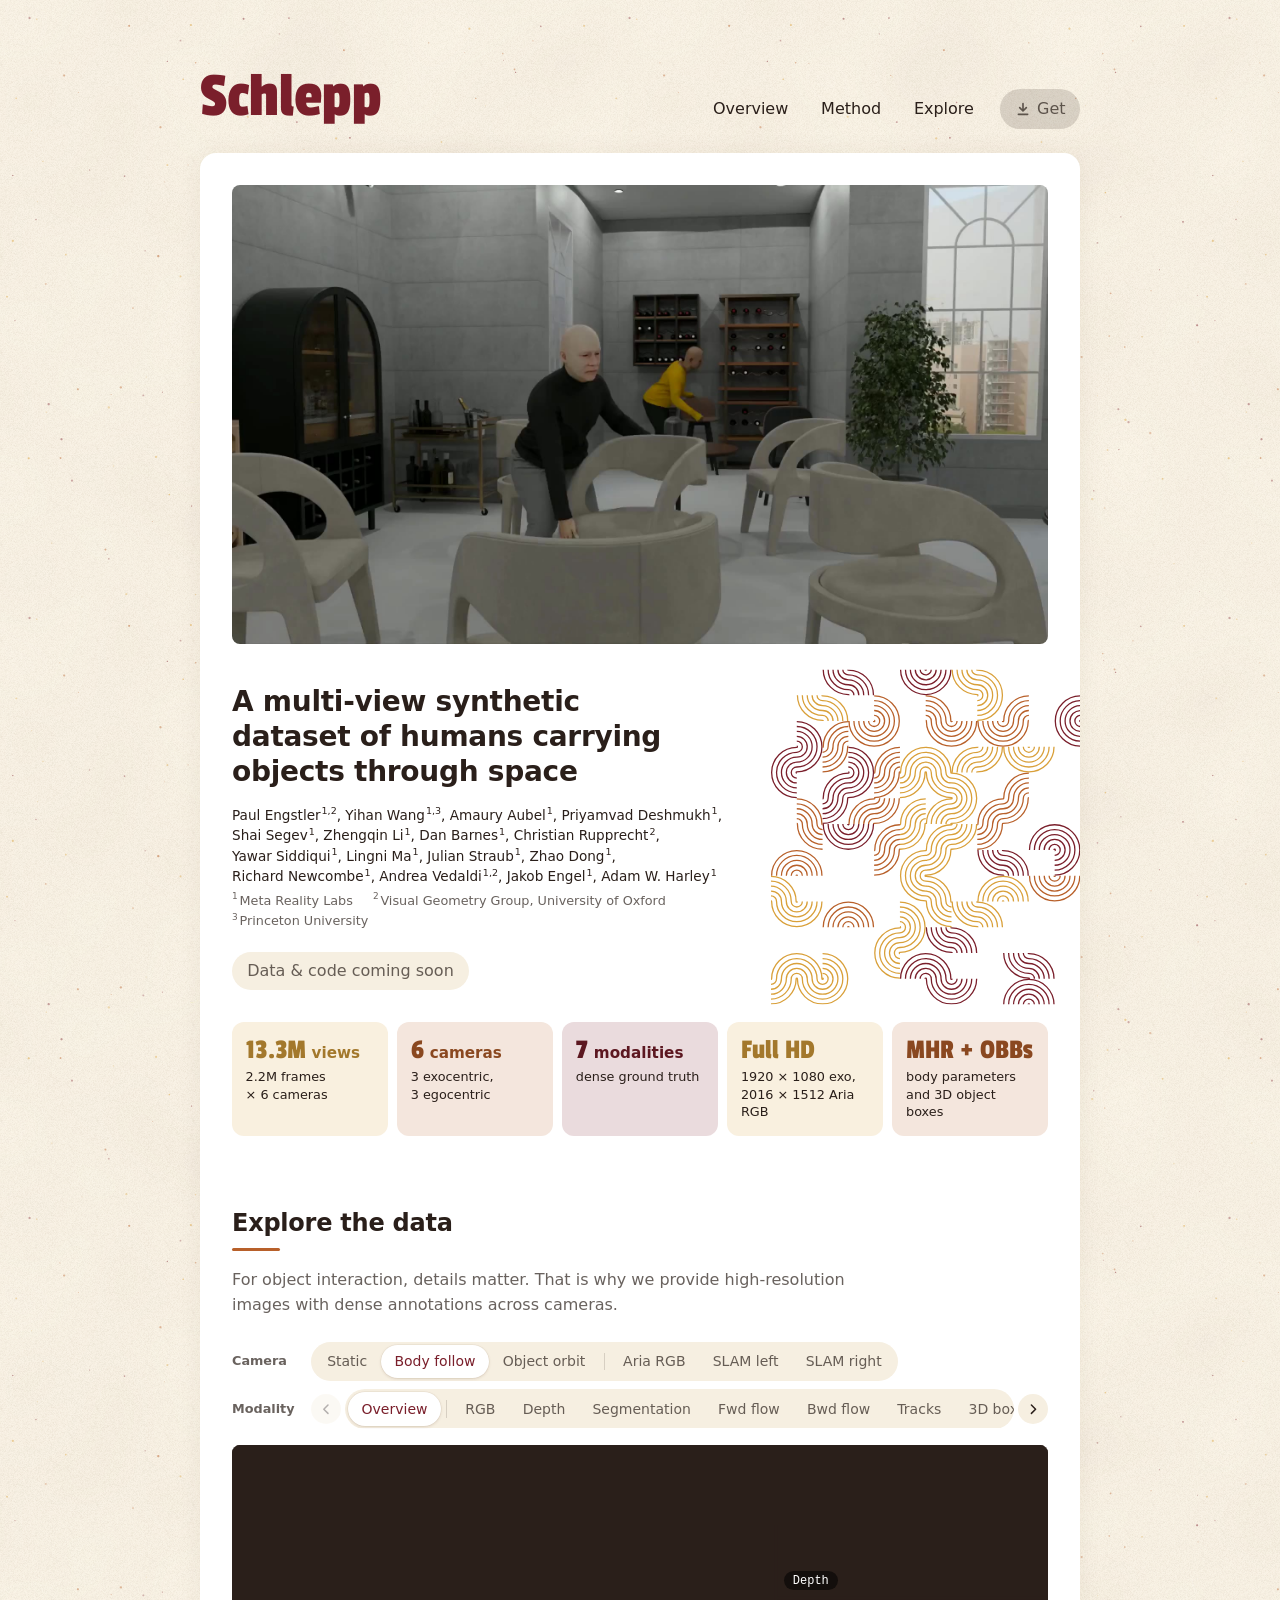
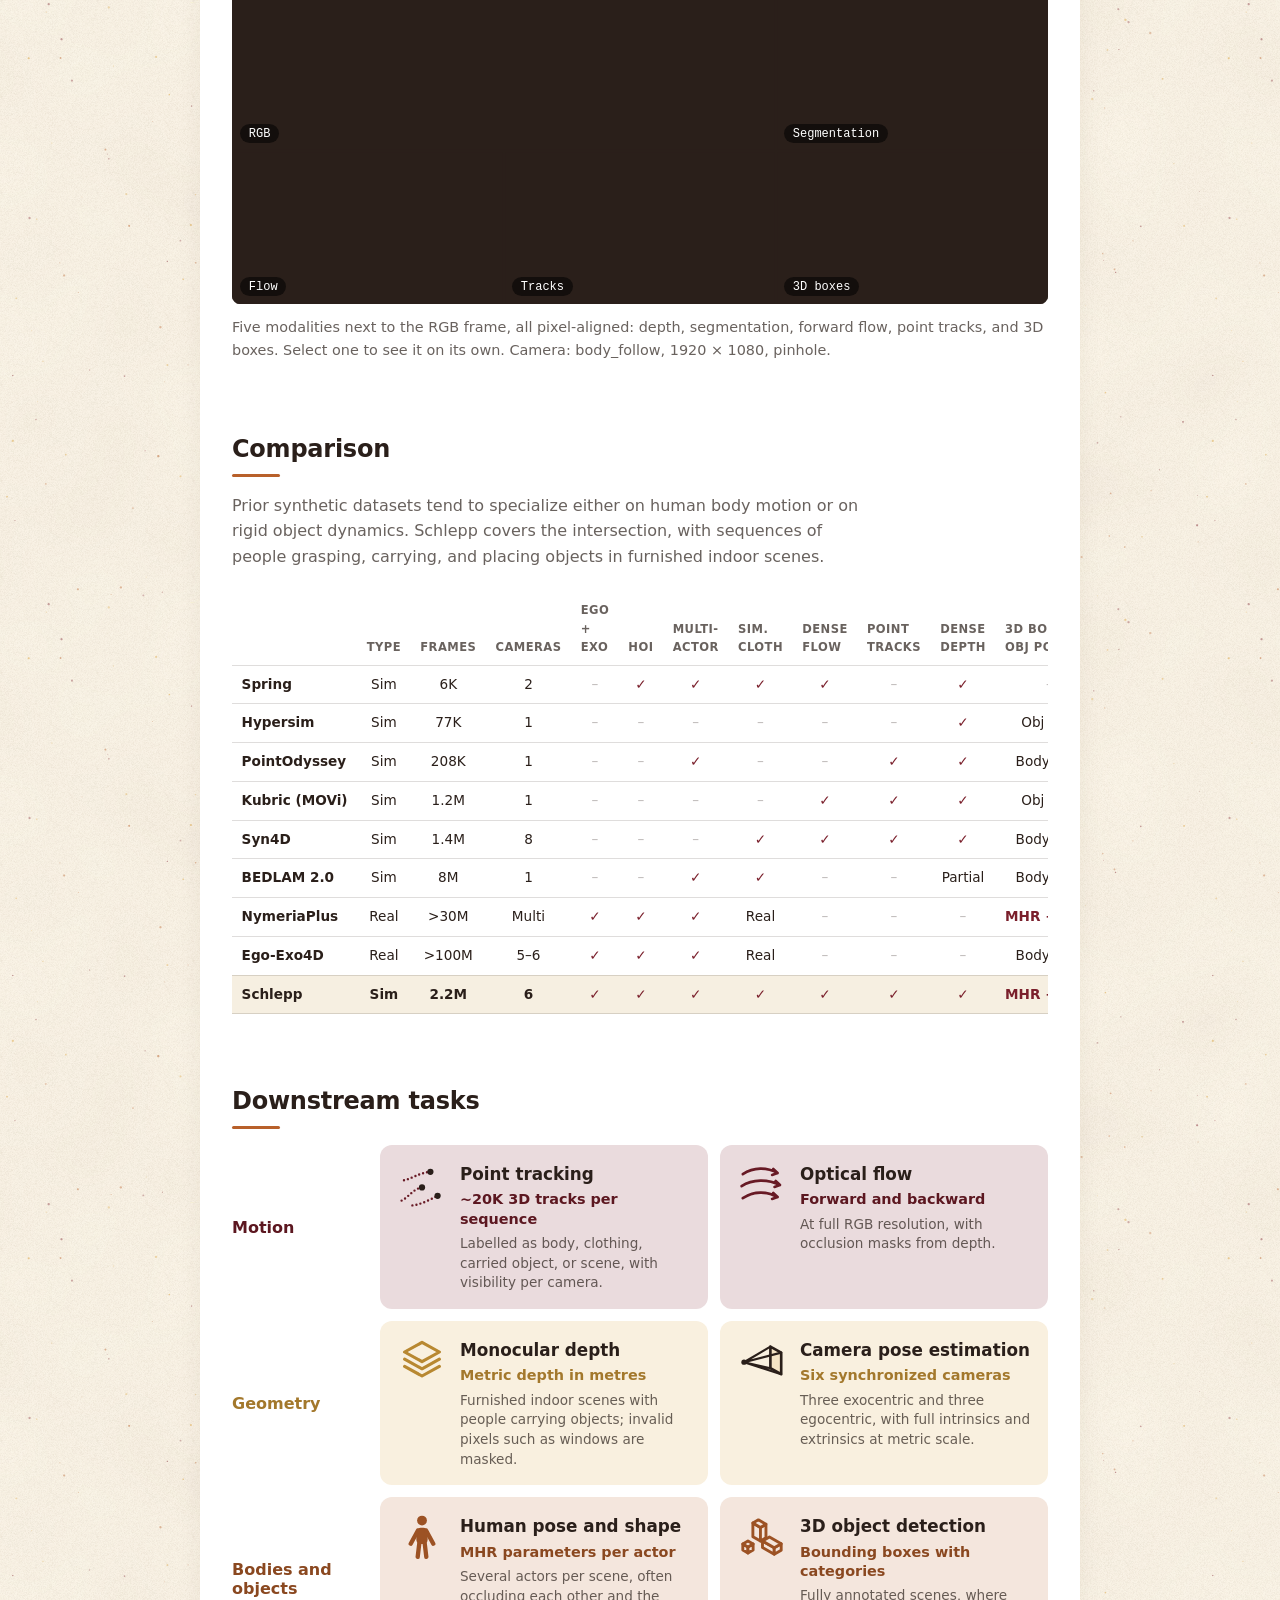
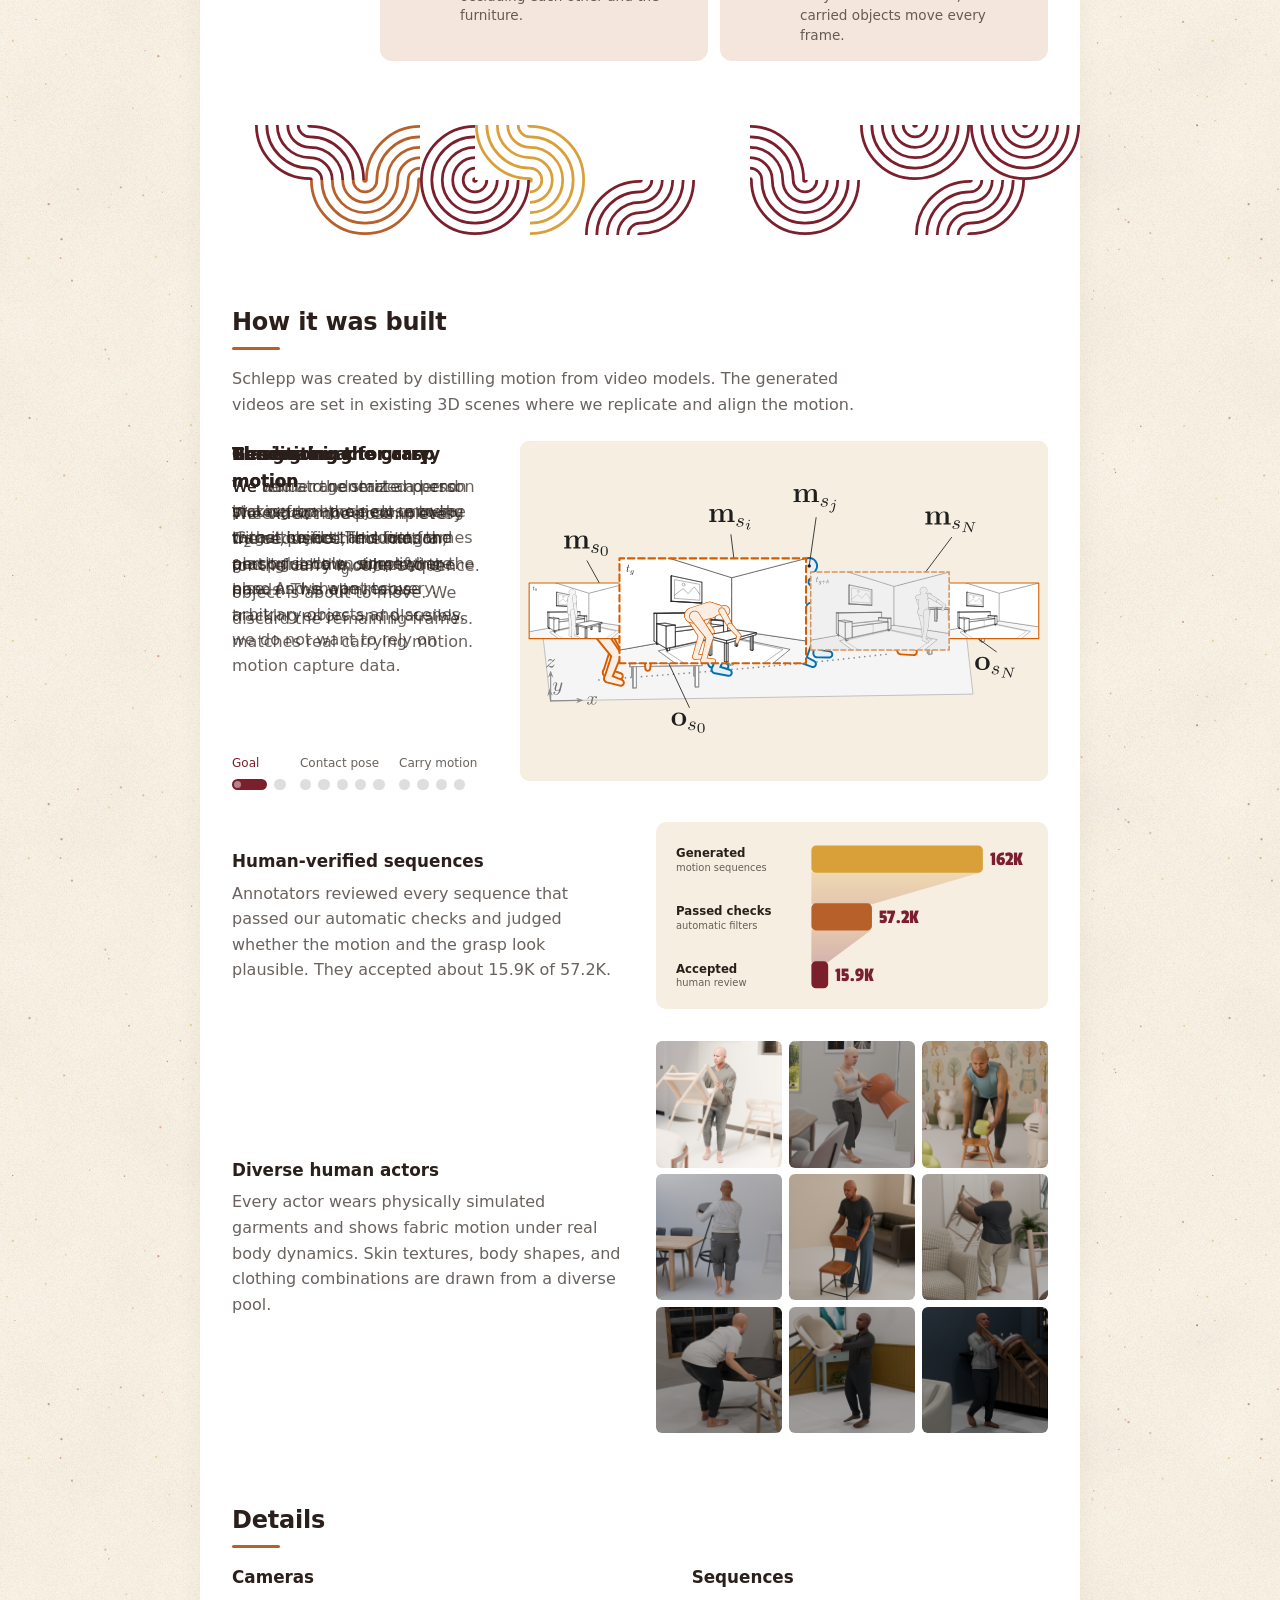
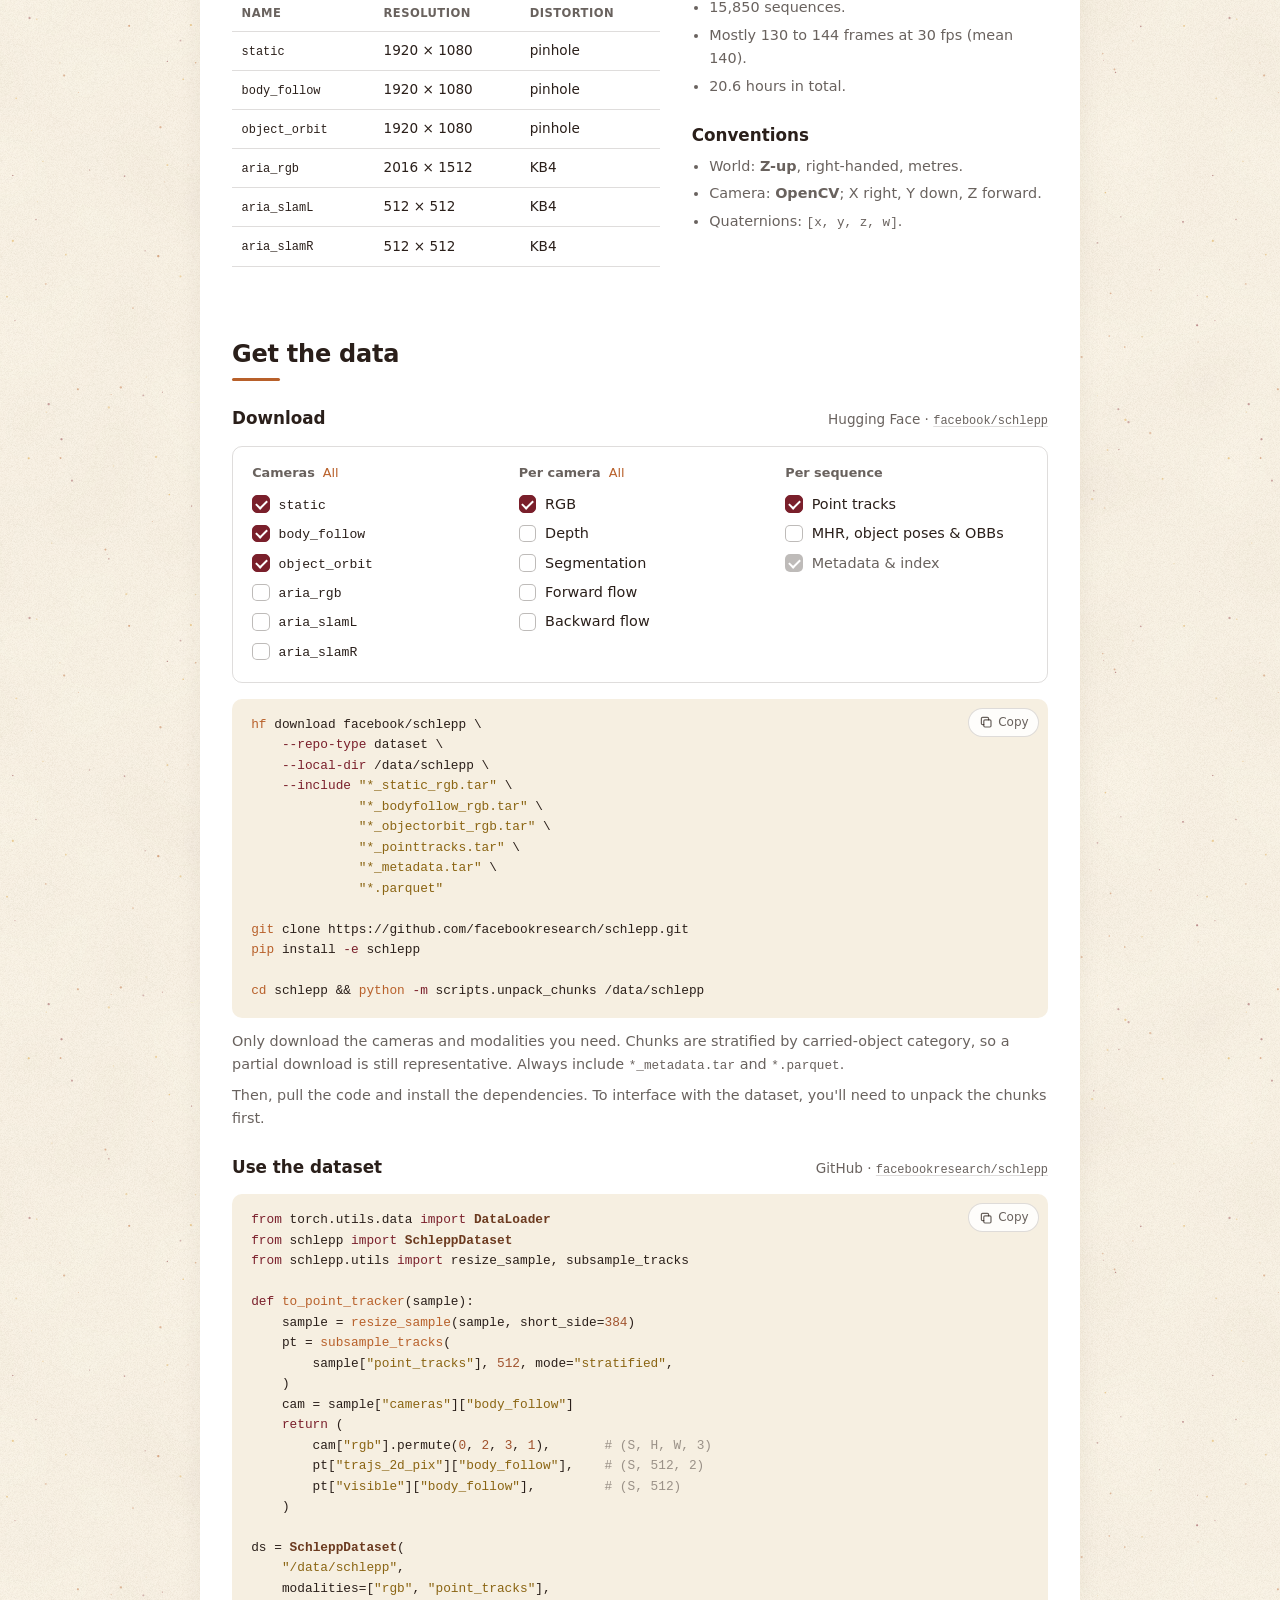
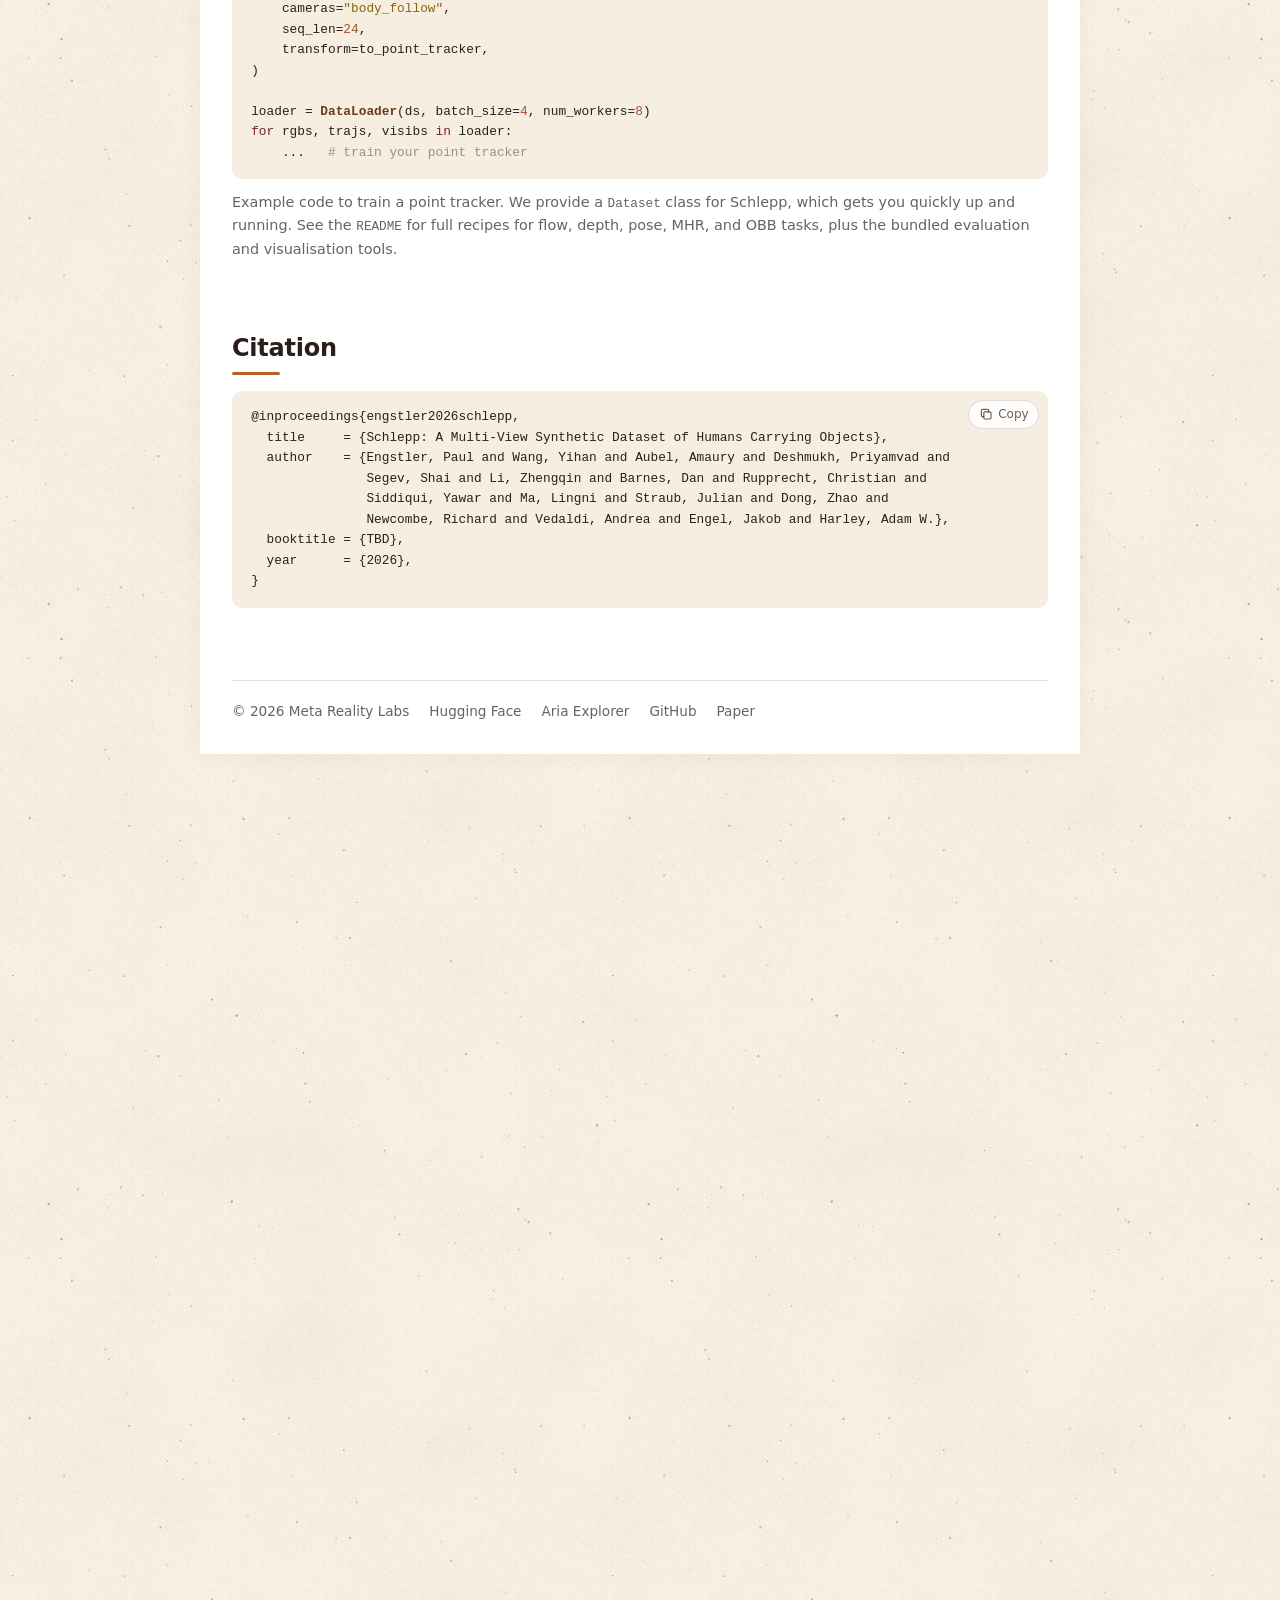
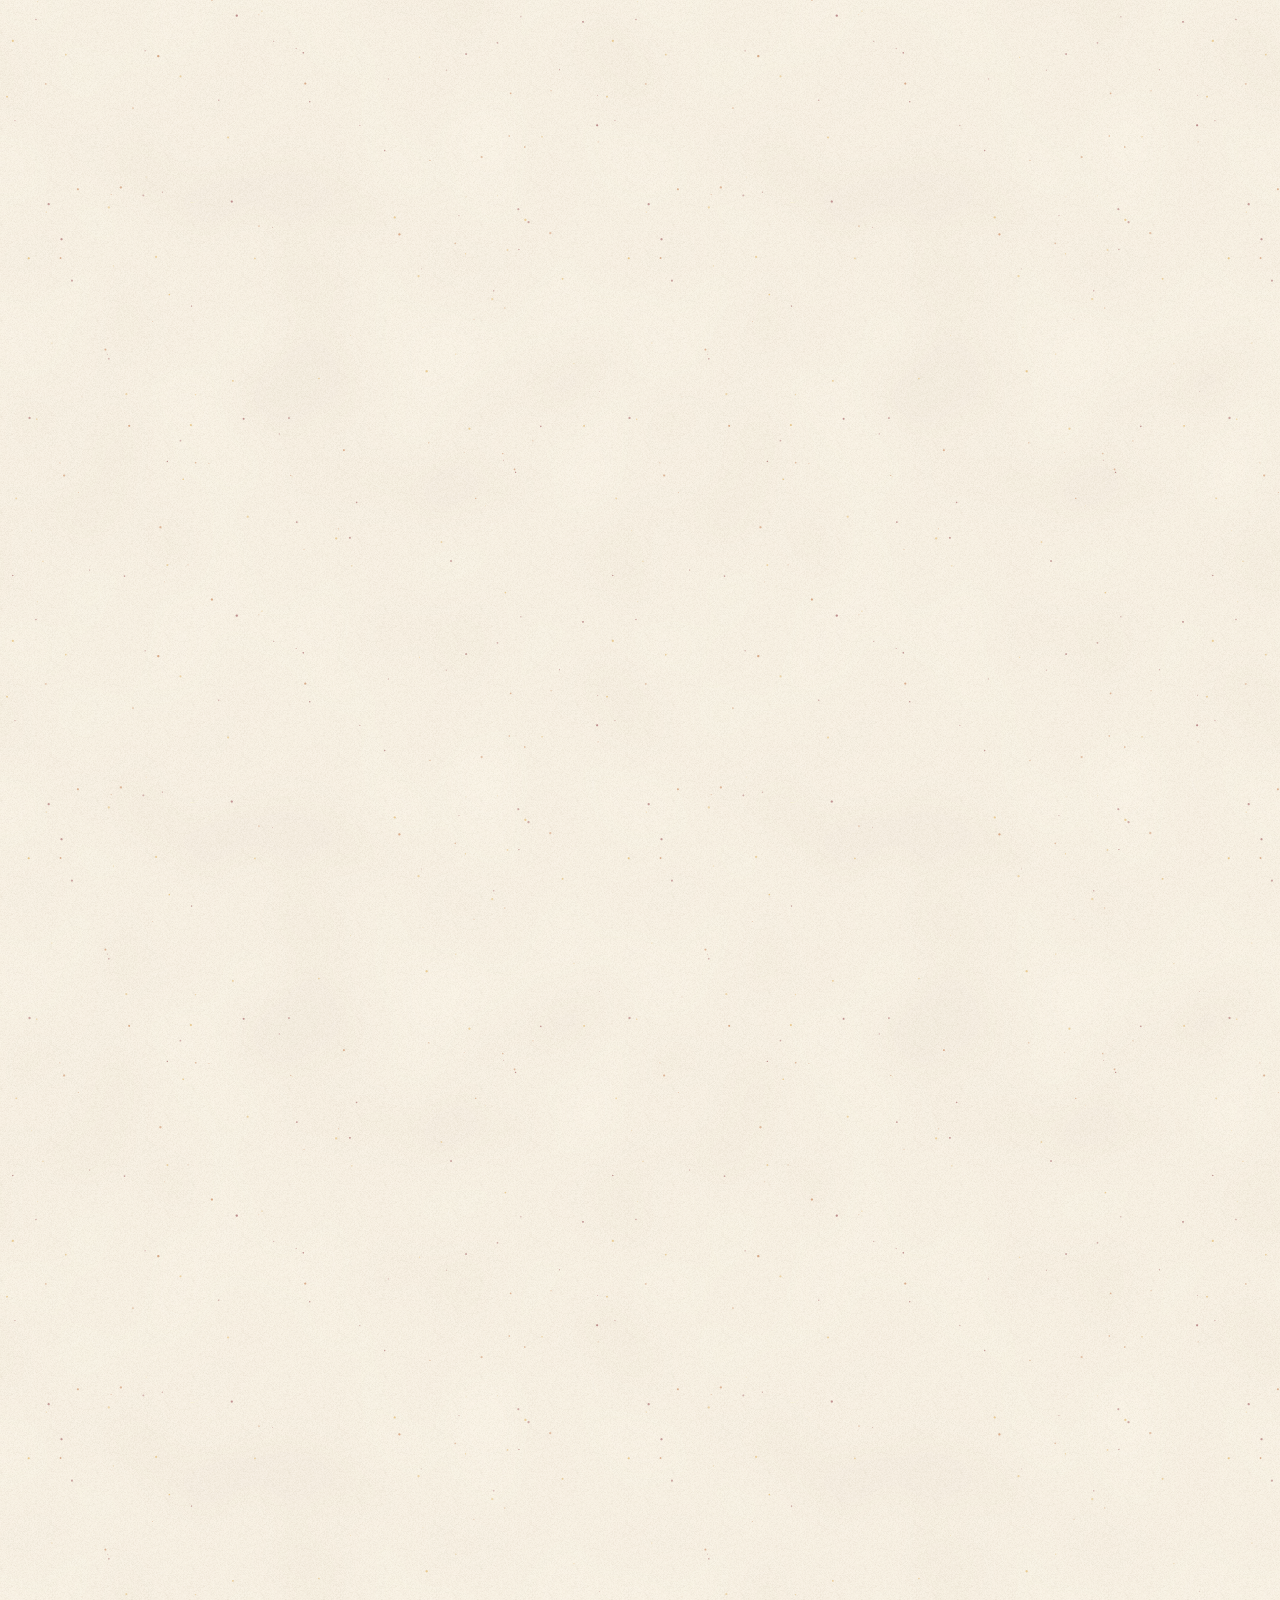
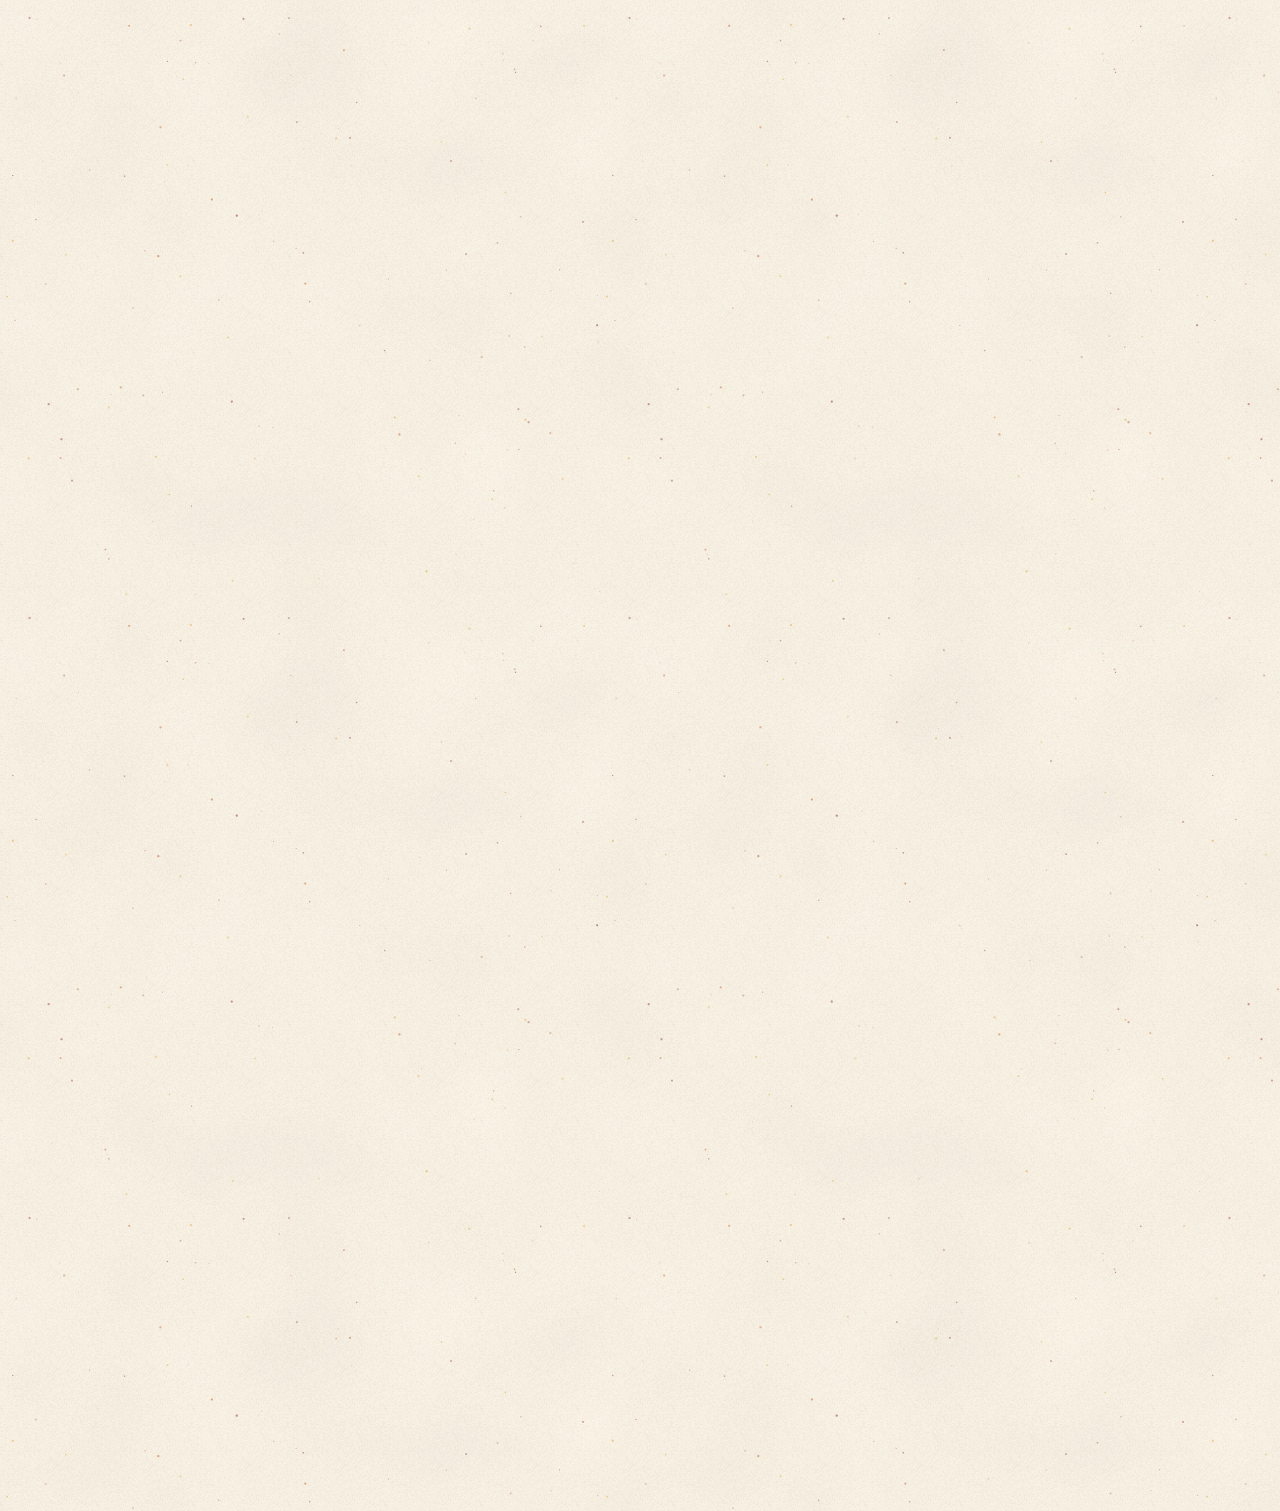
==== index.html @ a81feec7 "Use a 1200x630 link-preview image Renders the static-camera slices still natively at 1.91:1 (full-wi" ====
<!-- Copyright (c) Meta Platforms, Inc. and affiliates. -->
<!DOCTYPE html>
<html lang="en">
<head>
<meta charset="utf-8">
<meta name="viewport" content="width=device-width, initial-scale=1">
<title>Schlepp — A Multi-View Synthetic Dataset of Humans Carrying Objects</title>
<meta name="description" content="Schlepp is a 20-hour, 13.3M-view multi-camera synthetic dataset of humans picking up, carrying, and placing objects, with dense ground truth across seven modalities.">
<!-- Link previews. Crawlers need absolute URLs; the image is a 1200x630 (1.91:1, uncropped by
     large cards) modality-slices still from the static camera (frame 70). -->
<meta property="og:type" content="website">
<meta property="og:url" content="https://facebookresearch.github.io/schlepp/">
<meta property="og:title" content="Schlepp: A Multi-View Synthetic Dataset of Humans Carrying Objects">
<meta property="og:description" content="Schlepp is a 20-hour, 13.3M-view multi-camera synthetic dataset of humans picking up, carrying, and placing objects, with dense ground truth across seven modalities.">
<meta property="og:image" content="https://facebookresearch.github.io/schlepp/assets/social-wide.jpg">
<meta property="og:image:width" content="1200">
<meta property="og:image:height" content="630">
<meta property="og:image:alt" content="A person carrying a chair, shown in diagonal stripes of RGB, depth, point tracks, segmentation, 3D boxes and optical flow">
<meta name="twitter:card" content="summary_large_image">
<link rel="preconnect" href="https://fonts.googleapis.com">
<link rel="preconnect" href="https://fonts.gstatic.com" crossorigin>
<link href="https://fonts.googleapis.com/css2?family=Passion+One&display=swap" rel="stylesheet">
  <link rel="preload" href="assets/paper/grain.png" as="image">
  <link rel="preload" href="assets/paper/mottle.png" as="image">
  <link rel="preload" href="assets/paper/speckles.png" as="image">
<link rel="stylesheet" href="styles.css?v=24">
<script src="truchet.js?v=21" defer></script>
<script src="main.js?v=23" defer></script>
</head>
<body>
<main>
  <header class="masthead">
    <h1>Schlepp</h1>
    <nav>
      <a href="#overview">Overview</a>
      <a href="#method">Method</a>
      <a href="#tour">Explore</a>
      <!-- Disabled until release: restore href="#get" and drop aria-disabled. -->
      <a class="get" aria-disabled="true" title="Coming soon">
        <svg viewBox="0 0 24 24" fill="none" stroke="currentColor" stroke-width="2.5" stroke-linecap="round" stroke-linejoin="round" aria-hidden="true"><path d="M12 4v11M7 10l5 5 5-5M5 20h14"/></svg>
        Get
      </a>
    </nav>
  </header>

  <div class="panel">
    <!-- ─────────────────────────  OVERVIEW  ───────────────────────── -->
    <section id="overview">
      <video class="teaser" poster="assets/zoom_grid_poster.jpg"
             autoplay muted loop playsinline webkit-playsinline disablepictureinpicture preload="auto"
             aria-label="Teaser: Schlepp sequences from several cameras">
        <source src="assets/zoom_grid_960.mp4" type="video/mp4" media="(max-width: 720px)">
        <source src="assets/zoom_grid_1280.mp4" type="video/mp4">
      </video>

      <div class="hero">
        <div class="hero-text">
          <h2>A multi-view synthetic dataset of humans carrying objects through space</h2>

          <p class="authors">
            <span><a href="https://www.paulengstler.com" target="_blank">Paul Engstler</a><sup>1,2</sup></span>
            <span><a href="https://memoryslices.github.io/" target="_blank">Yihan Wang</a><sup>1,3</sup></span>
            <span>Amaury Aubel<sup>1</sup></span>
            <span>Priyamvad Deshmukh<sup>1</sup></span>
            <span>Shai Segev<sup>1</sup></span>
            <span><a href="https://sites.google.com/view/zhengqinli" target="_blank">Zhengqin Li</a><sup>1</sup></span>
            <span>Dan Barnes<sup>1</sup></span>
            <span><a href="https://chrirupp.github.io/" target="_blank">Christian Rupprecht</a><sup>2</sup></span>
            <span><a href="https://nihalsid.github.io/" target="_blank">Yawar Siddiqui</a><sup>1</sup></span>
            <span>Lingni Ma<sup>1</sup></span>
            <span><a href="https://jstraub.github.io/" target="_blank">Julian Straub</a><sup>1</sup></span>
            <span><a href="http://flycooler.com/" target="_blank">Zhao Dong</a><sup>1</sup></span>
            <span><a href="https://rapiderobot.bitbucket.io" target="_blank">Richard Newcombe</a><sup>1</sup></span>
            <span><a href="https://www.robots.ox.ac.uk/~vedaldi/" target="_blank">Andrea Vedaldi</a><sup>1,2</sup></span>
            <span><a href="https://jakobengel.github.io/" target="_blank">Jakob Engel</a><sup>1</sup></span>
            <span><a href="https://adamharley.com" target="_blank">Adam W. Harley</a><sup>1</sup></span>
          </p>
          <p class="affiliations">
            <span><sup>1</sup>Meta Reality Labs</span>
            <span><sup>2</sup>Visual Geometry Group, University of Oxford</span>
            <span><sup>3</sup>Princeton University</span>
          </p>

          <div class="links">
            <!--
            <a href="#">PDF</a>
            <a href="#">arXiv</a>
            <a href="https://huggingface.co/datasets/facebook/schlepp">HF Dataset</a>
            <a href="https://explorer.projectaria.com/schlepp">Aria Explorer</a>
            <a href="https://github.com/facebookresearch/schlepp">GitHub</a>
            -->
            <span class="soon">Data &amp; code coming soon</span>
          </div>
        </div>
        <div class="deco deco-side"><truchet-pattern crawl="250" start-now="0.8" cols="12" rows="fit" arcs="6" ratio="0.3"
          colors="var(--wine) var(--gold) var(--copper)"></truchet-pattern></div>
      </div>
      <ul class="stats">
        <li class="gold"><strong>13.3M <em>views</em></strong><span>2.2M frames<br />× 6 cameras</span></li>
        <li class="copper"><strong>6 <em>cameras</em></strong><span>3 exocentric,<br />3 egocentric</span></li>
        <li class="wine"><strong>7 <em>modalities</em></strong><span>dense ground truth</span></li>
        <li class="gold"><strong>Full HD</strong><span>1920 × 1080 exo,<br />2016 × 1512 Aria RGB</span></li>
        <li class="copper"><strong>MHR + OBBs</strong><span>body parameters and 3D object boxes</span></li>
      </ul>
    </section>

    <!-- ─────────────────────────  TOUR  ───────────────────────── -->
    <section id="tour" class="block">
      <h3>Explore the data</h3>
      <p class="lead">For object interaction, details matter. That is why we provide high-resolution images with dense annotations across cameras.</p>

      <div class="viewer">
        <div class="viewer-controls">
          <span class="control-label">Camera</span>
          <div class="seg-wrap">
            <button type="button" class="seg-arrow prev" aria-label="Scroll left"><svg viewBox="0 0 24 24" aria-hidden="true"><path d="M15 5l-7 7 7 7"/></svg></button>
            <div class="segmented" role="tablist" aria-label="Camera">
            <span class="seg-indicator" aria-hidden="true"></span>
            <button role="tab" data-cam="static">Static</button>
            <button role="tab" data-cam="body_follow" class="active">Body follow</button>
            <button role="tab" data-cam="object_orbit">Object orbit</button>
            <span class="seg-divider" aria-hidden="true"></span>
            <button role="tab" data-cam="aria_rgb">Aria RGB</button>
            <button role="tab" data-cam="aria_slamL">SLAM left</button>
            <button role="tab" data-cam="aria_slamR">SLAM right</button>
          </div>
            <button type="button" class="seg-arrow next" aria-label="Scroll right"><svg viewBox="0 0 24 24" aria-hidden="true"><path d="M9 5l7 7-7 7"/></svg></button>
          </div>
          <span class="control-label">Modality</span>
          <div class="seg-wrap">
            <button type="button" class="seg-arrow prev" aria-label="Scroll left"><svg viewBox="0 0 24 24" aria-hidden="true"><path d="M15 5l-7 7 7 7"/></svg></button>
            <div class="segmented" role="tablist" aria-label="Modality">
            <span class="seg-indicator" aria-hidden="true"></span>
            <button role="tab" data-modality="overview" class="active">Overview</button>
            <span class="seg-divider" aria-hidden="true"></span>
            <button role="tab" data-modality="rgb">RGB</button>
            <button role="tab" data-modality="depth">Depth</button>
            <button role="tab" data-modality="segmentation">Segmentation</button>
            <button role="tab" data-modality="flow_fwd">Fwd flow</button>
            <button role="tab" data-modality="flow_bwd">Bwd flow</button>
            <button role="tab" data-modality="point_tracks">Tracks</button>
            <button role="tab" data-modality="obbs">3D boxes</button>
          </div>
            <button type="button" class="seg-arrow next" aria-label="Scroll right"><svg viewBox="0 0 24 24" aria-hidden="true"><path d="M9 5l7 7-7 7"/></svg></button>
          </div>
        </div>
        <div class="viewer-stage">
          <video id="viewer-video" muted loop playsinline webkit-playsinline disablepictureinpicture preload="auto"></video>
          <!-- Hit areas over the overview mosaic (RGB 2×2, five modalities around it); each opens its modality. -->
          <div class="viewer-tiles">
            <button type="button" data-tile="rgb" class="tile-big"><span>RGB</span></button>
            <button type="button" data-tile="depth"><span>Depth</span></button>
            <button type="button" data-tile="segmentation"><span>Segmentation</span></button>
            <button type="button" data-tile="flow_fwd"><span>Flow</span></button>
            <button type="button" data-tile="point_tracks"><span>Tracks</span></button>
            <button type="button" data-tile="obbs"><span>3D boxes</span></button>
          </div>
          <span class="viewer-label" id="viewer-label">body_follow · Overview</span>
        </div>
        <p class="viewer-caption" id="viewer-caption">Five modalities next to the RGB frame, all pixel-aligned: depth, segmentation, forward flow, point tracks, and 3D boxes. Select one to see it on its own. Camera: body_follow, 1920 × 1080, pinhole.</p>
      </div>
    </section>

    <!-- ─────────────────────────  COMPARISON  ───────────────────────── -->
    <section id="dataset" class="block">
      <h3>Comparison</h3>
      <p class="lead">
        Prior synthetic datasets tend to specialize either on human body motion or on
        rigid object dynamics. Schlepp covers the intersection, with sequences of people grasping,
        carrying, and placing objects in furnished indoor scenes.
      </p>

      <div class="table-wrap">
        <table class="compare">
          <thead>
            <tr>
              <th></th><th>Type</th><th>Frames</th><th>Cameras</th><th>Ego + Exo</th><th>HOI</th>
              <th>Multi-actor</th><th>Sim. cloth</th><th>Dense flow</th><th>Point tracks</th>
              <th>Dense depth</th><th>3D body + obj poses</th>
            </tr>
          </thead>
          <tbody>
            <tr><th>Spring</th>        <td>Sim</td>  <td>6K</td>     <td>2</td>     <td class="no">–</td><td class="yes">✓</td><td class="yes">✓</td><td class="yes">✓</td><td class="yes">✓</td><td class="no">–</td><td class="yes">✓</td><td class="no">–</td></tr>
            <tr><th>Hypersim</th>      <td>Sim</td>  <td>77K</td>    <td>1</td>     <td class="no">–</td><td class="no">–</td><td class="no">–</td><td class="no">–</td><td class="no">–</td><td class="no">–</td><td class="yes">✓</td><td>Obj only</td></tr>
            <tr><th>PointOdyssey</th>  <td>Sim</td>  <td>208K</td>   <td>1</td>     <td class="no">–</td><td class="no">–</td><td class="yes">✓</td><td class="no">–</td><td class="no">–</td><td class="yes">✓</td><td class="yes">✓</td><td>Body only</td></tr>
            <tr><th>Kubric (MOVi)</th> <td>Sim</td>  <td>1.2M</td>   <td>1</td>     <td class="no">–</td><td class="no">–</td><td class="no">–</td><td class="no">–</td><td class="yes">✓</td><td class="yes">✓</td><td class="yes">✓</td><td>Obj only</td></tr>
            <tr><th>Syn4D</th>         <td>Sim</td>  <td>1.4M</td>   <td>8</td>     <td class="no">–</td><td class="no">–</td><td class="no">–</td><td class="yes">✓</td><td class="yes">✓</td><td class="yes">✓</td><td class="yes">✓</td><td>Body only</td></tr>
            <tr><th>BEDLAM 2.0</th>    <td>Sim</td>  <td>8M</td>     <td>1</td>     <td class="no">–</td><td class="no">–</td><td class="yes">✓</td><td class="yes">✓</td><td class="no">–</td><td class="no">–</td><td>Partial</td><td>Body only</td></tr>
            <tr><th>NymeriaPlus</th>   <td>Real</td> <td>&gt;30M</td> <td>Multi</td> <td class="yes">✓</td><td class="yes">✓</td><td class="yes">✓</td><td>Real</td><td class="no">–</td><td class="no">–</td><td class="no">–</td><td class="yes">MHR + OBB</td></tr>
            <tr><th>Ego-Exo4D</th>     <td>Real</td> <td>&gt;100M</td><td>5–6</td>   <td class="yes">✓</td><td class="yes">✓</td><td class="yes">✓</td><td>Real</td><td class="no">–</td><td class="no">–</td><td class="no">–</td><td>Body only</td></tr>
            <tr class="self"><th>Schlepp</th><td>Sim</td><td>2.2M</td><td>6</td><td class="yes">✓</td><td class="yes">✓</td><td class="yes">✓</td><td class="yes">✓</td><td class="yes">✓</td><td class="yes">✓</td><td class="yes">✓</td><td class="yes">MHR + OBB</td></tr>
          </tbody>
        </table>
      </div>
    </section>

    <!-- ─────────────────────────  TASKS  ───────────────────────── -->
    <section id="tasks" class="block">
      <h3>Downstream tasks</h3>
        <div class="task-themes">
          <span class="task-theme t-wine">Motion</span>
          <article class="task t-wine"><svg class="task-icon" viewBox="0 0 40 40" aria-hidden="true"><path class="ac trail" d="M3 33C9 30 13 23 20 22"/><path class="ac trail" d="M5 16C11 15 17 10 27 9"/><path class="ac trail" d="M12 37C20 36 27 32 33 29"/><circle class="dot" cx="20" cy="22" r="2.6"/><circle class="dot" cx="27" cy="9" r="2.6"/><circle class="dot" cx="33" cy="29" r="2.6"/></svg><h4>Point tracking</h4><strong>~20K 3D tracks per sequence</strong><p>Labelled as body, clothing, carried object, or scene, with visibility per camera.</p></article>
          <article class="task t-wine"><svg class="task-icon" viewBox="0 0 40 40" aria-hidden="true"><path class="ac" d="M4 11C13 5 24 5 33 10M29.4 6.6L33 10L28.4 11.6"/><path class="ac" d="M3 21C12 15 25 15 35 20M31.4 16.6L35 20L30.4 21.6"/><path class="ac" d="M4 31C13 25 24 25 33 30M29.4 26.6L33 30L28.4 31.6"/></svg><h4>Optical flow</h4><strong>Forward and backward</strong><p>At full RGB resolution, with occlusion masks from depth.</p></article>
          <span class="task-theme t-gold">Geometry</span>
          <article class="task t-gold"><svg class="task-icon" viewBox="0 0 40 40" aria-hidden="true"><g class="layers"><path d="M20 4.5L34.5 12.5L20 20.5L5.5 12.5Z"/><path d="M5.5 18.5L20 26.5L34.5 18.5"/><path d="M5.5 24.5L20 32.5L34.5 24.5"/></g></svg><h4>Monocular depth</h4><strong>Metric depth in metres</strong><p>Furnished indoor scenes with people carrying objects; invalid pixels such as windows are masked.</p></article>
          <article class="task t-gold"><svg class="task-icon" viewBox="0 0 40 40" aria-hidden="true"><path class="ac fill" d="M27 8L36 13V31L27 26Z"/><path d="M5 21L27 8M5 21L36 13M5 21L36 31M5 21L27 26"/><circle class="dot" cx="5" cy="21" r="2.2"/></svg><h4>Camera pose estimation</h4><strong>Six synchronized cameras</strong><p>Three exocentric and three egocentric, with full intrinsics and extrinsics at metric scale.</p></article>
          <span class="task-theme t-copper">Bodies and objects</span>
          <article class="task t-copper"><svg class="task-icon" viewBox="0 0 40 40" aria-hidden="true"><g class="figure"><circle cx="20" cy="6.3" r="4.1"/><rect x="15.3" y="12.2" width="9.4" height="13.6" rx="3.6"/><path class="limbs" d="M16.6 14.6L10.6 25.6M23.4 14.6L29.4 25.6M17.9 24L16.4 36.6M22.1 24L23.6 36.6"/></g></svg><h4>Human pose and shape</h4><strong>MHR parameters per actor</strong><p>Several actors per scene, often occluding each other and the furniture.</p></article>
          <article class="task t-copper"><svg class="task-icon" viewBox="0 0 40 40" aria-hidden="true"><g class="boxes"><polygon points="12.4,19.7 18.7,23.3 18.7,12.0 12.4,8.3"/><polygon points="23.3,20.7 18.7,23.3 18.7,12.0 23.3,9.3"/><polygon points="17.0,5.7 23.3,9.3 18.7,12.0 12.4,8.3"/><polygon points="20.4,28.7 30.2,34.3 30.2,29.0 20.4,23.3"/><polygon points="36.0,31.0 30.2,34.3 30.2,29.0 36.0,25.7"/><polygon points="26.2,20.0 36.0,25.7 30.2,29.0 20.4,23.3"/><polygon points="4.0,30.8 8.3,33.3 8.3,28.3 4.0,25.8"/><polygon points="12.6,30.8 8.3,33.3 8.3,28.3 12.6,25.8"/><polygon points="8.3,23.3 12.6,25.8 8.3,28.3 4.0,25.8"/></g></svg><h4>3D object detection</h4><strong>Bounding boxes with categories</strong><p>Fully annotated scenes, where carried objects move every frame.</p></article>
        </div>
      </section>

    <div class="deco deco-band"><truchet-pattern crawl="250" cols="16" rows="2" arcs="6" ratio="0.3"
      colors="var(--wine) var(--gold) var(--copper)"></truchet-pattern></div>

    <!-- ─────────────────────────  METHOD  ───────────────────────── -->
    <section id="method" class="block">
      <h3>How it was built</h3>
      <p class="lead">Schlepp was created by distilling motion from video models. The generated videos are set in existing 3D scenes where we replicate and align the motion.</p>

      <div class="sc-fold">
        <div class="sc">
          <div class="sc-pin">
            <div class="sc-text">
              <div class="sc-steps">
                <article class="sc-step" data-stage="0"><p class="sc-stage-label">Goal</p><div class="mc-panels mc-single"><img src="assets/method/p14.svg" alt="A person grips a coffee table; a dashed outline marks where the table should end up" loading="lazy" decoding="async"></div><h4>The goal</h4><p>We want to generate a person picking up an object, moving with it inside the room, and placing it down somewhere else. As we want to use arbitrary objects and scenes, we do not want to rely on motion capture data.</p></article>
                <article class="sc-step" data-stage="0"><div class="mc-panels mc-single"><img src="assets/method/p16.svg" alt="The motion split into a grasp, a carry, and the same grasp again" loading="lazy" decoding="async"></div><h4>Moving an object: grasp, carry, grasp</h4><p>We query a video model for the two components that make up a carry sequence separately. This makes 2D-3D alignment more feasible, reduces prompt complexity, and limits motion reconstruction errors.</p></article>
                <article class="sc-step" data-stage="1"><p class="sc-stage-label">Contact pose</p><div class="mc-panels mc-single"><img src="assets/method/p01.svg" alt="Empty room with a level camera C1 facing the coffee table" loading="lazy" decoding="async"></div><h4>Defining the frame</h4><p>We place a camera <i>C</i><sub>1</sub> that frames the desired object in an artist-made 3D room, which will stage our motion sequence.</p></article>
                <article class="sc-step" data-stage="1"><div class="mc-panels mc-single"><img src="assets/method/p17.svg" alt="The room with camera C1 and a person standing in a neutral pose at the table" loading="lazy" decoding="async"></div><h4>Placing an actor</h4><p>We add a randomized person in a neutral pose close to the target object. This fixes the person's scale, simplifying the pose and shape recovery.</p></article>
                <article class="sc-step" data-stage="1"><div class="mc-panels mc-pair"><img src="assets/method/p15.svg" alt="Camera view t0: the actor stands at the table, which is highlighted" loading="lazy" decoding="async"><svg class="mc-arrow" viewBox="0 0 24 24" aria-hidden="true"><path d="M4 12h15M13 6l6 6-6 6"/></svg><img src="assets/method/p06.svg" alt="Camera view tN: the room without the table" loading="lazy" decoding="async"></div><h4>Conditioning the video model to touch the object</h4><p>By removing the object, we nudge the model to have the human touch the object and carry it outside the frame, a sequence that naturally includes a grasp.</p></article>
                <article class="sc-step" data-stage="1"><div class="mc-panels mc-strip"><span class="mc-f mc-cond"><img src="assets/method/p18.svg" alt="t0: the actor stands at the table" loading="lazy" decoding="async"></span><span class="mc-f mc-key"><img src="assets/method/p04.svg" alt="tg: the generated person grips the table" loading="lazy" decoding="async"></span><span class="mc-f mc-dim"><img src="assets/method/p05.svg" alt="t_g+k: the generated person carries the table out" loading="lazy" decoding="async"></span><span class="mc-f mc-cond"><img src="assets/method/p06.svg" alt="tN: room without the table" loading="lazy" decoding="async"></span></div><h4>Generating the grasp motion</h4><p>The video model completes the sequence, including a grasp frame <i>t</i><sub>g</sub>, where the object is about to move. We discard the remaining frames.</p></article>
                <article class="sc-step" data-stage="1"><div class="mc-panels mc-pair"><img src="assets/method/p04.svg" alt="Grasp frame tg" loading="lazy" decoding="async"><svg class="mc-arrow" viewBox="0 0 24 24" aria-hidden="true"><path d="M4 12h15M13 6l6 6-6 6"/></svg><img src="assets/method/p07.svg" alt="The extracted body, shown on its own" loading="lazy" decoding="async"></div><h4>Extracting the contact pose</h4><p>We estimate the body <b class="sym-hat">m</b> in the grasp frame and refine it into the contact pose <b>m</b><sup class="sym-star">&#8902;</sup>. We ensure that the person and grasp are in alignment with the 3D world.</p></article>
                <article class="sc-step" data-stage="2"><p class="sc-stage-label">Carry motion</p><div class="mc-panels mc-single"><img src="assets/method/p08.svg" alt="Overview with camera C2, the start pose and the same pose moved and turned to the end position" loading="lazy" decoding="async"></div><h4>Setting up the carry sequence conditioning</h4><p>To tightly condition the sequence the video model needs to hallucinate, we define an end pose that reuses <b>m</b><sup class="sym-star">&#8902;</sup>, translated by &Delta; and rotated by &psi; (the transformation T). For better framing, we choose a new camera <i>C</i><sub>2</sub>.</p></article>
                <article class="sc-step" data-stage="2"><div class="mc-panels mc-pair"><img src="assets/method/p09.svg" alt="Camera view s0: start state" loading="lazy" decoding="async"><svg class="mc-arrow" viewBox="0 0 24 24" aria-hidden="true"><path d="M4 12h15M13 6l6 6-6 6"/></svg><img src="assets/method/p12.svg" alt="Camera view sN: end state" loading="lazy" decoding="async"></div><h4>Conditioning for carry</h4><p>We render the start and end states from the new camera <i>C</i><sub>2</sub> as the first and last frames for the carry motion sequence.</p></article>
                <article class="sc-step" data-stage="2"><div class="mc-panels mc-strip"><span class="mc-f mc-cond"><img src="assets/method/p09.svg" alt="s0: start state" loading="lazy" decoding="async"></span><span class="mc-f"><img src="assets/method/p10.svg" alt="s_i: the generated person lifts the table" loading="lazy" decoding="async"></span><span class="mc-f"><img src="assets/method/p11.svg" alt="s_j: the generated person carries the table" loading="lazy" decoding="async"></span><span class="mc-f mc-cond"><img src="assets/method/p12.svg" alt="sN: end state" loading="lazy" decoding="async"></span></div><h4>Generating the carry motion</h4><p>The video model produces a sequence of frames showing the lift, the walk, and the set-down.</p></article>
                <article class="sc-step" data-stage="2"><div class="mc-panels mc-single"><img src="assets/method/p13.svg" alt="The extracted bodies of all four frames along the carry path, with the table" loading="lazy" decoding="async"></div><h4>Recovering the carry motion</h4><p>We extract the pose in every frame, smooth the motion, and "glue" the object to the hands. This eliminates tracking errors and plausibly matches real carrying motion.</p></article>
              </div>
              <div class="sc-dots" aria-label="Steps"></div>
            </div>
            <div class="sc-figure"><div class="sc-stage"></div></div>
          </div>
        </div>
        <button class="sc-toggle" type="button" aria-expanded="false" hidden><span class="sc-toggle-open">Show all steps</span><span class="sc-toggle-close">Hide the steps</span><svg viewBox="0 0 24 24" aria-hidden="true"><path d="M6 9l6 6 6-6"/></svg></button>
      </div>

      <div class="method-row">
        <div>
          <h4>Human-verified sequences</h4>
          <p>Annotators reviewed every sequence that passed our automatic checks and judged whether the motion and the grasp look plausible. They accepted about 15.9K of 57.2K.</p>
        </div>
        <div class="funnel-card">
          <svg class="funnel" viewBox="0 0 390 166" role="img" aria-label="About 162K sequences generated, 57.2K passed automatic checks, 15.9K accepted by human reviewers">
            <defs>
              <linearGradient id="flow0" x1="0" y1="0" x2="0" y2="1"><stop offset="0" stop-color="var(--gold)"/><stop offset="1" stop-color="var(--copper)"/></linearGradient>
              <linearGradient id="flow1" x1="0" y1="0" x2="0" y2="1"><stop offset="0" stop-color="var(--copper)"/><stop offset="1" stop-color="var(--wine)"/></linearGradient>
            </defs>
            <polygon points="150,33 340,33 217.1,69 150,69" fill="url(#flow0)" opacity="0.28"/>
            <polygon points="150,97 217.1,97 168.6,133 150,133" fill="url(#flow1)" opacity="0.28"/>
            <text x="0" y="17" class="funnel-label">Generated</text>
            <text x="0" y="32" class="funnel-detail">motion sequences</text>
            <rect x="150" y="4" width="190" height="30" rx="5" fill="var(--gold)"/>
            <text x="348" y="19" class="funnel-count">162K</text>
            <text x="0" y="81" class="funnel-label">Passed checks</text>
            <text x="0" y="96" class="funnel-detail">automatic filters</text>
            <rect x="150" y="68" width="67.1" height="30" rx="5" fill="var(--copper)"/>
            <text x="225.1" y="83" class="funnel-count">57.2K</text>
            <text x="0" y="145" class="funnel-label">Accepted</text>
            <text x="0" y="160" class="funnel-detail">human review</text>
            <rect x="150" y="132" width="18.6" height="30" rx="5" fill="var(--wine)"/>
            <text x="176.6" y="147" class="funnel-count">15.9K</text>
          </svg>
        </div>
      </div>

      <div class="method-row">
        <div>
          <h4>Diverse human actors</h4>
          <p>Every actor wears physically simulated garments and shows fabric motion under real body dynamics. Skin textures, body shapes, and clothing combinations are drawn from a diverse pool.</p>
        </div>
        <div class="actor-grid">
          <img src="assets/people/125-RESTAURANT__obj42__cam01__v01.png" alt="Synthetic actor in a restaurant scene" loading="lazy">
          <img src="assets/people/248-BAR__obj105__cam03__v00.png" alt="Synthetic actor in a bar scene" loading="lazy">
          <img src="assets/people/952-PLAYROOM__obj48__cam03__v00.png" alt="Synthetic actor in a playroom scene" loading="lazy">
          <img src="assets/people/1363-COFFEE_SHOP__obj3__cam03__v03.png" alt="Synthetic actor in a coffee shop scene" loading="lazy">
          <img src="assets/people/156-RESTAURANT__obj71__cam00__v00.png" alt="Synthetic actor in a restaurant scene" loading="lazy">
          <img src="assets/people/282-BAR__obj6__cam00__v00.png" alt="Synthetic actor in a bar scene" loading="lazy">
          <img src="assets/people/953-PLAYROOM__obj27__cam00__v02.png" alt="Synthetic actor in a playroom scene" loading="lazy">
          <img src="assets/people/63-RESTAURANT__obj67__cam00__v00.png" alt="Synthetic actor in a restaurant scene" loading="lazy">
          <img src="assets/people/86-RESTAURANT__obj9__cam00__v01.png" alt="Synthetic actor in a restaurant scene" loading="lazy">
        </div>
      </div>
    </section>

    <!-- ─────────────────────────  CAMERAS  ───────────────────────── -->
    <section id="details" class="block">
      <h3>Details</h3>
      <div class="details-grid">
        <div>
          <h4>Cameras</h4>
          <div class="table-wrap">
          <table class="cams-table">
            <thead><tr><th>Name</th><th>Resolution</th><th>Distortion</th></tr></thead>
            <tbody>
              <tr><td><code>static</code></td>      <td>1920 × 1080</td><td>pinhole</td></tr>
              <tr><td><code>body_follow</code></td> <td>1920 × 1080</td><td>pinhole</td></tr>
              <tr><td><code>object_orbit</code></td><td>1920 × 1080</td><td>pinhole</td></tr>
              <tr><td><code>aria_rgb</code></td>    <td>2016 × 1512</td><td>KB4</td></tr>
              <tr><td><code>aria_slamL</code></td>  <td>512 × 512</td>  <td>KB4</td></tr>
              <tr><td><code>aria_slamR</code></td>  <td>512 × 512</td>  <td>KB4</td></tr>
            </tbody>
          </table>
        </div>
        </div>
        <div>
          <h4>Sequences</h4>
          <ul class="facts">
            <li>15,850 sequences.</li>
            <li>Mostly 130 to 144 frames at 30 fps (mean 140).</li>
            <li>20.6 hours in total.</li>
          </ul>
          <h4>Conventions</h4>
          <ul class="facts">
            <li>World: <strong>Z-up</strong>, right-handed, metres.</li>
            <li>Camera: <strong>OpenCV</strong>; X right, Y down, Z forward.</li>
            <li>Quaternions: <code>[x, y, z, w]</code>.</li>
          </ul>
        </div>
      </div>
    </section>

    <!-- ─────────────────────────  GET  ───────────────────────── -->
    <section id="get" class="block">
      <h3>Get the data</h3>

      <div class="code-card">
        <div class="code-head"><h4>Download</h4><span>Hugging Face · <a href="https://huggingface.co/datasets/facebook/schlepp"><code>facebook/schlepp</code></a></span></div>
        <!-- Picks rewrite the --include list below; file names follow the README ("*_<camera>_<modality>.tar"). -->
        <div class="picker">
          <fieldset data-list="cams">
            <legend>Cameras <button type="button" class="toggle-all">All</button></legend>
            <label class="check"><input type="checkbox" value="static" checked><span><code>static</code></span></label>
            <label class="check"><input type="checkbox" value="bodyfollow" checked><span><code>body_follow</code></span></label>
            <label class="check"><input type="checkbox" value="objectorbit" checked><span><code>object_orbit</code></span></label>
            <label class="check"><input type="checkbox" value="ariargb"><span><code>aria_rgb</code></span></label>
            <label class="check"><input type="checkbox" value="ariaslamL"><span><code>aria_slamL</code></span></label>
            <label class="check"><input type="checkbox" value="ariaslamR"><span><code>aria_slamR</code></span></label>
          </fieldset>
          <fieldset data-list="mods">
            <legend>Per camera <button type="button" class="toggle-all">All</button></legend>
            <label class="check"><input type="checkbox" value="rgb" checked><span>RGB</span></label>
            <label class="check"><input type="checkbox" value="depth"><span>Depth</span></label>
            <label class="check"><input type="checkbox" value="segmentation"><span>Segmentation</span></label>
            <label class="check"><input type="checkbox" value="forwardflow"><span>Forward flow</span></label>
            <label class="check"><input type="checkbox" value="backwardflow"><span>Backward flow</span></label>
          </fieldset>
          <fieldset data-list="seq">
            <legend>Per sequence</legend>
            <label class="check"><input type="checkbox" value="pointtracks" checked><span>Point tracks</span></label>
            <label class="check"><input type="checkbox" value="mhrand3dbb"><span>MHR, object poses &amp; OBBs</span></label>
            <label class="check locked"><input type="checkbox" checked disabled><span>Metadata &amp; index</span></label>
          </fieldset>
        </div>
<pre><code id="download-code"><span class="tok-fn">hf</span> download facebook/schlepp \
    <span class="tok-kw">--repo-type</span> dataset \
    <span class="tok-kw">--local-dir</span> /data/schlepp \
    <span class="tok-kw">--include</span> <span class="tok-str">"*_static_rgb.tar"</span> \
              <span class="tok-str">"*_bodyfollow_rgb.tar"</span> \
              <span class="tok-str">"*_objectorbit_rgb.tar"</span> \
              <span class="tok-str">"*_pointtracks.tar"</span> \
              <span class="tok-str">"*_metadata.tar"</span> \
              <span class="tok-str">"*.parquet"</span>

<span class="tok-fn">git</span> clone https://github.com/facebookresearch/schlepp.git
<span class="tok-fn">pip</span> install <span class="tok-kw">-e</span> schlepp

<span class="tok-fn">cd</span> schlepp && <span class="tok-fn">python</span> <span class="tok-kw">-m</span> scripts.unpack_chunks /data/schlepp</code></pre>
        <p>Only download the cameras and modalities you need. Chunks are stratified by carried-object category, so a partial download is still representative. Always include <code>*_metadata.tar</code> and <code>*.parquet</code>.</p>
        <p>Then, pull the code and install the dependencies. To interface with the dataset, you'll need to unpack the chunks first.</p>
      </div>

      <div class="code-card">
        <div class="code-head"><h4>Use the dataset</h4><span>GitHub · <a href="https://github.com/facebookresearch/schlepp"><code>facebookresearch/schlepp</code></a></span></div>
<pre><code><span class="tok-kw">from</span> torch.utils.data <span class="tok-kw">import</span> <span class="tok-cls">DataLoader</span>
<span class="tok-kw">from</span> schlepp <span class="tok-kw">import</span> <span class="tok-cls">SchleppDataset</span>
<span class="tok-kw">from</span> schlepp.utils <span class="tok-kw">import</span> resize_sample, subsample_tracks

<span class="tok-kw">def</span> <span class="tok-fn">to_point_tracker</span>(sample):
    sample = <span class="tok-fn">resize_sample</span>(sample, short_side=<span class="tok-num">384</span>)
    pt = <span class="tok-fn">subsample_tracks</span>(
        sample[<span class="tok-str">"point_tracks"</span>], <span class="tok-num">512</span>, mode=<span class="tok-str">"stratified"</span>,
    )
    cam = sample[<span class="tok-str">"cameras"</span>][<span class="tok-str">"body_follow"</span>]
    <span class="tok-kw">return</span> (
        cam[<span class="tok-str">"rgb"</span>].permute(<span class="tok-num">0</span>, <span class="tok-num">2</span>, <span class="tok-num">3</span>, <span class="tok-num">1</span>),       <span class="tok-com"># (S, H, W, 3)</span>
        pt[<span class="tok-str">"trajs_2d_pix"</span>][<span class="tok-str">"body_follow"</span>],    <span class="tok-com"># (S, 512, 2)</span>
        pt[<span class="tok-str">"visible"</span>][<span class="tok-str">"body_follow"</span>],         <span class="tok-com"># (S, 512)</span>
    )

ds = <span class="tok-cls">SchleppDataset</span>(
    <span class="tok-str">"/data/schlepp"</span>,
    modalities=[<span class="tok-str">"rgb"</span>, <span class="tok-str">"point_tracks"</span>],
    cameras=<span class="tok-str">"body_follow"</span>,
    seq_len=<span class="tok-num">24</span>,
    transform=to_point_tracker,
)

loader = <span class="tok-cls">DataLoader</span>(ds, batch_size=<span class="tok-num">4</span>, num_workers=<span class="tok-num">8</span>)
<span class="tok-kw">for</span> rgbs, trajs, visibs <span class="tok-kw">in</span> loader:
    ...   <span class="tok-com"># train your point tracker</span></code></pre>
        <p>Example code to train a point tracker. We provide a <code>Dataset</code> class for Schlepp, which gets you quickly up and running. See the <code>README</code> for full recipes for flow, depth, pose, MHR, and OBB tasks, plus the bundled evaluation and visualisation tools.</p>
      </div>
    </section>

    <!-- ─────────────────────────  CITATION  ───────────────────────── -->
    <section id="citation" class="block">
      <h3>Citation</h3>
<pre><code>@inproceedings{engstler2026schlepp,
  title     = {Schlepp: A Multi-View Synthetic Dataset of Humans Carrying Objects},
  author    = {Engstler, Paul and Wang, Yihan and Aubel, Amaury and Deshmukh, Priyamvad and
               Segev, Shai and Li, Zhengqin and Barnes, Dan and Rupprecht, Christian and
               Siddiqui, Yawar and Ma, Lingni and Straub, Julian and Dong, Zhao and
               Newcombe, Richard and Vedaldi, Andrea and Engel, Jakob and Harley, Adam W.},
  booktitle = {TBD},
  year      = {2026},
}</code></pre>
    </section>

    <footer>
      <span>&copy; 2026 Meta Reality Labs</span>
      <a href="https://huggingface.co/datasets/facebook/schlepp" target="_blank">Hugging Face</a>
      <a href="https://explorer.projectaria.com/schlepp" target="_blank">Aria Explorer</a>
      <a href="https://github.com/facebookresearch/schlepp" target="_blank">GitHub</a>
      <a href="#">Paper</a>
    </footer>
  </div>
</main>
</body>
</html>
---- styles.css ----
/* Copyright (c) Meta Platforms, Inc. and affiliates. */
:root {
  --cream: #f6efe1;
  --ink: #2a1f1a;
  --muted: rgb(42 31 26 / 0.7);
  --faint: rgb(42 31 26 / 0.15);
  --wine: #7a1f2b;
  --gold: #d9a03a;
  --copper: #b8602a;
  --content-width: 880px;
  --mono: ui-monospace, "SF Mono", Menlo, Consolas, monospace;
  --ease-apple: cubic-bezier(0.32, 0.72, 0, 1);   /* iOS sheet/spring-like ease-out */
  --colour-fade: background-color 0.4s var(--ease-apple), color 0.4s var(--ease-apple),
                 border-color 0.4s var(--ease-apple);
}

* { box-sizing: border-box; }

html { font-size: 16px; scroll-behavior: smooth; }

body {
  margin: 0;
  min-height: 100vh;
  display: flex;
  flex-direction: column;
  /* Paper: grain, soft mottling, and speckles laid over the cream. The tiles are balanced so
     the page keeps the same overall colour before and after they load. */
  background-color: var(--cream);
  background-image: url("assets/paper/speckles.png"), url("assets/paper/grain.png"), url("assets/paper/mottle.png");
  background-size: 600px, 96px, 640px;
  color: var(--ink);
  font: 1rem/1.6 system-ui, -apple-system, sans-serif;
  overflow-x: hidden;
}

truchet-pattern { display: block; }
truchet-pattern svg { display: block; width: 100%; height: auto; }

main {
  width: min(var(--content-width), 100% - 32px);
  margin: 0 auto;
  /* 6rem on tall screens, shrinking with viewport height down to 1.25rem on short laptops. */
  padding-top: clamp(1.25rem, (100vh - 640px) / 4, 6rem);
  flex: 1;
  display: flex;
  flex-direction: column;
}

.masthead {
  display: flex;
  flex-wrap: wrap;
  justify-content: space-between;
  align-items: flex-end;
  gap: 1rem 2rem;
  margin-bottom: 1.5rem;
}

h1 {
  font-family: "Passion One", sans-serif;
  font-weight: 400;
  font-size: 4rem;
  line-height: 1;
  margin: 0;
  color: var(--wine);
}

nav { display: flex; flex-wrap: wrap; gap: 0.25rem; align-items: center; }

nav a {
  display: inline-flex;
  align-items: center;
  gap: 0.4rem;
  padding: 0.45rem 0.9rem;
  border-radius: 999px;
  color: var(--ink);
  font-weight: 500;
  text-decoration: none;
  transition: var(--colour-fade);
}
nav a:hover { background: rgb(0 0 0 / 0.05); }

nav a.get { background: var(--wine); color: #fff; margin-left: 0.5rem; }
nav a.get:hover { background: #651823; }
nav a.get svg { width: 1em; height: 1em; }
nav a.get[aria-disabled="true"],
nav a.get[aria-disabled="true"]:hover { background: var(--faint); color: var(--muted); cursor: not-allowed; }

.panel {
  flex: 1;
  background: #fff;
  border-radius: 16px 16px 0 0;
  box-shadow: 0 0 24px rgb(90 50 20 / 0.06);
  padding: 2rem;
}

section { scroll-margin-top: 1.5rem; }

/* ─── overview ─────────────────────────────────────────────────────── */

.teaser {
  display: block;
  width: 100%;
  aspect-ratio: 16 / 9;
  object-fit: cover;
  border-radius: 8px;
  background: var(--cream);
}

.hero {
  display: grid;
  grid-template-columns: 1fr 34%;
  gap: 2rem;
  margin-top: 2.5rem;
}

h2 {
  font-size: 1.75rem;
  line-height: 1.25;
  font-weight: 650;
  letter-spacing: -0.01em;
  margin: 0 0 1rem;
  text-wrap: balance;
}

.authors { margin: 0 0 0.25rem; font-size: 0.85rem; font-weight: 500; line-height: 1.5; }
.authors a { text-decoration: none; color: inherit; transition: var(--colour-fade); }
.authors a:hover { text-decoration: underline; color: var(--wine); }
.authors span { white-space: nowrap; }
.authors span:not(:last-child)::after { content: ","; }
.affiliations { margin: 0 0 1.25rem; font-size: 0.8rem; color: var(--muted); display: flex; flex-wrap: wrap; gap: 0 1.25rem; }
sup { font-size: 0.7em; line-height: 0; margin-left: 0.1em; }
.affiliations sup { margin: 0 0.2em 0 0; }

/* Key figures: tinted tiles, figure in a darker shade of the tile's tone. */
.stats {
  display: grid;
  grid-template-columns: repeat(5, minmax(0, 1fr));
  gap: 0.6rem;
  margin: 2rem 0 0;
  padding: 0;
  list-style: none;
}
.stats li {
  --tone: var(--gold);
  display: flex;
  flex-direction: column;
  gap: 0.25rem;
  padding: 0.9rem 0.85rem 1rem;
  border-radius: 12px;
  background: color-mix(in srgb, var(--tone) 16%, #fff);
}
.stats li.copper { --tone: var(--copper); }
.stats li.wine { --tone: var(--wine); }
.stats strong {
  font-family: "Passion One", sans-serif;
  font-size: 1.75rem;
  font-weight: 400;
  line-height: 1;
  white-space: nowrap;
  color: color-mix(in srgb, var(--tone), #000 25%);
}
.stats em {
  font: 600 0.95rem/1 system-ui, -apple-system, sans-serif;
  font-style: normal;
}
.stats span { font-size: 0.8rem; line-height: 1.35; color: var(--ink); }

.links { display: flex; flex-wrap: wrap; gap: 0.5rem; }
.links a {
  padding: 0.4rem 0.95rem;
  border: 1.5px solid var(--faint);
  border-radius: 999px;
  background: none;
  color: var(--ink);
  font: inherit;
  font-weight: 500;
  text-decoration: none;
  cursor: pointer;
  transition: var(--colour-fade);
}
.links a:hover { border-color: var(--wine); color: var(--wine); }
/* Release status in place of the links: a plain label, deliberately not shaped like a button. */
.links .soon {
  padding: 0.4rem 0.95rem;
  border-radius: 999px;
  background: var(--cream);
  color: var(--muted);
  font-weight: 500;
}

/* Arc decorations: a snake pattern inside a clipped window. */
.deco { position: relative; overflow: hidden; pointer-events: none; }
.deco truchet-pattern { position: absolute; }

.deco-side {
  margin: -1rem -2rem -1rem 0;   /* bleed off the panel's right edge */
}
.deco-side truchet-pattern { left: 0; right: 0; top: 50%; translate: 0 -50%; }

.deco-band {
  margin: 4rem -2rem 0;
}
.deco-band truchet-pattern { position: relative; }

/* ─── content sections ─────────────────────────────────────────────── */

.block { margin-top: 4.5rem; }

h3 {
  font-size: 1.5rem;
  line-height: 1.25;
  font-weight: 650;
  letter-spacing: -0.01em;
  margin: 0 0 1rem;
  text-wrap: balance;
}

/* Section headings get a short copper bar underneath. */
.block > h3::after {
  content: "";
  display: block;
  width: 3rem;
  height: 3px;
  margin-top: 0.6rem;
  border-radius: 3px;
  background: var(--copper);
}

h4 { font-size: 1.05rem; margin: 0 0 0.35rem; }

.lead { color: var(--muted); margin: 0 0 1.5rem; max-width: 62ch; }

code { font-family: var(--mono); font-size: 0.88em; }

/* tables */
.table-wrap { overflow-x: auto; -webkit-overflow-scrolling: touch; }
table { border-collapse: collapse; width: 100%; font-size: 0.85rem; }
th, td { padding: 0.5rem 0.6rem; text-align: left; border-bottom: 1px solid var(--faint); }
thead th { font-size: 0.72rem; font-weight: 600; letter-spacing: 0.04em; text-transform: uppercase; color: var(--muted); vertical-align: bottom; }
tbody th { font-weight: 600; white-space: nowrap; }
.compare td { white-space: nowrap; text-align: center; }
.compare td.yes { color: var(--wine); font-weight: 600; }
.compare td.no { color: rgb(42 31 26 / 0.3); }
.compare tr.self { background: var(--cream); }
.compare tr.self th, .compare tr.self td { font-weight: 700; }

/* viewer */
.viewer-controls {
  display: grid;
  grid-template-columns: auto minmax(0, 1fr);
  gap: 0.5rem 1rem;
  align-items: center;
  margin-bottom: 1rem;
}
.control-label { font-size: 0.8rem; font-weight: 600; color: var(--muted); }

/* iOS-style segmented control: a cream track with a white thumb that slides to the active option. */
.segmented {
  position: relative;
  display: flex;
  align-items: center;
  width: max-content;
  max-width: 100%;
  padding: 3px;
  border-radius: 999px;
  background: var(--cream);
  overflow-x: auto;
  scrollbar-width: none;
}
.segmented::-webkit-scrollbar { display: none; }
.segmented button {
  position: relative;
  z-index: 1;
  flex: none;
  padding: 0.35rem 0.85rem;
  border: 0;
  border-radius: 999px;
  background: none;
  color: var(--muted);
  font: inherit;
  font-size: 0.875rem;
  font-weight: 500;
  white-space: nowrap;
  cursor: pointer;
  transition: var(--colour-fade);
}
.segmented button:hover { color: var(--ink); }
.segmented button.active { color: var(--wine); }
.seg-indicator {
  position: absolute;
  top: 3px;
  bottom: 3px;
  left: 0;
  border-radius: 999px;
  background: #fff;
  box-shadow: 0 1px 3px rgb(90 50 20 / 0.15), 0 0 0 0.5px rgb(90 50 20 / 0.08);
  transition: transform 0.45s var(--ease-apple), width 0.45s var(--ease-apple);
}
/* Arrow buttons appear only when a track overflows (small screens), so the scroll is discoverable. */
.seg-wrap { display: flex; align-items: center; gap: 0.25rem; min-width: 0; }
.seg-wrap .segmented { min-width: 0; }
.seg-arrow {
  display: none;
  flex: none;
  place-items: center;
  width: 1.9rem;
  height: 1.9rem;
  padding: 0;
  border: 0;
  border-radius: 999px;
  background: var(--cream);
  color: var(--ink);
  cursor: pointer;
  transition: var(--colour-fade), opacity 0.3s var(--ease-apple);
}
.seg-arrow svg { width: 0.9rem; height: 0.9rem; fill: none; stroke: currentColor; stroke-width: 2.5; stroke-linecap: round; stroke-linejoin: round; }
.seg-arrow:hover { color: var(--wine); }
.seg-arrow:disabled { opacity: 0.35; cursor: default; }
.seg-wrap.overflowing .seg-arrow { display: grid; }
.seg-divider { flex: none; width: 1px; height: 1.1rem; margin: 0 0.3rem; background: var(--faint); }

.viewer-stage {
  position: relative;
  border-radius: 8px;
  overflow: hidden;
  background: var(--ink);
}
/* The video carries its own 16:9 box. (Sizing it with height: 100% inside an aspect-ratio
   parent breaks in Safari: the height falls back to the default 2:1 video size.) 4:3 and
   square clips letterbox inside. */
.viewer-stage video {
  display: block;
  width: 100%;
  aspect-ratio: 16 / 9;
  object-fit: contain;
}
.viewer-label {
  position: absolute;
  left: 0.75rem;
  bottom: 0.75rem;
  padding: 0.15rem 0.55rem;
  border-radius: 999px;
  background: rgb(0 0 0 / 0.55);
  color: #fff;
  font: 0.75rem var(--mono);
}
.viewer-caption { color: var(--muted); font-size: 0.9rem; margin: 0.75rem 0 0; }

/* Overview: clickable tiles over the 3×3 mosaic clip (RGB spans the top-left 2×2). The grid is
   as wide as the letterboxed video: the stage is 16:9, so width = aspect × 9/16 of the stage. */
.viewer-tiles {
  position: absolute;
  top: 0;
  bottom: 0;
  left: 50%;
  width: calc(var(--aspect, 1.7778) * 900% / 16);
  transform: translateX(-50%);
  display: none;
  grid-template: repeat(3, minmax(0, 1fr)) / repeat(3, minmax(0, 1fr));
}
.viewer.overview .viewer-tiles { display: grid; }
.viewer.overview .viewer-label { display: none; }
.viewer-tiles .tile-big { grid-area: 1 / 1 / 3 / 3; }
.viewer-tiles button {
  position: relative;
  padding: 0;
  border: 0;
  background: none;
  box-shadow: inset 0 0 0 1.5px var(--ink);
  cursor: pointer;
}
.viewer-tiles span {
  position: absolute;
  left: 0.5rem;
  bottom: 0.5rem;
  padding: 0.15rem 0.55rem;
  border-radius: 999px;
  background: rgb(0 0 0 / 0.55);
  color: #fff;
  font: 0.75rem var(--mono);
  transition: var(--colour-fade);
}
.viewer-tiles button:hover span,
.viewer-tiles button:focus-visible span { background: var(--wine); }

/* tasks: three themed rows (motion, geometry, bodies and objects), tinted like the stats */
.task-themes { display: grid; grid-template-columns: 8.5rem 1fr 1fr; gap: 0.75rem; }
.t-wine { --tone: var(--wine); }
.t-gold { --tone: var(--gold); }
.t-copper { --tone: var(--copper); }
.task-theme {
  grid-column: 1;
  align-self: center;
  font-size: 1rem;
  font-weight: 600;
  line-height: 1.2;
  color: color-mix(in srgb, var(--tone), #000 25%);
}
.task {
  display: grid;
  grid-template-columns: 3rem 1fr;
  column-gap: 0.9rem;
  align-content: start;
  padding: 1rem 1.1rem;
  border-radius: 12px;
  background: color-mix(in srgb, var(--tone) 16%, #fff);
}
.task-icon { grid-row: span 3; width: 3rem; height: 3rem; fill: none; stroke: var(--ink); stroke-width: 1.8; stroke-linecap: round; stroke-linejoin: round; }
.task-icon .ac { stroke: color-mix(in srgb, var(--tone), #000 15%); stroke-width: 2.2; }
.task-icon .dot { fill: var(--ink); stroke: none; }
.task-icon .trail { stroke-width: 2; stroke-dasharray: 0 3.4; }
.task-icon .solid { fill: color-mix(in srgb, var(--tone), #000 15%); stroke: none; }
.task-icon .fill { fill: color-mix(in srgb, var(--tone) 30%, #fff); stroke: var(--ink); }
.task-icon .hidden { stroke-dasharray: 2 2.2; stroke-width: 1.2; opacity: 0.6; }
.task-icon .layers { stroke: color-mix(in srgb, var(--tone), #000 15%); stroke-width: 2.6; }   /* depth: outlined stack */
.task-icon .boxes { fill: color-mix(in srgb, var(--tone) 16%, #fff); stroke: color-mix(in srgb, var(--tone), #000 15%); stroke-width: 2.4; }   /* outlined; filled with the card colour so front boxes hide back edges */
.task-icon .figure { fill: color-mix(in srgb, var(--tone), #000 15%); stroke: none; }        /* person, arms open */
.task-icon .figure .limbs { fill: none; stroke: color-mix(in srgb, var(--tone), #000 15%); stroke-width: 3.6; }
.task h4 { margin: 0 0 0.15rem; }
.task strong { font-size: 0.9rem; font-weight: 600; line-height: 1.35; color: color-mix(in srgb, var(--tone), #000 25%); }
.task p { grid-column: 2; margin: 0.3rem 0 0; font-size: 0.85rem; line-height: 1.45; color: var(--muted); }

/* method */
.method-row {
  display: grid;
  grid-template-columns: 1fr 1fr;
  gap: 2rem;
  align-items: center;
  margin-top: 2rem;
}
.method-row p { margin: 0; color: var(--muted); }
.method-row img { display: block; width: 100%; border-radius: 8px; }
.funnel-card { padding: 1.25rem 1.25rem 1.1rem; border-radius: 10px; background: var(--cream); }
.funnel { display: block; width: 100%; height: auto; overflow: visible; }
.funnel-label { font-size: 13px; font-weight: 600; fill: var(--ink); }
.funnel-detail { font-size: 11px; fill: var(--muted); }
.funnel-count { font-family: "Passion One", sans-serif; font-size: 22px; fill: var(--wine); dominant-baseline: central; }
.actor-grid { display: grid; grid-template-columns: repeat(3, 1fr); gap: 0.4rem; }
.actor-grid img { aspect-ratio: 1; object-fit: cover; border-radius: 6px; }

/* method: a pinned step-through on wide screens, stacked steps behind a fold on phones.
   Wide: once the step-through is centred the whole page freezes in place while scrolling
   advances the steps; caption and figure crossfade, and the stage dots fill as you go.
   Phones: steps stack, figure above caption; the first shows, the rest wait behind a button. */
.sc-toggle {
  display: flex;
  width: 100%;
  border: 0;
  font: inherit;
  align-items: center;
  justify-content: center;
  gap: 0.5rem;
  padding: 0.9rem 1rem;
  border-radius: 12px;
  background: var(--wine);
  color: #fff;
  font-weight: 600;
  cursor: pointer;
  list-style: none;
  transition: var(--colour-fade);
}
.sc-toggle:hover { background: #651823; }
.sc-toggle[hidden] { display: none; }
.sc-toggle svg { width: 1.1rem; height: 1.1rem; fill: none; stroke: currentColor; stroke-width: 2.5; stroke-linecap: round; stroke-linejoin: round; transition: transform 0.3s var(--ease-apple); }
.sc-fold.open .sc-toggle svg { transform: rotate(180deg); }
.sc-toggle-close, .sc-fold.open .sc-toggle-open { display: none; }
.sc-fold.open .sc-toggle-close { display: inline; }
@media (max-width: 720px) {
  .sc-fold.folded:not(.open) .sc-step:nth-child(n + 2) { display: none; }
}
.sc-step { margin-bottom: 2.5rem; }
.sc-step h4 { margin: 1rem 0 0.35rem; }
.sc-step p { margin: 0; color: var(--muted); max-width: 60ch; }
.sc-stage-label { margin: 0 0 0.6rem; font-size: 0.75rem; font-weight: 600; color: var(--wine); }
.sc-dots, .sc-figure { display: none; }
@media (min-width: 721px) {
  .sc-toggle { display: none; }
  main { position: sticky; }   /* the whole page freezes while stepping; top and spacer set by main.js */
  .sc-pin {
    display: grid;
    grid-template-columns: minmax(0, 0.8fr) minmax(0, 1.7fr);
    column-gap: 2.5rem;
  }
  .sc-text { display: flex; flex-direction: column; }
  .sc-steps { display: grid; }
  .sc-step {
    grid-area: 1 / 1;
    margin: 0;
    opacity: 0;
    visibility: hidden;
    transition: opacity 0.3s var(--ease-apple), visibility 0s linear 0.3s;
  }
  .sc-step.active { opacity: 1; visibility: visible; transition-delay: 0s; }
  .sc-step > .mc-panels, .sc-stage-label { display: none; }
  .sc-step h4 { margin-top: 0; }
  .sc-figure { display: block; }
  .sc-stage { display: grid; }
  .sc-fig {
    grid-area: 1 / 1;
    opacity: 0;
    visibility: hidden;
    transition: opacity 0.3s var(--ease-apple), visibility 0s linear 0.3s;
  }
  .sc-fig.active { opacity: 1; visibility: visible; transition-delay: 0s; }
  /* stage dots: one group per stage, at the bottom of the caption column */
  .sc-dots { display: flex; flex-wrap: wrap; gap: 0.6rem 0.9rem; margin-top: auto; padding-top: 1.25rem; }
  .sc-dot-group { display: flex; flex-direction: column; gap: 0.35rem; }
  .sc-dot-label { font-size: 0.75rem; font-weight: 500; color: var(--muted); white-space: nowrap; transition: var(--colour-fade); }
  .sc-dot-group.active .sc-dot-label { color: var(--wine); }
  .sc-dot-row { display: flex; align-items: center; gap: 0.45rem; height: 0.7rem; }
  .sc-dot {
    position: relative;
    width: 0.7rem;
    height: 0.7rem;
    padding: 0;
    border: 0;
    border-radius: 999px;
    background: var(--faint);
    cursor: pointer;
    transition: background-color 0.3s var(--ease-apple), width 0.3s var(--ease-apple);
  }
  .sc-dot.done { background: color-mix(in srgb, var(--wine) 35%, #fff); }
  .sc-dot.active { width: 2.2rem; background: var(--wine); }
  /* progress through the current step: a translucent pill filling the active dot (--p from main.js) */
  .sc-dot::after {
    content: "";
    position: absolute;
    inset: 2px auto 2px 2px;
    min-width: calc(0.7rem - 4px);
    width: calc((100% - 4px) * var(--p, 0));
    border-radius: inherit;
    background: rgb(255 255 255 / 0.45);
    opacity: 0;
    transition: opacity 0.3s var(--ease-apple);
  }
  .sc-dot.active::after { opacity: 1; }
}
.mc-panels {
  display: flex;
  align-items: center;
  justify-content: center;
  gap: 0.6rem;
  height: 340px;
  padding: 1.25rem;
  border-radius: 10px;
  background: var(--cream);
}
.mc-panels img { display: block; min-width: 0; max-height: 100%; }
.mc-single img { height: 100%; width: auto; max-width: 100%; }
.mc-pair img { flex: 1 1 0; width: 0; max-width: 44%; }
/* Filmstrips: no gaps, little side padding. The conditioning frames (first and last) were
   already shown on the step before, so they shrink and the generated frames overlap them. */
.mc-panels.mc-strip { gap: 0; padding-inline: 0.5rem; }
/* Each frame is rendered at its zoomed size and scaled down at rest, so it is already sharp
   when it grows on hover (scaling up a small render looks soft until the browser re-renders). */
.mc-f { position: relative; z-index: 1; flex: 1 1 0; min-width: 0; aspect-ratio: 202.987 / 116.19; }
.mc-f img {
  position: absolute;
  top: 50%;
  left: 50%;
  width: 160%;
  max-height: none;
  transform: translate(-50%, -50%) scale(0.625);
  transition: transform 0.55s var(--ease-apple), filter 0.55s var(--ease-apple);
}
.mc-f:first-child img { left: 0; transform-origin: left center; transform: translateY(-50%) scale(0.625); }
.mc-f:last-child img { left: auto; right: 0; transform-origin: right center; transform: translateY(-50%) scale(0.625); }
.mc-f.mc-key { flex-grow: 1.35; }
.mc-f.mc-cond { flex-grow: 0.72; z-index: 0; }
.mc-f.mc-cond:first-child { margin-right: -2.5%; }
.mc-f.mc-cond:last-child { margin-left: -2.5%; }
.mc-f.mc-dim img { filter: contrast(0.45) brightness(1.3); }   /* faded but opaque, so overlaps stay clean */
@media (hover: hover) {
  .mc-f:hover { z-index: 3; }
  .mc-f:hover img { transform: translate(-50%, -50%) scale(1); filter: none; }
  .mc-f:first-child:hover img, .mc-f:last-child:hover img { transform: translateY(-50%) scale(1); }
}
.mc-arrow { flex: none; width: 1.4rem; height: 1.4rem; fill: none; stroke: var(--muted); stroke-width: 2; stroke-linecap: round; stroke-linejoin: round; }
.sym-hat { position: relative; display: inline-block; }
.sym-hat::before { content: "^"; position: absolute; left: 50%; top: -0.4em; transform: translateX(-50%); font-weight: 400; }
.sym-star { font-size: 1em; line-height: 0; }
@media (max-width: 720px) {
  .mc-panels { height: 230px; padding: 0.9rem; flex-wrap: wrap; align-content: center; }
  .mc-panels.mc-strip { gap: 0.4rem; }
  .mc-f { flex: 0 0 calc(50% - 0.2rem); }
  .mc-f.mc-key { flex-grow: 0; }
  .mc-f.mc-cond { flex-grow: 0; margin: 0 !important; }
}
@media (prefers-reduced-motion: reduce) {
  .sc-step, .sc-fig, .sc-dot, .sc-dot::after { transition: none; }
}

/* cameras */
.details-grid { display: grid; grid-template-columns: 1.2fr 1fr; gap: 2rem; align-items: start; }
.facts { margin: 0 0 1.5rem; padding-left: 1.1rem; color: var(--muted); font-size: 0.9rem; }
.facts li { margin-bottom: 0.3rem; }

/* get */
.code-card { margin-top: 1.5rem; }

/* Multi-select checklist: three groups side by side, a tick box per option. */
.picker {
  display: grid;
  grid-template-columns: repeat(3, minmax(0, 1fr));
  gap: 1rem 1.5rem;
  margin-bottom: 1rem;
  padding: 1rem 1.2rem;
  border: 1px solid var(--faint);
  border-radius: 10px;
}
.picker fieldset { margin: 0; padding: 0; border: 0; min-width: 0; }
.picker legend {
  display: flex;
  align-items: baseline;
  gap: 0.5rem;
  padding: 0;
  margin-bottom: 0.4rem;
  font-size: 0.8rem;
  font-weight: 600;
  color: var(--muted);
}
.toggle-all {
  padding: 0;
  border: 0;
  background: none;
  color: var(--copper);
  font: inherit;
  font-weight: 500;
  cursor: pointer;
}
.toggle-all:hover { color: var(--wine); }
.check {
  display: flex;
  align-items: center;
  gap: 0.55rem;
  padding: 0.2rem 0;
  font-size: 0.9rem;
  cursor: pointer;
}
.check code { font-size: 0.82rem; }
.check small { color: var(--muted); font-size: 0.75rem; }
.check.locked { color: var(--muted); cursor: default; }
.check input {
  appearance: none;
  flex: none;
  display: grid;
  place-items: center;
  width: 1.1rem;
  height: 1.1rem;
  margin: 0;
  border: 1.5px solid rgb(42 31 26 / 0.3);
  border-radius: 5px;
  background: #fff;
  cursor: inherit;
  transition: var(--colour-fade);
}
.check input::after {
  content: "";
  width: 0.55rem;
  height: 0.3rem;
  margin-top: -0.12rem;
  border: solid #fff;
  border-width: 0 0 2px 2px;
  transform: rotate(-45deg) scale(0);
  transition: transform 0.3s var(--ease-apple);
}
.check input:checked { background: var(--wine); border-color: var(--wine); }
.check input:checked::after { transform: rotate(-45deg) scale(1); }
.check:hover input:not(:disabled) { border-color: var(--wine); }
.check input:disabled { background: rgb(42 31 26 / 0.3); border-color: transparent; }
.check input:focus-visible { outline: 2px solid var(--wine); outline-offset: 2px; }

.code-block { position: relative; }
.copy {
  position: absolute;
  top: 0.55rem;
  right: 0.55rem;
  display: inline-flex;
  align-items: center;
  gap: 0.3rem;
  padding: 0.25rem 0.6rem;
  border: 1px solid var(--faint);
  border-radius: 999px;
  background: rgb(255 255 255 / 0.85);
  color: var(--muted);
  font: inherit;
  font-size: 0.75rem;
  font-weight: 500;
  cursor: pointer;
  transition: var(--colour-fade);
}
.copy:hover { color: var(--wine); border-color: var(--wine); }
.copy.done { background: var(--wine); border-color: var(--wine); color: #fff; }
.copy svg { width: 0.9rem; height: 0.9rem; fill: none; stroke: currentColor; stroke-width: 2; stroke-linecap: round; stroke-linejoin: round; }
.code-head { display: flex; flex-wrap: wrap; justify-content: space-between; align-items: baseline; gap: 0 1rem; margin-bottom: 0.5rem; }
.code-head span { font-size: 0.85rem; color: var(--muted); }
.code-head a { color: inherit; text-decoration: underline; text-decoration-color: var(--faint); text-underline-offset: 2px; transition: var(--colour-fade); }
.code-head a:hover { color: var(--wine); text-decoration-color: currentColor; }
pre {
  margin: 0 0 0.75rem;
  padding: 1rem 1.2rem;
  border-radius: 10px;
  background: var(--cream);
  overflow-x: auto;
  font: 0.8rem/1.6 var(--mono);
}
pre code { font-size: inherit; }
.code-card p { color: var(--muted); font-size: 0.9rem; margin: 0 0 0.5rem; }
.tok-kw { color: var(--wine); }
.tok-fn { color: var(--copper); }
.tok-str { color: #8a6412; }
.tok-num { color: #a0522d; }
.tok-cls { color: #6b3a1f; font-weight: 600; }
.tok-com { color: rgb(42 31 26 / 0.45); }

footer {
  display: flex;
  flex-wrap: wrap;
  gap: 0.25rem 1.25rem;
  margin-top: 4.5rem;
  padding-top: 1.25rem;
  border-top: 1px solid var(--faint);
  font-size: 0.85rem;
  color: var(--muted);
}
footer a { color: inherit; text-decoration: none; transition: var(--colour-fade); }
footer a:hover { color: var(--wine); }

@media (max-width: 720px) {
  .hero, .method-row, .details-grid { grid-template-columns: 1fr; }
  .stats { grid-template-columns: repeat(3, minmax(0, 1fr)); }
  .picker { grid-template-columns: 1fr 1fr; }
  .task-themes { grid-template-columns: 1fr 1fr; }
  .task-theme { grid-column: 1 / -1; margin-top: 0.5rem; }
  .deco-side { display: none; }
}

@media (max-width: 480px) {
  /* The white panel spans the full screen width; the header keeps the 16px inset on its own. */
  main { width: 100%; padding-top: 1rem; }
  .masthead { padding-inline: 16px; }
  .viewer-controls { grid-template-columns: minmax(0, 1fr); gap: 0.35rem; }
  .control-label:not(:first-child) { margin-top: 0.4rem; }
  .viewer-tiles span { left: 0.25rem; bottom: 0.25rem; padding: 0.05rem 0.35rem; font-size: 0.6rem; }
  nav { flex-wrap: nowrap; gap: 0; margin-left: -0.6rem; }
  nav a { padding: 0.45rem 0.6rem; font-size: 0.95rem; }
  nav a.get { margin-left: 0.25rem; }
  .panel { padding: 1rem; }
  .deco-band { margin-inline: -1rem; }
  h2 { font-size: 1.4rem; }
  .task-themes { grid-template-columns: 1fr; }
  .picker { grid-template-columns: 1fr; }
  .stats { grid-template-columns: 1fr 1fr; }
  .stats li:last-child { grid-column: span 2; }
}
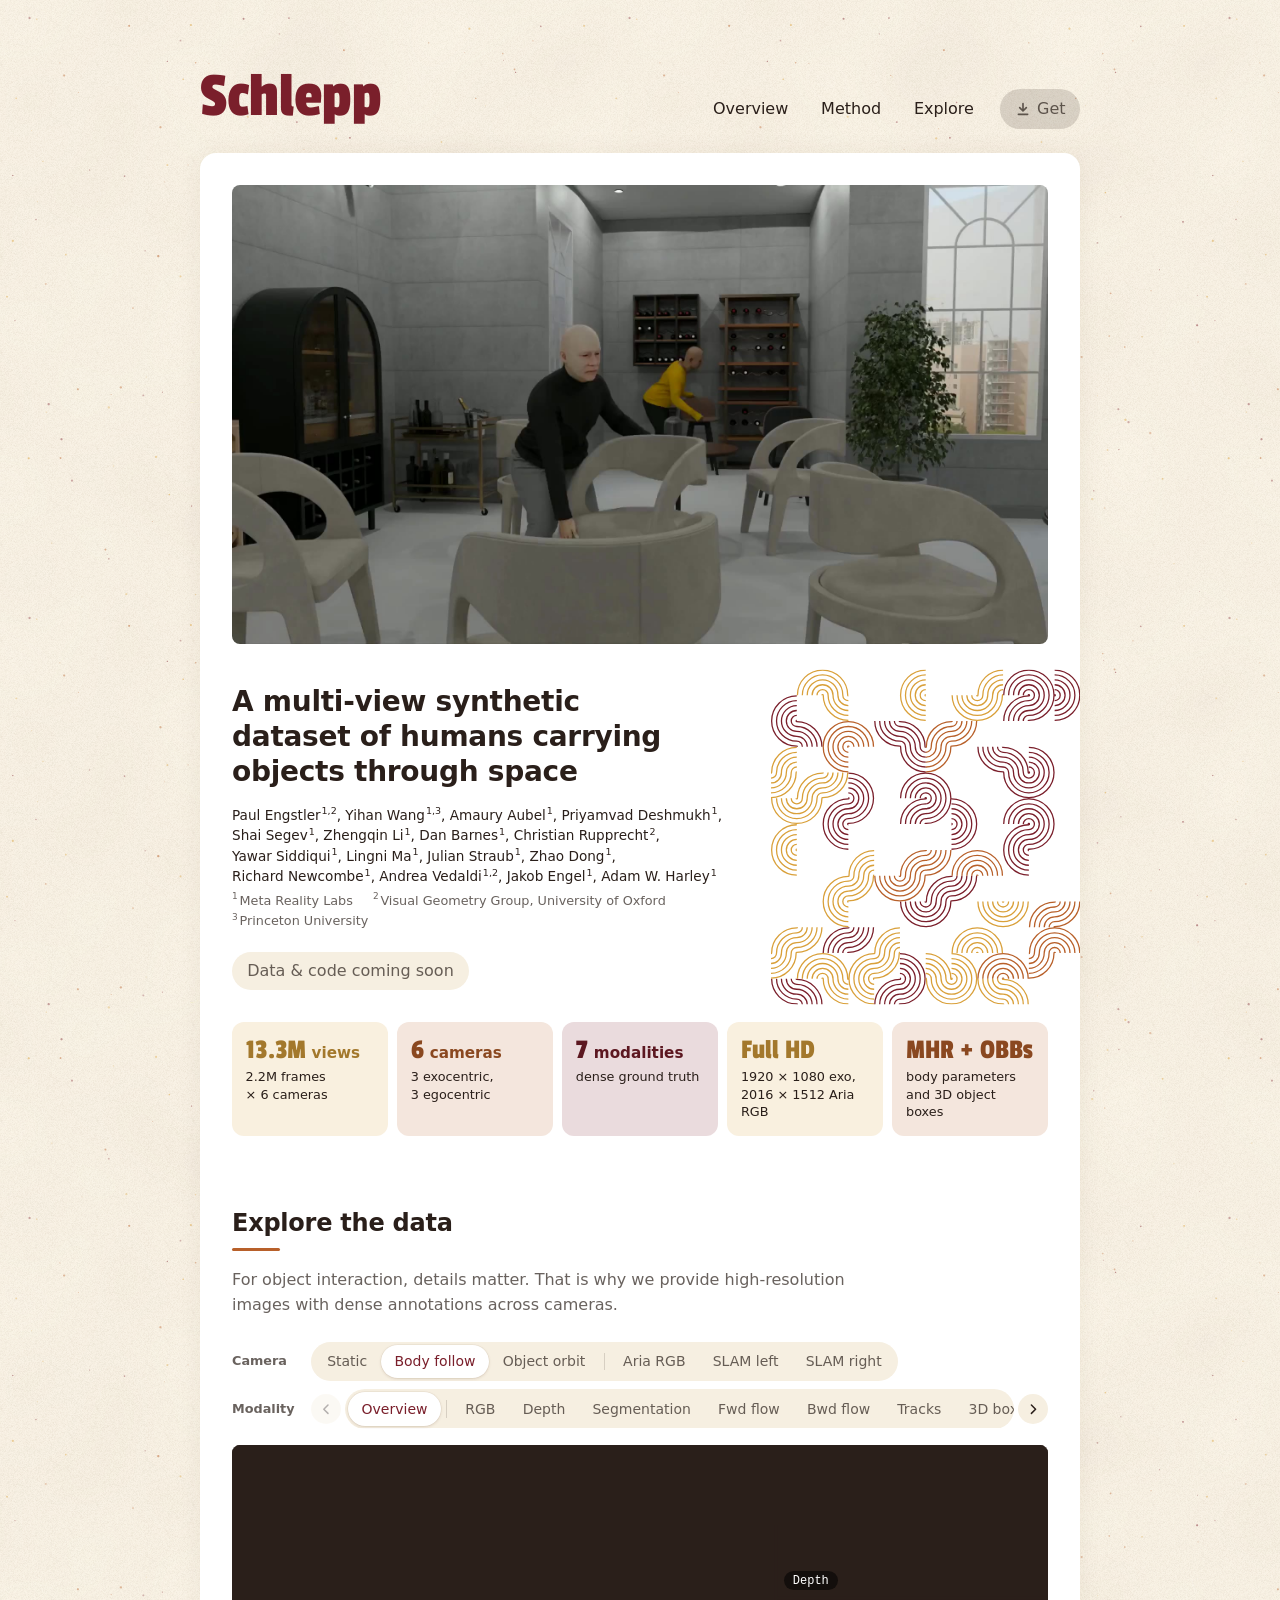
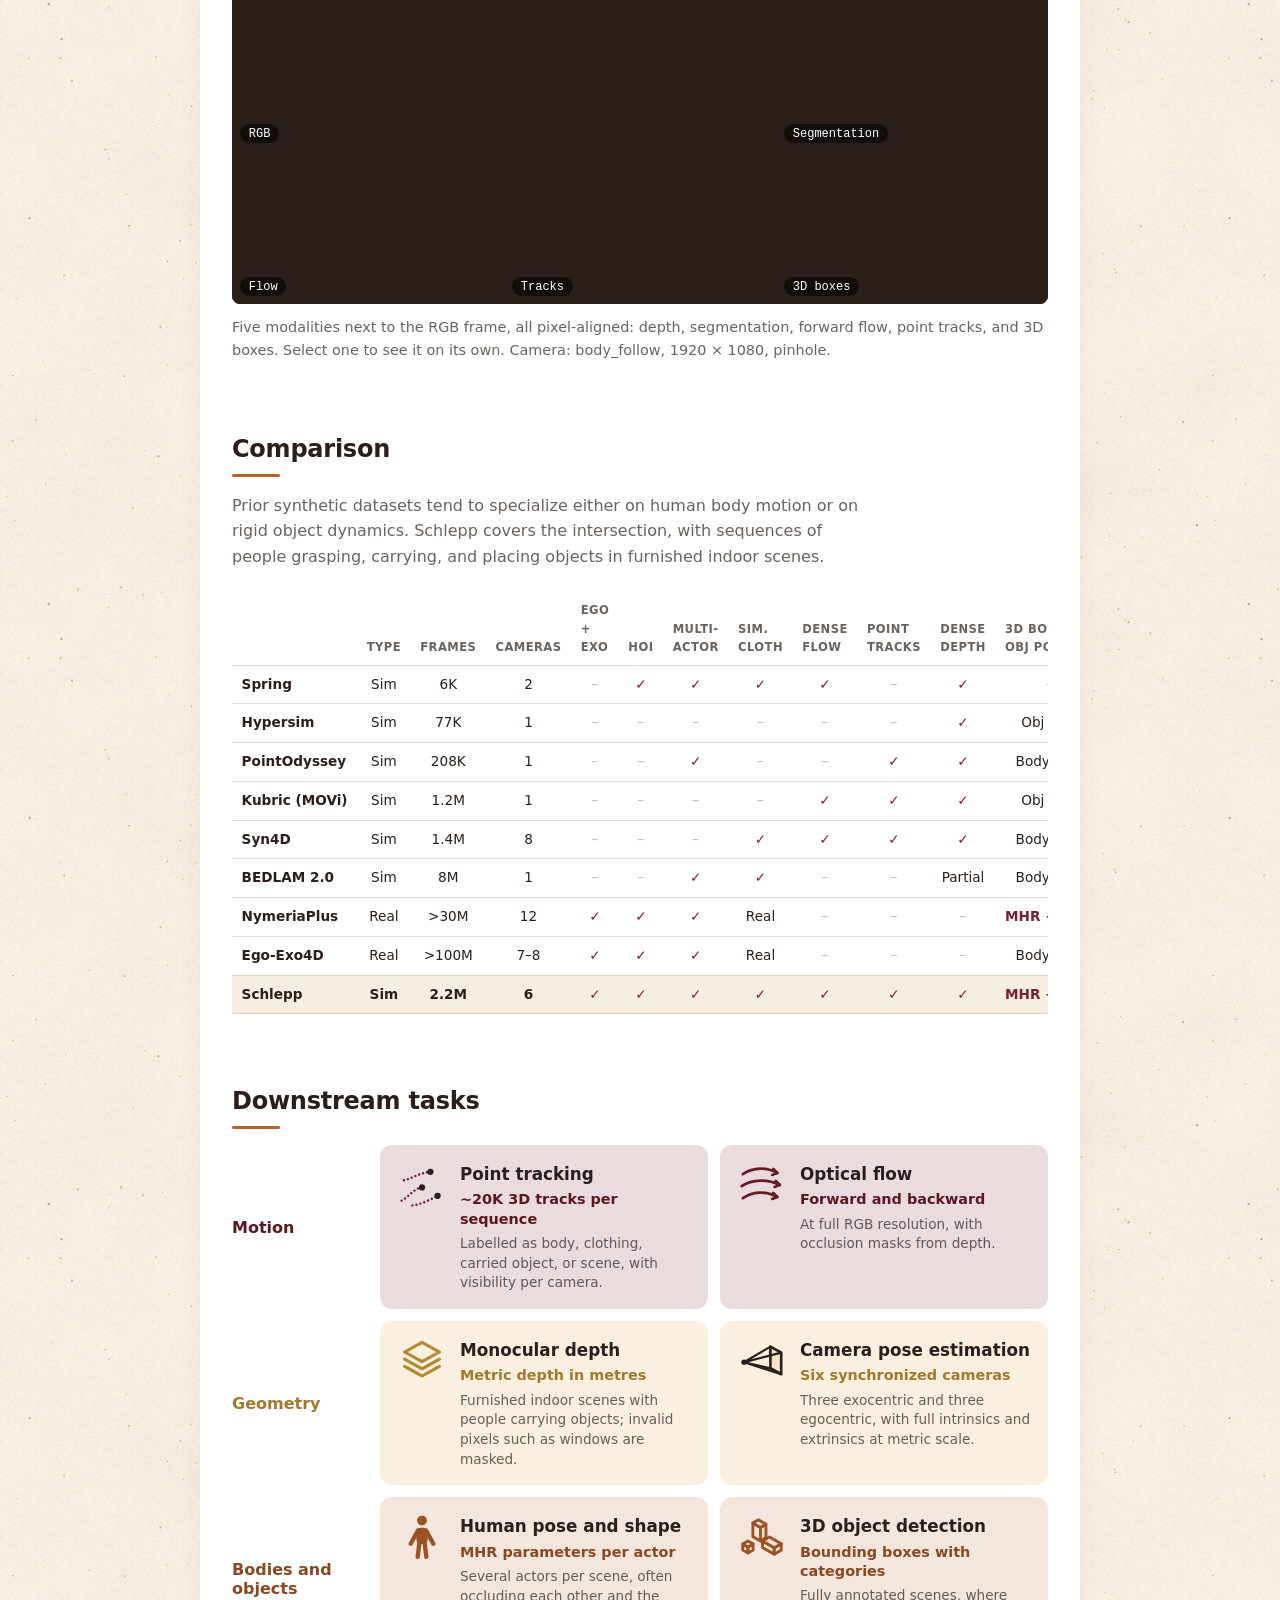
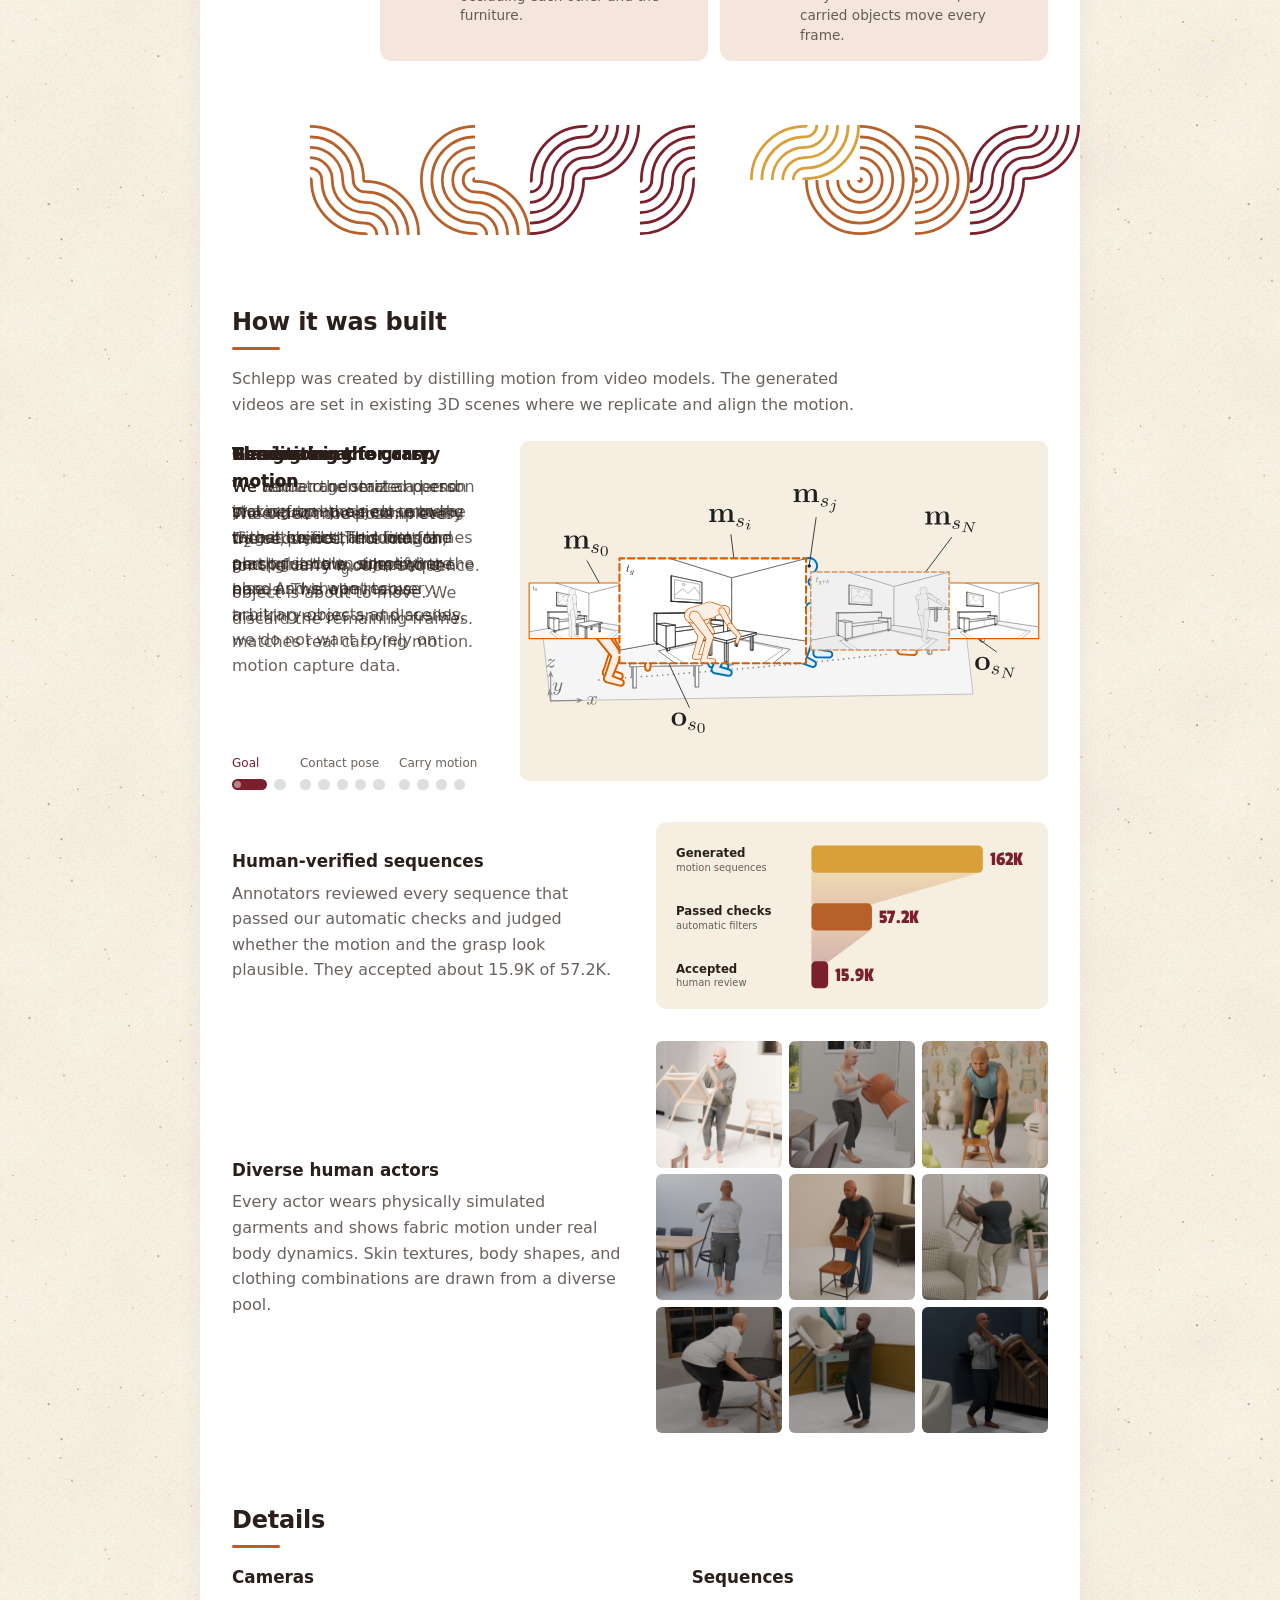
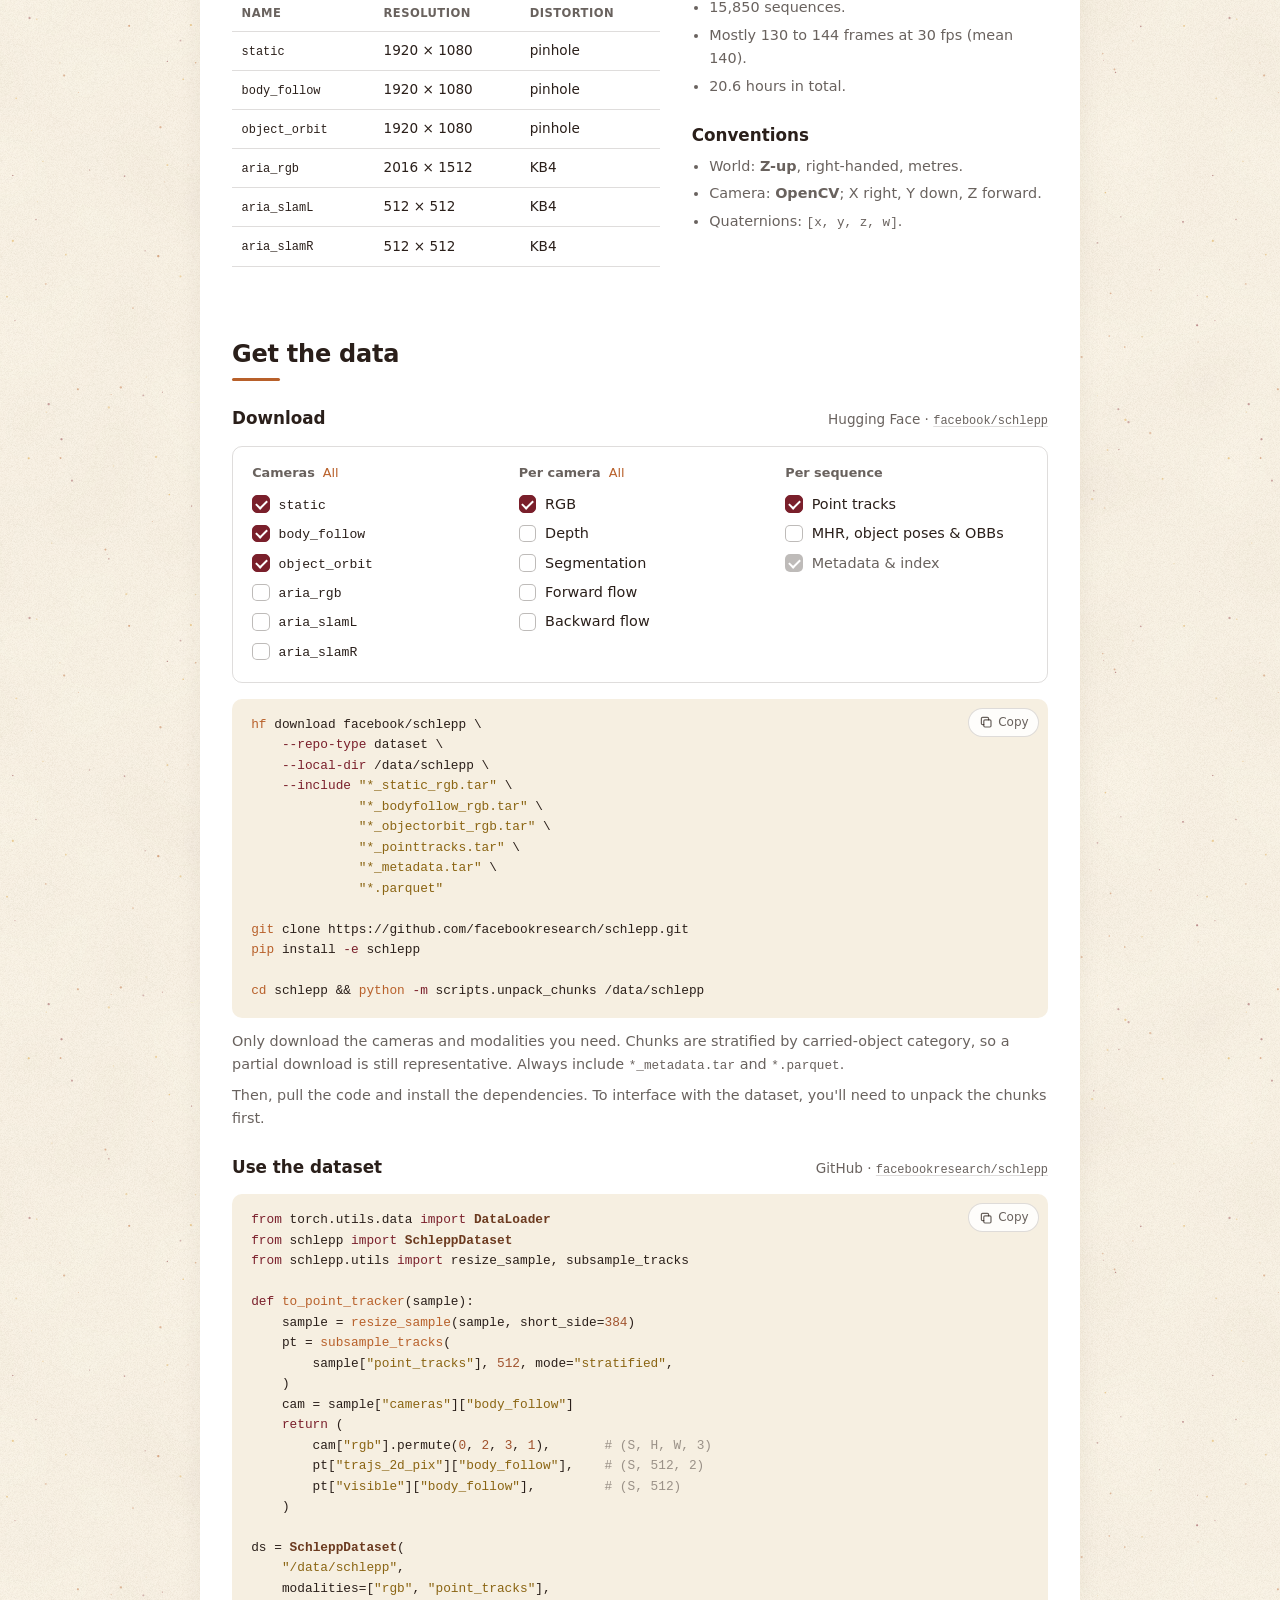
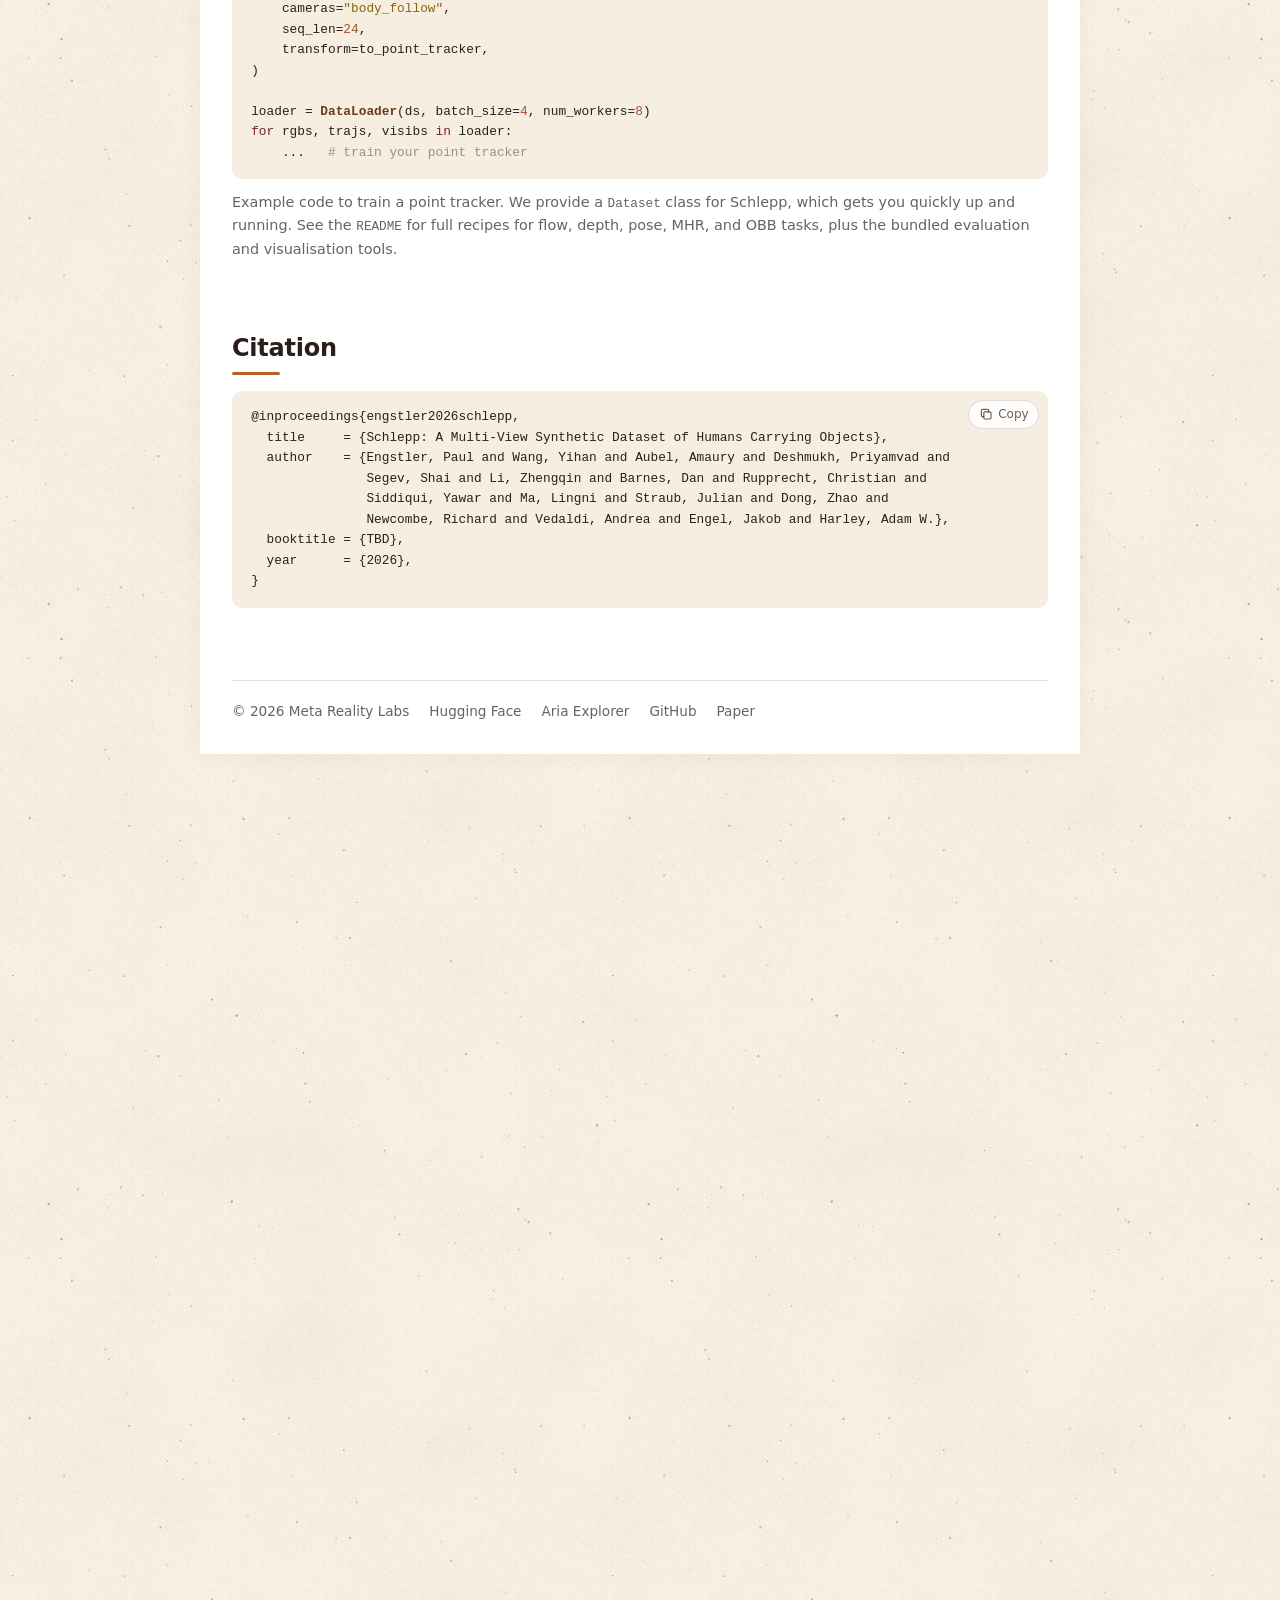
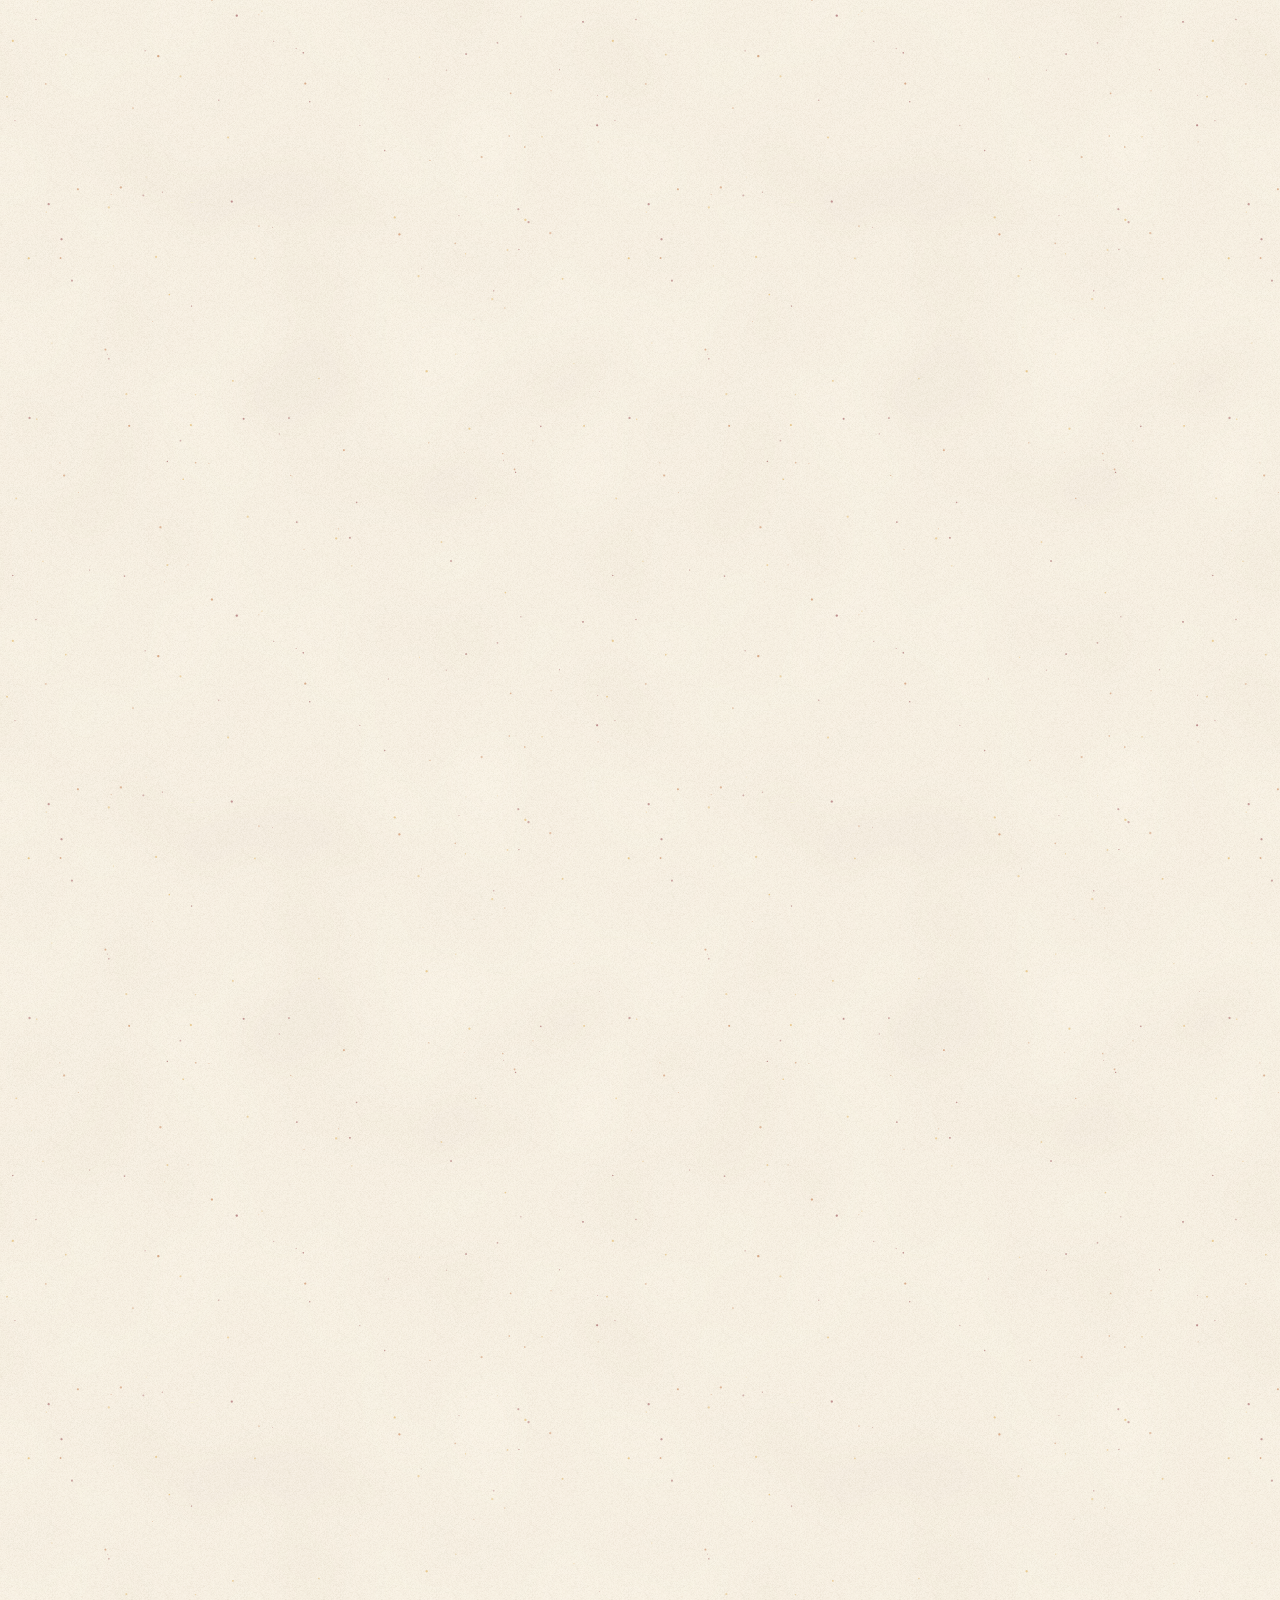
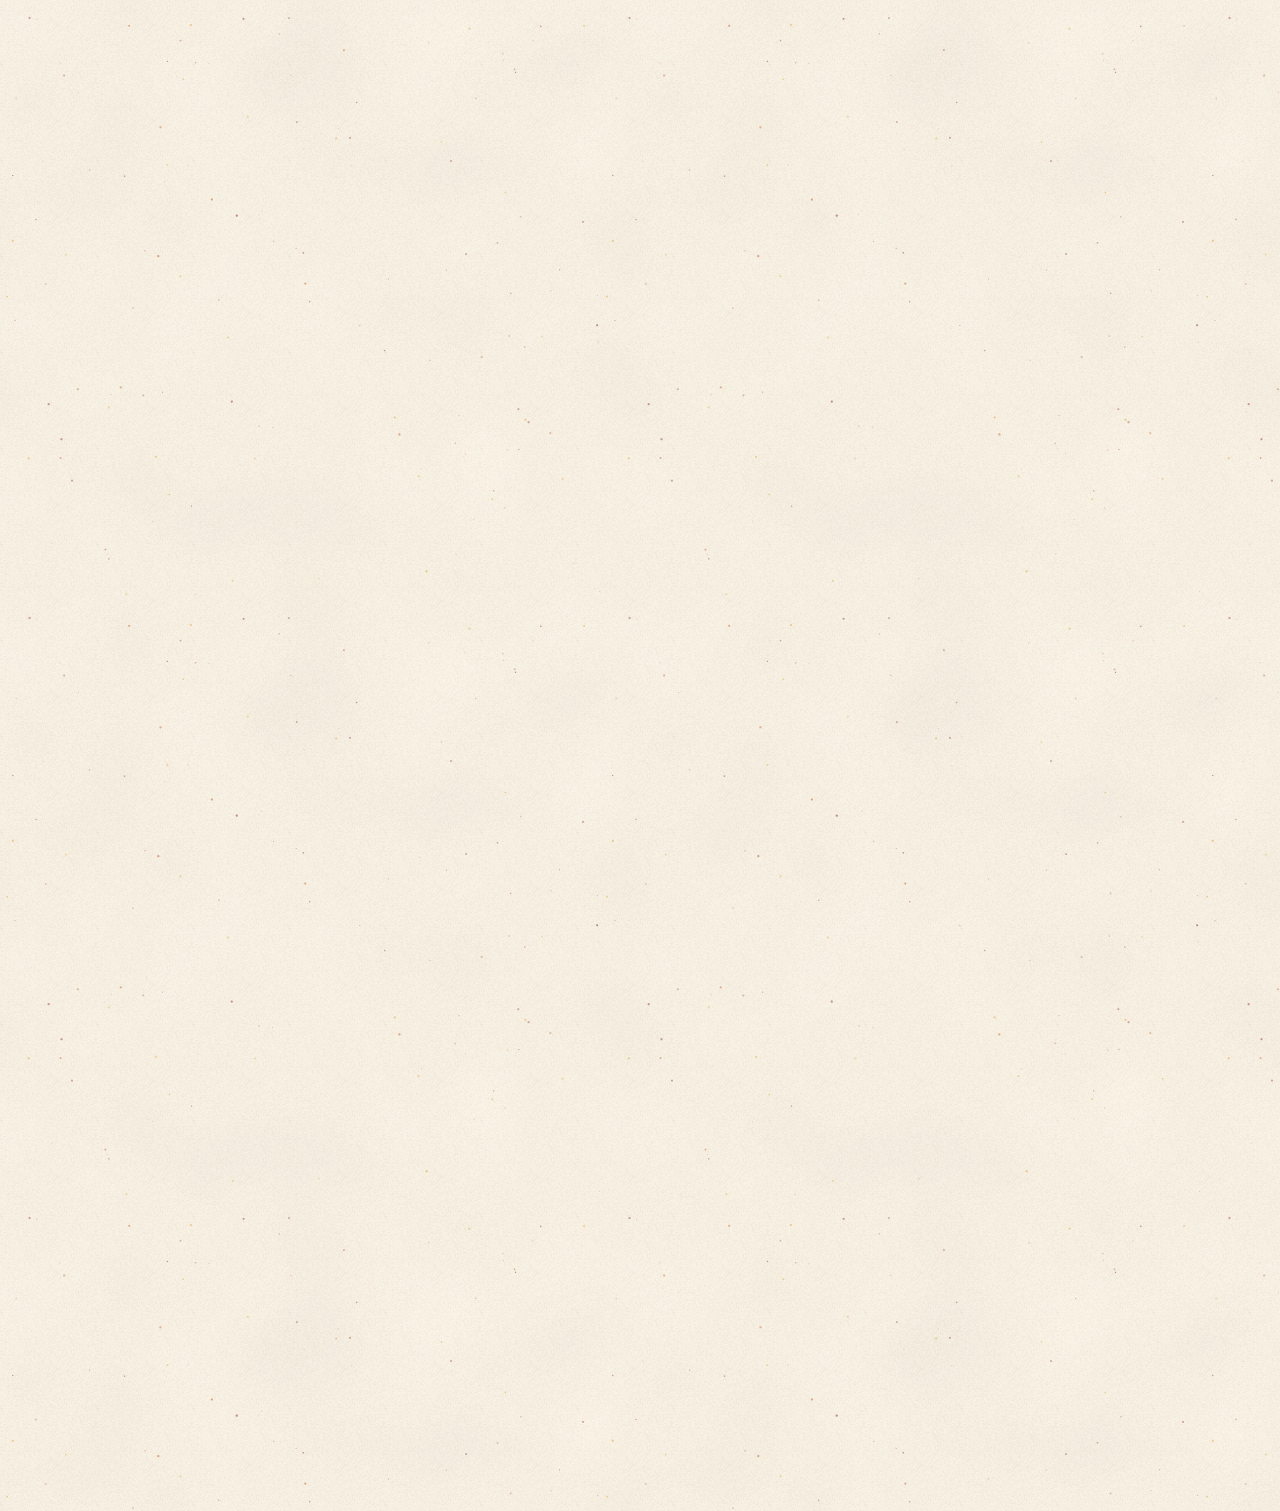
==== commit 4c8e7c76: "Count outward-facing cameras for NymeriaPlus (12) and Ego-Exo4D (7-8) Matches the paper's comparison" ====
--- a/index.html
+++ b/index.html
@@ -186,8 +186,8 @@
             <tr><th>Kubric (MOVi)</th> <td>Sim</td>  <td>1.2M</td>   <td>1</td>     <td class="no">–</td><td class="no">–</td><td class="no">–</td><td class="no">–</td><td class="yes">✓</td><td class="yes">✓</td><td class="yes">✓</td><td>Obj only</td></tr>
             <tr><th>Syn4D</th>         <td>Sim</td>  <td>1.4M</td>   <td>8</td>     <td class="no">–</td><td class="no">–</td><td class="no">–</td><td class="yes">✓</td><td class="yes">✓</td><td class="yes">✓</td><td class="yes">✓</td><td>Body only</td></tr>
             <tr><th>BEDLAM 2.0</th>    <td>Sim</td>  <td>8M</td>     <td>1</td>     <td class="no">–</td><td class="no">–</td><td class="yes">✓</td><td class="yes">✓</td><td class="no">–</td><td class="no">–</td><td>Partial</td><td>Body only</td></tr>
-            <tr><th>NymeriaPlus</th>   <td>Real</td> <td>&gt;30M</td> <td>Multi</td> <td class="yes">✓</td><td class="yes">✓</td><td class="yes">✓</td><td>Real</td><td class="no">–</td><td class="no">–</td><td class="no">–</td><td class="yes">MHR + OBB</td></tr>
-            <tr><th>Ego-Exo4D</th>     <td>Real</td> <td>&gt;100M</td><td>5–6</td>   <td class="yes">✓</td><td class="yes">✓</td><td class="yes">✓</td><td>Real</td><td class="no">–</td><td class="no">–</td><td class="no">–</td><td>Body only</td></tr>
+            <tr><th>NymeriaPlus</th>   <td>Real</td> <td>&gt;30M</td> <td>12</td>    <td class="yes">✓</td><td class="yes">✓</td><td class="yes">✓</td><td>Real</td><td class="no">–</td><td class="no">–</td><td class="no">–</td><td class="yes">MHR + OBB</td></tr>
+            <tr><th>Ego-Exo4D</th>     <td>Real</td> <td>&gt;100M</td><td>7–8</td>   <td class="yes">✓</td><td class="yes">✓</td><td class="yes">✓</td><td>Real</td><td class="no">–</td><td class="no">–</td><td class="no">–</td><td>Body only</td></tr>
             <tr class="self"><th>Schlepp</th><td>Sim</td><td>2.2M</td><td>6</td><td class="yes">✓</td><td class="yes">✓</td><td class="yes">✓</td><td class="yes">✓</td><td class="yes">✓</td><td class="yes">✓</td><td class="yes">✓</td><td class="yes">MHR + OBB</td></tr>
           </tbody>
         </table>
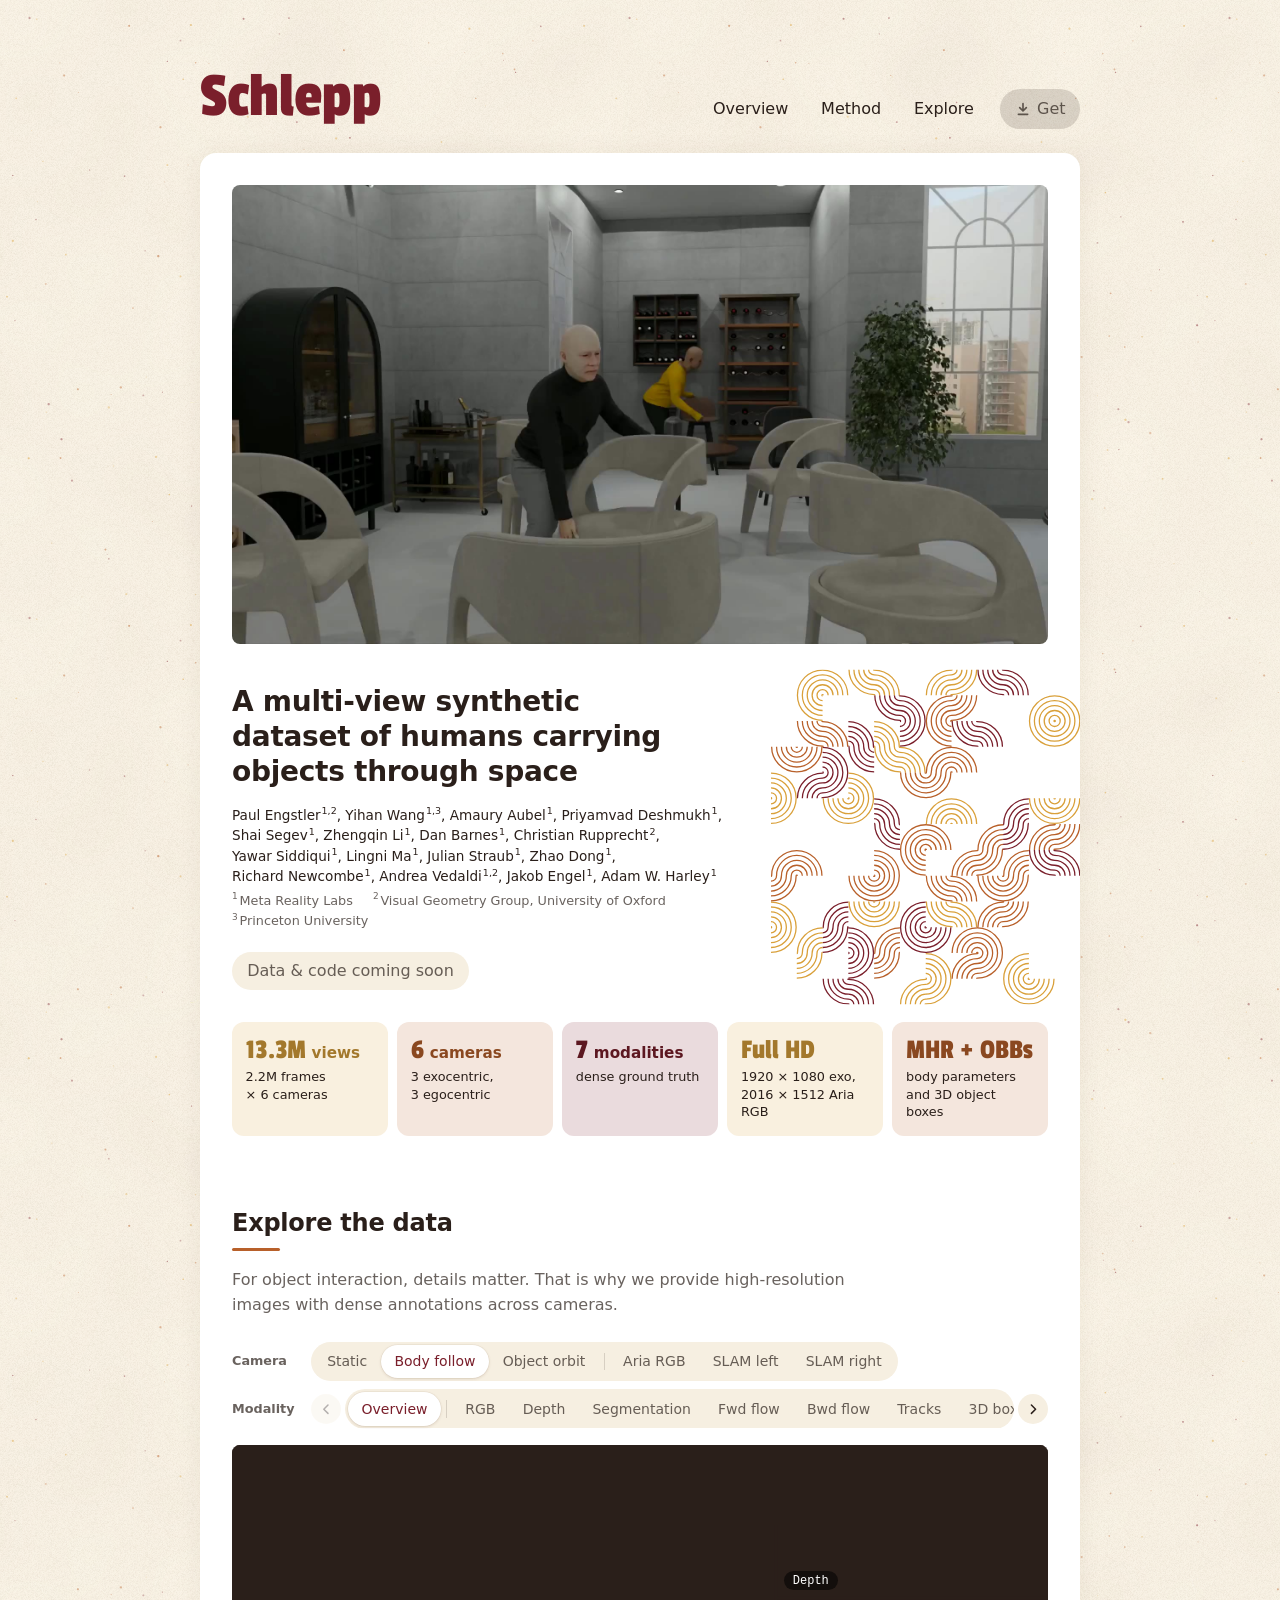
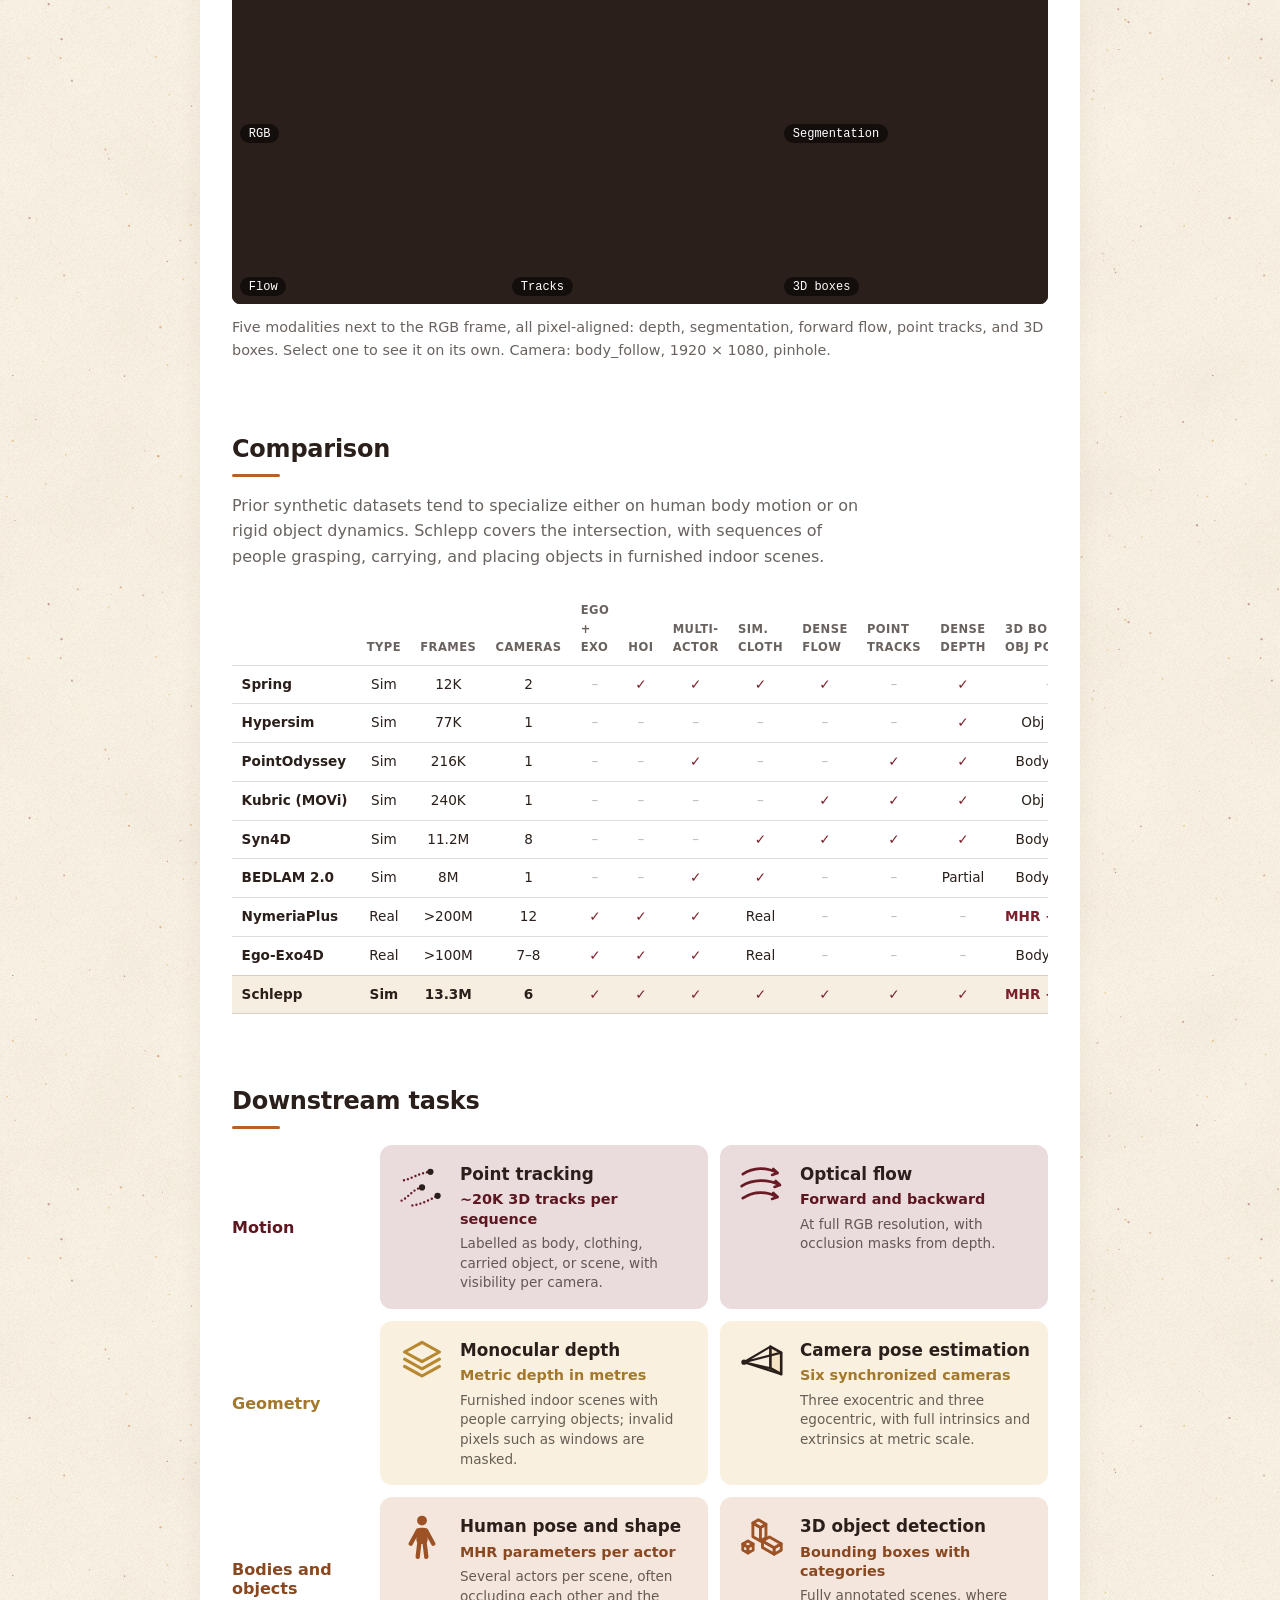
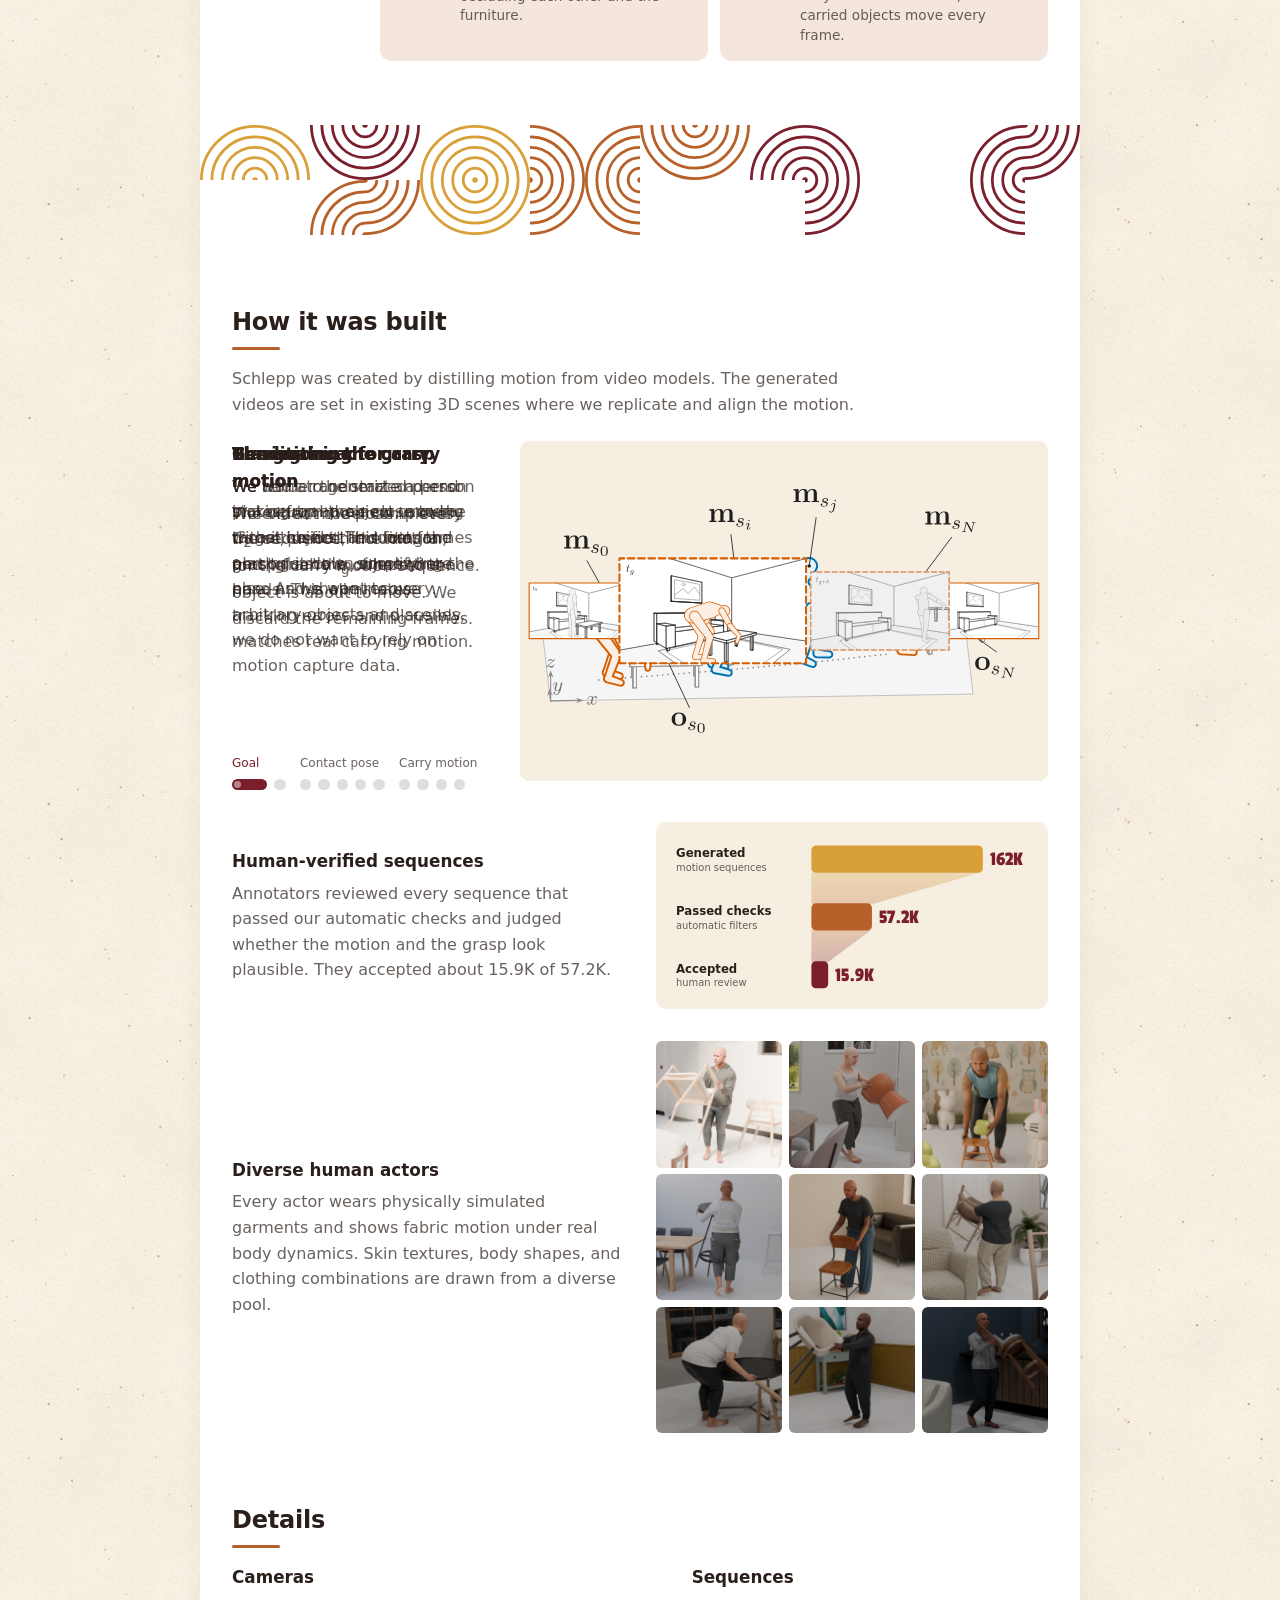
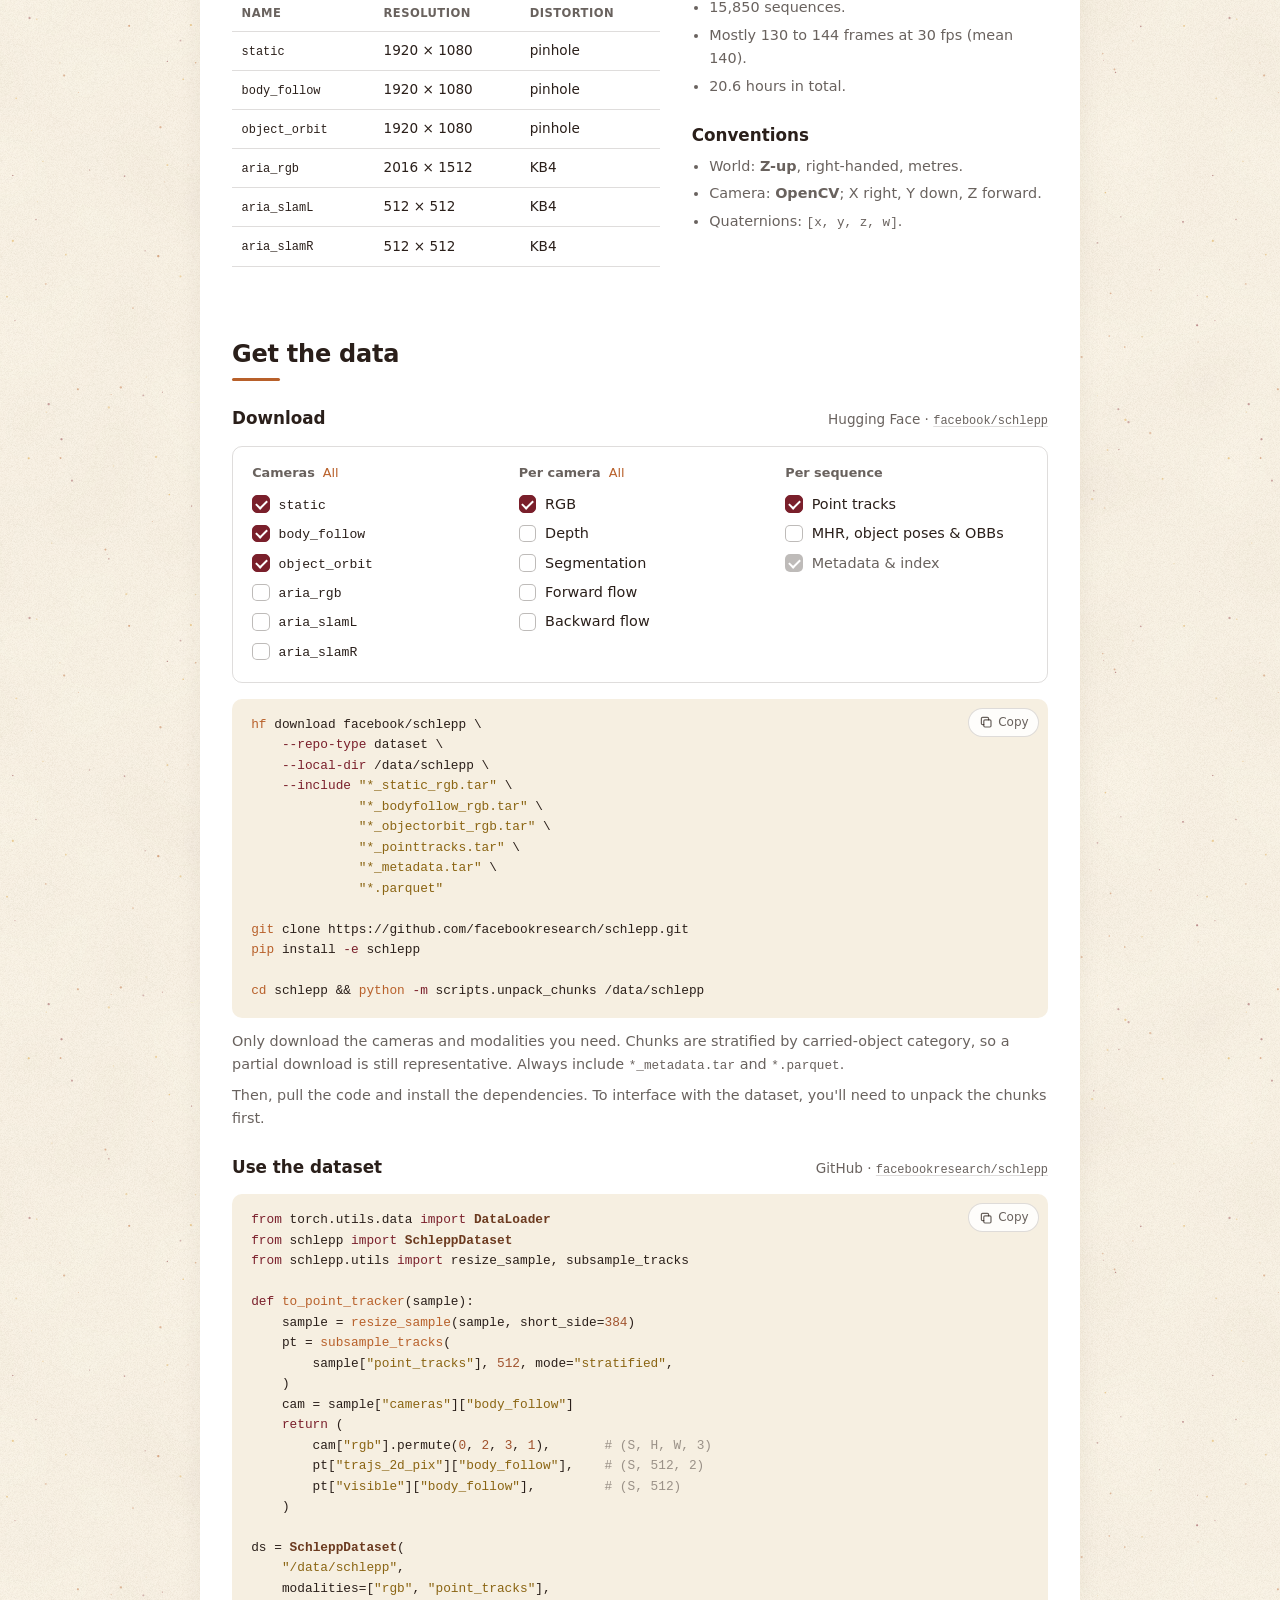
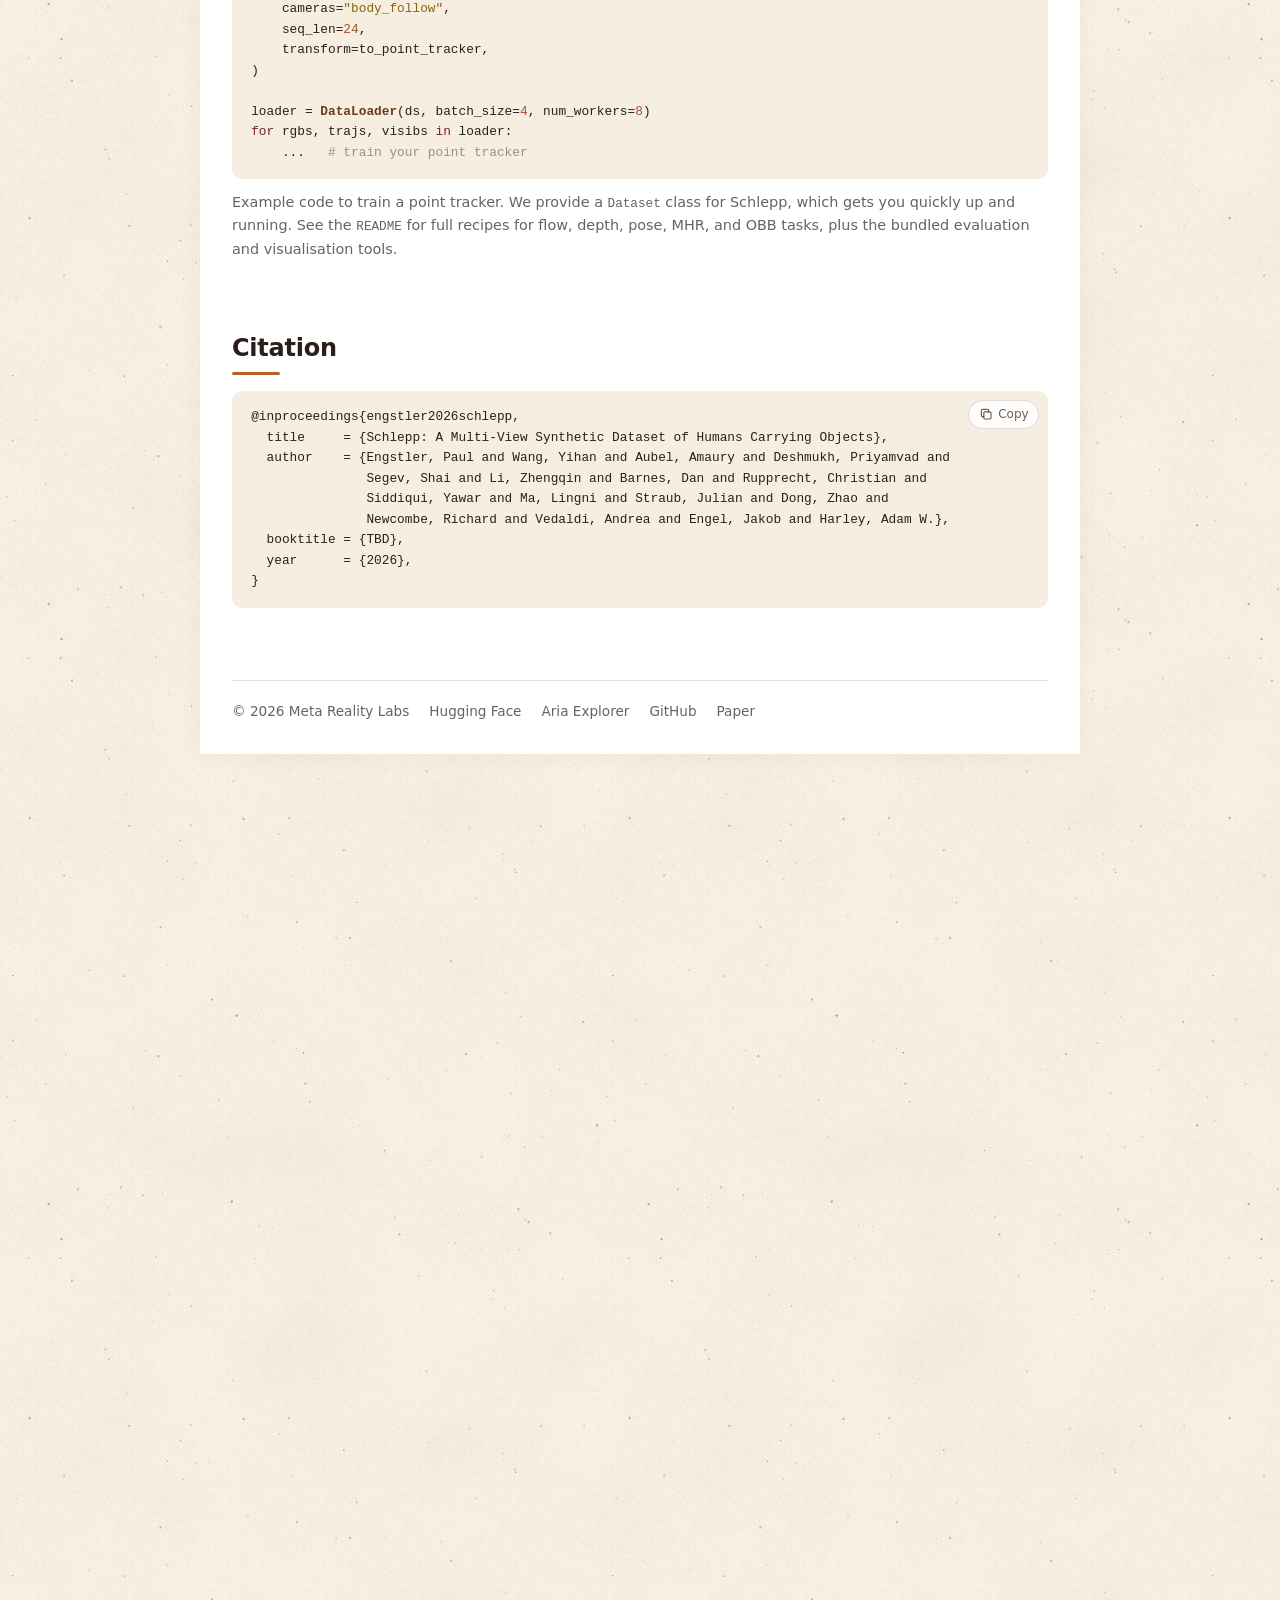
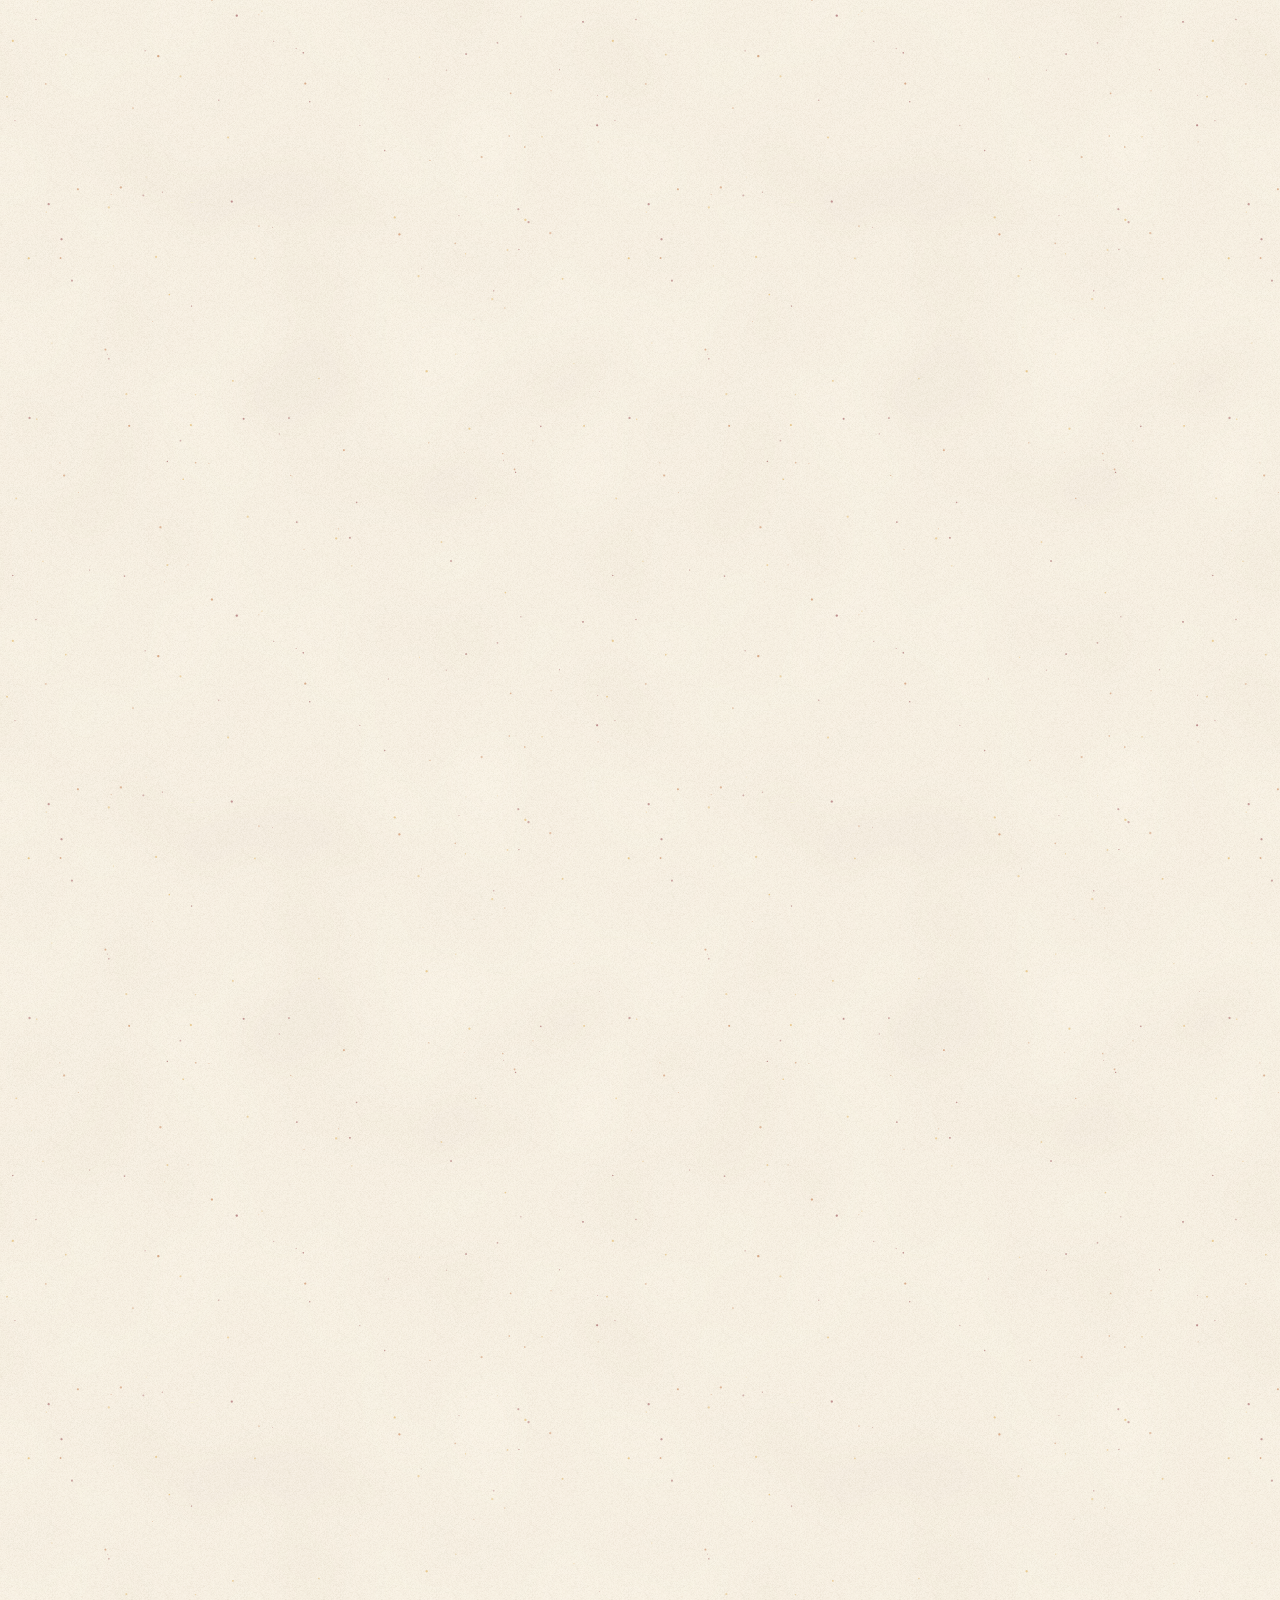
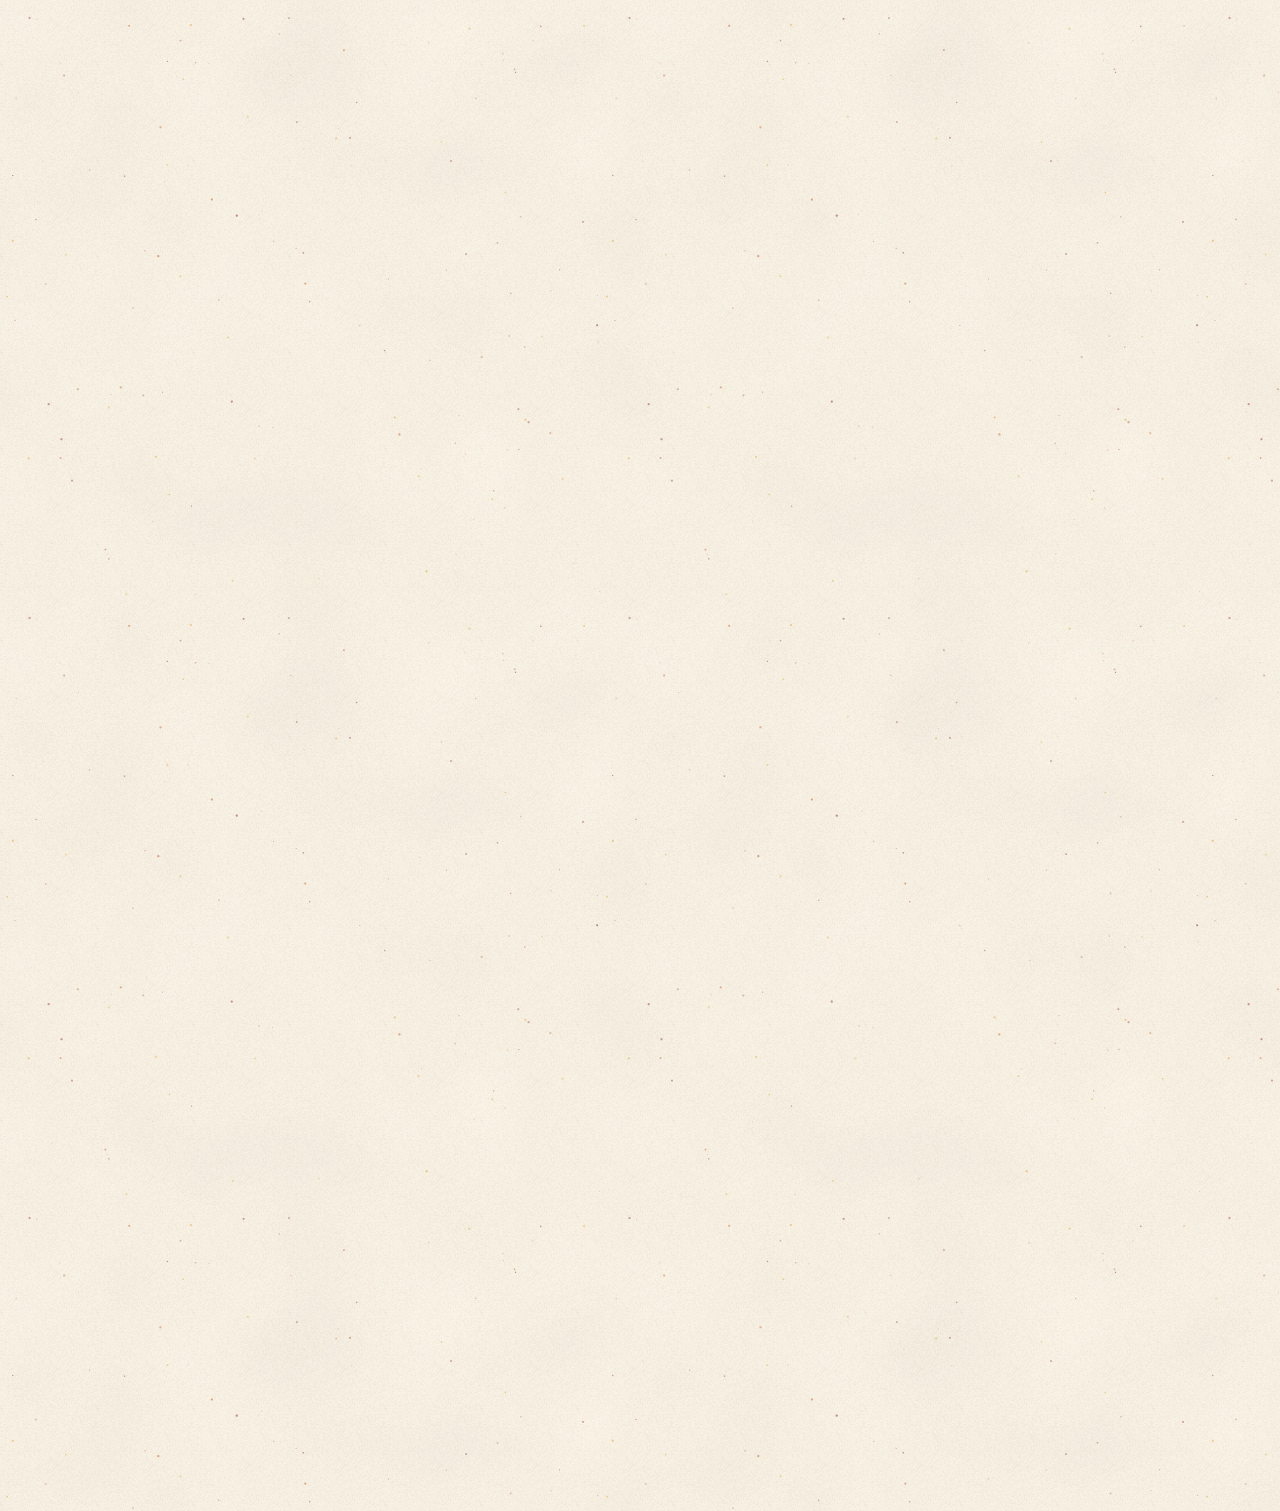
==== commit 6e746c16: "Comparison table: report total frames across cameras Co-Authored-By: Claude Opus 5.5 <noreply@anthro" ====
--- a/index.html
+++ b/index.html
@@ -180,15 +180,15 @@
             </tr>
           </thead>
           <tbody>
-            <tr><th>Spring</th>        <td>Sim</td>  <td>6K</td>     <td>2</td>     <td class="no">–</td><td class="yes">✓</td><td class="yes">✓</td><td class="yes">✓</td><td class="yes">✓</td><td class="no">–</td><td class="yes">✓</td><td class="no">–</td></tr>
+            <tr><th>Spring</th>        <td>Sim</td>  <td>12K</td>     <td>2</td>     <td class="no">–</td><td class="yes">✓</td><td class="yes">✓</td><td class="yes">✓</td><td class="yes">✓</td><td class="no">–</td><td class="yes">✓</td><td class="no">–</td></tr>
             <tr><th>Hypersim</th>      <td>Sim</td>  <td>77K</td>    <td>1</td>     <td class="no">–</td><td class="no">–</td><td class="no">–</td><td class="no">–</td><td class="no">–</td><td class="no">–</td><td class="yes">✓</td><td>Obj only</td></tr>
-            <tr><th>PointOdyssey</th>  <td>Sim</td>  <td>208K</td>   <td>1</td>     <td class="no">–</td><td class="no">–</td><td class="yes">✓</td><td class="no">–</td><td class="no">–</td><td class="yes">✓</td><td class="yes">✓</td><td>Body only</td></tr>
-            <tr><th>Kubric (MOVi)</th> <td>Sim</td>  <td>1.2M</td>   <td>1</td>     <td class="no">–</td><td class="no">–</td><td class="no">–</td><td class="no">–</td><td class="yes">✓</td><td class="yes">✓</td><td class="yes">✓</td><td>Obj only</td></tr>
-            <tr><th>Syn4D</th>         <td>Sim</td>  <td>1.4M</td>   <td>8</td>     <td class="no">–</td><td class="no">–</td><td class="no">–</td><td class="yes">✓</td><td class="yes">✓</td><td class="yes">✓</td><td class="yes">✓</td><td>Body only</td></tr>
+            <tr><th>PointOdyssey</th>  <td>Sim</td>  <td>216K</td>   <td>1</td>     <td class="no">–</td><td class="no">–</td><td class="yes">✓</td><td class="no">–</td><td class="no">–</td><td class="yes">✓</td><td class="yes">✓</td><td>Body only</td></tr>
+            <tr><th>Kubric (MOVi)</th> <td>Sim</td>  <td>240K</td>   <td>1</td>     <td class="no">–</td><td class="no">–</td><td class="no">–</td><td class="no">–</td><td class="yes">✓</td><td class="yes">✓</td><td class="yes">✓</td><td>Obj only</td></tr>
+            <tr><th>Syn4D</th>         <td>Sim</td>  <td>11.2M</td>   <td>8</td>     <td class="no">–</td><td class="no">–</td><td class="no">–</td><td class="yes">✓</td><td class="yes">✓</td><td class="yes">✓</td><td class="yes">✓</td><td>Body only</td></tr>
             <tr><th>BEDLAM 2.0</th>    <td>Sim</td>  <td>8M</td>     <td>1</td>     <td class="no">–</td><td class="no">–</td><td class="yes">✓</td><td class="yes">✓</td><td class="no">–</td><td class="no">–</td><td>Partial</td><td>Body only</td></tr>
-            <tr><th>NymeriaPlus</th>   <td>Real</td> <td>&gt;30M</td> <td>12</td>    <td class="yes">✓</td><td class="yes">✓</td><td class="yes">✓</td><td>Real</td><td class="no">–</td><td class="no">–</td><td class="no">–</td><td class="yes">MHR + OBB</td></tr>
+            <tr><th>NymeriaPlus</th>   <td>Real</td> <td>&gt;200M</td> <td>12</td>    <td class="yes">✓</td><td class="yes">✓</td><td class="yes">✓</td><td>Real</td><td class="no">–</td><td class="no">–</td><td class="no">–</td><td class="yes">MHR + OBB</td></tr>
             <tr><th>Ego-Exo4D</th>     <td>Real</td> <td>&gt;100M</td><td>7–8</td>   <td class="yes">✓</td><td class="yes">✓</td><td class="yes">✓</td><td>Real</td><td class="no">–</td><td class="no">–</td><td class="no">–</td><td>Body only</td></tr>
-            <tr class="self"><th>Schlepp</th><td>Sim</td><td>2.2M</td><td>6</td><td class="yes">✓</td><td class="yes">✓</td><td class="yes">✓</td><td class="yes">✓</td><td class="yes">✓</td><td class="yes">✓</td><td class="yes">✓</td><td class="yes">MHR + OBB</td></tr>
+            <tr class="self"><th>Schlepp</th><td>Sim</td><td>13.3M</td><td>6</td><td class="yes">✓</td><td class="yes">✓</td><td class="yes">✓</td><td class="yes">✓</td><td class="yes">✓</td><td class="yes">✓</td><td class="yes">✓</td><td class="yes">MHR + OBB</td></tr>
           </tbody>
         </table>
       </div>
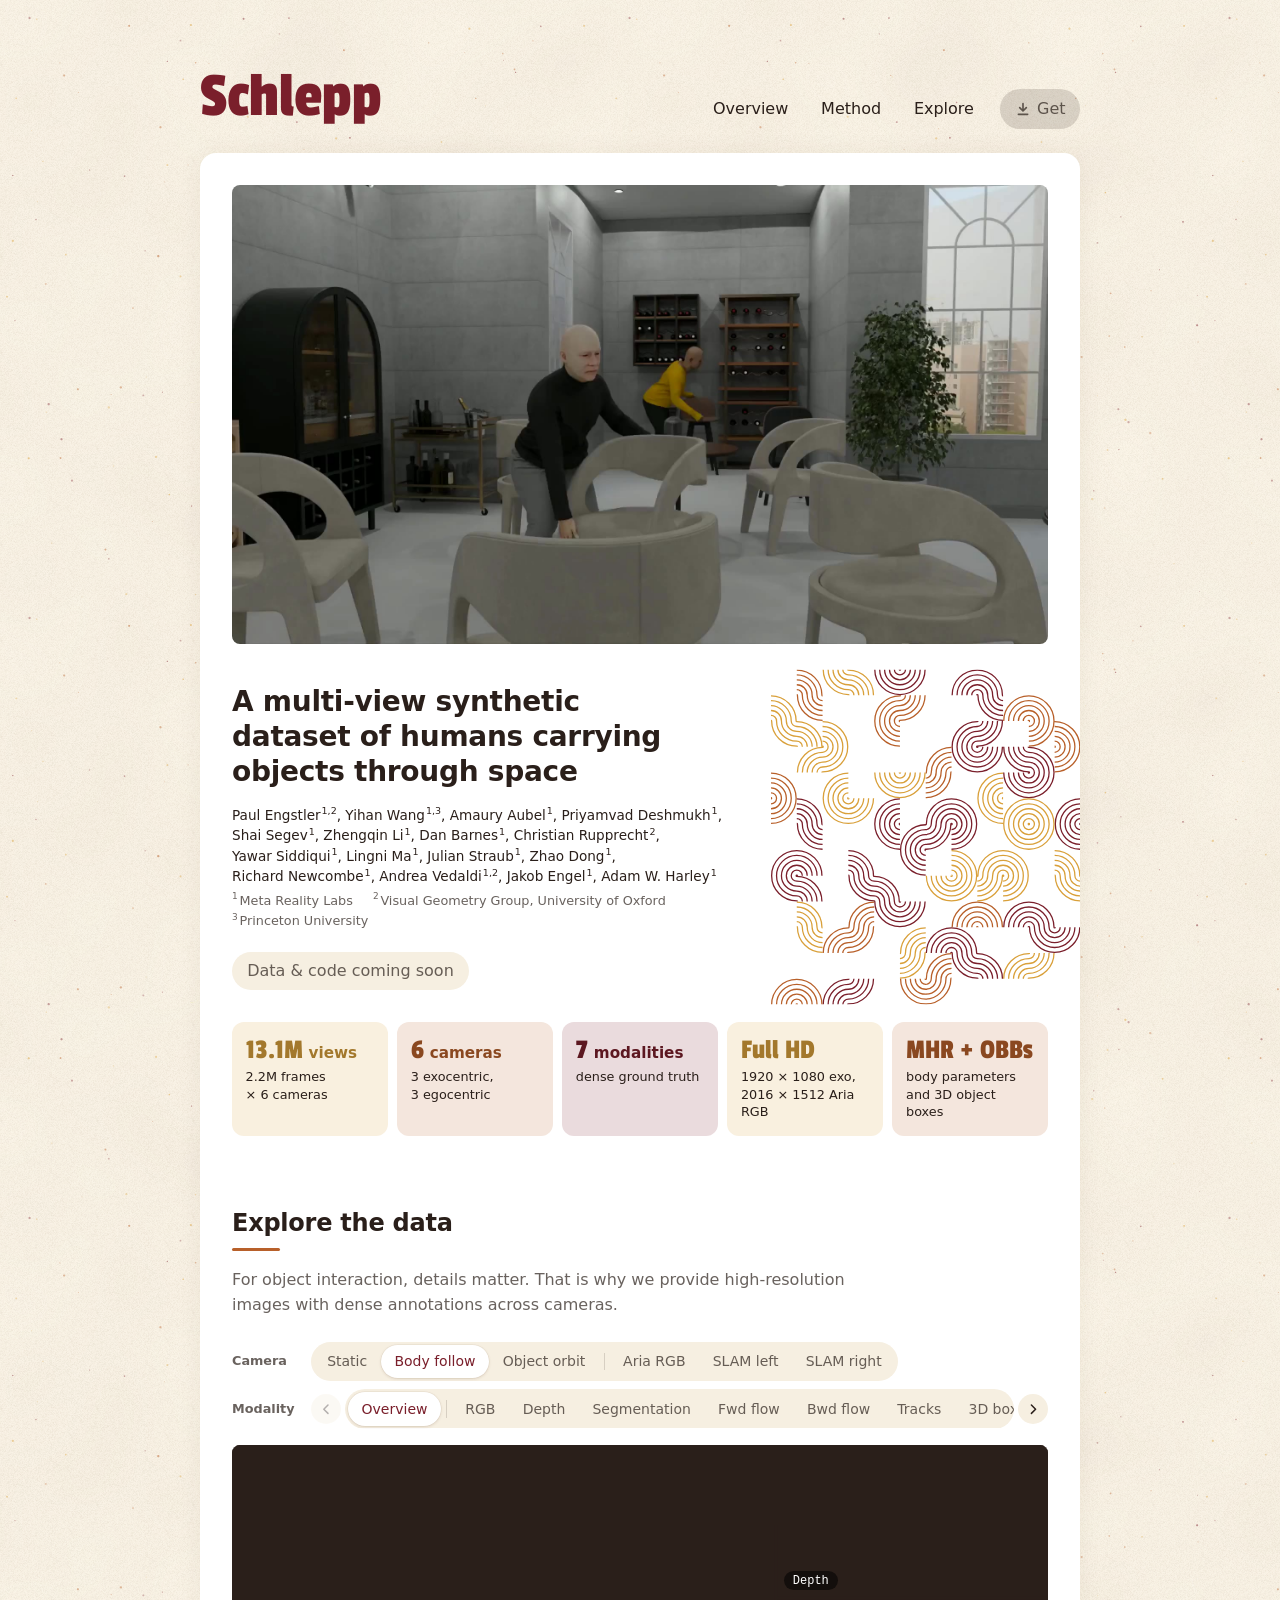
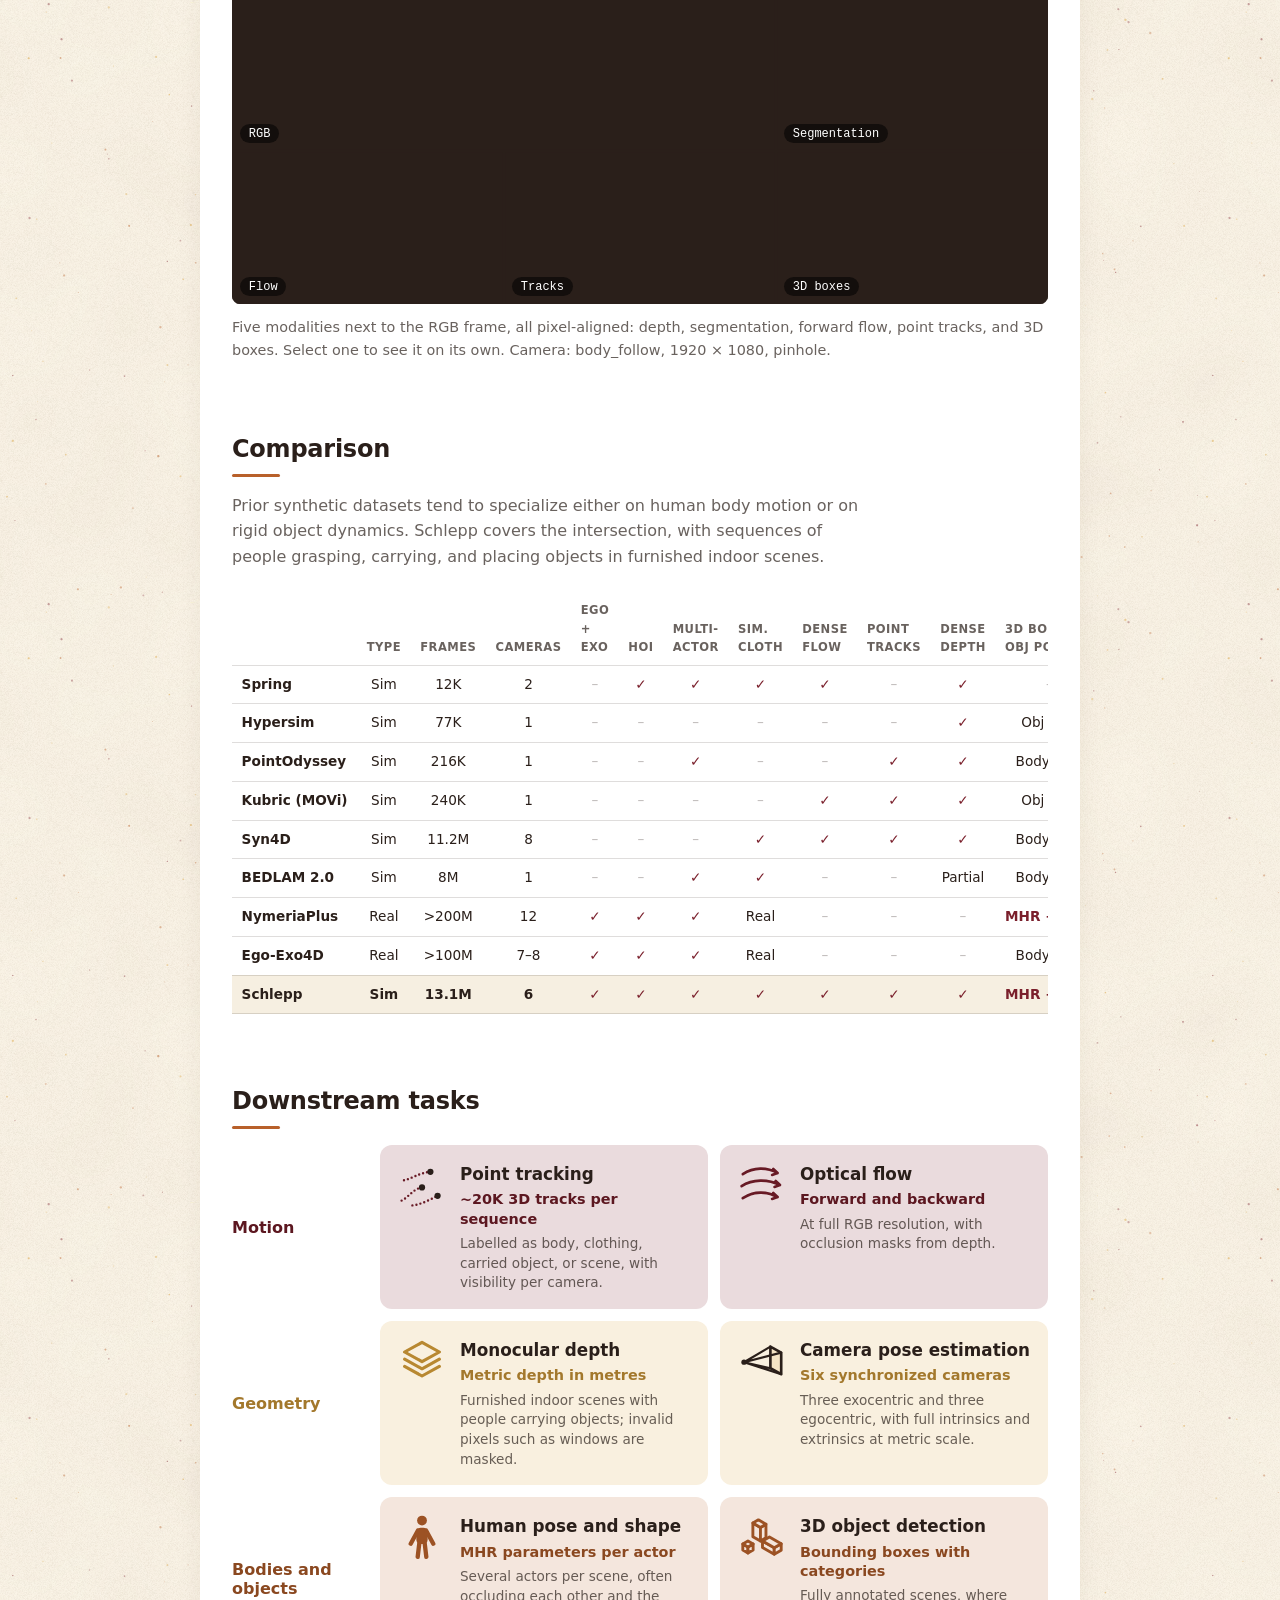
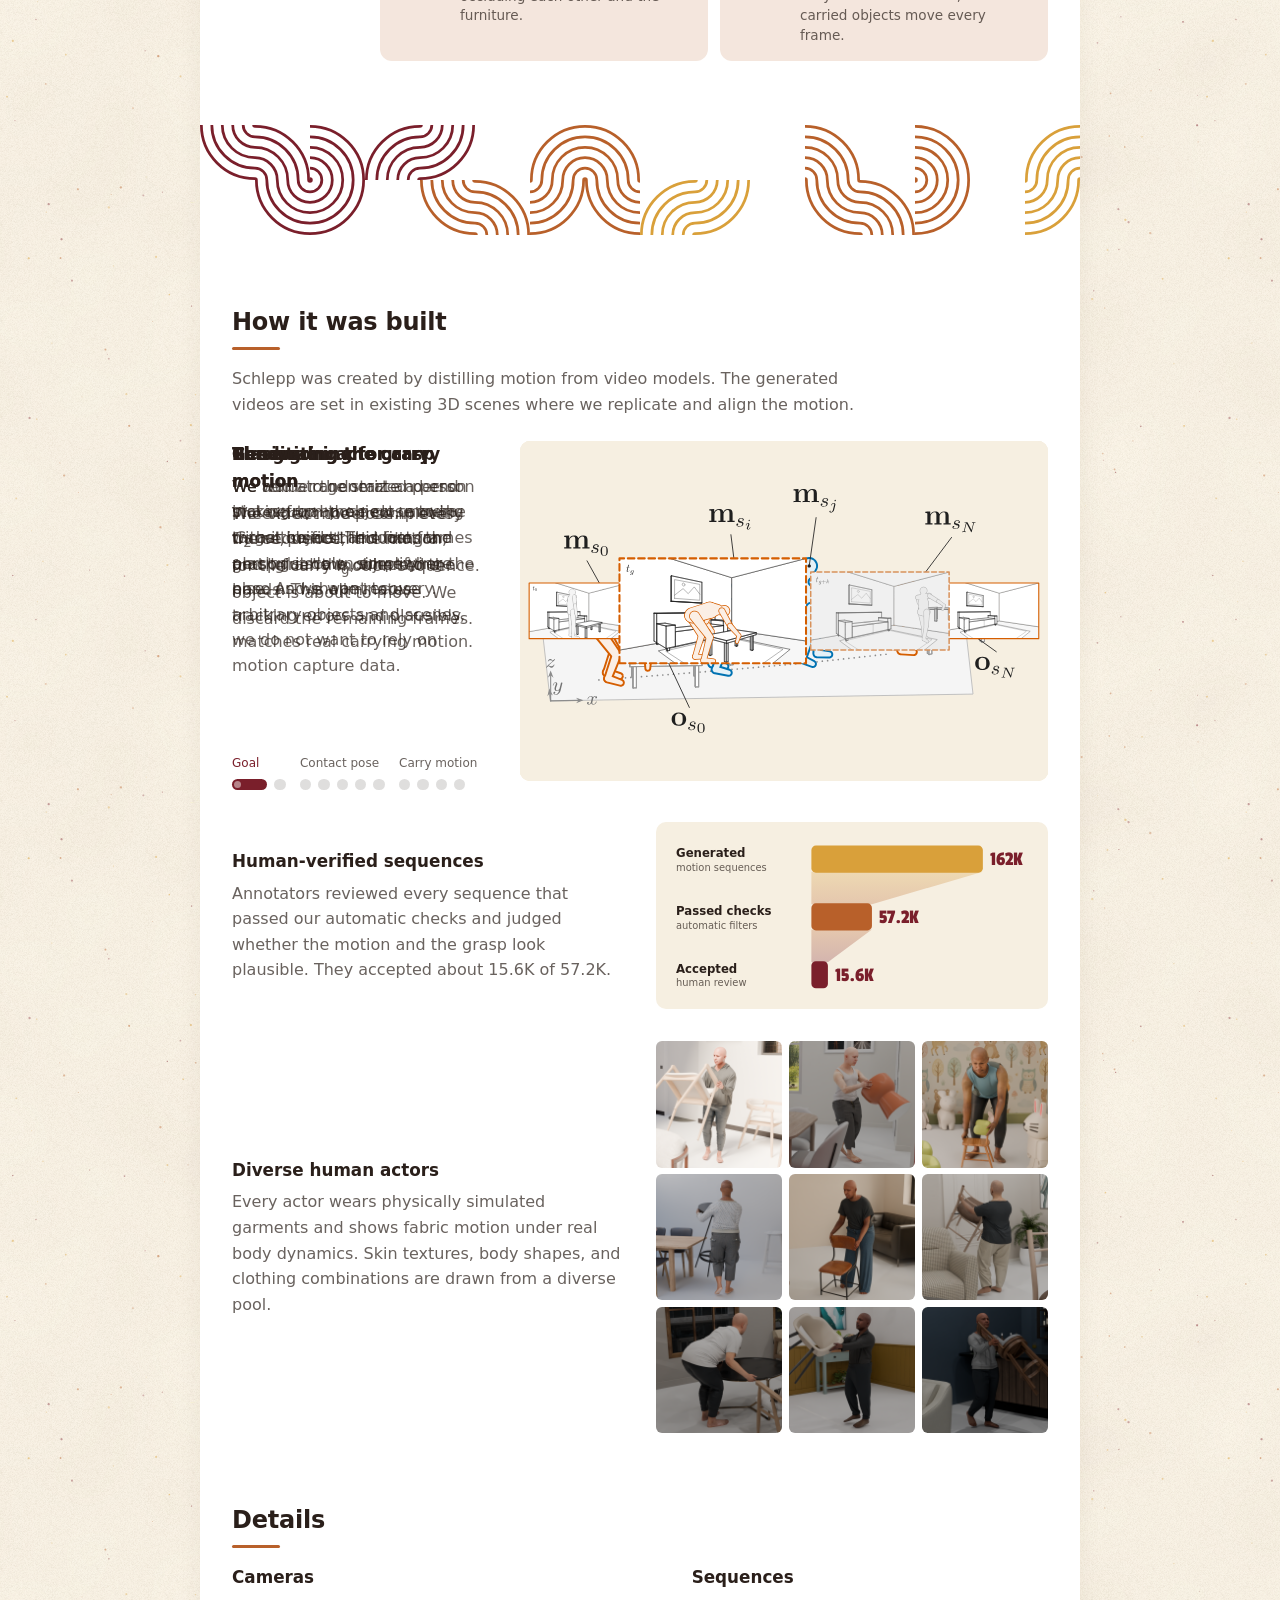
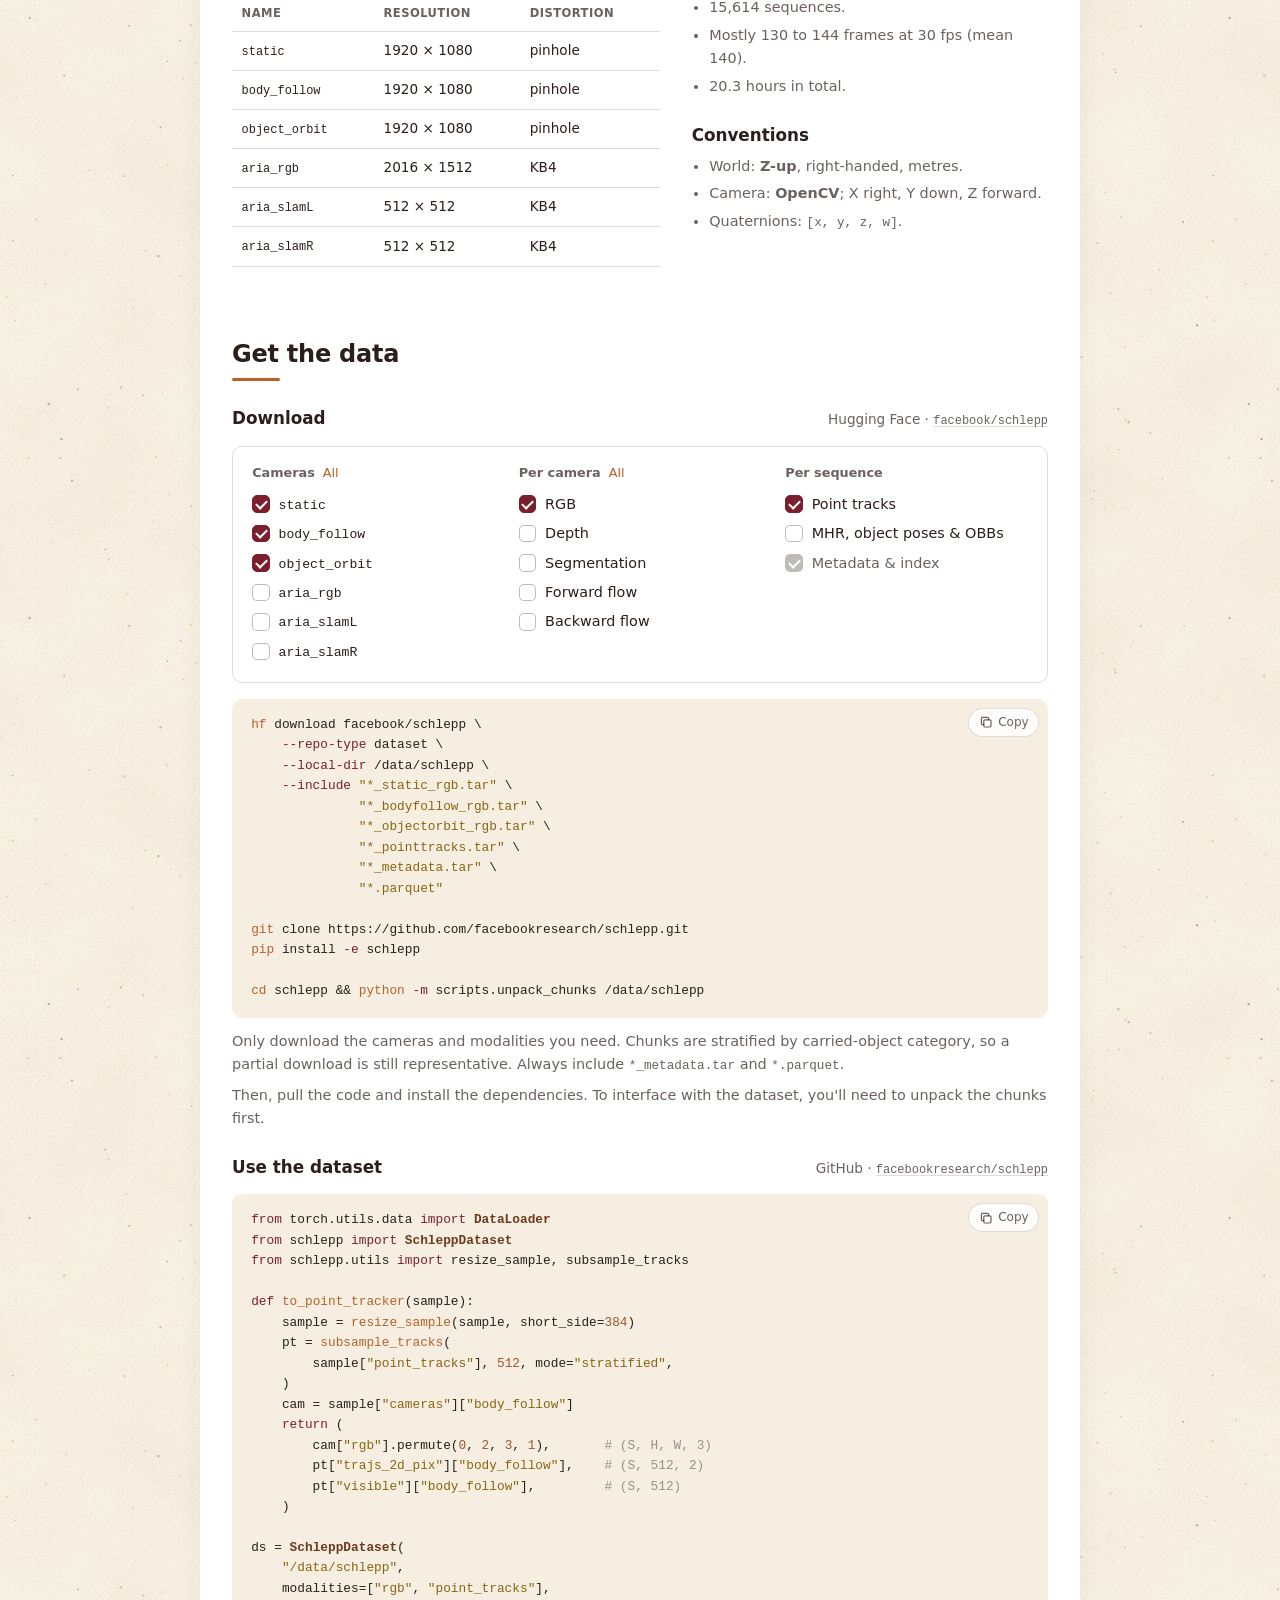
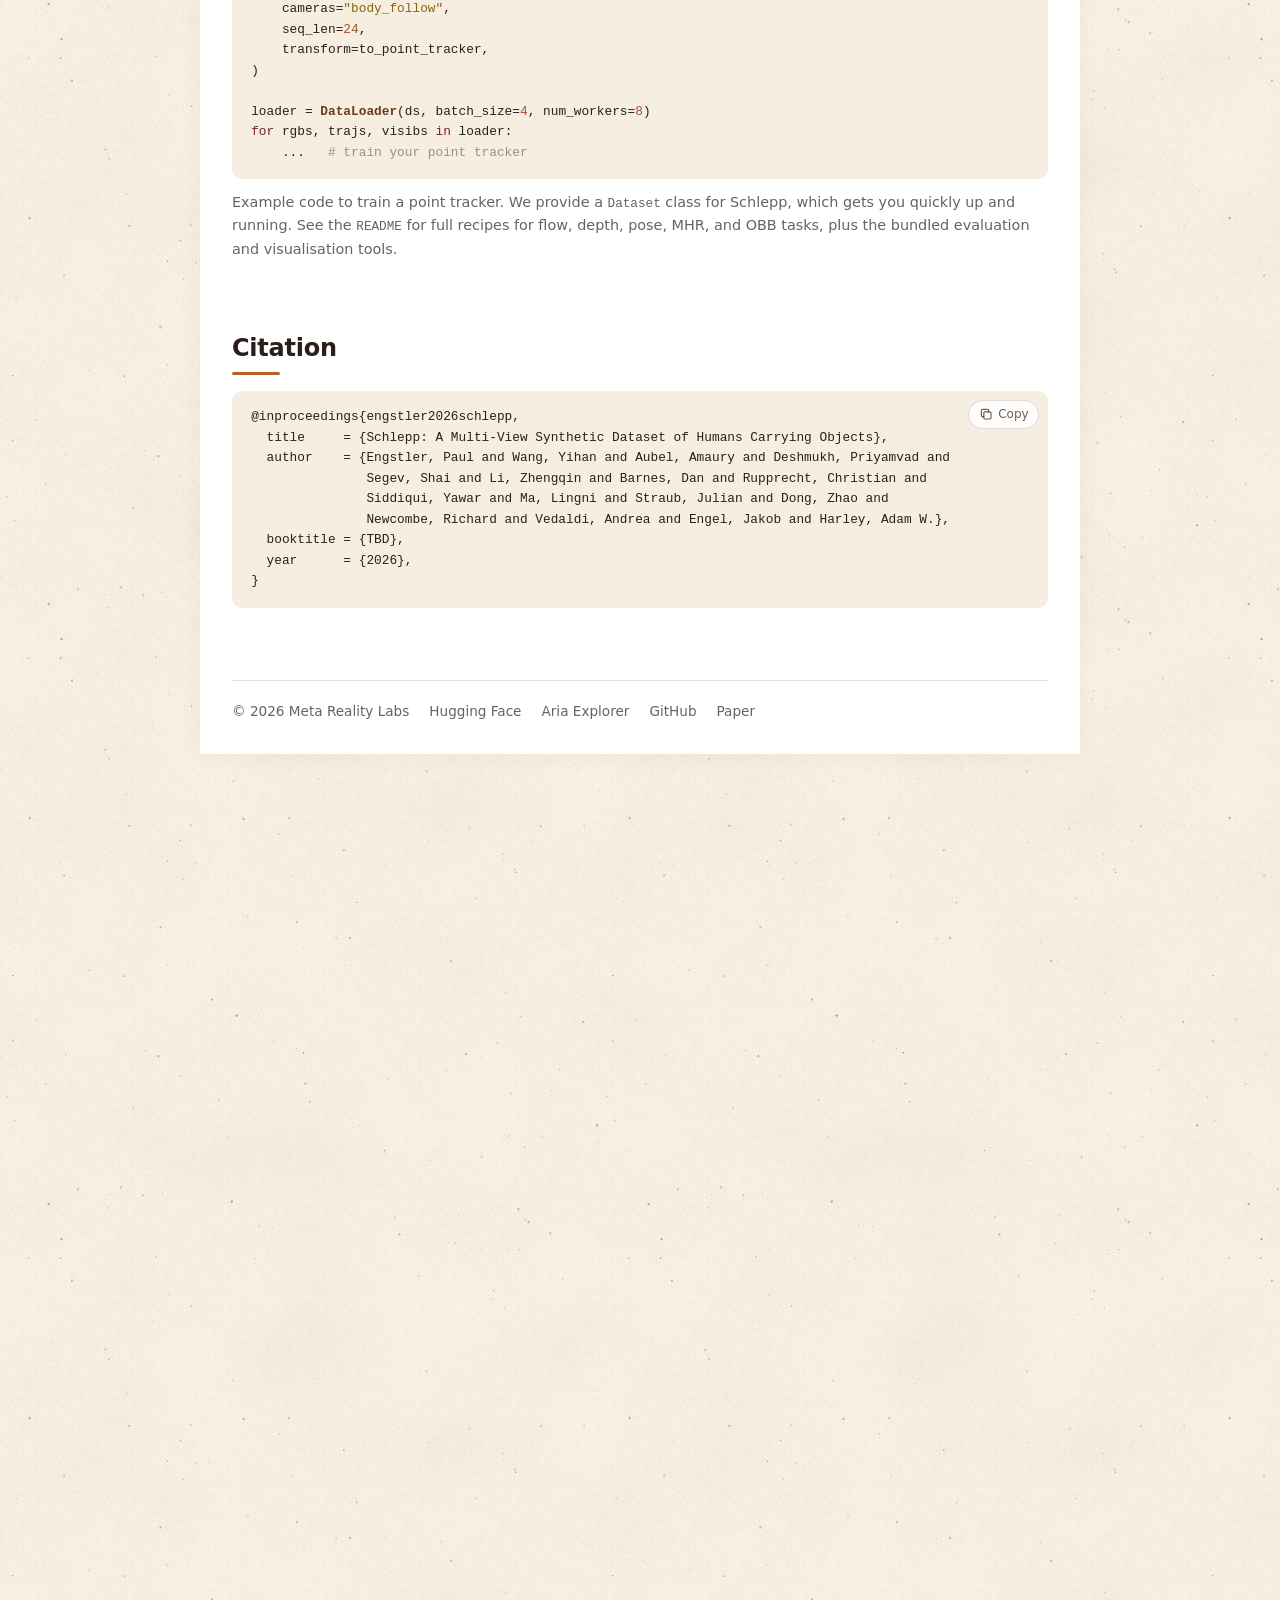
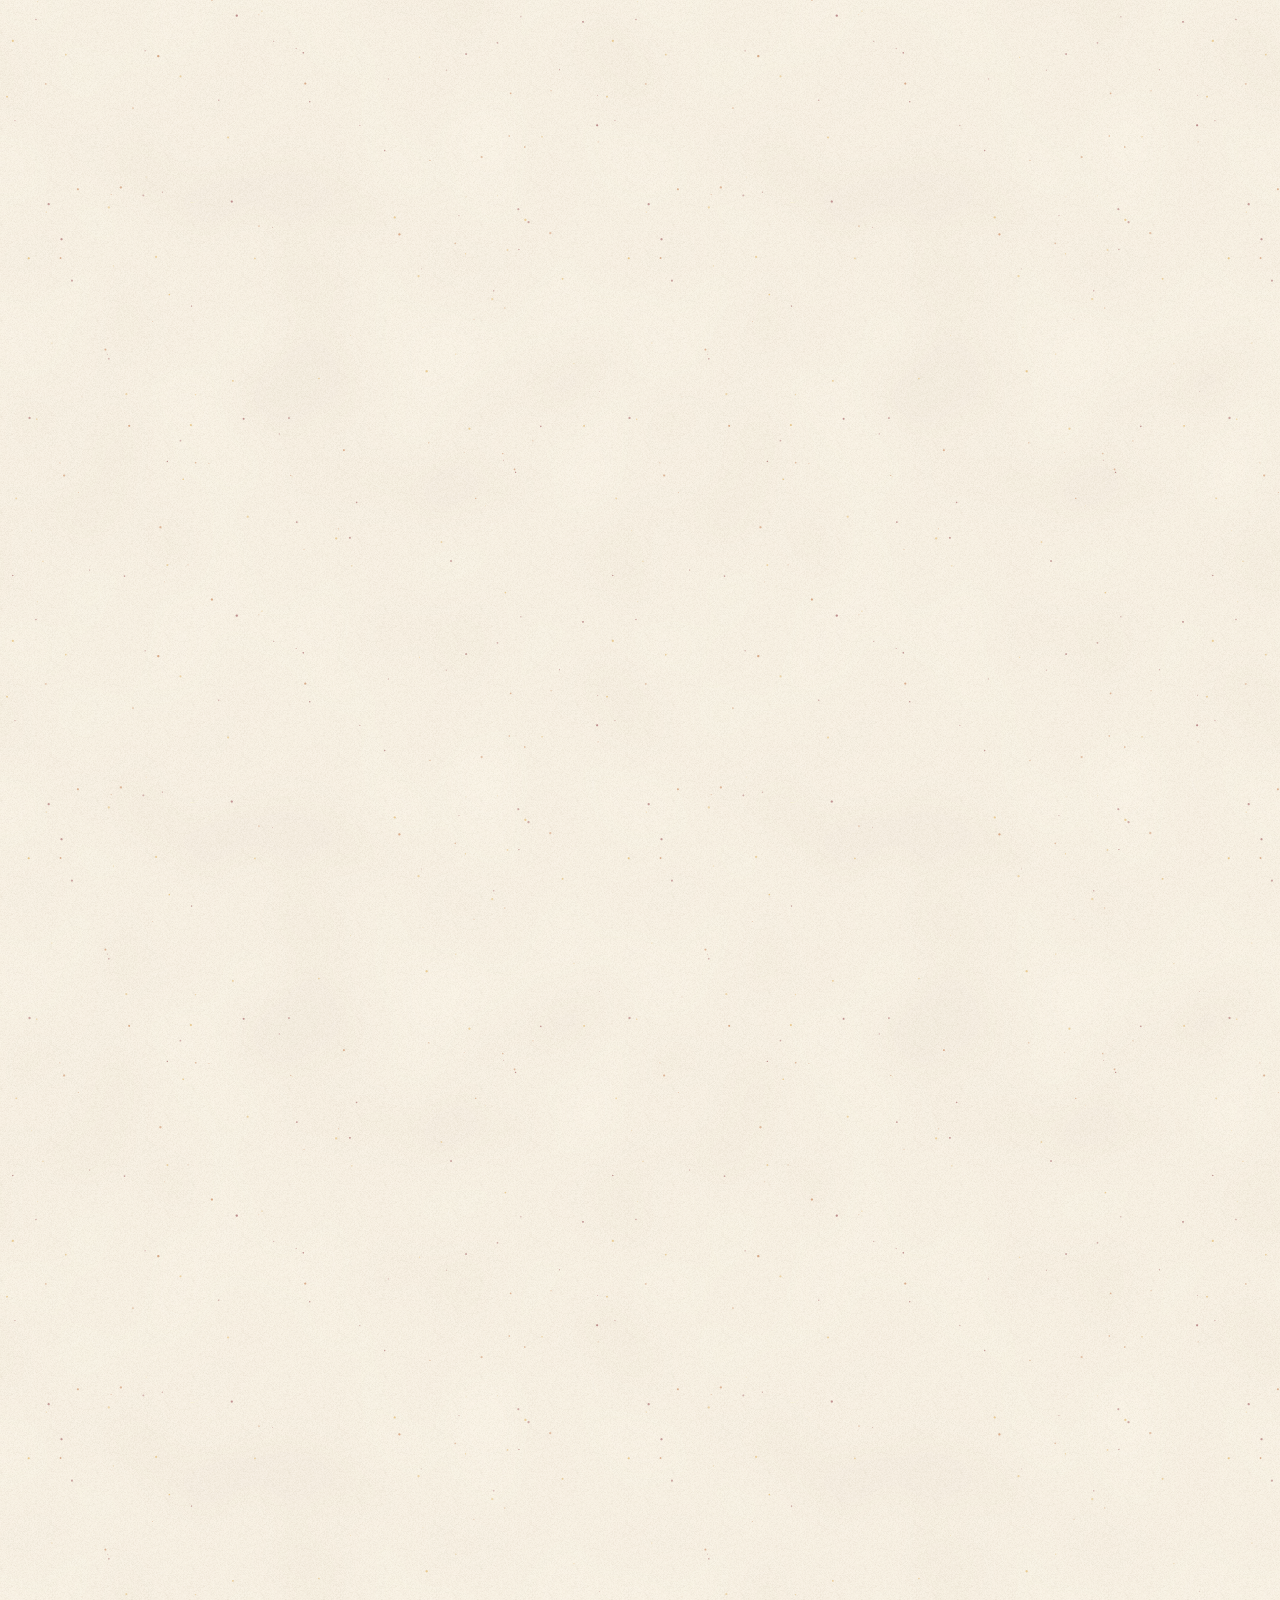
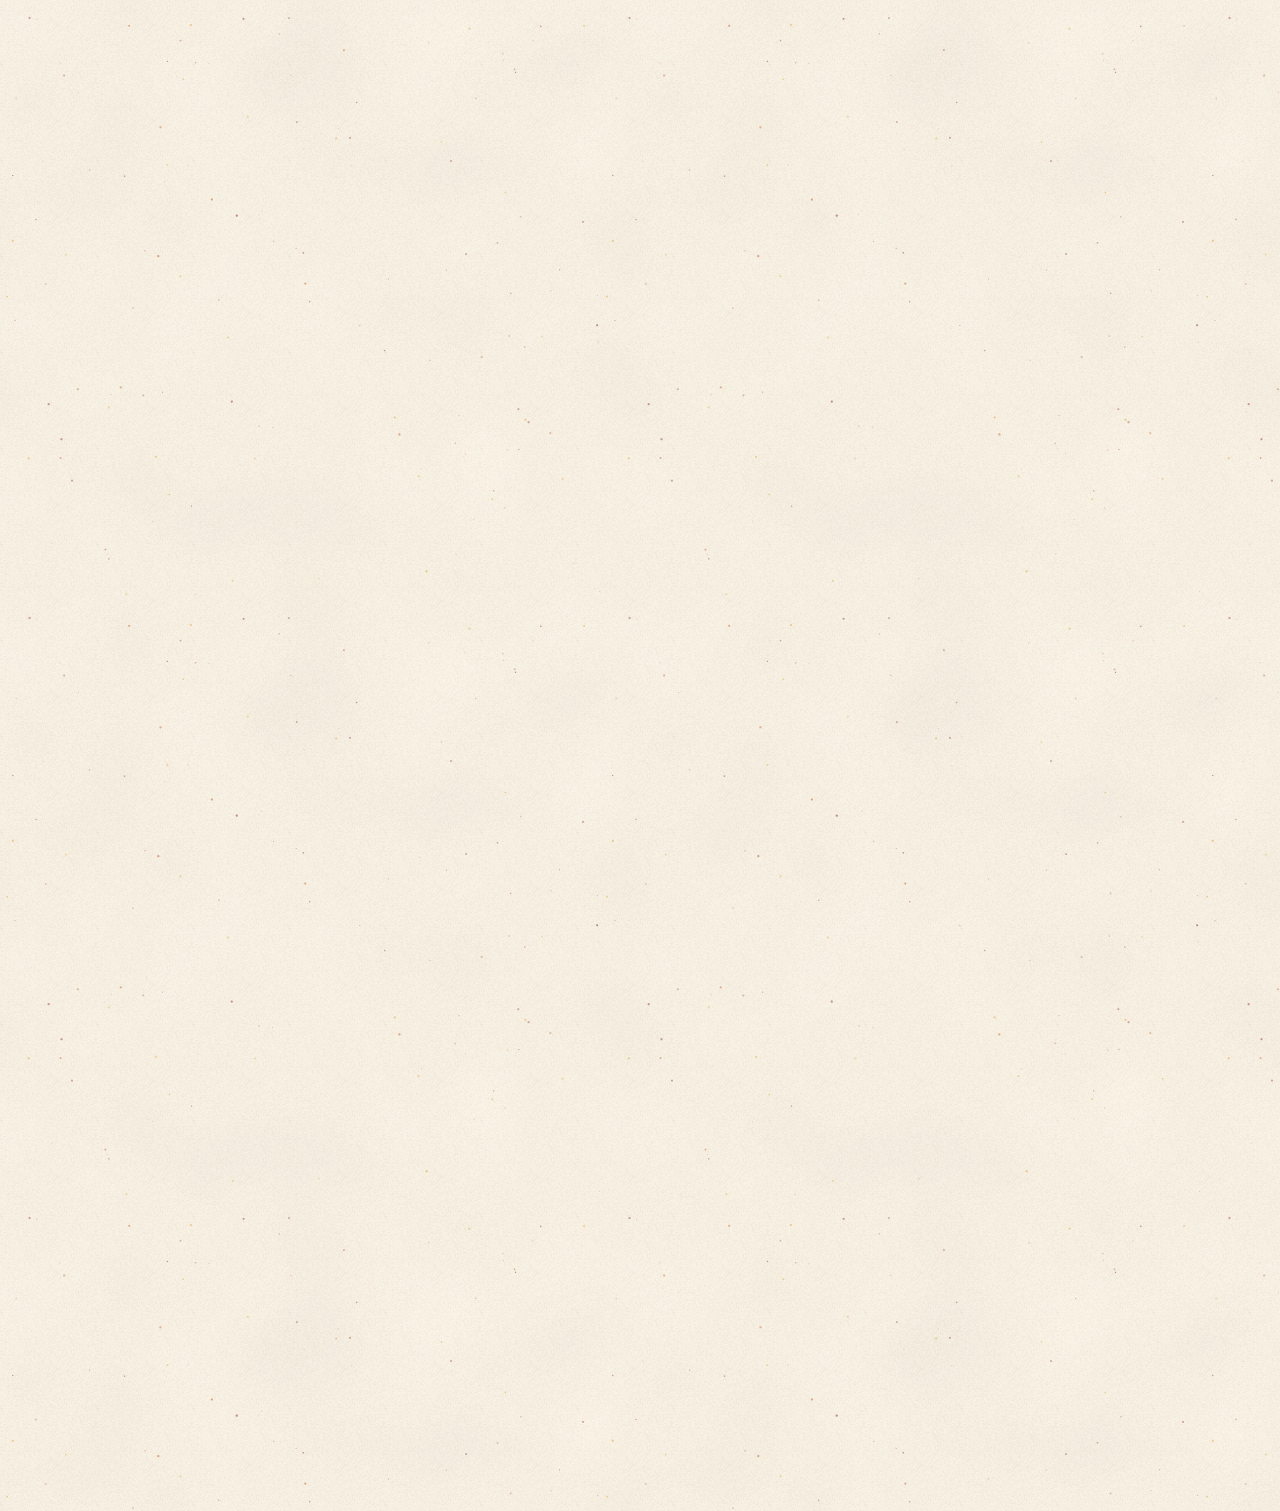
==== commit 69eb64b9: "Update dataset counts to the final release 15,614 sequences (15.6K accepted), 13.1M views, 20.3 hour" ====
--- a/index.html
+++ b/index.html
@@ -5,13 +5,13 @@
 <meta charset="utf-8">
 <meta name="viewport" content="width=device-width, initial-scale=1">
 <title>Schlepp — A Multi-View Synthetic Dataset of Humans Carrying Objects</title>
-<meta name="description" content="Schlepp is a 20-hour, 13.3M-view multi-camera synthetic dataset of humans picking up, carrying, and placing objects, with dense ground truth across seven modalities.">
+<meta name="description" content="Schlepp is a 20-hour, 13.1M-view multi-camera synthetic dataset of humans picking up, carrying, and placing objects, with dense ground truth across seven modalities.">
 <!-- Link previews. Crawlers need absolute URLs; the image is a 1200x630 (1.91:1, uncropped by
      large cards) modality-slices still from the static camera (frame 70). -->
 <meta property="og:type" content="website">
 <meta property="og:url" content="https://facebookresearch.github.io/schlepp/">
 <meta property="og:title" content="Schlepp: A Multi-View Synthetic Dataset of Humans Carrying Objects">
-<meta property="og:description" content="Schlepp is a 20-hour, 13.3M-view multi-camera synthetic dataset of humans picking up, carrying, and placing objects, with dense ground truth across seven modalities.">
+<meta property="og:description" content="Schlepp is a 20-hour, 13.1M-view multi-camera synthetic dataset of humans picking up, carrying, and placing objects, with dense ground truth across seven modalities.">
 <meta property="og:image" content="https://facebookresearch.github.io/schlepp/assets/social-wide.jpg">
 <meta property="og:image:width" content="1200">
 <meta property="og:image:height" content="630">
@@ -96,7 +96,7 @@
           colors="var(--wine) var(--gold) var(--copper)"></truchet-pattern></div>
       </div>
       <ul class="stats">
-        <li class="gold"><strong>13.3M <em>views</em></strong><span>2.2M frames<br />× 6 cameras</span></li>
+        <li class="gold"><strong>13.1M <em>views</em></strong><span>2.2M frames<br />× 6 cameras</span></li>
         <li class="copper"><strong>6 <em>cameras</em></strong><span>3 exocentric,<br />3 egocentric</span></li>
         <li class="wine"><strong>7 <em>modalities</em></strong><span>dense ground truth</span></li>
         <li class="gold"><strong>Full HD</strong><span>1920 × 1080 exo,<br />2016 × 1512 Aria RGB</span></li>
@@ -188,7 +188,7 @@
             <tr><th>BEDLAM 2.0</th>    <td>Sim</td>  <td>8M</td>     <td>1</td>     <td class="no">–</td><td class="no">–</td><td class="yes">✓</td><td class="yes">✓</td><td class="no">–</td><td class="no">–</td><td>Partial</td><td>Body only</td></tr>
             <tr><th>NymeriaPlus</th>   <td>Real</td> <td>&gt;200M</td> <td>12</td>    <td class="yes">✓</td><td class="yes">✓</td><td class="yes">✓</td><td>Real</td><td class="no">–</td><td class="no">–</td><td class="no">–</td><td class="yes">MHR + OBB</td></tr>
             <tr><th>Ego-Exo4D</th>     <td>Real</td> <td>&gt;100M</td><td>7–8</td>   <td class="yes">✓</td><td class="yes">✓</td><td class="yes">✓</td><td>Real</td><td class="no">–</td><td class="no">–</td><td class="no">–</td><td>Body only</td></tr>
-            <tr class="self"><th>Schlepp</th><td>Sim</td><td>13.3M</td><td>6</td><td class="yes">✓</td><td class="yes">✓</td><td class="yes">✓</td><td class="yes">✓</td><td class="yes">✓</td><td class="yes">✓</td><td class="yes">✓</td><td class="yes">MHR + OBB</td></tr>
+            <tr class="self"><th>Schlepp</th><td>Sim</td><td>13.1M</td><td>6</td><td class="yes">✓</td><td class="yes">✓</td><td class="yes">✓</td><td class="yes">✓</td><td class="yes">✓</td><td class="yes">✓</td><td class="yes">✓</td><td class="yes">MHR + OBB</td></tr>
           </tbody>
         </table>
       </div>
@@ -246,10 +246,10 @@
       <div class="method-row">
         <div>
           <h4>Human-verified sequences</h4>
-          <p>Annotators reviewed every sequence that passed our automatic checks and judged whether the motion and the grasp look plausible. They accepted about 15.9K of 57.2K.</p>
+          <p>Annotators reviewed every sequence that passed our automatic checks and judged whether the motion and the grasp look plausible. They accepted about 15.6K of 57.2K.</p>
         </div>
         <div class="funnel-card">
-          <svg class="funnel" viewBox="0 0 390 166" role="img" aria-label="About 162K sequences generated, 57.2K passed automatic checks, 15.9K accepted by human reviewers">
+          <svg class="funnel" viewBox="0 0 390 166" role="img" aria-label="About 162K sequences generated, 57.2K passed automatic checks, 15.6K accepted by human reviewers">
             <defs>
               <linearGradient id="flow0" x1="0" y1="0" x2="0" y2="1"><stop offset="0" stop-color="var(--gold)"/><stop offset="1" stop-color="var(--copper)"/></linearGradient>
               <linearGradient id="flow1" x1="0" y1="0" x2="0" y2="1"><stop offset="0" stop-color="var(--copper)"/><stop offset="1" stop-color="var(--wine)"/></linearGradient>
@@ -266,8 +266,8 @@
             <text x="225.1" y="83" class="funnel-count">57.2K</text>
             <text x="0" y="145" class="funnel-label">Accepted</text>
             <text x="0" y="160" class="funnel-detail">human review</text>
-            <rect x="150" y="132" width="18.6" height="30" rx="5" fill="var(--wine)"/>
-            <text x="176.6" y="147" class="funnel-count">15.9K</text>
+            <rect x="150" y="132" width="18.3" height="30" rx="5" fill="var(--wine)"/>
+            <text x="176.3" y="147" class="funnel-count">15.6K</text>
           </svg>
         </div>
       </div>
@@ -314,9 +314,9 @@
         <div>
           <h4>Sequences</h4>
           <ul class="facts">
-            <li>15,850 sequences.</li>
+            <li>15,614 sequences.</li>
             <li>Mostly 130 to 144 frames at 30 fps (mean 140).</li>
-            <li>20.6 hours in total.</li>
+            <li>20.3 hours in total.</li>
           </ul>
           <h4>Conventions</h4>
           <ul class="facts">
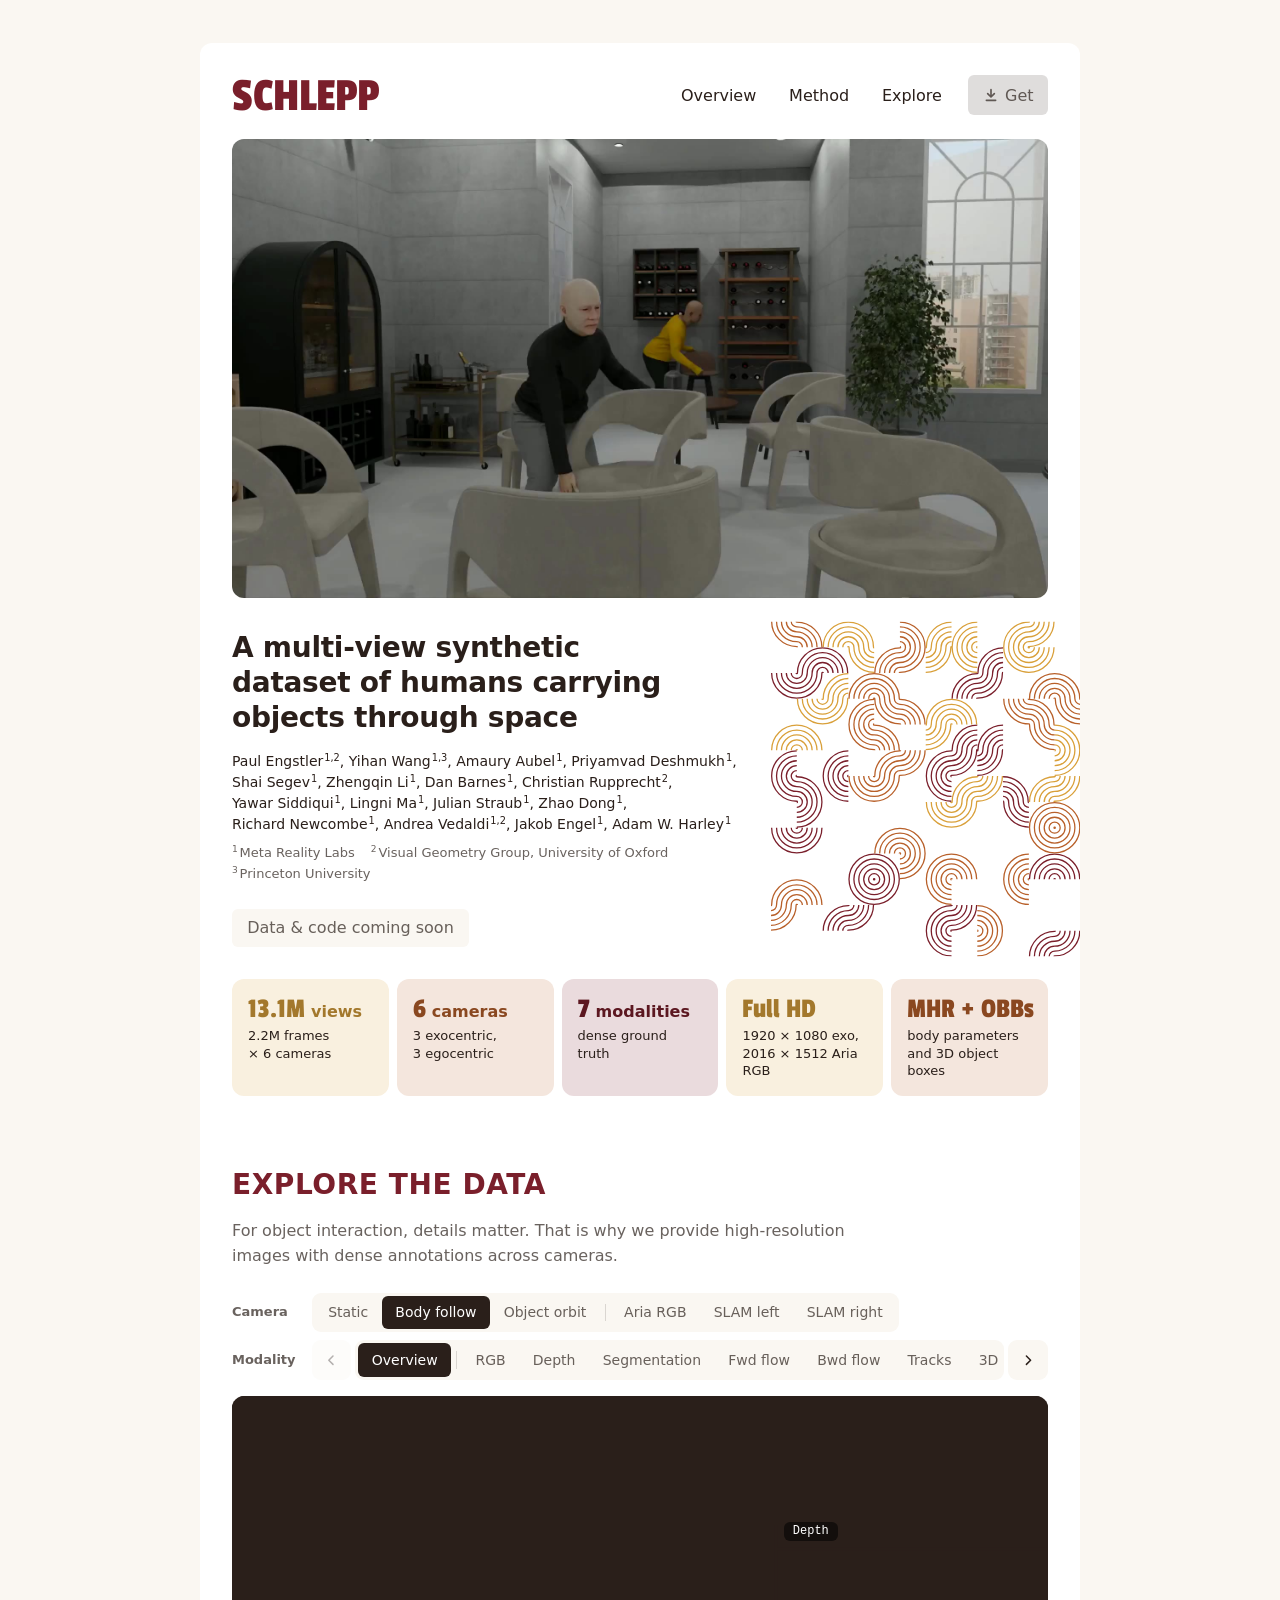
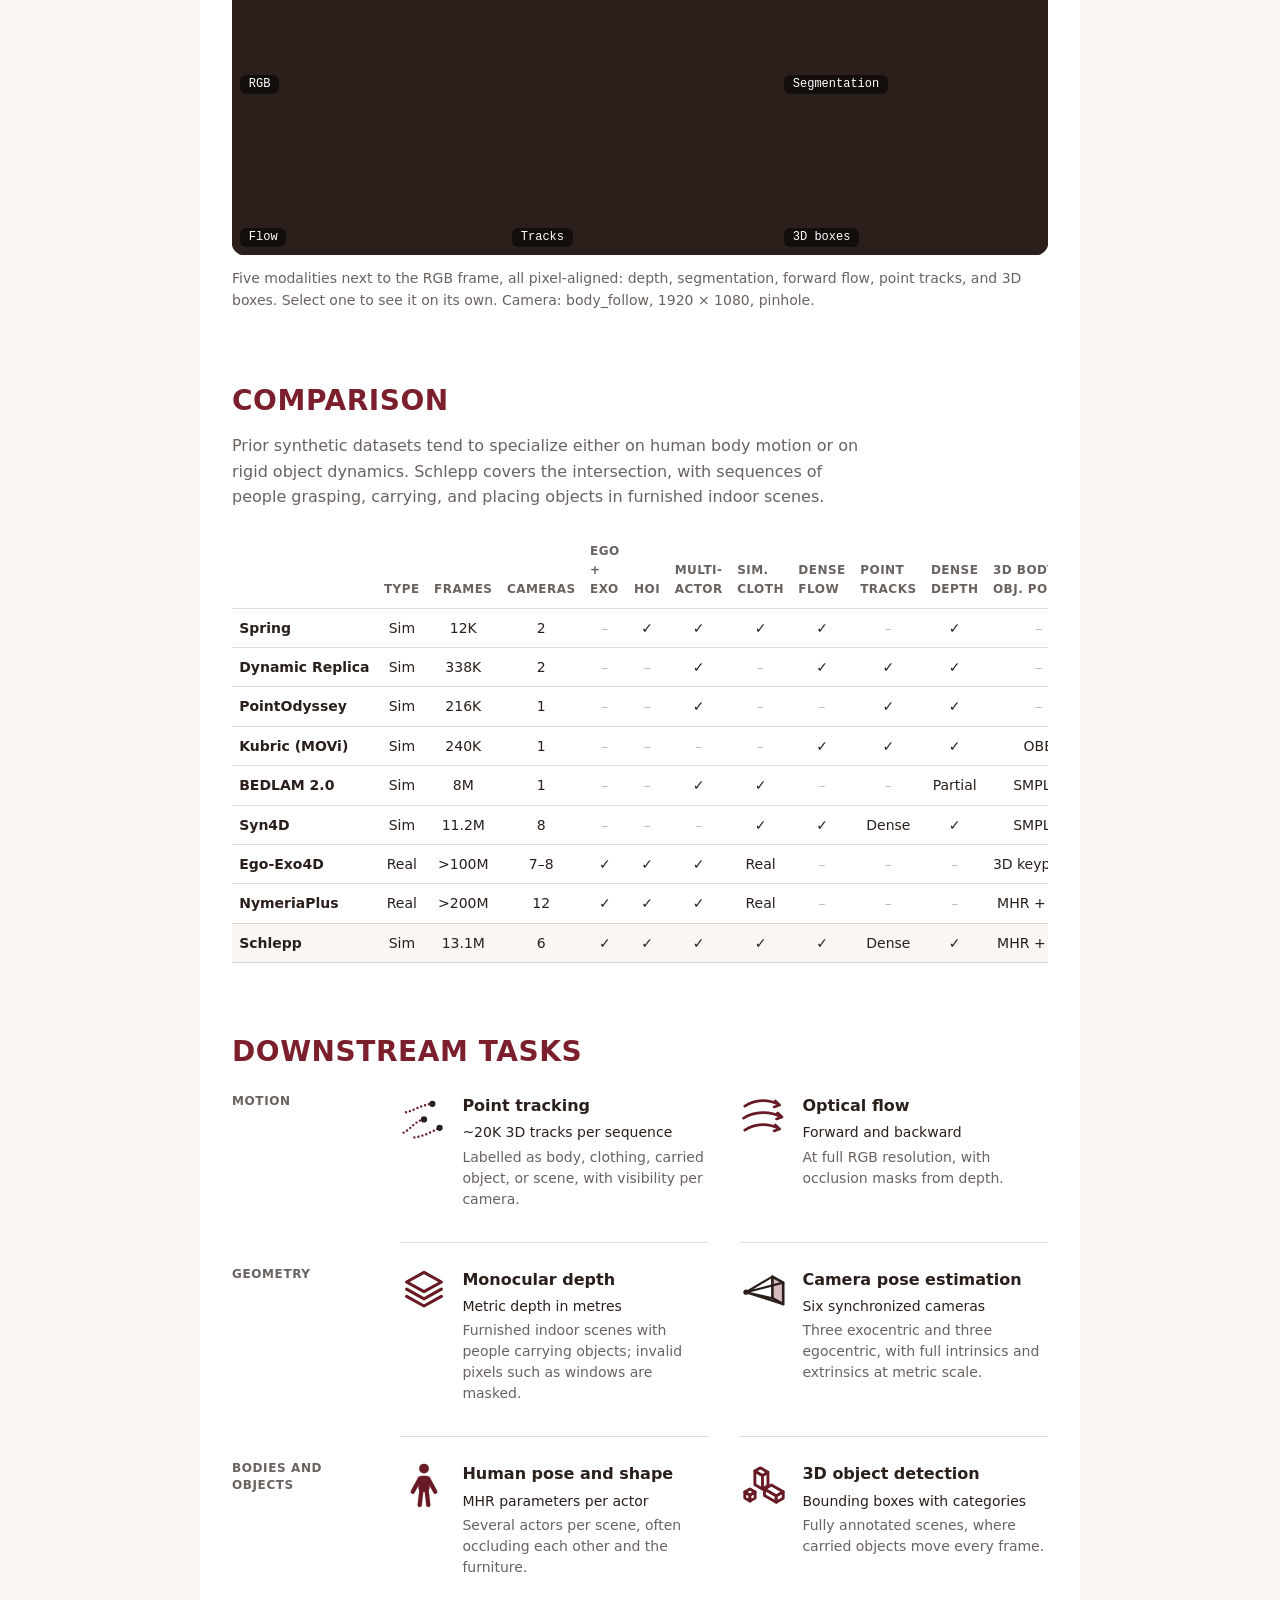
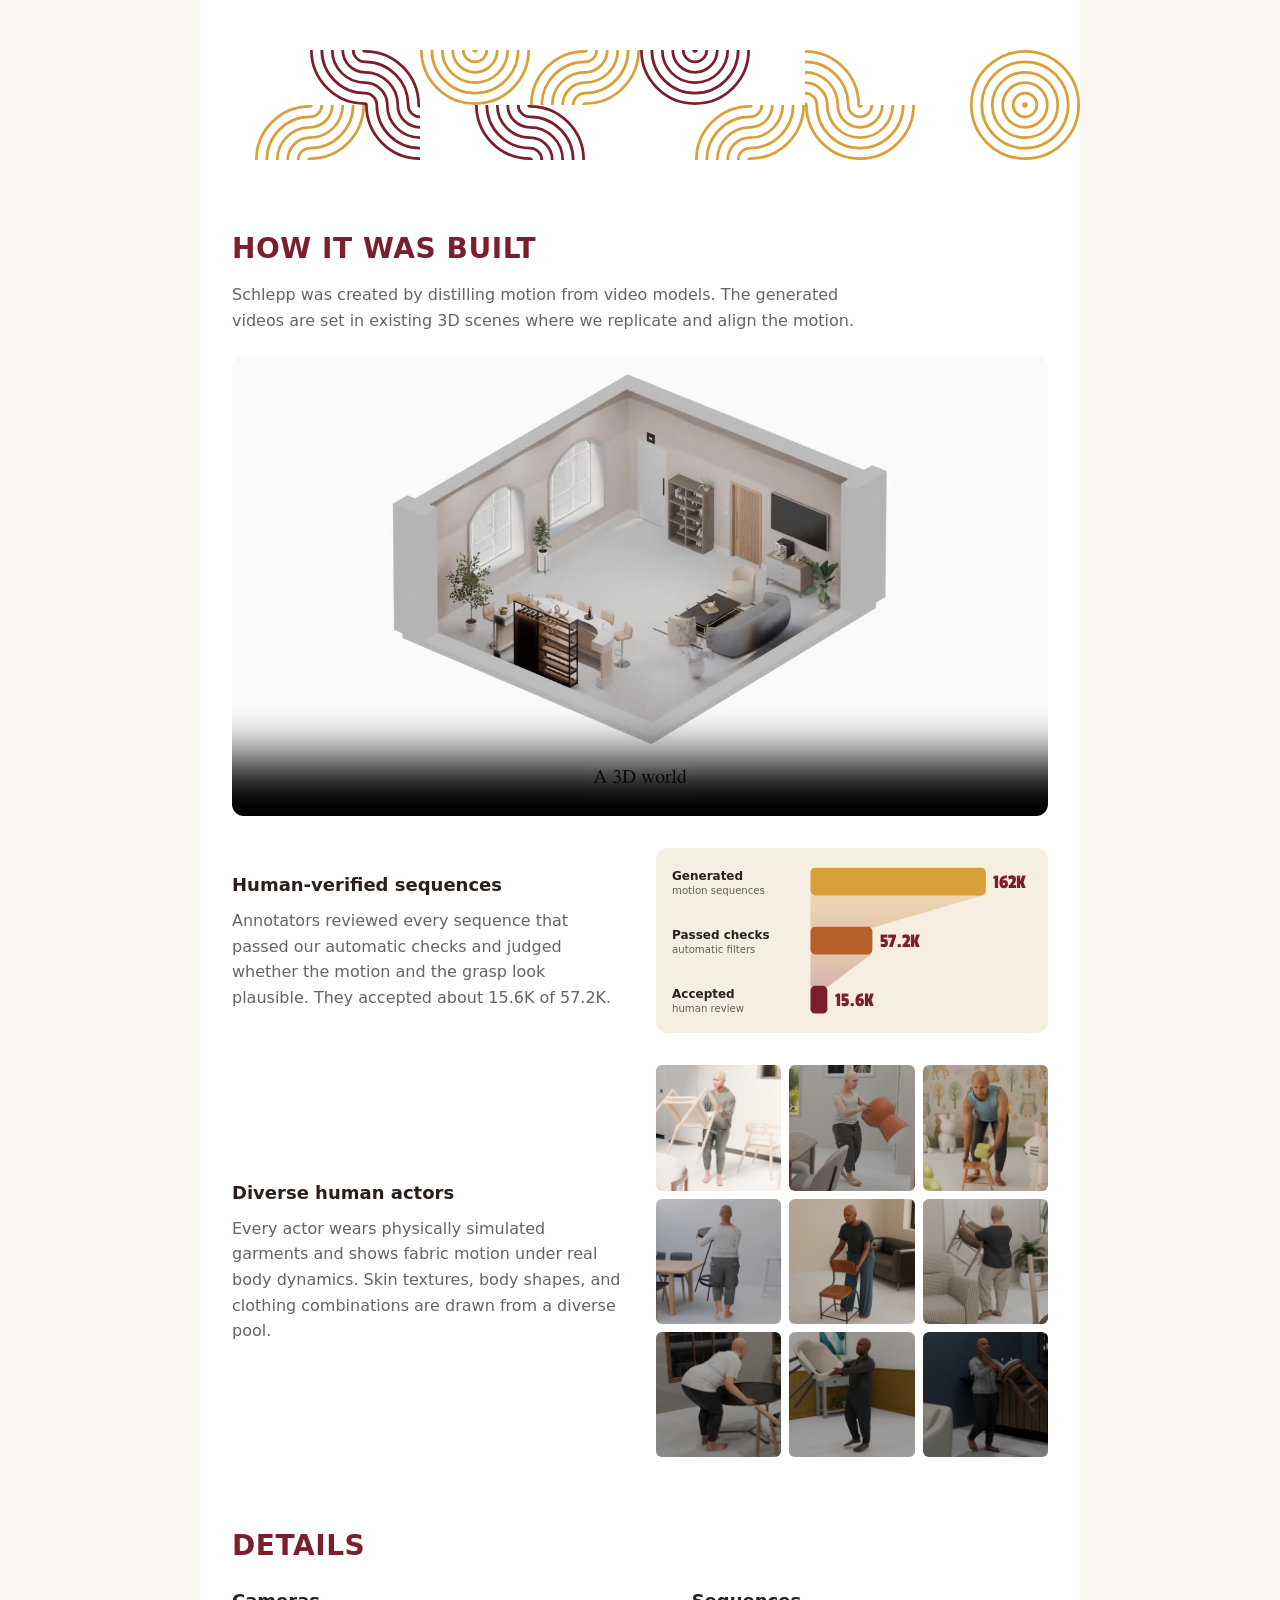
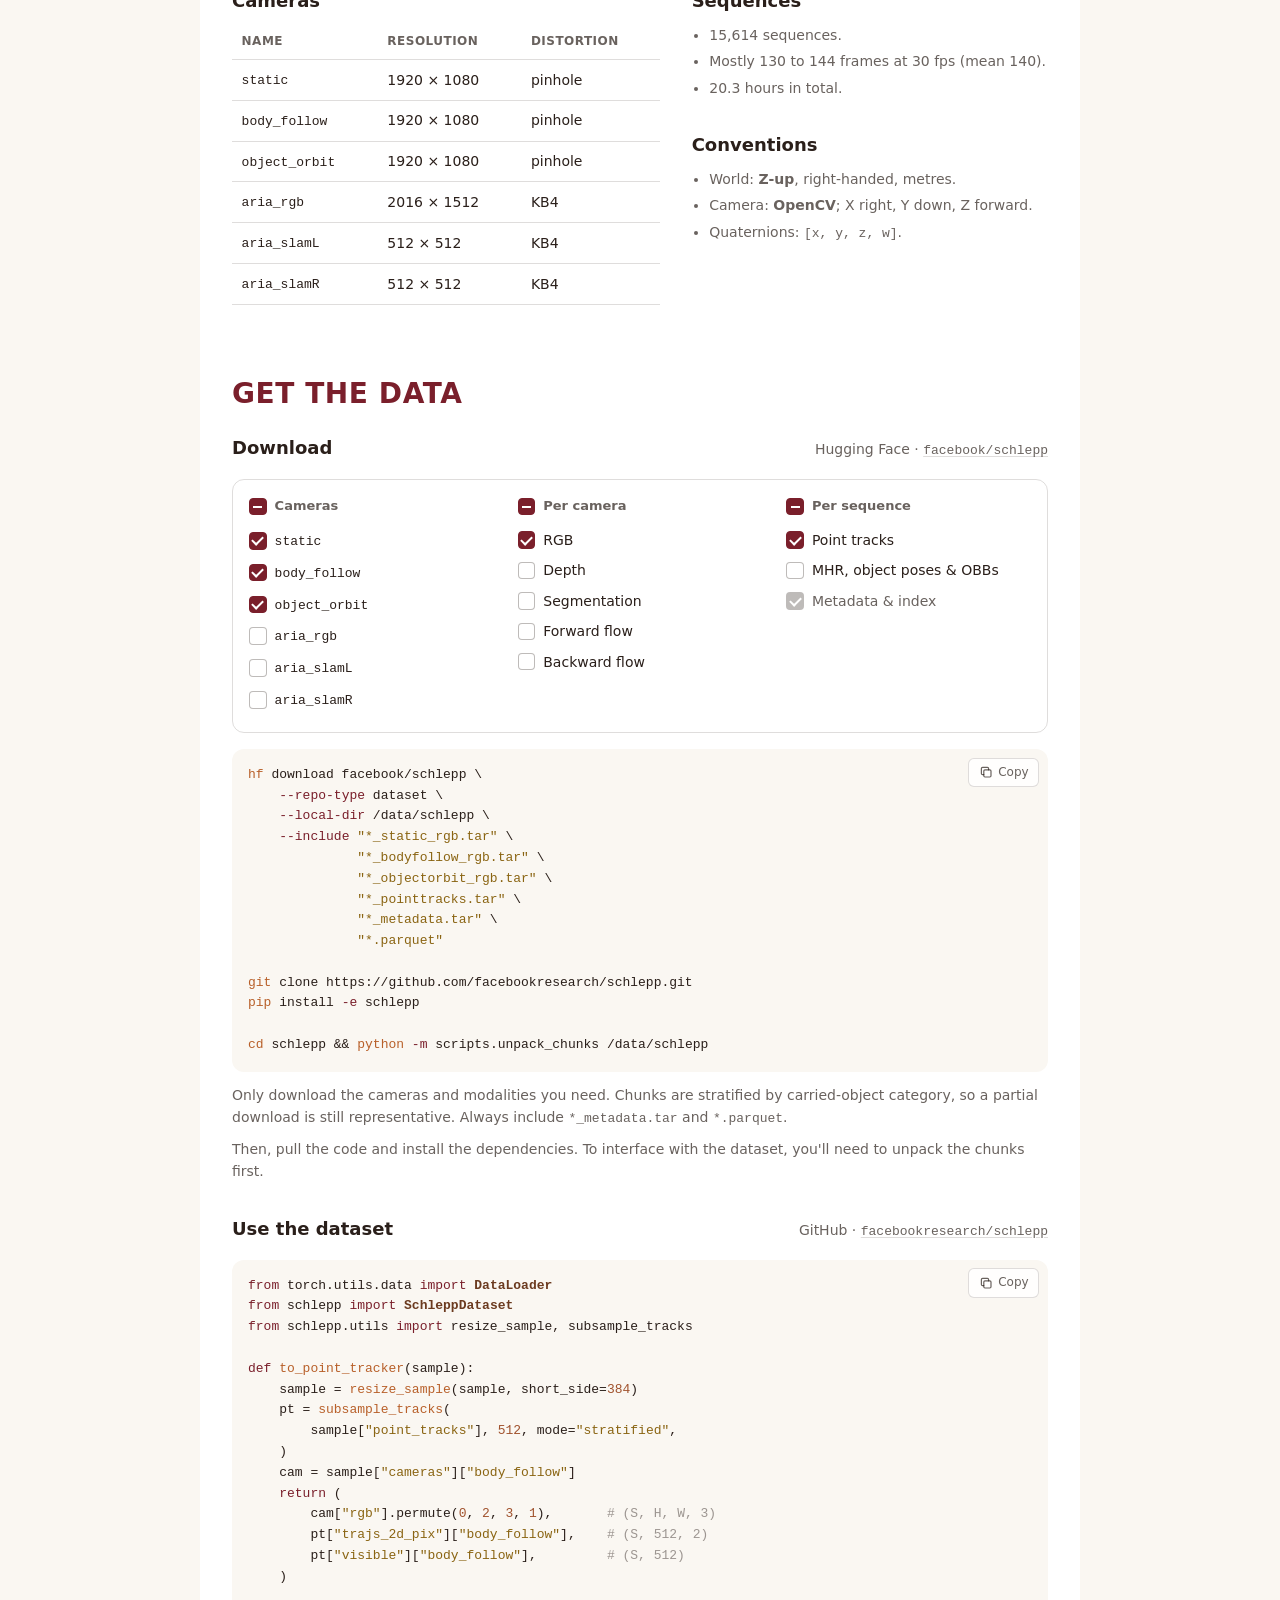
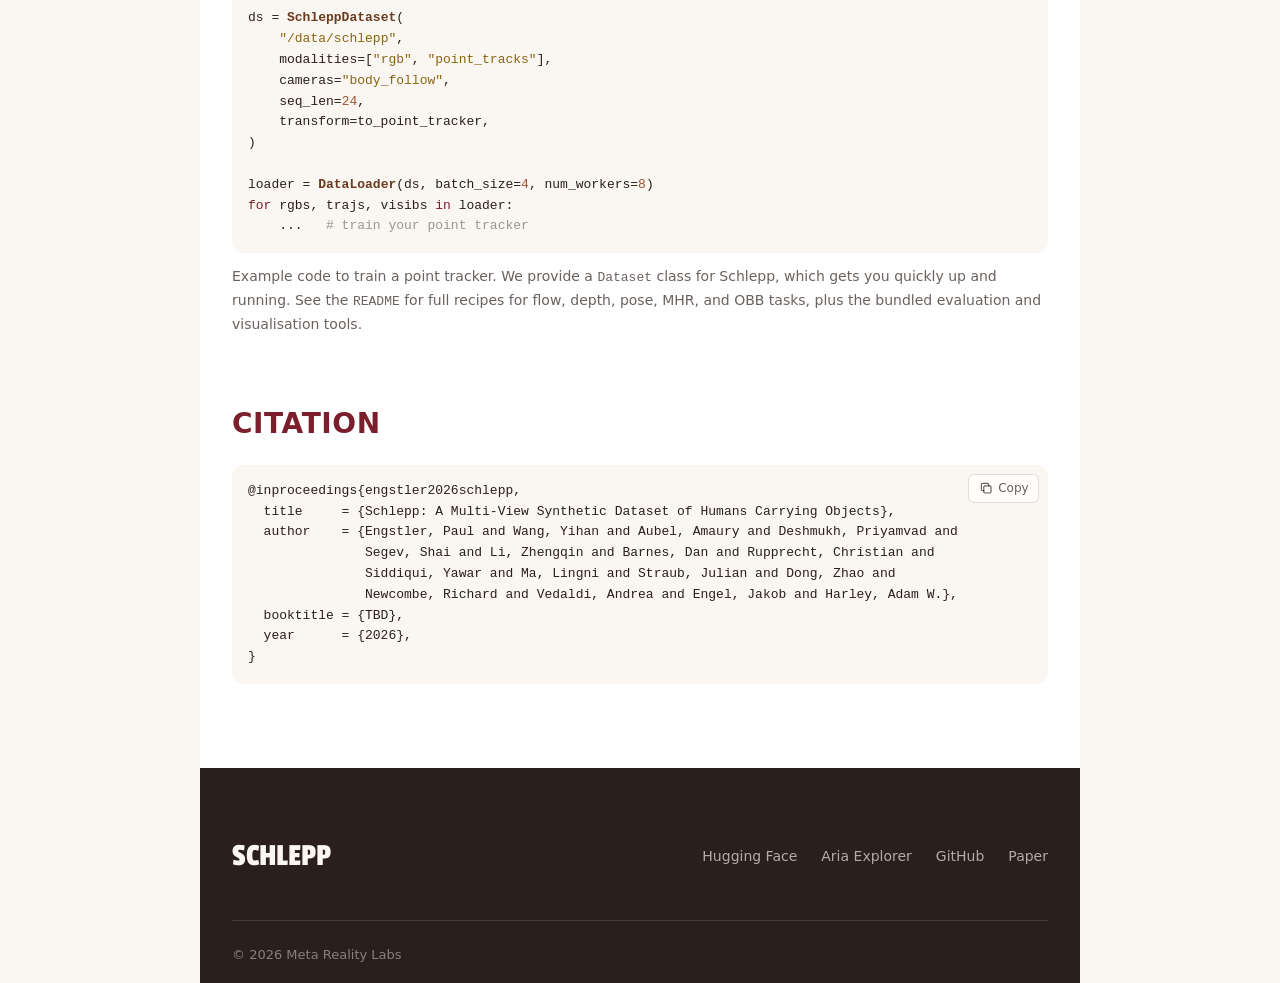
==== commit 4f564254: "Replace the method gallery with a video and refine the site's design - Method section: the supplemen" ====
--- a/index.html
+++ b/index.html
@@ -20,12 +20,9 @@
 <link rel="preconnect" href="https://fonts.googleapis.com">
 <link rel="preconnect" href="https://fonts.gstatic.com" crossorigin>
 <link href="https://fonts.googleapis.com/css2?family=Passion+One&display=swap" rel="stylesheet">
-  <link rel="preload" href="assets/paper/grain.png" as="image">
-  <link rel="preload" href="assets/paper/mottle.png" as="image">
-  <link rel="preload" href="assets/paper/speckles.png" as="image">
-<link rel="stylesheet" href="styles.css?v=24">
+<link rel="stylesheet" href="styles.css?v=27">
 <script src="truchet.js?v=21" defer></script>
-<script src="main.js?v=23" defer></script>
+<script src="main.js?v=25" defer></script>
 </head>
 <body>
 <main>
@@ -176,19 +173,19 @@
             <tr>
               <th></th><th>Type</th><th>Frames</th><th>Cameras</th><th>Ego + Exo</th><th>HOI</th>
               <th>Multi-actor</th><th>Sim. cloth</th><th>Dense flow</th><th>Point tracks</th>
-              <th>Dense depth</th><th>3D body + obj poses</th>
+              <th>Dense depth</th><th>3D body + obj. poses</th>
             </tr>
           </thead>
           <tbody>
             <tr><th>Spring</th>        <td>Sim</td>  <td>12K</td>     <td>2</td>     <td class="no">–</td><td class="yes">✓</td><td class="yes">✓</td><td class="yes">✓</td><td class="yes">✓</td><td class="no">–</td><td class="yes">✓</td><td class="no">–</td></tr>
-            <tr><th>Hypersim</th>      <td>Sim</td>  <td>77K</td>    <td>1</td>     <td class="no">–</td><td class="no">–</td><td class="no">–</td><td class="no">–</td><td class="no">–</td><td class="no">–</td><td class="yes">✓</td><td>Obj only</td></tr>
-            <tr><th>PointOdyssey</th>  <td>Sim</td>  <td>216K</td>   <td>1</td>     <td class="no">–</td><td class="no">–</td><td class="yes">✓</td><td class="no">–</td><td class="no">–</td><td class="yes">✓</td><td class="yes">✓</td><td>Body only</td></tr>
-            <tr><th>Kubric (MOVi)</th> <td>Sim</td>  <td>240K</td>   <td>1</td>     <td class="no">–</td><td class="no">–</td><td class="no">–</td><td class="no">–</td><td class="yes">✓</td><td class="yes">✓</td><td class="yes">✓</td><td>Obj only</td></tr>
-            <tr><th>Syn4D</th>         <td>Sim</td>  <td>11.2M</td>   <td>8</td>     <td class="no">–</td><td class="no">–</td><td class="no">–</td><td class="yes">✓</td><td class="yes">✓</td><td class="yes">✓</td><td class="yes">✓</td><td>Body only</td></tr>
-            <tr><th>BEDLAM 2.0</th>    <td>Sim</td>  <td>8M</td>     <td>1</td>     <td class="no">–</td><td class="no">–</td><td class="yes">✓</td><td class="yes">✓</td><td class="no">–</td><td class="no">–</td><td>Partial</td><td>Body only</td></tr>
+            <tr><th>Dynamic Replica</th><td>Sim</td> <td>338K</td>   <td>2</td>     <td class="no">–</td><td class="no">–</td><td class="yes">✓</td><td class="no">–</td><td class="yes">✓</td><td class="yes">✓</td><td class="yes">✓</td><td class="no">–</td></tr>
+            <tr><th>PointOdyssey</th>  <td>Sim</td>  <td>216K</td>   <td>1</td>     <td class="no">–</td><td class="no">–</td><td class="yes">✓</td><td class="no">–</td><td class="no">–</td><td class="yes">✓</td><td class="yes">✓</td><td class="no">–</td></tr>
+            <tr><th>Kubric (MOVi)</th> <td>Sim</td>  <td>240K</td>   <td>1</td>     <td class="no">–</td><td class="no">–</td><td class="no">–</td><td class="no">–</td><td class="yes">✓</td><td class="yes">✓</td><td class="yes">✓</td><td>OBB</td></tr>
+            <tr><th>BEDLAM 2.0</th>    <td>Sim</td>  <td>8M</td>     <td>1</td>     <td class="no">–</td><td class="no">–</td><td class="yes">✓</td><td class="yes">✓</td><td class="no">–</td><td class="no">–</td><td>Partial</td><td>SMPL-X</td></tr>
+            <tr><th>Syn4D</th>         <td>Sim</td>  <td>11.2M</td>   <td>8</td>     <td class="no">–</td><td class="no">–</td><td class="no">–</td><td class="yes">✓</td><td class="yes">✓</td><td class="yes">Dense</td><td class="yes">✓</td><td>SMPL-X</td></tr>
+            <tr><th>Ego-Exo4D</th>     <td>Real</td> <td>&gt;100M</td><td>7–8</td>   <td class="yes">✓</td><td class="yes">✓</td><td class="yes">✓</td><td>Real</td><td class="no">–</td><td class="no">–</td><td class="no">–</td><td>3D keypoints</td></tr>
             <tr><th>NymeriaPlus</th>   <td>Real</td> <td>&gt;200M</td> <td>12</td>    <td class="yes">✓</td><td class="yes">✓</td><td class="yes">✓</td><td>Real</td><td class="no">–</td><td class="no">–</td><td class="no">–</td><td class="yes">MHR + OBB</td></tr>
-            <tr><th>Ego-Exo4D</th>     <td>Real</td> <td>&gt;100M</td><td>7–8</td>   <td class="yes">✓</td><td class="yes">✓</td><td class="yes">✓</td><td>Real</td><td class="no">–</td><td class="no">–</td><td class="no">–</td><td>Body only</td></tr>
-            <tr class="self"><th>Schlepp</th><td>Sim</td><td>13.1M</td><td>6</td><td class="yes">✓</td><td class="yes">✓</td><td class="yes">✓</td><td class="yes">✓</td><td class="yes">✓</td><td class="yes">✓</td><td class="yes">✓</td><td class="yes">MHR + OBB</td></tr>
+            <tr class="self"><th>Schlepp</th><td>Sim</td><td>13.1M</td><td>6</td><td class="yes">✓</td><td class="yes">✓</td><td class="yes">✓</td><td class="yes">✓</td><td class="yes">✓</td><td class="yes">Dense</td><td class="yes">✓</td><td class="yes">MHR + OBB</td></tr>
           </tbody>
         </table>
       </div>
@@ -198,15 +195,15 @@
     <section id="tasks" class="block">
       <h3>Downstream tasks</h3>
         <div class="task-themes">
-          <span class="task-theme t-wine">Motion</span>
-          <article class="task t-wine"><svg class="task-icon" viewBox="0 0 40 40" aria-hidden="true"><path class="ac trail" d="M3 33C9 30 13 23 20 22"/><path class="ac trail" d="M5 16C11 15 17 10 27 9"/><path class="ac trail" d="M12 37C20 36 27 32 33 29"/><circle class="dot" cx="20" cy="22" r="2.6"/><circle class="dot" cx="27" cy="9" r="2.6"/><circle class="dot" cx="33" cy="29" r="2.6"/></svg><h4>Point tracking</h4><strong>~20K 3D tracks per sequence</strong><p>Labelled as body, clothing, carried object, or scene, with visibility per camera.</p></article>
-          <article class="task t-wine"><svg class="task-icon" viewBox="0 0 40 40" aria-hidden="true"><path class="ac" d="M4 11C13 5 24 5 33 10M29.4 6.6L33 10L28.4 11.6"/><path class="ac" d="M3 21C12 15 25 15 35 20M31.4 16.6L35 20L30.4 21.6"/><path class="ac" d="M4 31C13 25 24 25 33 30M29.4 26.6L33 30L28.4 31.6"/></svg><h4>Optical flow</h4><strong>Forward and backward</strong><p>At full RGB resolution, with occlusion masks from depth.</p></article>
-          <span class="task-theme t-gold">Geometry</span>
-          <article class="task t-gold"><svg class="task-icon" viewBox="0 0 40 40" aria-hidden="true"><g class="layers"><path d="M20 4.5L34.5 12.5L20 20.5L5.5 12.5Z"/><path d="M5.5 18.5L20 26.5L34.5 18.5"/><path d="M5.5 24.5L20 32.5L34.5 24.5"/></g></svg><h4>Monocular depth</h4><strong>Metric depth in metres</strong><p>Furnished indoor scenes with people carrying objects; invalid pixels such as windows are masked.</p></article>
-          <article class="task t-gold"><svg class="task-icon" viewBox="0 0 40 40" aria-hidden="true"><path class="ac fill" d="M27 8L36 13V31L27 26Z"/><path d="M5 21L27 8M5 21L36 13M5 21L36 31M5 21L27 26"/><circle class="dot" cx="5" cy="21" r="2.2"/></svg><h4>Camera pose estimation</h4><strong>Six synchronized cameras</strong><p>Three exocentric and three egocentric, with full intrinsics and extrinsics at metric scale.</p></article>
-          <span class="task-theme t-copper">Bodies and objects</span>
-          <article class="task t-copper"><svg class="task-icon" viewBox="0 0 40 40" aria-hidden="true"><g class="figure"><circle cx="20" cy="6.3" r="4.1"/><rect x="15.3" y="12.2" width="9.4" height="13.6" rx="3.6"/><path class="limbs" d="M16.6 14.6L10.6 25.6M23.4 14.6L29.4 25.6M17.9 24L16.4 36.6M22.1 24L23.6 36.6"/></g></svg><h4>Human pose and shape</h4><strong>MHR parameters per actor</strong><p>Several actors per scene, often occluding each other and the furniture.</p></article>
-          <article class="task t-copper"><svg class="task-icon" viewBox="0 0 40 40" aria-hidden="true"><g class="boxes"><polygon points="12.4,19.7 18.7,23.3 18.7,12.0 12.4,8.3"/><polygon points="23.3,20.7 18.7,23.3 18.7,12.0 23.3,9.3"/><polygon points="17.0,5.7 23.3,9.3 18.7,12.0 12.4,8.3"/><polygon points="20.4,28.7 30.2,34.3 30.2,29.0 20.4,23.3"/><polygon points="36.0,31.0 30.2,34.3 30.2,29.0 36.0,25.7"/><polygon points="26.2,20.0 36.0,25.7 30.2,29.0 20.4,23.3"/><polygon points="4.0,30.8 8.3,33.3 8.3,28.3 4.0,25.8"/><polygon points="12.6,30.8 8.3,33.3 8.3,28.3 12.6,25.8"/><polygon points="8.3,23.3 12.6,25.8 8.3,28.3 4.0,25.8"/></g></svg><h4>3D object detection</h4><strong>Bounding boxes with categories</strong><p>Fully annotated scenes, where carried objects move every frame.</p></article>
+          <span class="task-theme">Motion</span>
+          <article class="task"><svg class="task-icon" viewBox="0 0 40 40" aria-hidden="true"><path class="ac trail" d="M3 33C9 30 13 23 20 22"/><path class="ac trail" d="M5 16C11 15 17 10 27 9"/><path class="ac trail" d="M12 37C20 36 27 32 33 29"/><circle class="dot" cx="20" cy="22" r="2.6"/><circle class="dot" cx="27" cy="9" r="2.6"/><circle class="dot" cx="33" cy="29" r="2.6"/></svg><h4>Point tracking</h4><strong>~20K 3D tracks per sequence</strong><p>Labelled as body, clothing, carried object, or scene, with visibility per camera.</p></article>
+          <article class="task"><svg class="task-icon" viewBox="0 0 40 40" aria-hidden="true"><path class="ac" d="M4 11C13 5 24 5 33 10M29.4 6.6L33 10L28.4 11.6"/><path class="ac" d="M3 21C12 15 25 15 35 20M31.4 16.6L35 20L30.4 21.6"/><path class="ac" d="M4 31C13 25 24 25 33 30M29.4 26.6L33 30L28.4 31.6"/></svg><h4>Optical flow</h4><strong>Forward and backward</strong><p>At full RGB resolution, with occlusion masks from depth.</p></article>
+          <span class="task-theme">Geometry</span>
+          <article class="task"><svg class="task-icon" viewBox="0 0 40 40" aria-hidden="true"><g class="layers"><path d="M20 4.5L34.5 12.5L20 20.5L5.5 12.5Z"/><path d="M5.5 18.5L20 26.5L34.5 18.5"/><path d="M5.5 24.5L20 32.5L34.5 24.5"/></g></svg><h4>Monocular depth</h4><strong>Metric depth in metres</strong><p>Furnished indoor scenes with people carrying objects; invalid pixels such as windows are masked.</p></article>
+          <article class="task"><svg class="task-icon" viewBox="0 0 40 40" aria-hidden="true"><path class="ac fill" d="M27 8L36 13V31L27 26Z"/><path d="M5 21L27 8M5 21L36 13M5 21L36 31M5 21L27 26"/><circle class="dot" cx="5" cy="21" r="2.2"/></svg><h4>Camera pose estimation</h4><strong>Six synchronized cameras</strong><p>Three exocentric and three egocentric, with full intrinsics and extrinsics at metric scale.</p></article>
+          <span class="task-theme">Bodies and objects</span>
+          <article class="task"><svg class="task-icon" viewBox="0 0 40 40" aria-hidden="true"><g class="figure"><circle cx="20" cy="6.3" r="4.1"/><rect x="15.3" y="12.2" width="9.4" height="13.6" rx="3.6"/><path class="limbs" d="M16.6 14.6L10.6 25.6M23.4 14.6L29.4 25.6M17.9 24L16.4 36.6M22.1 24L23.6 36.6"/></g></svg><h4>Human pose and shape</h4><strong>MHR parameters per actor</strong><p>Several actors per scene, often occluding each other and the furniture.</p></article>
+          <article class="task"><svg class="task-icon" viewBox="0 0 40 40" aria-hidden="true"><g class="boxes"><polygon points="12.4,19.7 18.7,23.3 18.7,12.0 12.4,8.3"/><polygon points="23.3,20.7 18.7,23.3 18.7,12.0 23.3,9.3"/><polygon points="17.0,5.7 23.3,9.3 18.7,12.0 12.4,8.3"/><polygon points="20.4,28.7 30.2,34.3 30.2,29.0 20.4,23.3"/><polygon points="36.0,31.0 30.2,34.3 30.2,29.0 36.0,25.7"/><polygon points="26.2,20.0 36.0,25.7 30.2,29.0 20.4,23.3"/><polygon points="4.0,30.8 8.3,33.3 8.3,28.3 4.0,25.8"/><polygon points="12.6,30.8 8.3,33.3 8.3,28.3 12.6,25.8"/><polygon points="8.3,23.3 12.6,25.8 8.3,28.3 4.0,25.8"/></g></svg><h4>3D object detection</h4><strong>Bounding boxes with categories</strong><p>Fully annotated scenes, where carried objects move every frame.</p></article>
         </div>
       </section>
 
@@ -218,30 +215,10 @@
       <h3>How it was built</h3>
       <p class="lead">Schlepp was created by distilling motion from video models. The generated videos are set in existing 3D scenes where we replicate and align the motion.</p>
 
-      <div class="sc-fold">
-        <div class="sc">
-          <div class="sc-pin">
-            <div class="sc-text">
-              <div class="sc-steps">
-                <article class="sc-step" data-stage="0"><p class="sc-stage-label">Goal</p><div class="mc-panels mc-single"><img src="assets/method/p14.svg" alt="A person grips a coffee table; a dashed outline marks where the table should end up" loading="lazy" decoding="async"></div><h4>The goal</h4><p>We want to generate a person picking up an object, moving with it inside the room, and placing it down somewhere else. As we want to use arbitrary objects and scenes, we do not want to rely on motion capture data.</p></article>
-                <article class="sc-step" data-stage="0"><div class="mc-panels mc-single"><img src="assets/method/p16.svg" alt="The motion split into a grasp, a carry, and the same grasp again" loading="lazy" decoding="async"></div><h4>Moving an object: grasp, carry, grasp</h4><p>We query a video model for the two components that make up a carry sequence separately. This makes 2D-3D alignment more feasible, reduces prompt complexity, and limits motion reconstruction errors.</p></article>
-                <article class="sc-step" data-stage="1"><p class="sc-stage-label">Contact pose</p><div class="mc-panels mc-single"><img src="assets/method/p01.svg" alt="Empty room with a level camera C1 facing the coffee table" loading="lazy" decoding="async"></div><h4>Defining the frame</h4><p>We place a camera <i>C</i><sub>1</sub> that frames the desired object in an artist-made 3D room, which will stage our motion sequence.</p></article>
-                <article class="sc-step" data-stage="1"><div class="mc-panels mc-single"><img src="assets/method/p17.svg" alt="The room with camera C1 and a person standing in a neutral pose at the table" loading="lazy" decoding="async"></div><h4>Placing an actor</h4><p>We add a randomized person in a neutral pose close to the target object. This fixes the person's scale, simplifying the pose and shape recovery.</p></article>
-                <article class="sc-step" data-stage="1"><div class="mc-panels mc-pair"><img src="assets/method/p15.svg" alt="Camera view t0: the actor stands at the table, which is highlighted" loading="lazy" decoding="async"><svg class="mc-arrow" viewBox="0 0 24 24" aria-hidden="true"><path d="M4 12h15M13 6l6 6-6 6"/></svg><img src="assets/method/p06.svg" alt="Camera view tN: the room without the table" loading="lazy" decoding="async"></div><h4>Conditioning the video model to touch the object</h4><p>By removing the object, we nudge the model to have the human touch the object and carry it outside the frame, a sequence that naturally includes a grasp.</p></article>
-                <article class="sc-step" data-stage="1"><div class="mc-panels mc-strip"><span class="mc-f mc-cond"><img src="assets/method/p18.svg" alt="t0: the actor stands at the table" loading="lazy" decoding="async"></span><span class="mc-f mc-key"><img src="assets/method/p04.svg" alt="tg: the generated person grips the table" loading="lazy" decoding="async"></span><span class="mc-f mc-dim"><img src="assets/method/p05.svg" alt="t_g+k: the generated person carries the table out" loading="lazy" decoding="async"></span><span class="mc-f mc-cond"><img src="assets/method/p06.svg" alt="tN: room without the table" loading="lazy" decoding="async"></span></div><h4>Generating the grasp motion</h4><p>The video model completes the sequence, including a grasp frame <i>t</i><sub>g</sub>, where the object is about to move. We discard the remaining frames.</p></article>
-                <article class="sc-step" data-stage="1"><div class="mc-panels mc-pair"><img src="assets/method/p04.svg" alt="Grasp frame tg" loading="lazy" decoding="async"><svg class="mc-arrow" viewBox="0 0 24 24" aria-hidden="true"><path d="M4 12h15M13 6l6 6-6 6"/></svg><img src="assets/method/p07.svg" alt="The extracted body, shown on its own" loading="lazy" decoding="async"></div><h4>Extracting the contact pose</h4><p>We estimate the body <b class="sym-hat">m</b> in the grasp frame and refine it into the contact pose <b>m</b><sup class="sym-star">&#8902;</sup>. We ensure that the person and grasp are in alignment with the 3D world.</p></article>
-                <article class="sc-step" data-stage="2"><p class="sc-stage-label">Carry motion</p><div class="mc-panels mc-single"><img src="assets/method/p08.svg" alt="Overview with camera C2, the start pose and the same pose moved and turned to the end position" loading="lazy" decoding="async"></div><h4>Setting up the carry sequence conditioning</h4><p>To tightly condition the sequence the video model needs to hallucinate, we define an end pose that reuses <b>m</b><sup class="sym-star">&#8902;</sup>, translated by &Delta; and rotated by &psi; (the transformation T). For better framing, we choose a new camera <i>C</i><sub>2</sub>.</p></article>
-                <article class="sc-step" data-stage="2"><div class="mc-panels mc-pair"><img src="assets/method/p09.svg" alt="Camera view s0: start state" loading="lazy" decoding="async"><svg class="mc-arrow" viewBox="0 0 24 24" aria-hidden="true"><path d="M4 12h15M13 6l6 6-6 6"/></svg><img src="assets/method/p12.svg" alt="Camera view sN: end state" loading="lazy" decoding="async"></div><h4>Conditioning for carry</h4><p>We render the start and end states from the new camera <i>C</i><sub>2</sub> as the first and last frames for the carry motion sequence.</p></article>
-                <article class="sc-step" data-stage="2"><div class="mc-panels mc-strip"><span class="mc-f mc-cond"><img src="assets/method/p09.svg" alt="s0: start state" loading="lazy" decoding="async"></span><span class="mc-f"><img src="assets/method/p10.svg" alt="s_i: the generated person lifts the table" loading="lazy" decoding="async"></span><span class="mc-f"><img src="assets/method/p11.svg" alt="s_j: the generated person carries the table" loading="lazy" decoding="async"></span><span class="mc-f mc-cond"><img src="assets/method/p12.svg" alt="sN: end state" loading="lazy" decoding="async"></span></div><h4>Generating the carry motion</h4><p>The video model produces a sequence of frames showing the lift, the walk, and the set-down.</p></article>
-                <article class="sc-step" data-stage="2"><div class="mc-panels mc-single"><img src="assets/method/p13.svg" alt="The extracted bodies of all four frames along the carry path, with the table" loading="lazy" decoding="async"></div><h4>Recovering the carry motion</h4><p>We extract the pose in every frame, smooth the motion, and "glue" the object to the hands. This eliminates tracking errors and plausibly matches real carrying motion.</p></article>
-              </div>
-              <div class="sc-dots" aria-label="Steps"></div>
-            </div>
-            <div class="sc-figure"><div class="sc-stage"></div></div>
-          </div>
-        </div>
-        <button class="sc-toggle" type="button" aria-expanded="false" hidden><span class="sc-toggle-open">Show all steps</span><span class="sc-toggle-close">Hide the steps</span><svg viewBox="0 0 24 24" aria-hidden="true"><path d="M6 9l6 6 6-6"/></svg></button>
-      </div>
+      <video class="method-video" controls muted loop playsinline webkit-playsinline preload="none" poster="assets/method_poster.jpg"
+             aria-label="Walkthrough of the data generation method">
+        <source src="assets/method.mp4" type="video/mp4">
+      </video>
 
       <div class="method-row">
         <div>
@@ -278,15 +255,15 @@
           <p>Every actor wears physically simulated garments and shows fabric motion under real body dynamics. Skin textures, body shapes, and clothing combinations are drawn from a diverse pool.</p>
         </div>
         <div class="actor-grid">
-          <img src="assets/people/125-RESTAURANT__obj42__cam01__v01.png" alt="Synthetic actor in a restaurant scene" loading="lazy">
-          <img src="assets/people/248-BAR__obj105__cam03__v00.png" alt="Synthetic actor in a bar scene" loading="lazy">
-          <img src="assets/people/952-PLAYROOM__obj48__cam03__v00.png" alt="Synthetic actor in a playroom scene" loading="lazy">
-          <img src="assets/people/1363-COFFEE_SHOP__obj3__cam03__v03.png" alt="Synthetic actor in a coffee shop scene" loading="lazy">
-          <img src="assets/people/156-RESTAURANT__obj71__cam00__v00.png" alt="Synthetic actor in a restaurant scene" loading="lazy">
-          <img src="assets/people/282-BAR__obj6__cam00__v00.png" alt="Synthetic actor in a bar scene" loading="lazy">
-          <img src="assets/people/953-PLAYROOM__obj27__cam00__v02.png" alt="Synthetic actor in a playroom scene" loading="lazy">
-          <img src="assets/people/63-RESTAURANT__obj67__cam00__v00.png" alt="Synthetic actor in a restaurant scene" loading="lazy">
-          <img src="assets/people/86-RESTAURANT__obj9__cam00__v01.png" alt="Synthetic actor in a restaurant scene" loading="lazy">
+          <img src="assets/people/125-RESTAURANT__obj42__cam01__v01.webp" alt="Synthetic actor in a restaurant scene" loading="lazy">
+          <img src="assets/people/248-BAR__obj105__cam03__v00.webp" alt="Synthetic actor in a bar scene" loading="lazy">
+          <img src="assets/people/952-PLAYROOM__obj48__cam03__v00.webp" alt="Synthetic actor in a playroom scene" loading="lazy">
+          <img src="assets/people/1363-COFFEE_SHOP__obj3__cam03__v03.webp" alt="Synthetic actor in a coffee shop scene" loading="lazy">
+          <img src="assets/people/156-RESTAURANT__obj71__cam00__v00.webp" alt="Synthetic actor in a restaurant scene" loading="lazy">
+          <img src="assets/people/282-BAR__obj6__cam00__v00.webp" alt="Synthetic actor in a bar scene" loading="lazy">
+          <img src="assets/people/953-PLAYROOM__obj27__cam00__v02.webp" alt="Synthetic actor in a playroom scene" loading="lazy">
+          <img src="assets/people/63-RESTAURANT__obj67__cam00__v00.webp" alt="Synthetic actor in a restaurant scene" loading="lazy">
+          <img src="assets/people/86-RESTAURANT__obj9__cam00__v01.webp" alt="Synthetic actor in a restaurant scene" loading="lazy">
         </div>
       </div>
     </section>
@@ -337,7 +314,7 @@
         <!-- Picks rewrite the --include list below; file names follow the README ("*_<camera>_<modality>.tar"). -->
         <div class="picker">
           <fieldset data-list="cams">
-            <legend>Cameras <button type="button" class="toggle-all">All</button></legend>
+            <legend><label class="check"><input type="checkbox" class="group-toggle" aria-label="All cameras"><span>Cameras</span></label></legend>
             <label class="check"><input type="checkbox" value="static" checked><span><code>static</code></span></label>
             <label class="check"><input type="checkbox" value="bodyfollow" checked><span><code>body_follow</code></span></label>
             <label class="check"><input type="checkbox" value="objectorbit" checked><span><code>object_orbit</code></span></label>
@@ -346,7 +323,7 @@
             <label class="check"><input type="checkbox" value="ariaslamR"><span><code>aria_slamR</code></span></label>
           </fieldset>
           <fieldset data-list="mods">
-            <legend>Per camera <button type="button" class="toggle-all">All</button></legend>
+            <legend><label class="check"><input type="checkbox" class="group-toggle" aria-label="All per-camera modalities"><span>Per camera</span></label></legend>
             <label class="check"><input type="checkbox" value="rgb" checked><span>RGB</span></label>
             <label class="check"><input type="checkbox" value="depth"><span>Depth</span></label>
             <label class="check"><input type="checkbox" value="segmentation"><span>Segmentation</span></label>
@@ -354,7 +331,7 @@
             <label class="check"><input type="checkbox" value="backwardflow"><span>Backward flow</span></label>
           </fieldset>
           <fieldset data-list="seq">
-            <legend>Per sequence</legend>
+            <legend><label class="check"><input type="checkbox" class="group-toggle" aria-label="All per-sequence files"><span>Per sequence</span></label></legend>
             <label class="check"><input type="checkbox" value="pointtracks" checked><span>Point tracks</span></label>
             <label class="check"><input type="checkbox" value="mhrand3dbb"><span>MHR, object poses &amp; OBBs</span></label>
             <label class="check locked"><input type="checkbox" checked disabled><span>Metadata &amp; index</span></label>
@@ -425,14 +402,19 @@
 }</code></pre>
     </section>
 
-    <footer>
-      <span>&copy; 2026 Meta Reality Labs</span>
+  </div>
+</main>
+<footer>
+  <div class="footer-inner">
+    <span class="footer-mark">Schlepp</span>
+    <div class="footer-links">
       <a href="https://huggingface.co/datasets/facebook/schlepp" target="_blank">Hugging Face</a>
       <a href="https://explorer.projectaria.com/schlepp" target="_blank">Aria Explorer</a>
       <a href="https://github.com/facebookresearch/schlepp" target="_blank">GitHub</a>
       <a href="#">Paper</a>
-    </footer>
+    </div>
+    <small>&copy; 2026 Meta Reality Labs</small>
   </div>
-</main>
+</footer>
 </body>
 </html>
--- a/styles.css
+++ b/styles.css
@@ -1,6 +1,7 @@
 /* Copyright (c) Meta Platforms, Inc. and affiliates. */
 :root {
   --cream: #f6efe1;
+  --page: rgb(250 247 242);   /* the page behind the white sheet, and the fill of clickable things */
   --ink: #2a1f1a;
   --muted: rgb(42 31 26 / 0.7);
   --faint: rgb(42 31 26 / 0.15);
@@ -9,6 +10,26 @@
   --copper: #b8602a;
   --content-width: 880px;
   --mono: ui-monospace, "SF Mono", Menlo, Consolas, monospace;
+  /* Type scale for everything except the wordmark. */
+  --fs-xs: 0.75rem;     /* 12px: table heads, overlay labels, small print */
+  --fs-sm: 0.8125rem;   /* 13px: affiliations, figure notes, labels, code */
+  --fs-md: 0.875rem;    /* 14px: secondary text, tables, controls */
+  --fs-body: 1rem;      /* 16px */
+  --fs-h4: 1.125rem;    /* 18px */
+  --fs-h3: 1.5rem;      /* 24px */
+  --fs-h2: 1.75rem;     /* 28px */
+  /* Two radii: surfaces and media, and small things (controls, labels, thumbnails). */
+  --radius: 12px;
+  --radius-sm: 6px;
+  /* Spacing: each step is one kind of relation, used the same way everywhere. */
+  --space-1: 0.25rem;      /*  4px  lines in a tight group (authors, list items) */
+  --space-2: 0.5rem;       /*  8px  label or sub-heading to its content, tile gaps */
+  --space-3: 0.75rem;      /* 12px  media to its caption or note */
+  --space-4: 1rem;         /* 16px  heading to lead, controls to what they control, card insets */
+  --space-5: 1.5rem;       /* 24px  heading block (heading + lead) to its content */
+  --space-6: 2rem;         /* 32px  between blocks inside a section */
+  --space-section: 4.5rem; /* 72px  between sections */
+  --panel-pad: 2rem;       /* the panel's and the masthead bar's inset */
   --ease-apple: cubic-bezier(0.32, 0.72, 0, 1);   /* iOS sheet/spring-like ease-out */
   --colour-fade: background-color 0.4s var(--ease-apple), color 0.4s var(--ease-apple),
                  border-color 0.4s var(--ease-apple);
@@ -23,11 +44,7 @@
   min-height: 100vh;
   display: flex;
   flex-direction: column;
-  /* Paper: grain, soft mottling, and speckles laid over the cream. The tiles are balanced so
-     the page keeps the same overall colour before and after they load. */
-  background-color: var(--cream);
-  background-image: url("assets/paper/speckles.png"), url("assets/paper/grain.png"), url("assets/paper/mottle.png");
-  background-size: 600px, 96px, 640px;
+  background: var(--page);
   color: var(--ink);
   font: 1rem/1.6 system-ui, -apple-system, sans-serif;
   overflow-x: hidden;
@@ -39,8 +56,8 @@
 main {
   width: min(var(--content-width), 100% - 32px);
   margin: 0 auto;
-  /* 6rem on tall screens, shrinking with viewport height down to 1.25rem on short laptops. */
-  padding-top: clamp(1.25rem, (100vh - 640px) / 4, 6rem);
+  /* 3rem on tall screens, shrinking with viewport height down to 1.25rem on short laptops. */
+  padding-top: clamp(1.25rem, (100vh - 640px) / 6, 3rem);
   flex: 1;
   display: flex;
   flex-direction: column;
@@ -50,17 +67,24 @@
   display: flex;
   flex-wrap: wrap;
   justify-content: space-between;
-  align-items: flex-end;
+  align-items: center;
   gap: 1rem 2rem;
-  margin-bottom: 1.5rem;
+  /* White like the panel it sits on: one sheet. No bottom padding, so the wordmark sits a
+     heading's distance (--space-5) above the teaser instead of two paddings. */
+  padding: var(--panel-pad) var(--panel-pad) 0;
+  border-radius: var(--radius) var(--radius) 0 0;
+  background: #fff;
 }
 
 h1 {
   font-family: "Passion One", sans-serif;
   font-weight: 400;
-  font-size: 4rem;
+  font-size: 3rem;
   line-height: 1;
-  margin: 0;
+  text-transform: uppercase;
+  /* Trim the line box to Passion One's capitals (measured: 0.15em above them, 0.21em of empty
+     descender space below), so the nav centres on the letters and the teaser gap starts at them. */
+  margin: -0.15em 0 -0.21em;
   color: var(--wine);
 }
 
@@ -71,7 +95,7 @@
   align-items: center;
   gap: 0.4rem;
   padding: 0.45rem 0.9rem;
-  border-radius: 999px;
+  border-radius: var(--radius-sm);
   color: var(--ink);
   font-weight: 500;
   text-decoration: none;
@@ -88,9 +112,7 @@
 .panel {
   flex: 1;
   background: #fff;
-  border-radius: 16px 16px 0 0;
-  box-shadow: 0 0 24px rgb(90 50 20 / 0.06);
-  padding: 2rem;
+  padding: var(--space-5) var(--panel-pad) var(--space-section);   /* a section's gap before the footer */
 }
 
 section { scroll-margin-top: 1.5rem; }
@@ -102,7 +124,7 @@
   width: 100%;
   aspect-ratio: 16 / 9;
   object-fit: cover;
-  border-radius: 8px;
+  border-radius: var(--radius);
   background: var(--cream);
 }
 
@@ -110,24 +132,24 @@
   display: grid;
   grid-template-columns: 1fr 34%;
   gap: 2rem;
-  margin-top: 2.5rem;
+  margin-top: var(--space-6);
 }
 
 h2 {
-  font-size: 1.75rem;
+  font-size: var(--fs-h2);
   line-height: 1.25;
   font-weight: 650;
   letter-spacing: -0.01em;
-  margin: 0 0 1rem;
+  margin: 0 0 var(--space-4);
   text-wrap: balance;
 }
 
-.authors { margin: 0 0 0.25rem; font-size: 0.85rem; font-weight: 500; line-height: 1.5; }
+.authors { margin: 0 0 var(--space-2); font-size: var(--fs-md); font-weight: 500; line-height: 1.5; }
 .authors a { text-decoration: none; color: inherit; transition: var(--colour-fade); }
-.authors a:hover { text-decoration: underline; color: var(--wine); }
+.authors a:hover { text-decoration: underline; }
 .authors span { white-space: nowrap; }
 .authors span:not(:last-child)::after { content: ","; }
-.affiliations { margin: 0 0 1.25rem; font-size: 0.8rem; color: var(--muted); display: flex; flex-wrap: wrap; gap: 0 1.25rem; }
+.affiliations { margin: 0 0 var(--space-5); font-size: var(--fs-sm); color: var(--muted); display: flex; flex-wrap: wrap; gap: 0 var(--space-4); }
 sup { font-size: 0.7em; line-height: 0; margin-left: 0.1em; }
 .affiliations sup { margin: 0 0.2em 0 0; }
 
@@ -135,8 +157,8 @@
 .stats {
   display: grid;
   grid-template-columns: repeat(5, minmax(0, 1fr));
-  gap: 0.6rem;
-  margin: 2rem 0 0;
+  gap: var(--space-2);
+  margin: var(--space-6) 0 0;
   padding: 0;
   list-style: none;
 }
@@ -145,8 +167,8 @@
   display: flex;
   flex-direction: column;
   gap: 0.25rem;
-  padding: 0.9rem 0.85rem 1rem;
-  border-radius: 12px;
+  padding: var(--space-4);
+  border-radius: var(--radius);
   background: color-mix(in srgb, var(--tone) 16%, #fff);
 }
 .stats li.copper { --tone: var(--copper); }
@@ -160,16 +182,16 @@
   color: color-mix(in srgb, var(--tone), #000 25%);
 }
 .stats em {
-  font: 600 0.95rem/1 system-ui, -apple-system, sans-serif;
+  font: 600 var(--fs-body)/1 system-ui, -apple-system, sans-serif;
   font-style: normal;
 }
-.stats span { font-size: 0.8rem; line-height: 1.35; color: var(--ink); }
+.stats span { font-size: var(--fs-sm); line-height: 1.35; color: var(--ink); }
 
 .links { display: flex; flex-wrap: wrap; gap: 0.5rem; }
 .links a {
   padding: 0.4rem 0.95rem;
   border: 1.5px solid var(--faint);
-  border-radius: 999px;
+  border-radius: var(--radius-sm);
   background: none;
   color: var(--ink);
   font: inherit;
@@ -178,12 +200,12 @@
   cursor: pointer;
   transition: var(--colour-fade);
 }
-.links a:hover { border-color: var(--wine); color: var(--wine); }
+.links a:hover { border-color: var(--ink); }
 /* Release status in place of the links: a plain label, deliberately not shaped like a button. */
 .links .soon {
   padding: 0.4rem 0.95rem;
-  border-radius: 999px;
-  background: var(--cream);
+  border-radius: var(--radius-sm);
+  background: var(--page);
   color: var(--muted);
   font-weight: 500;
 }
@@ -193,68 +215,62 @@
 .deco truchet-pattern { position: absolute; }
 
 .deco-side {
-  margin: -1rem -2rem -1rem 0;   /* bleed off the panel's right edge */
+  margin: -1rem calc(-1 * var(--panel-pad)) -1rem 0;   /* bleed off the panel's right edge */
 }
 .deco-side truchet-pattern { left: 0; right: 0; top: 50%; translate: 0 -50%; }
 
 .deco-band {
-  margin: 4rem -2rem 0;
+  margin: var(--space-section) calc(-1 * var(--panel-pad)) 0;
 }
 .deco-band truchet-pattern { position: relative; }
 
 /* ─── content sections ─────────────────────────────────────────────── */
 
-.block { margin-top: 4.5rem; }
-
+.block { margin-top: var(--space-section); }
+
+/* Section headings: heavy wine capitals. */
 h3 {
-  font-size: 1.5rem;
-  line-height: 1.25;
-  font-weight: 650;
-  letter-spacing: -0.01em;
-  margin: 0 0 1rem;
+  font-size: var(--fs-h2);
+  line-height: 1.2;
+  font-weight: 800;
+  letter-spacing: 0.02em;   /* capitals need a little air */
+  text-transform: uppercase;
+  color: var(--wine);
+  margin: 0 0 var(--space-5);
   text-wrap: balance;
 }
-
-/* Section headings get a short copper bar underneath. */
-.block > h3::after {
-  content: "";
-  display: block;
-  width: 3rem;
-  height: 3px;
-  margin-top: 0.6rem;
-  border-radius: 3px;
-  background: var(--copper);
-}
-
-h4 { font-size: 1.05rem; margin: 0 0 0.35rem; }
-
-.lead { color: var(--muted); margin: 0 0 1.5rem; max-width: 62ch; }
-
-code { font-family: var(--mono); font-size: 0.88em; }
+/* A lead sits closer to its heading (16px); the margins collapse to 24 - 8. */
+.block > h3 + .lead { margin-top: calc(var(--space-4) - var(--space-5)); }
+
+h4 { font-size: var(--fs-h4); margin: 0 0 var(--space-2); }
+
+.lead { color: var(--muted); margin: 0 0 var(--space-5); max-width: 62ch; }
+
+code { font-family: var(--mono); font-size: var(--fs-sm); }
 
 /* tables */
 .table-wrap { overflow-x: auto; -webkit-overflow-scrolling: touch; }
-table { border-collapse: collapse; width: 100%; font-size: 0.85rem; }
+table { border-collapse: collapse; width: 100%; font-size: var(--fs-md); }
 th, td { padding: 0.5rem 0.6rem; text-align: left; border-bottom: 1px solid var(--faint); }
-thead th { font-size: 0.72rem; font-weight: 600; letter-spacing: 0.04em; text-transform: uppercase; color: var(--muted); vertical-align: bottom; }
+thead th { font-size: var(--fs-xs); font-weight: 600; letter-spacing: 0.04em; text-transform: uppercase; color: var(--muted); vertical-align: bottom; }
 tbody th { font-weight: 600; white-space: nowrap; }
+.compare th, .compare td { padding-inline: 0.45rem; }   /* fits all 12 columns at the max content width */
 .compare td { white-space: nowrap; text-align: center; }
-.compare td.yes { color: var(--wine); font-weight: 600; }
 .compare td.no { color: rgb(42 31 26 / 0.3); }
-.compare tr.self { background: var(--cream); }
-.compare tr.self th, .compare tr.self td { font-weight: 700; }
+.compare tr.self { background: var(--page); }
 
 /* viewer */
 .viewer-controls {
   display: grid;
   grid-template-columns: auto minmax(0, 1fr);
-  gap: 0.5rem 1rem;
-  align-items: center;
-  margin-bottom: 1rem;
-}
-.control-label { font-size: 0.8rem; font-weight: 600; color: var(--muted); }
-
-/* iOS-style segmented control: a cream track with a white thumb that slides to the active option. */
+  gap: var(--space-2) var(--space-4);
+  align-items: center;
+  margin-bottom: var(--space-4);
+}
+.control-label { font-size: var(--fs-sm); font-weight: 600; color: var(--muted); }
+
+/* iOS-style segmented control: a cream track with a white thumb that slides to the active option.
+   The track's radius is the thumb's plus the 3px inset, so the two curves stay concentric. */
 .segmented {
   position: relative;
   display: flex;
@@ -262,8 +278,8 @@
   width: max-content;
   max-width: 100%;
   padding: 3px;
-  border-radius: 999px;
-  background: var(--cream);
+  border-radius: calc(var(--radius-sm) + 3px);
+  background: var(--page);
   overflow-x: auto;
   scrollbar-width: none;
 }
@@ -274,26 +290,25 @@
   flex: none;
   padding: 0.35rem 0.85rem;
   border: 0;
-  border-radius: 999px;
+  border-radius: var(--radius-sm);
   background: none;
   color: var(--muted);
   font: inherit;
-  font-size: 0.875rem;
+  font-size: var(--fs-md);
   font-weight: 500;
   white-space: nowrap;
   cursor: pointer;
   transition: var(--colour-fade);
 }
 .segmented button:hover { color: var(--ink); }
-.segmented button.active { color: var(--wine); }
+.segmented button.active { color: #fff; }
 .seg-indicator {
   position: absolute;
   top: 3px;
   bottom: 3px;
   left: 0;
-  border-radius: 999px;
-  background: #fff;
-  box-shadow: 0 1px 3px rgb(90 50 20 / 0.15), 0 0 0 0.5px rgb(90 50 20 / 0.08);
+  border-radius: var(--radius-sm);
+  background: var(--ink);
   transition: transform 0.45s var(--ease-apple), width 0.45s var(--ease-apple);
 }
 /* Arrow buttons appear only when a track overflows (small screens), so the scroll is discoverable. */
@@ -303,25 +318,26 @@
   display: none;
   flex: none;
   place-items: center;
-  width: 1.9rem;
-  height: 1.9rem;
+  /* track = 3px inset + button (0.35rem padding twice + one 14px line at 1.6) + 3px inset */
+  width: calc(0.7rem + var(--fs-md) * 1.6 + 6px);
+  height: calc(0.7rem + var(--fs-md) * 1.6 + 6px);
   padding: 0;
   border: 0;
-  border-radius: 999px;
-  background: var(--cream);
+  border-radius: calc(var(--radius-sm) + 3px);
+  background: var(--page);
   color: var(--ink);
   cursor: pointer;
   transition: var(--colour-fade), opacity 0.3s var(--ease-apple);
 }
 .seg-arrow svg { width: 0.9rem; height: 0.9rem; fill: none; stroke: currentColor; stroke-width: 2.5; stroke-linecap: round; stroke-linejoin: round; }
-.seg-arrow:hover { color: var(--wine); }
+.seg-arrow:hover { background: color-mix(in srgb, var(--page), var(--ink) 6%); }
 .seg-arrow:disabled { opacity: 0.35; cursor: default; }
 .seg-wrap.overflowing .seg-arrow { display: grid; }
 .seg-divider { flex: none; width: 1px; height: 1.1rem; margin: 0 0.3rem; background: var(--faint); }
 
 .viewer-stage {
   position: relative;
-  border-radius: 8px;
+  border-radius: var(--radius);
   overflow: hidden;
   background: var(--ink);
 }
@@ -339,12 +355,12 @@
   left: 0.75rem;
   bottom: 0.75rem;
   padding: 0.15rem 0.55rem;
-  border-radius: 999px;
+  border-radius: var(--radius-sm);
   background: rgb(0 0 0 / 0.55);
   color: #fff;
-  font: 0.75rem var(--mono);
-}
-.viewer-caption { color: var(--muted); font-size: 0.9rem; margin: 0.75rem 0 0; }
+  font: var(--fs-xs) var(--mono);
+}
+.viewer-caption { color: var(--muted); font-size: var(--fs-md); margin: var(--space-3) 0 0; }
 
 /* Overview: clickable tiles over the 3×3 mosaic clip (RGB spans the top-left 2×2). The grid is
    as wide as the letterboxed video: the stage is 16:9, so width = aspect × 9/16 of the stage. */
@@ -374,37 +390,38 @@
   left: 0.5rem;
   bottom: 0.5rem;
   padding: 0.15rem 0.55rem;
-  border-radius: 999px;
+  border-radius: var(--radius-sm);
   background: rgb(0 0 0 / 0.55);
   color: #fff;
-  font: 0.75rem var(--mono);
+  font: var(--fs-xs) var(--mono);
   transition: var(--colour-fade);
 }
 .viewer-tiles button:hover span,
 .viewer-tiles button:focus-visible span { background: var(--wine); }
 
-/* tasks: three themed rows (motion, geometry, bodies and objects), tinted like the stats */
-.task-themes { display: grid; grid-template-columns: 8.5rem 1fr 1fr; gap: 0.75rem; }
-.t-wine { --tone: var(--wine); }
-.t-gold { --tone: var(--gold); }
-.t-copper { --tone: var(--copper); }
+/* tasks: three themed rows (motion, geometry, bodies and objects), each task under a hairline */
+.task-themes { display: grid; grid-template-columns: 8.5rem 1fr 1fr; gap: var(--space-6); }
+.task, .task-theme { --tone: var(--wine); }
 .task-theme {
   grid-column: 1;
-  align-self: center;
-  font-size: 1rem;
+  padding-top: var(--space-5);
+  font-size: var(--fs-xs);
   font-weight: 600;
-  line-height: 1.2;
-  color: color-mix(in srgb, var(--tone), #000 25%);
+  letter-spacing: 0.05em;
+  line-height: 1.4;
+  text-transform: uppercase;
+  color: var(--muted);
 }
 .task {
   display: grid;
   grid-template-columns: 3rem 1fr;
   column-gap: 0.9rem;
   align-content: start;
-  padding: 1rem 1.1rem;
-  border-radius: 12px;
-  background: color-mix(in srgb, var(--tone) 16%, #fff);
-}
+  padding-top: var(--space-5);
+  border-top: 1px solid var(--faint);
+}
+/* The first row sits right under the heading, so it needs no rule above it. */
+.task-theme:first-child, .task:nth-of-type(-n + 2) { padding-top: 0; border-top: 0; }
 .task-icon { grid-row: span 3; width: 3rem; height: 3rem; fill: none; stroke: var(--ink); stroke-width: 1.8; stroke-linecap: round; stroke-linejoin: round; }
 .task-icon .ac { stroke: color-mix(in srgb, var(--tone), #000 15%); stroke-width: 2.2; }
 .task-icon .dot { fill: var(--ink); stroke: none; }
@@ -413,200 +430,50 @@
 .task-icon .fill { fill: color-mix(in srgb, var(--tone) 30%, #fff); stroke: var(--ink); }
 .task-icon .hidden { stroke-dasharray: 2 2.2; stroke-width: 1.2; opacity: 0.6; }
 .task-icon .layers { stroke: color-mix(in srgb, var(--tone), #000 15%); stroke-width: 2.6; }   /* depth: outlined stack */
-.task-icon .boxes { fill: color-mix(in srgb, var(--tone) 16%, #fff); stroke: color-mix(in srgb, var(--tone), #000 15%); stroke-width: 2.4; }   /* outlined; filled with the card colour so front boxes hide back edges */
+.task-icon .boxes { fill: #fff; stroke: color-mix(in srgb, var(--tone), #000 15%); stroke-width: 2.4; }   /* outlined; filled with the panel colour so front boxes hide back edges */
 .task-icon .figure { fill: color-mix(in srgb, var(--tone), #000 15%); stroke: none; }        /* person, arms open */
 .task-icon .figure .limbs { fill: none; stroke: color-mix(in srgb, var(--tone), #000 15%); stroke-width: 3.6; }
-.task h4 { margin: 0 0 0.15rem; }
-.task strong { font-size: 0.9rem; font-weight: 600; line-height: 1.35; color: color-mix(in srgb, var(--tone), #000 25%); }
-.task p { grid-column: 2; margin: 0.3rem 0 0; font-size: 0.85rem; line-height: 1.45; color: var(--muted); }
+.task h4 { font-size: var(--fs-body); margin: 0 0 var(--space-1); }
+.task strong { font-size: var(--fs-md); font-weight: 500; line-height: 1.45; }
+.task p { grid-column: 2; margin: var(--space-1) 0 0; font-size: var(--fs-md); line-height: 1.5; color: var(--muted); }
 
 /* method */
 .method-row {
   display: grid;
   grid-template-columns: 1fr 1fr;
-  gap: 2rem;
-  align-items: center;
-  margin-top: 2rem;
+  gap: var(--space-6);
+  align-items: center;
+  margin-top: var(--space-6);
 }
 .method-row p { margin: 0; color: var(--muted); }
-.method-row img { display: block; width: 100%; border-radius: 8px; }
-.funnel-card { padding: 1.25rem 1.25rem 1.1rem; border-radius: 10px; background: var(--cream); }
+.method-row img { display: block; width: 100%; border-radius: var(--radius); }
+.funnel-card { padding: var(--space-4); border-radius: var(--radius); background: var(--cream); }
 .funnel { display: block; width: 100%; height: auto; overflow: visible; }
 .funnel-label { font-size: 13px; font-weight: 600; fill: var(--ink); }
 .funnel-detail { font-size: 11px; fill: var(--muted); }
 .funnel-count { font-family: "Passion One", sans-serif; font-size: 22px; fill: var(--wine); dominant-baseline: central; }
-.actor-grid { display: grid; grid-template-columns: repeat(3, 1fr); gap: 0.4rem; }
-.actor-grid img { aspect-ratio: 1; object-fit: cover; border-radius: 6px; }
-
-/* method: a pinned step-through on wide screens, stacked steps behind a fold on phones.
-   Wide: once the step-through is centred the whole page freezes in place while scrolling
-   advances the steps; caption and figure crossfade, and the stage dots fill as you go.
-   Phones: steps stack, figure above caption; the first shows, the rest wait behind a button. */
-.sc-toggle {
-  display: flex;
-  width: 100%;
-  border: 0;
-  font: inherit;
-  align-items: center;
-  justify-content: center;
-  gap: 0.5rem;
-  padding: 0.9rem 1rem;
-  border-radius: 12px;
-  background: var(--wine);
-  color: #fff;
-  font-weight: 600;
-  cursor: pointer;
-  list-style: none;
-  transition: var(--colour-fade);
-}
-.sc-toggle:hover { background: #651823; }
-.sc-toggle[hidden] { display: none; }
-.sc-toggle svg { width: 1.1rem; height: 1.1rem; fill: none; stroke: currentColor; stroke-width: 2.5; stroke-linecap: round; stroke-linejoin: round; transition: transform 0.3s var(--ease-apple); }
-.sc-fold.open .sc-toggle svg { transform: rotate(180deg); }
-.sc-toggle-close, .sc-fold.open .sc-toggle-open { display: none; }
-.sc-fold.open .sc-toggle-close { display: inline; }
-@media (max-width: 720px) {
-  .sc-fold.folded:not(.open) .sc-step:nth-child(n + 2) { display: none; }
-}
-.sc-step { margin-bottom: 2.5rem; }
-.sc-step h4 { margin: 1rem 0 0.35rem; }
-.sc-step p { margin: 0; color: var(--muted); max-width: 60ch; }
-.sc-stage-label { margin: 0 0 0.6rem; font-size: 0.75rem; font-weight: 600; color: var(--wine); }
-.sc-dots, .sc-figure { display: none; }
-@media (min-width: 721px) {
-  .sc-toggle { display: none; }
-  main { position: sticky; }   /* the whole page freezes while stepping; top and spacer set by main.js */
-  .sc-pin {
-    display: grid;
-    grid-template-columns: minmax(0, 0.8fr) minmax(0, 1.7fr);
-    column-gap: 2.5rem;
-  }
-  .sc-text { display: flex; flex-direction: column; }
-  .sc-steps { display: grid; }
-  .sc-step {
-    grid-area: 1 / 1;
-    margin: 0;
-    opacity: 0;
-    visibility: hidden;
-    transition: opacity 0.3s var(--ease-apple), visibility 0s linear 0.3s;
-  }
-  .sc-step.active { opacity: 1; visibility: visible; transition-delay: 0s; }
-  .sc-step > .mc-panels, .sc-stage-label { display: none; }
-  .sc-step h4 { margin-top: 0; }
-  .sc-figure { display: block; }
-  .sc-stage { display: grid; }
-  .sc-fig {
-    grid-area: 1 / 1;
-    opacity: 0;
-    visibility: hidden;
-    transition: opacity 0.3s var(--ease-apple), visibility 0s linear 0.3s;
-  }
-  .sc-fig.active { opacity: 1; visibility: visible; transition-delay: 0s; }
-  /* stage dots: one group per stage, at the bottom of the caption column */
-  .sc-dots { display: flex; flex-wrap: wrap; gap: 0.6rem 0.9rem; margin-top: auto; padding-top: 1.25rem; }
-  .sc-dot-group { display: flex; flex-direction: column; gap: 0.35rem; }
-  .sc-dot-label { font-size: 0.75rem; font-weight: 500; color: var(--muted); white-space: nowrap; transition: var(--colour-fade); }
-  .sc-dot-group.active .sc-dot-label { color: var(--wine); }
-  .sc-dot-row { display: flex; align-items: center; gap: 0.45rem; height: 0.7rem; }
-  .sc-dot {
-    position: relative;
-    width: 0.7rem;
-    height: 0.7rem;
-    padding: 0;
-    border: 0;
-    border-radius: 999px;
-    background: var(--faint);
-    cursor: pointer;
-    transition: background-color 0.3s var(--ease-apple), width 0.3s var(--ease-apple);
-  }
-  .sc-dot.done { background: color-mix(in srgb, var(--wine) 35%, #fff); }
-  .sc-dot.active { width: 2.2rem; background: var(--wine); }
-  /* progress through the current step: a translucent pill filling the active dot (--p from main.js) */
-  .sc-dot::after {
-    content: "";
-    position: absolute;
-    inset: 2px auto 2px 2px;
-    min-width: calc(0.7rem - 4px);
-    width: calc((100% - 4px) * var(--p, 0));
-    border-radius: inherit;
-    background: rgb(255 255 255 / 0.45);
-    opacity: 0;
-    transition: opacity 0.3s var(--ease-apple);
-  }
-  .sc-dot.active::after { opacity: 1; }
-}
-.mc-panels {
-  display: flex;
-  align-items: center;
-  justify-content: center;
-  gap: 0.6rem;
-  height: 340px;
-  padding: 1.25rem;
-  border-radius: 10px;
-  background: var(--cream);
-}
-.mc-panels img { display: block; min-width: 0; max-height: 100%; }
-.mc-single img { height: 100%; width: auto; max-width: 100%; }
-.mc-pair img { flex: 1 1 0; width: 0; max-width: 44%; }
-/* Filmstrips: no gaps, little side padding. The conditioning frames (first and last) were
-   already shown on the step before, so they shrink and the generated frames overlap them. */
-.mc-panels.mc-strip { gap: 0; padding-inline: 0.5rem; }
-/* Each frame is rendered at its zoomed size and scaled down at rest, so it is already sharp
-   when it grows on hover (scaling up a small render looks soft until the browser re-renders). */
-.mc-f { position: relative; z-index: 1; flex: 1 1 0; min-width: 0; aspect-ratio: 202.987 / 116.19; }
-.mc-f img {
-  position: absolute;
-  top: 50%;
-  left: 50%;
-  width: 160%;
-  max-height: none;
-  transform: translate(-50%, -50%) scale(0.625);
-  transition: transform 0.55s var(--ease-apple), filter 0.55s var(--ease-apple);
-}
-.mc-f:first-child img { left: 0; transform-origin: left center; transform: translateY(-50%) scale(0.625); }
-.mc-f:last-child img { left: auto; right: 0; transform-origin: right center; transform: translateY(-50%) scale(0.625); }
-.mc-f.mc-key { flex-grow: 1.35; }
-.mc-f.mc-cond { flex-grow: 0.72; z-index: 0; }
-.mc-f.mc-cond:first-child { margin-right: -2.5%; }
-.mc-f.mc-cond:last-child { margin-left: -2.5%; }
-.mc-f.mc-dim img { filter: contrast(0.45) brightness(1.3); }   /* faded but opaque, so overlaps stay clean */
-@media (hover: hover) {
-  .mc-f:hover { z-index: 3; }
-  .mc-f:hover img { transform: translate(-50%, -50%) scale(1); filter: none; }
-  .mc-f:first-child:hover img, .mc-f:last-child:hover img { transform: translateY(-50%) scale(1); }
-}
-.mc-arrow { flex: none; width: 1.4rem; height: 1.4rem; fill: none; stroke: var(--muted); stroke-width: 2; stroke-linecap: round; stroke-linejoin: round; }
-.sym-hat { position: relative; display: inline-block; }
-.sym-hat::before { content: "^"; position: absolute; left: 50%; top: -0.4em; transform: translateX(-50%); font-weight: 400; }
-.sym-star { font-size: 1em; line-height: 0; }
-@media (max-width: 720px) {
-  .mc-panels { height: 230px; padding: 0.9rem; flex-wrap: wrap; align-content: center; }
-  .mc-panels.mc-strip { gap: 0.4rem; }
-  .mc-f { flex: 0 0 calc(50% - 0.2rem); }
-  .mc-f.mc-key { flex-grow: 0; }
-  .mc-f.mc-cond { flex-grow: 0; margin: 0 !important; }
-}
-@media (prefers-reduced-motion: reduce) {
-  .sc-step, .sc-fig, .sc-dot, .sc-dot::after { transition: none; }
-}
+.actor-grid { display: grid; grid-template-columns: repeat(3, 1fr); gap: var(--space-2); }
+.actor-grid img { aspect-ratio: 1; object-fit: cover; border-radius: var(--radius-sm); }
+
+.method-video { display: block; width: 100%; aspect-ratio: 16 / 9; border-radius: var(--radius); background: var(--cream); }
 
 /* cameras */
-.details-grid { display: grid; grid-template-columns: 1.2fr 1fr; gap: 2rem; align-items: start; }
-.facts { margin: 0 0 1.5rem; padding-left: 1.1rem; color: var(--muted); font-size: 0.9rem; }
-.facts li { margin-bottom: 0.3rem; }
+.details-grid { display: grid; grid-template-columns: 1.2fr 1fr; gap: var(--space-6); align-items: start; }
+.facts { margin: 0 0 var(--space-6); padding-left: 1.1rem; color: var(--muted); font-size: var(--fs-md); }
+.facts li { margin-bottom: var(--space-1); }
 
 /* get */
-.code-card { margin-top: 1.5rem; }
+.code-card + .code-card { margin-top: var(--space-6); }
 
 /* Multi-select checklist: three groups side by side, a tick box per option. */
 .picker {
   display: grid;
   grid-template-columns: repeat(3, minmax(0, 1fr));
-  gap: 1rem 1.5rem;
-  margin-bottom: 1rem;
-  padding: 1rem 1.2rem;
+  gap: var(--space-4) var(--space-5);
+  margin-bottom: var(--space-4);
+  padding: var(--space-4);
   border: 1px solid var(--faint);
-  border-radius: 10px;
+  border-radius: var(--radius);
 }
 .picker fieldset { margin: 0; padding: 0; border: 0; min-width: 0; }
 .picker legend {
@@ -614,31 +481,21 @@
   align-items: baseline;
   gap: 0.5rem;
   padding: 0;
-  margin-bottom: 0.4rem;
-  font-size: 0.8rem;
+  margin-bottom: var(--space-2);
+  font-size: var(--fs-sm);
   font-weight: 600;
   color: var(--muted);
 }
-.toggle-all {
-  padding: 0;
-  border: 0;
-  background: none;
-  color: var(--copper);
-  font: inherit;
-  font-weight: 500;
+.picker legend .check { padding: 0; font: inherit; }   /* the group's own checkbox */
+.check {
+  display: flex;
+  align-items: center;
+  gap: var(--space-2);
+  padding: var(--space-1) 0;
+  font-size: var(--fs-md);
   cursor: pointer;
 }
-.toggle-all:hover { color: var(--wine); }
-.check {
-  display: flex;
-  align-items: center;
-  gap: 0.55rem;
-  padding: 0.2rem 0;
-  font-size: 0.9rem;
-  cursor: pointer;
-}
-.check code { font-size: 0.82rem; }
-.check small { color: var(--muted); font-size: 0.75rem; }
+.check small { color: var(--muted); font-size: var(--fs-xs); }
 .check.locked { color: var(--muted); cursor: default; }
 .check input {
   appearance: none;
@@ -649,7 +506,7 @@
   height: 1.1rem;
   margin: 0;
   border: 1.5px solid rgb(42 31 26 / 0.3);
-  border-radius: 5px;
+  border-radius: calc(var(--radius-sm) - 2px);   /* 4px reads as the same corner on a 17px box */
   background: #fff;
   cursor: inherit;
   transition: var(--colour-fade);
@@ -664,9 +521,11 @@
   transform: rotate(-45deg) scale(0);
   transition: transform 0.3s var(--ease-apple);
 }
-.check input:checked { background: var(--wine); border-color: var(--wine); }
+.check input:checked, .check input:indeterminate { background: var(--wine); border-color: var(--wine); }
 .check input:checked::after { transform: rotate(-45deg) scale(1); }
-.check:hover input:not(:disabled) { border-color: var(--wine); }
+/* Partly selected group: a dash instead of the tick. */
+.check input:indeterminate::after { height: 0; margin-top: 0; border-width: 0 0 2px; transform: scale(1); }
+.check:hover input:not(:disabled):not(:checked):not(:indeterminate) { border-color: var(--ink); }
 .check input:disabled { background: rgb(42 31 26 / 0.3); border-color: transparent; }
 .check input:focus-visible { outline: 2px solid var(--wine); outline-offset: 2px; }
 
@@ -680,32 +539,32 @@
   gap: 0.3rem;
   padding: 0.25rem 0.6rem;
   border: 1px solid var(--faint);
-  border-radius: 999px;
+  border-radius: var(--radius-sm);
   background: rgb(255 255 255 / 0.85);
   color: var(--muted);
   font: inherit;
-  font-size: 0.75rem;
+  font-size: var(--fs-xs);
   font-weight: 500;
   cursor: pointer;
   transition: var(--colour-fade);
 }
-.copy:hover { color: var(--wine); border-color: var(--wine); }
+.copy:hover { color: var(--ink); border-color: var(--ink); }
 .copy.done { background: var(--wine); border-color: var(--wine); color: #fff; }
 .copy svg { width: 0.9rem; height: 0.9rem; fill: none; stroke: currentColor; stroke-width: 2; stroke-linecap: round; stroke-linejoin: round; }
-.code-head { display: flex; flex-wrap: wrap; justify-content: space-between; align-items: baseline; gap: 0 1rem; margin-bottom: 0.5rem; }
-.code-head span { font-size: 0.85rem; color: var(--muted); }
+.code-head { display: flex; flex-wrap: wrap; justify-content: space-between; align-items: baseline; gap: 0 var(--space-4); margin-bottom: var(--space-2); }
+.code-head span { font-size: var(--fs-md); color: var(--muted); }
 .code-head a { color: inherit; text-decoration: underline; text-decoration-color: var(--faint); text-underline-offset: 2px; transition: var(--colour-fade); }
-.code-head a:hover { color: var(--wine); text-decoration-color: currentColor; }
+.code-head a:hover { color: var(--ink); text-decoration-color: currentColor; }
 pre {
-  margin: 0 0 0.75rem;
-  padding: 1rem 1.2rem;
-  border-radius: 10px;
-  background: var(--cream);
+  margin: 0 0 var(--space-3);
+  padding: var(--space-4);
+  border-radius: var(--radius);
+  background: var(--page);
   overflow-x: auto;
-  font: 0.8rem/1.6 var(--mono);
+  font: var(--fs-sm)/1.6 var(--mono);
 }
 pre code { font-size: inherit; }
-.code-card p { color: var(--muted); font-size: 0.9rem; margin: 0 0 0.5rem; }
+.code-card p { color: var(--muted); font-size: var(--fs-md); margin: 0 0 var(--space-2); }
 .tok-kw { color: var(--wine); }
 .tok-fn { color: var(--copper); }
 .tok-str { color: #8a6412; }
@@ -713,42 +572,67 @@
 .tok-cls { color: #6b3a1f; font-weight: 600; }
 .tok-com { color: rgb(42 31 26 / 0.45); }
 
+/* The dark end of the sheet: as wide as the panel, with the panel's inset. */
 footer {
+  width: min(var(--content-width), 100% - 32px);
+  margin: 0 auto;
+  background: var(--ink);
+  color: rgb(250 247 242 / 0.65);
+  font-size: var(--fs-md);
+}
+.footer-inner {
   display: flex;
   flex-wrap: wrap;
-  gap: 0.25rem 1.25rem;
-  margin-top: 4.5rem;
-  padding-top: 1.25rem;
-  border-top: 1px solid var(--faint);
-  font-size: 0.85rem;
-  color: var(--muted);
-}
-footer a { color: inherit; text-decoration: none; transition: var(--colour-fade); }
-footer a:hover { color: var(--wine); }
+  justify-content: space-between;
+  align-items: center;
+  gap: var(--space-4) var(--space-6);
+  padding: var(--space-section) var(--panel-pad) var(--space-6);
+}
+.footer-mark {
+  font: 2rem/1 "Passion One", sans-serif;
+  text-transform: uppercase;
+  color: var(--page);
+}
+.footer-links { display: flex; flex-wrap: wrap; gap: var(--space-2) var(--space-5); }
+.footer-links a { color: inherit; text-decoration: none; transition: var(--colour-fade); }
+.footer-links a:hover { color: var(--page); }
+footer small {
+  flex-basis: 100%;
+  margin-top: var(--space-6);
+  padding-top: var(--space-5);
+  border-top: 1px solid rgb(250 247 242 / 0.12);
+  font-size: var(--fs-sm);
+  color: rgb(250 247 242 / 0.45);
+}
 
 @media (max-width: 720px) {
+  /* Under the wordmark the nav reads as text, so its first word lines up with the wordmark. */
+  .masthead nav { width: 100%; gap: var(--space-5); }
+  nav a:not(.get) { padding: 0; border-radius: 0; text-underline-offset: 0.3em; }
+  nav a:not(.get):hover { background: none; text-decoration: underline; }
+  nav a.get { margin-left: auto; }   /* the button keeps to the right edge, as on desktop */
   .hero, .method-row, .details-grid { grid-template-columns: 1fr; }
   .stats { grid-template-columns: repeat(3, minmax(0, 1fr)); }
   .picker { grid-template-columns: 1fr 1fr; }
   .task-themes { grid-template-columns: 1fr 1fr; }
-  .task-theme { grid-column: 1 / -1; margin-top: 0.5rem; }
+  .task-theme { grid-column: 1 / -1; padding-top: 0; margin-bottom: -1rem; }
   .deco-side { display: none; }
 }
 
 @media (max-width: 480px) {
   /* The white panel spans the full screen width; the header keeps the 16px inset on its own. */
+  :root { --panel-pad: 1rem; }
   main { width: 100%; padding-top: 1rem; }
-  .masthead { padding-inline: 16px; }
+  footer { width: 100%; }
   .viewer-controls { grid-template-columns: minmax(0, 1fr); gap: 0.35rem; }
   .control-label:not(:first-child) { margin-top: 0.4rem; }
   .viewer-tiles span { left: 0.25rem; bottom: 0.25rem; padding: 0.05rem 0.35rem; font-size: 0.6rem; }
-  nav { flex-wrap: nowrap; gap: 0; margin-left: -0.6rem; }
-  nav a { padding: 0.45rem 0.6rem; font-size: 0.95rem; }
-  nav a.get { margin-left: 0.25rem; }
-  .panel { padding: 1rem; }
-  .deco-band { margin-inline: -1rem; }
-  h2 { font-size: 1.4rem; }
+  nav { flex-wrap: nowrap; gap: var(--space-4); }
+  nav a { font-size: var(--fs-md); }
+  nav a.get { padding: 0.45rem 0.6rem; }
+  h2 { font-size: var(--fs-h3); }
   .task-themes { grid-template-columns: 1fr; }
+  .task:nth-of-type(2) { padding-top: var(--space-5); border-top: 1px solid var(--faint); }   /* one column: only the first task is first */
   .picker { grid-template-columns: 1fr; }
   .stats { grid-template-columns: 1fr 1fr; }
   .stats li:last-child { grid-column: span 2; }
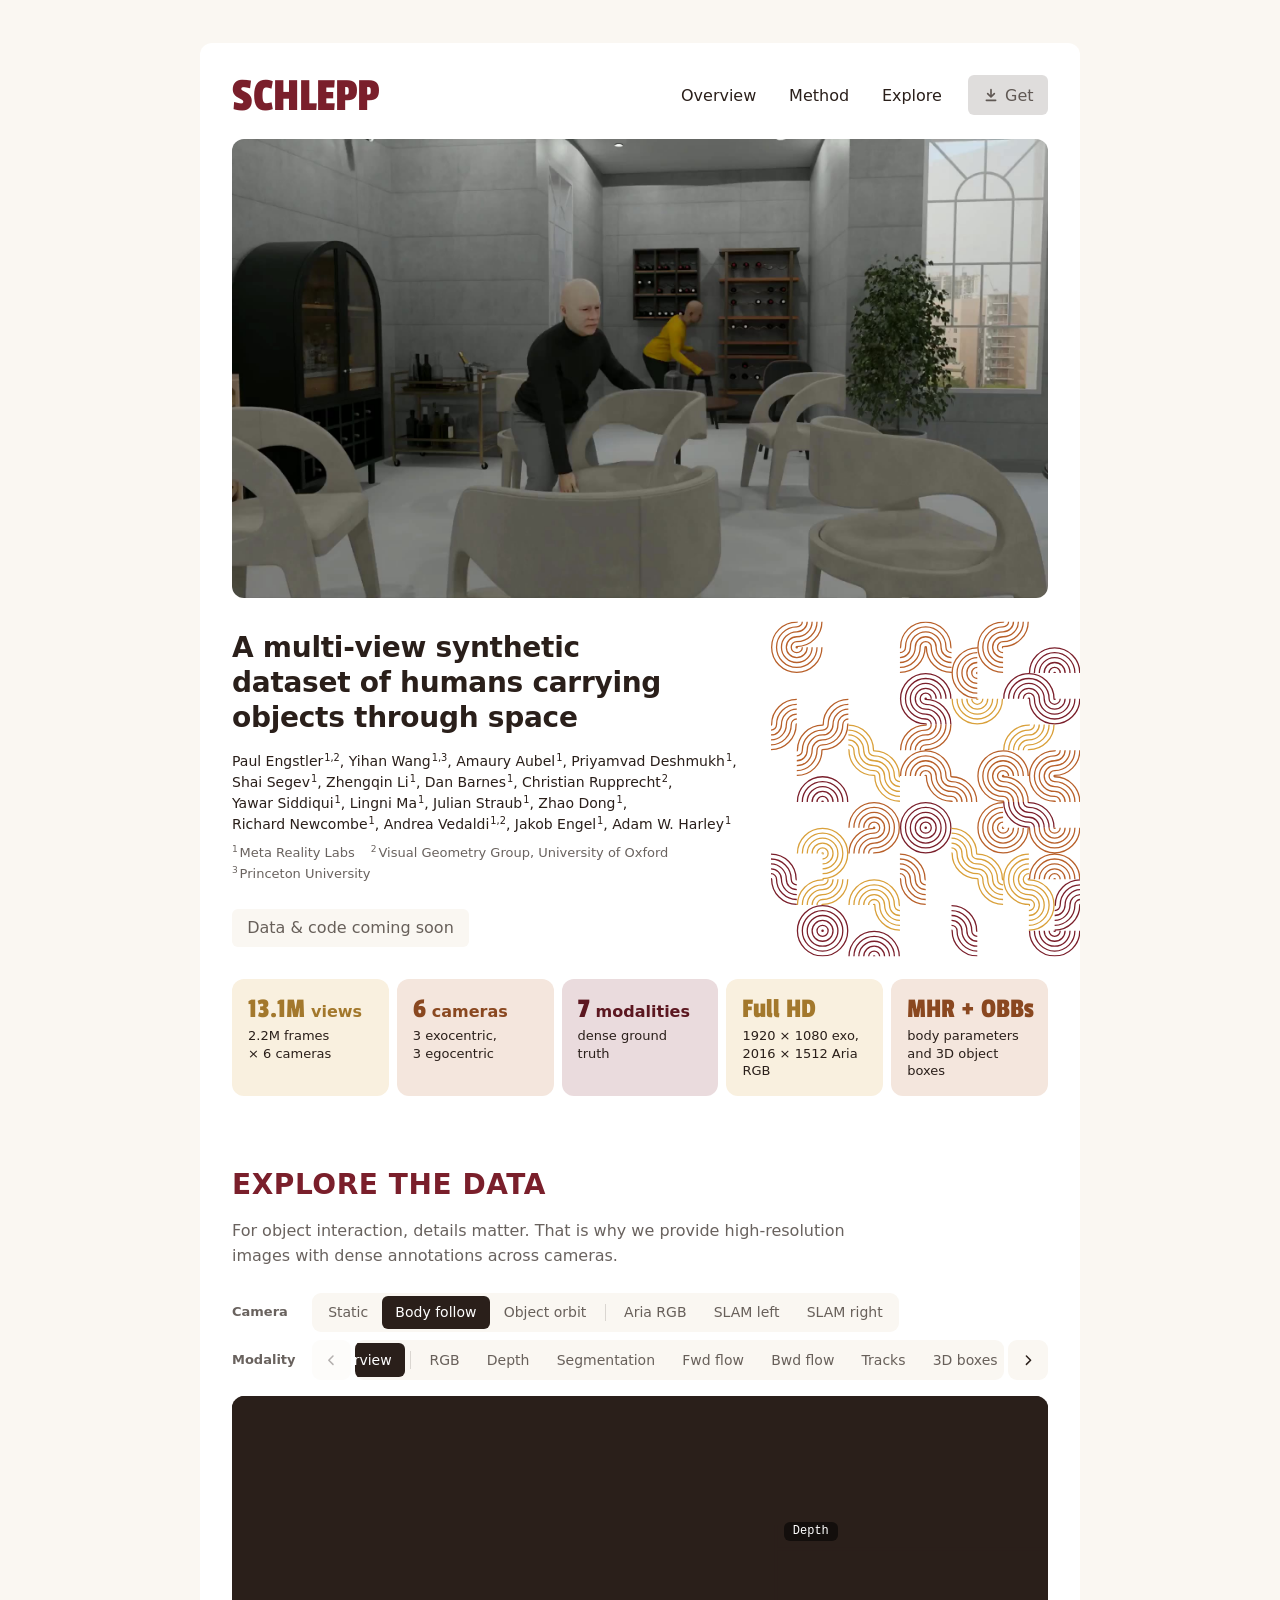
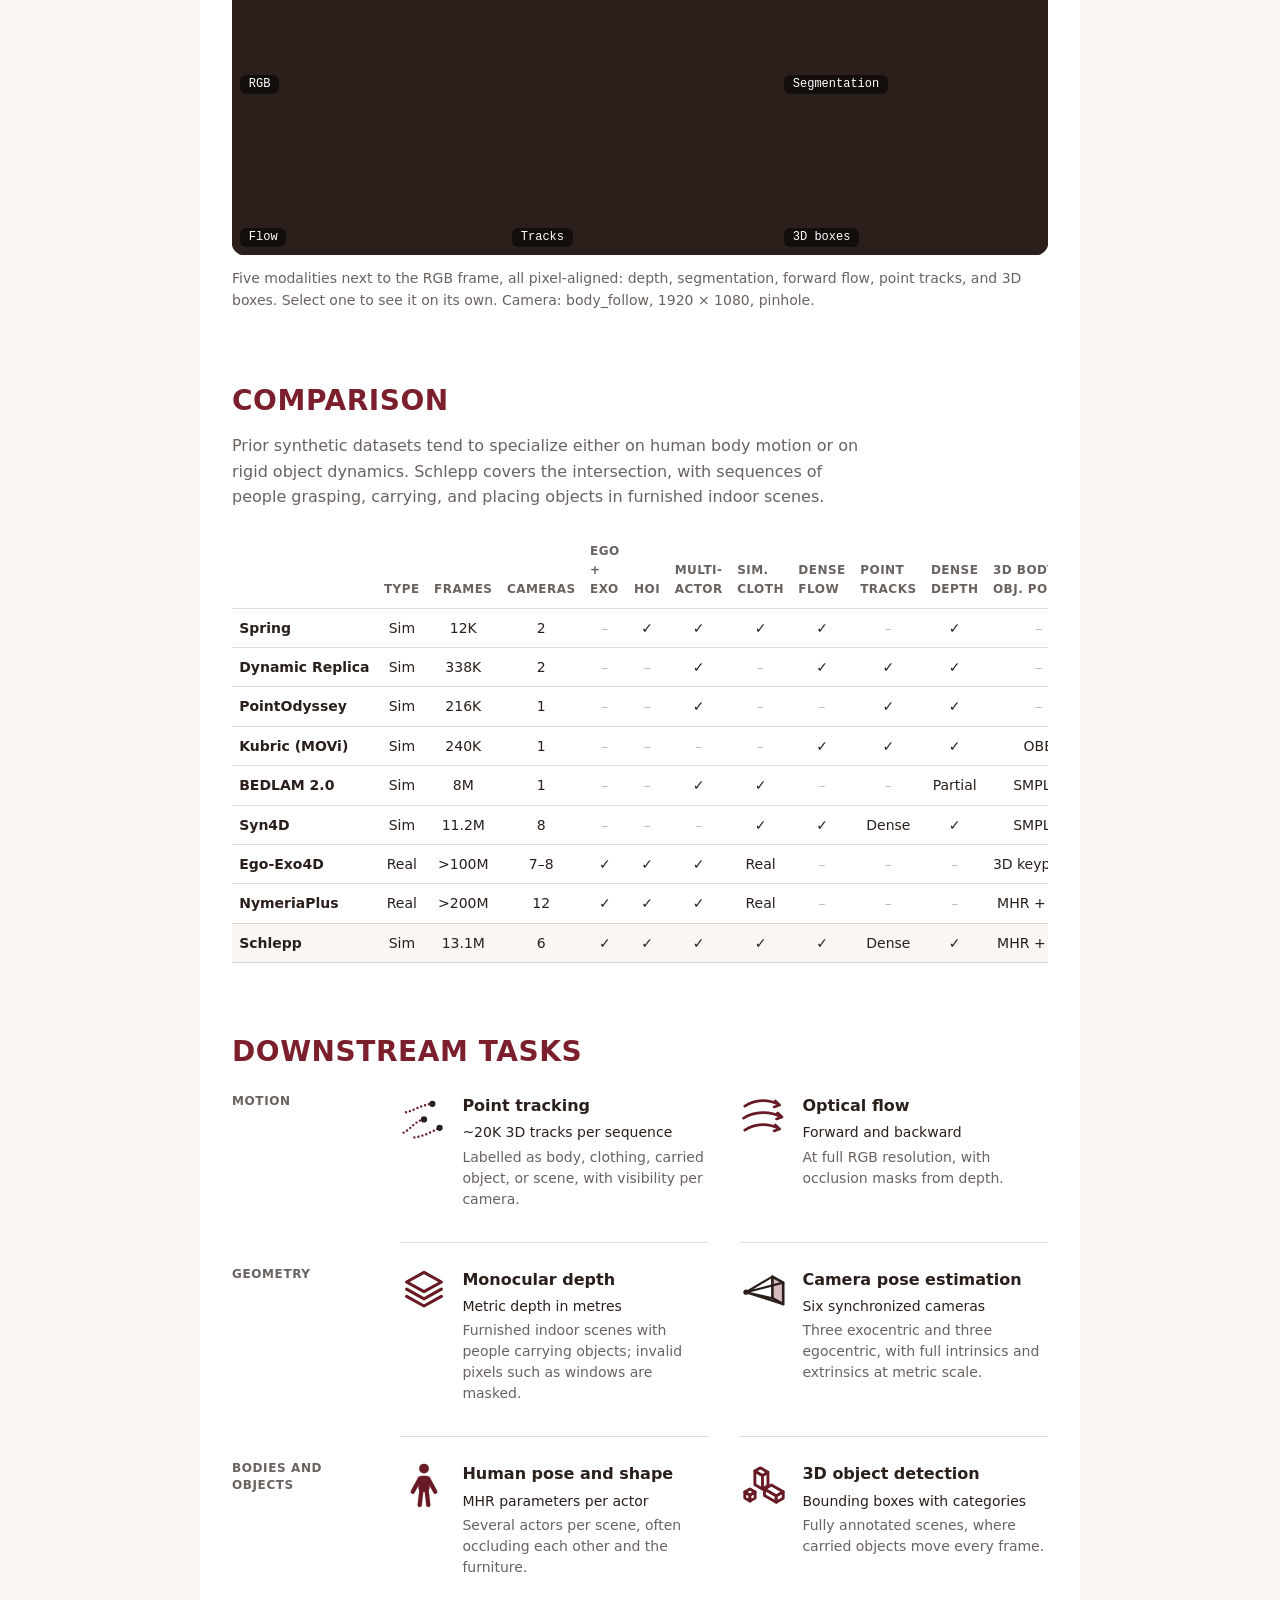
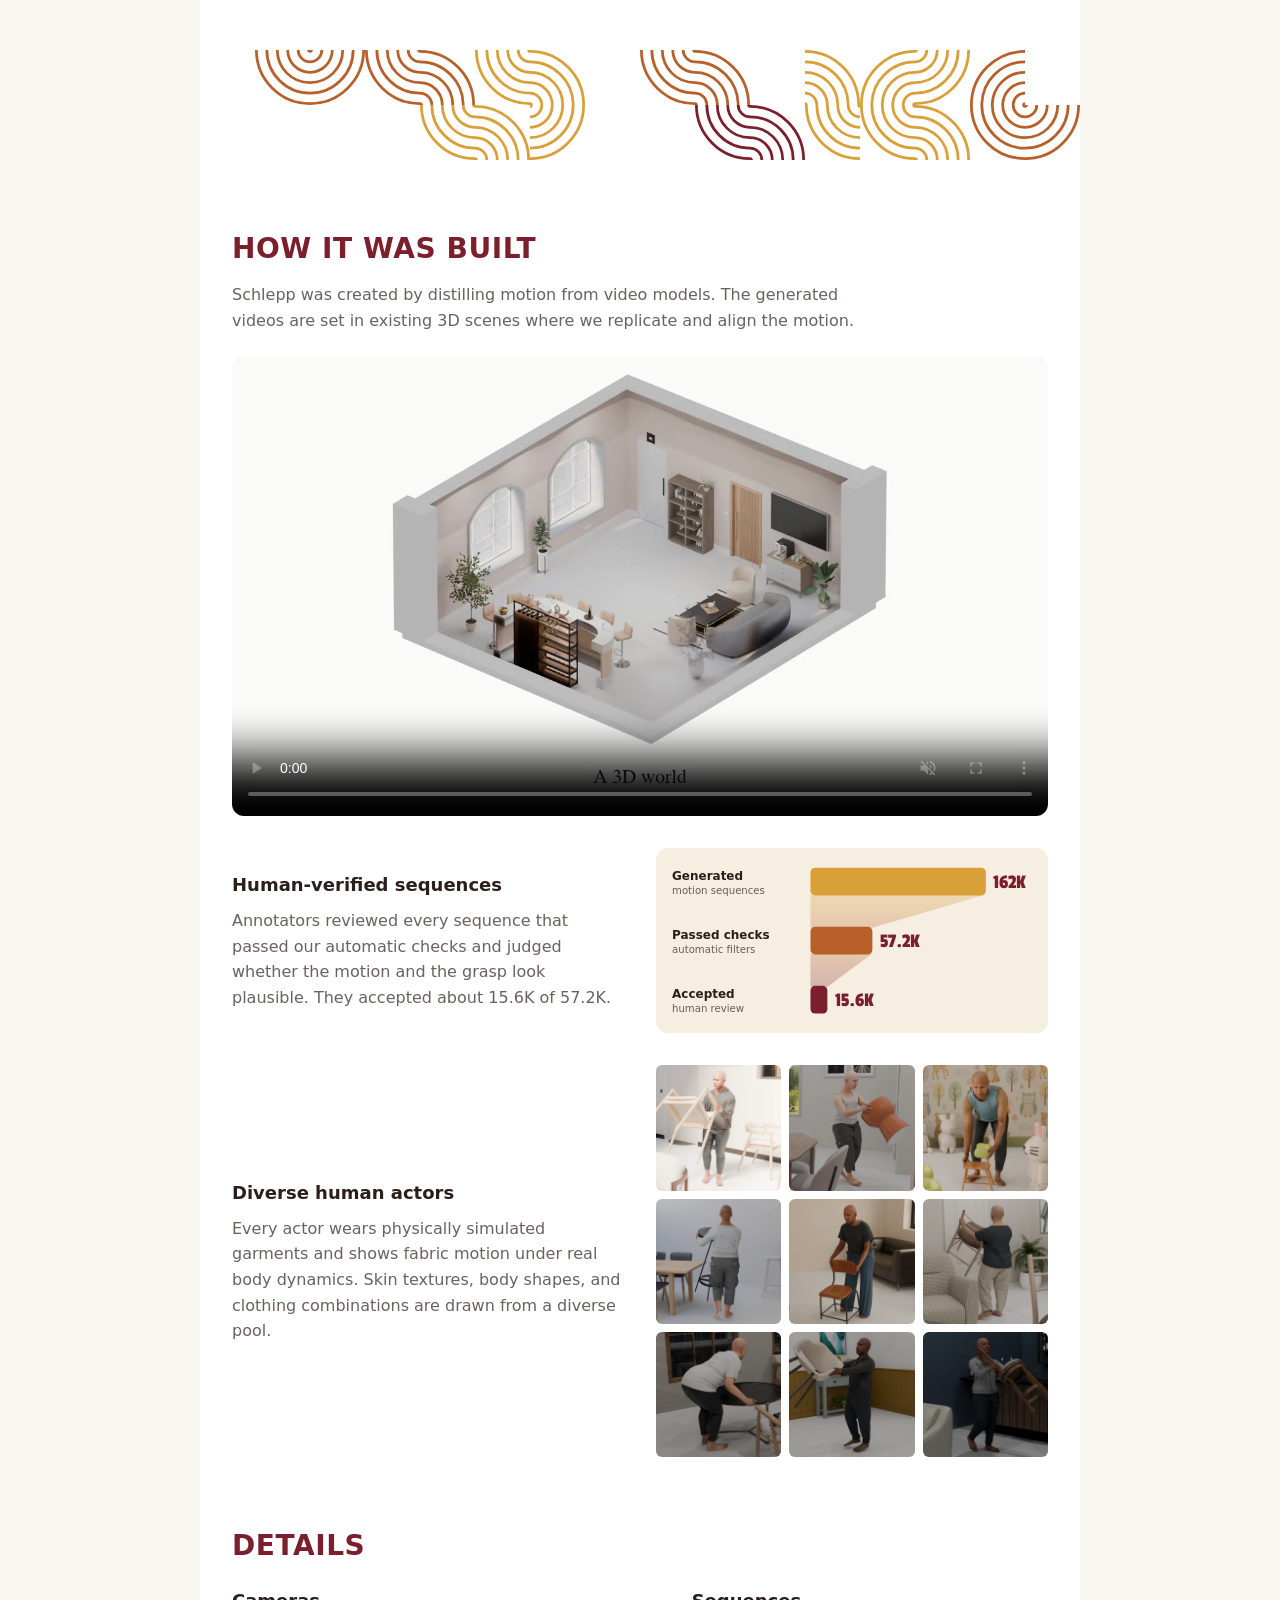
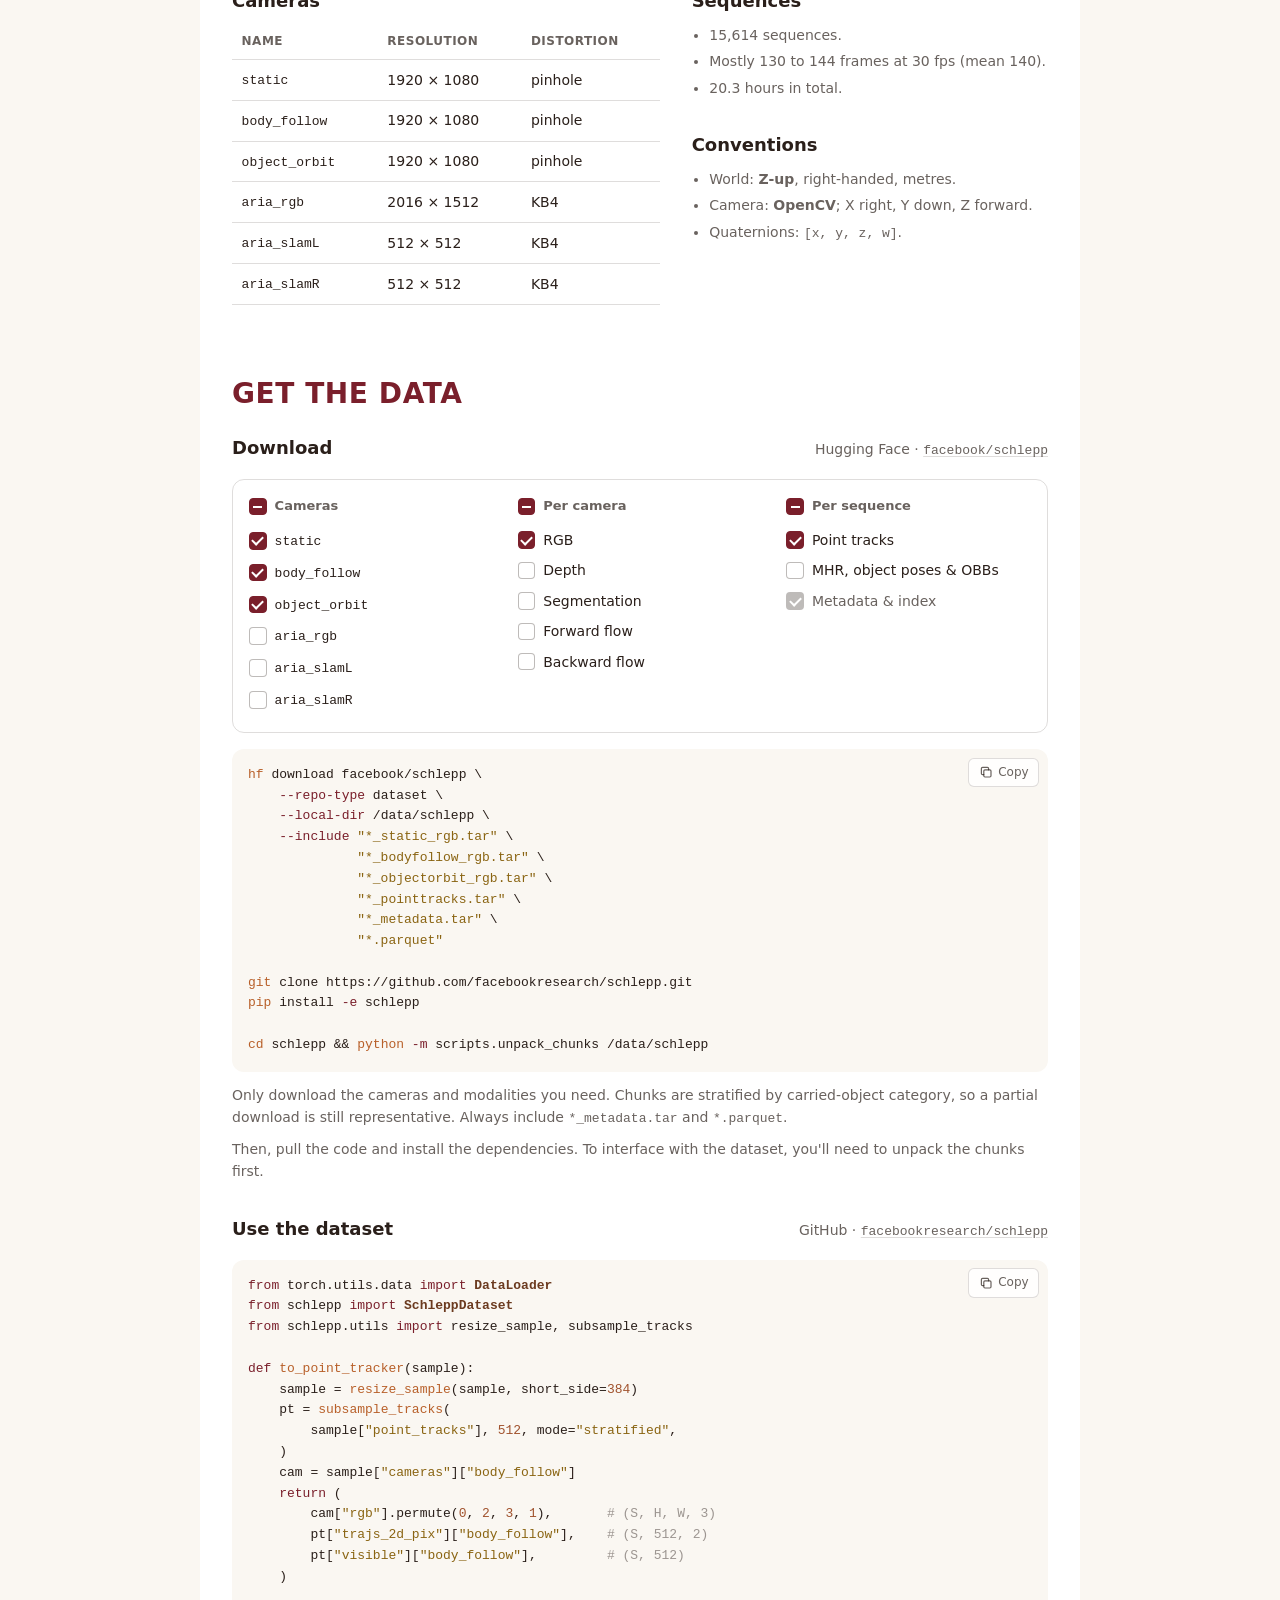
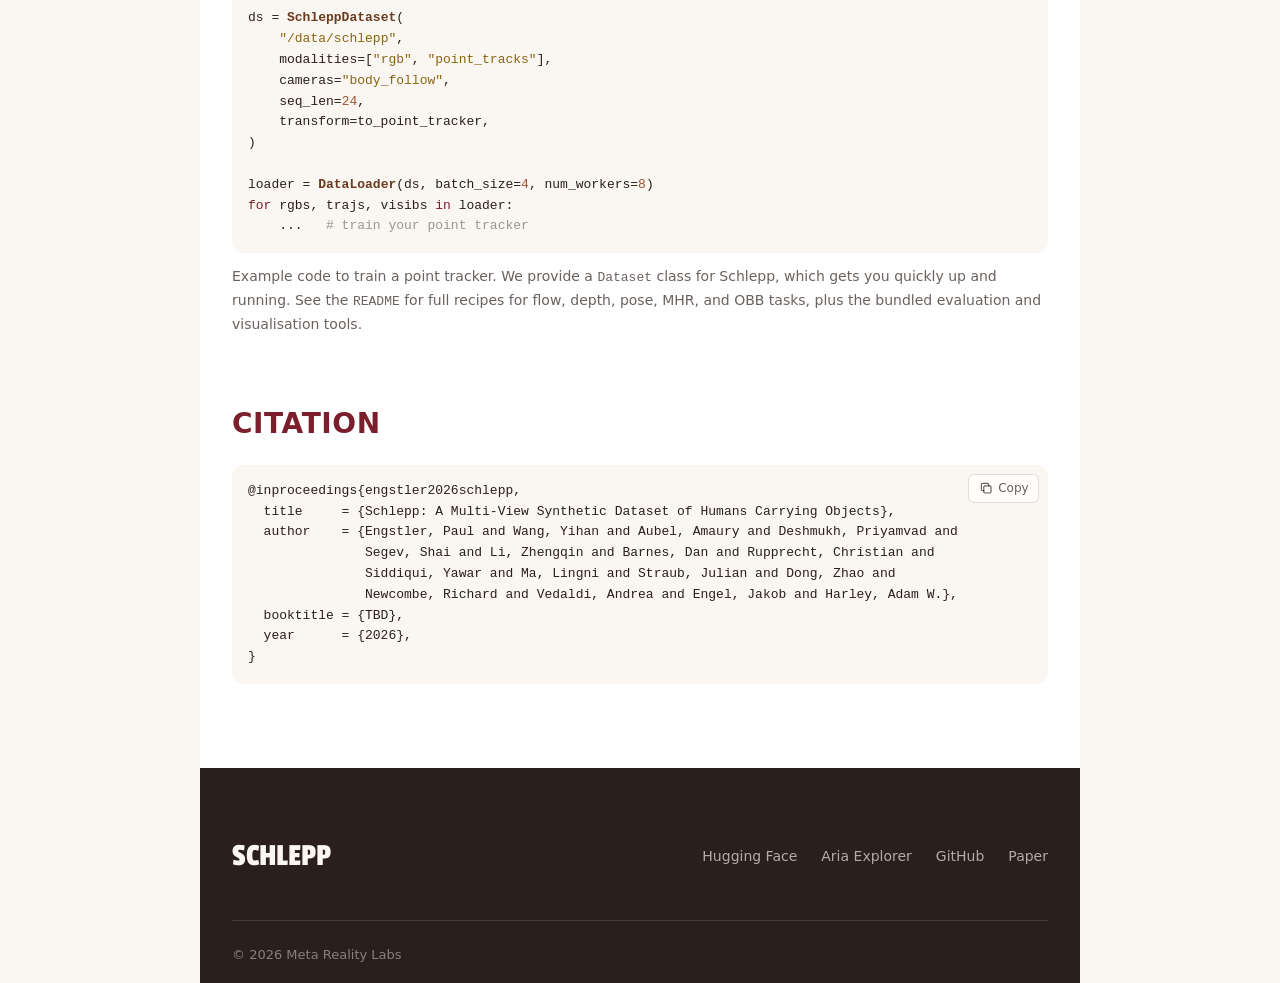
==== commit 7f95bbdb: "Add a dark mode that follows the system setting Colours that were hard-coded are now theme tokens (s" ====
--- a/index.html
+++ b/index.html
@@ -20,7 +20,7 @@
 <link rel="preconnect" href="https://fonts.googleapis.com">
 <link rel="preconnect" href="https://fonts.gstatic.com" crossorigin>
 <link href="https://fonts.googleapis.com/css2?family=Passion+One&display=swap" rel="stylesheet">
-<link rel="stylesheet" href="styles.css?v=27">
+<link rel="stylesheet" href="styles.css?v=28">
 <script src="truchet.js?v=21" defer></script>
 <script src="main.js?v=25" defer></script>
 </head>
--- a/styles.css
+++ b/styles.css
@@ -1,13 +1,30 @@
 /* Copyright (c) Meta Platforms, Inc. and affiliates. */
 :root {
   --cream: #f6efe1;
-  --page: rgb(250 247 242);   /* the page behind the white sheet, and the fill of clickable things */
+  --page: rgb(250 247 242);   /* the page behind the sheet */
+  --sheet: #fff;              /* the panel and masthead */
+  --fill: rgb(250 247 242);   /* clickable things and code on the sheet: one step off the sheet */
   --ink: #2a1f1a;
   --muted: rgb(42 31 26 / 0.7);
   --faint: rgb(42 31 26 / 0.15);
   --wine: #7a1f2b;
   --gold: #d9a03a;
   --copper: #b8602a;
+  --wine-fill: var(--wine);   /* filled controls (button, checkboxes); on dark the text wine lightens, this doesn't */
+  --on-accent: #fff;          /* text and ticks on wine fills */
+  --on-ink: #fff;             /* text on ink fills (the selected segment) */
+  --shade: #000;              /* what accent colours mix toward for contrast: darker on light, lighter on dark */
+  --tint: rgb(0 0 0 / 0.05);  /* hover wash */
+  --subtle: rgb(42 31 26 / 0.3);   /* absent table values, checkbox borders */
+  --media-bg: #2a1f1a;        /* letterbox behind viewer clips, the same in both themes */
+  --footer-bg: var(--ink);
+  --footer-fg: rgb(250 247 242);
+  --tok-str: #8a6412;
+  --tok-num: #a0522d;
+  --tok-cls: #6b3a1f;
+  --tok-com: rgb(42 31 26 / 0.45);
+  --card: var(--cream);       /* the funnel card */
+  color-scheme: light dark;
   --content-width: 880px;
   --mono: ui-monospace, "SF Mono", Menlo, Consolas, monospace;
   /* Type scale for everything except the wordmark. */
@@ -35,6 +52,32 @@
                  border-color 0.4s var(--ease-apple);
 }
 
+/* Dark: the same sheet at night. Warm blacks from the ink, a lighter wine for text, the deep wine
+   kept for filled controls. Media with light backgrounds (the method video) stays light, like a print. */
+@media (prefers-color-scheme: dark) {
+  :root {
+    --page: #15100d;
+    --sheet: #1f1814;
+    --fill: #2b221d;
+    --card: var(--fill);
+    --ink: #efe6d8;
+    --muted: rgb(239 230 216 / 0.68);
+    --faint: rgb(239 230 216 / 0.14);
+    --subtle: rgb(239 230 216 / 0.3);
+    --wine: #d98a95;
+    --wine-fill: #8e2a38;
+    --copper: #cd7a45;
+    --on-ink: var(--sheet);
+    --shade: #fff;
+    --tint: rgb(255 255 255 / 0.06);
+    --footer-bg: #0e0a08;
+    --tok-str: #dcb062;
+    --tok-num: #e0916a;
+    --tok-cls: #e8b48a;
+    --tok-com: rgb(239 230 216 / 0.45);
+  }
+}
+
 * { box-sizing: border-box; }
 
 html { font-size: 16px; scroll-behavior: smooth; }
@@ -73,7 +116,7 @@
      heading's distance (--space-5) above the teaser instead of two paddings. */
   padding: var(--panel-pad) var(--panel-pad) 0;
   border-radius: var(--radius) var(--radius) 0 0;
-  background: #fff;
+  background: var(--sheet);
 }
 
 h1 {
@@ -101,17 +144,17 @@
   text-decoration: none;
   transition: var(--colour-fade);
 }
-nav a:hover { background: rgb(0 0 0 / 0.05); }
-
-nav a.get { background: var(--wine); color: #fff; margin-left: 0.5rem; }
-nav a.get:hover { background: #651823; }
+nav a:hover { background: var(--tint); }
+
+nav a.get { background: var(--wine-fill); color: var(--on-accent); margin-left: 0.5rem; }
+nav a.get:hover { background: color-mix(in srgb, var(--wine-fill), #000 17%); }
 nav a.get svg { width: 1em; height: 1em; }
 nav a.get[aria-disabled="true"],
 nav a.get[aria-disabled="true"]:hover { background: var(--faint); color: var(--muted); cursor: not-allowed; }
 
 .panel {
   flex: 1;
-  background: #fff;
+  background: var(--sheet);
   padding: var(--space-5) var(--panel-pad) var(--space-section);   /* a section's gap before the footer */
 }
 
@@ -169,7 +212,7 @@
   gap: 0.25rem;
   padding: var(--space-4);
   border-radius: var(--radius);
-  background: color-mix(in srgb, var(--tone) 16%, #fff);
+  background: color-mix(in srgb, var(--tone) 16%, var(--sheet));
 }
 .stats li.copper { --tone: var(--copper); }
 .stats li.wine { --tone: var(--wine); }
@@ -179,7 +222,7 @@
   font-weight: 400;
   line-height: 1;
   white-space: nowrap;
-  color: color-mix(in srgb, var(--tone), #000 25%);
+  color: color-mix(in srgb, var(--tone), var(--shade) 25%);
 }
 .stats em {
   font: 600 var(--fs-body)/1 system-ui, -apple-system, sans-serif;
@@ -205,7 +248,7 @@
 .links .soon {
   padding: 0.4rem 0.95rem;
   border-radius: var(--radius-sm);
-  background: var(--page);
+  background: var(--fill);
   color: var(--muted);
   font-weight: 500;
 }
@@ -256,8 +299,8 @@
 tbody th { font-weight: 600; white-space: nowrap; }
 .compare th, .compare td { padding-inline: 0.45rem; }   /* fits all 12 columns at the max content width */
 .compare td { white-space: nowrap; text-align: center; }
-.compare td.no { color: rgb(42 31 26 / 0.3); }
-.compare tr.self { background: var(--page); }
+.compare td.no { color: var(--subtle); }
+.compare tr.self { background: var(--fill); }
 
 /* viewer */
 .viewer-controls {
@@ -279,7 +322,7 @@
   max-width: 100%;
   padding: 3px;
   border-radius: calc(var(--radius-sm) + 3px);
-  background: var(--page);
+  background: var(--fill);
   overflow-x: auto;
   scrollbar-width: none;
 }
@@ -301,7 +344,7 @@
   transition: var(--colour-fade);
 }
 .segmented button:hover { color: var(--ink); }
-.segmented button.active { color: #fff; }
+.segmented button.active { color: var(--on-ink); }
 .seg-indicator {
   position: absolute;
   top: 3px;
@@ -324,13 +367,13 @@
   padding: 0;
   border: 0;
   border-radius: calc(var(--radius-sm) + 3px);
-  background: var(--page);
+  background: var(--fill);
   color: var(--ink);
   cursor: pointer;
   transition: var(--colour-fade), opacity 0.3s var(--ease-apple);
 }
 .seg-arrow svg { width: 0.9rem; height: 0.9rem; fill: none; stroke: currentColor; stroke-width: 2.5; stroke-linecap: round; stroke-linejoin: round; }
-.seg-arrow:hover { background: color-mix(in srgb, var(--page), var(--ink) 6%); }
+.seg-arrow:hover { background: color-mix(in srgb, var(--fill), var(--ink) 6%); }
 .seg-arrow:disabled { opacity: 0.35; cursor: default; }
 .seg-wrap.overflowing .seg-arrow { display: grid; }
 .seg-divider { flex: none; width: 1px; height: 1.1rem; margin: 0 0.3rem; background: var(--faint); }
@@ -339,7 +382,7 @@
   position: relative;
   border-radius: var(--radius);
   overflow: hidden;
-  background: var(--ink);
+  background: var(--media-bg);
 }
 /* The video carries its own 16:9 box. (Sizing it with height: 100% inside an aspect-ratio
    parent breaks in Safari: the height falls back to the default 2:1 video size.) 4:3 and
@@ -397,7 +440,7 @@
   transition: var(--colour-fade);
 }
 .viewer-tiles button:hover span,
-.viewer-tiles button:focus-visible span { background: var(--wine); }
+.viewer-tiles button:focus-visible span { background: var(--wine-fill); }
 
 /* tasks: three themed rows (motion, geometry, bodies and objects), each task under a hairline */
 .task-themes { display: grid; grid-template-columns: 8.5rem 1fr 1fr; gap: var(--space-6); }
@@ -423,16 +466,16 @@
 /* The first row sits right under the heading, so it needs no rule above it. */
 .task-theme:first-child, .task:nth-of-type(-n + 2) { padding-top: 0; border-top: 0; }
 .task-icon { grid-row: span 3; width: 3rem; height: 3rem; fill: none; stroke: var(--ink); stroke-width: 1.8; stroke-linecap: round; stroke-linejoin: round; }
-.task-icon .ac { stroke: color-mix(in srgb, var(--tone), #000 15%); stroke-width: 2.2; }
+.task-icon .ac { stroke: color-mix(in srgb, var(--tone), var(--shade) 15%); stroke-width: 2.2; }
 .task-icon .dot { fill: var(--ink); stroke: none; }
 .task-icon .trail { stroke-width: 2; stroke-dasharray: 0 3.4; }
-.task-icon .solid { fill: color-mix(in srgb, var(--tone), #000 15%); stroke: none; }
-.task-icon .fill { fill: color-mix(in srgb, var(--tone) 30%, #fff); stroke: var(--ink); }
+.task-icon .solid { fill: color-mix(in srgb, var(--tone), var(--shade) 15%); stroke: none; }
+.task-icon .fill { fill: color-mix(in srgb, var(--tone) 30%, var(--sheet)); stroke: var(--ink); }
 .task-icon .hidden { stroke-dasharray: 2 2.2; stroke-width: 1.2; opacity: 0.6; }
-.task-icon .layers { stroke: color-mix(in srgb, var(--tone), #000 15%); stroke-width: 2.6; }   /* depth: outlined stack */
-.task-icon .boxes { fill: #fff; stroke: color-mix(in srgb, var(--tone), #000 15%); stroke-width: 2.4; }   /* outlined; filled with the panel colour so front boxes hide back edges */
-.task-icon .figure { fill: color-mix(in srgb, var(--tone), #000 15%); stroke: none; }        /* person, arms open */
-.task-icon .figure .limbs { fill: none; stroke: color-mix(in srgb, var(--tone), #000 15%); stroke-width: 3.6; }
+.task-icon .layers { stroke: color-mix(in srgb, var(--tone), var(--shade) 15%); stroke-width: 2.6; }   /* depth: outlined stack */
+.task-icon .boxes { fill: var(--sheet); stroke: color-mix(in srgb, var(--tone), var(--shade) 15%); stroke-width: 2.4; }   /* outlined; filled with the panel colour so front boxes hide back edges */
+.task-icon .figure { fill: color-mix(in srgb, var(--tone), var(--shade) 15%); stroke: none; }        /* person, arms open */
+.task-icon .figure .limbs { fill: none; stroke: color-mix(in srgb, var(--tone), var(--shade) 15%); stroke-width: 3.6; }
 .task h4 { font-size: var(--fs-body); margin: 0 0 var(--space-1); }
 .task strong { font-size: var(--fs-md); font-weight: 500; line-height: 1.45; }
 .task p { grid-column: 2; margin: var(--space-1) 0 0; font-size: var(--fs-md); line-height: 1.5; color: var(--muted); }
@@ -447,7 +490,7 @@
 }
 .method-row p { margin: 0; color: var(--muted); }
 .method-row img { display: block; width: 100%; border-radius: var(--radius); }
-.funnel-card { padding: var(--space-4); border-radius: var(--radius); background: var(--cream); }
+.funnel-card { padding: var(--space-4); border-radius: var(--radius); background: var(--card); }
 .funnel { display: block; width: 100%; height: auto; overflow: visible; }
 .funnel-label { font-size: 13px; font-weight: 600; fill: var(--ink); }
 .funnel-detail { font-size: 11px; fill: var(--muted); }
@@ -505,9 +548,9 @@
   width: 1.1rem;
   height: 1.1rem;
   margin: 0;
-  border: 1.5px solid rgb(42 31 26 / 0.3);
+  border: 1.5px solid var(--subtle);
   border-radius: calc(var(--radius-sm) - 2px);   /* 4px reads as the same corner on a 17px box */
-  background: #fff;
+  background: var(--sheet);
   cursor: inherit;
   transition: var(--colour-fade);
 }
@@ -516,17 +559,17 @@
   width: 0.55rem;
   height: 0.3rem;
   margin-top: -0.12rem;
-  border: solid #fff;
+  border: solid var(--on-accent);
   border-width: 0 0 2px 2px;
   transform: rotate(-45deg) scale(0);
   transition: transform 0.3s var(--ease-apple);
 }
-.check input:checked, .check input:indeterminate { background: var(--wine); border-color: var(--wine); }
+.check input:checked, .check input:indeterminate { background: var(--wine-fill); border-color: var(--wine-fill); }
 .check input:checked::after { transform: rotate(-45deg) scale(1); }
 /* Partly selected group: a dash instead of the tick. */
 .check input:indeterminate::after { height: 0; margin-top: 0; border-width: 0 0 2px; transform: scale(1); }
 .check:hover input:not(:disabled):not(:checked):not(:indeterminate) { border-color: var(--ink); }
-.check input:disabled { background: rgb(42 31 26 / 0.3); border-color: transparent; }
+.check input:disabled { background: var(--subtle); border-color: transparent; }
 .check input:focus-visible { outline: 2px solid var(--wine); outline-offset: 2px; }
 
 .code-block { position: relative; }
@@ -540,7 +583,7 @@
   padding: 0.25rem 0.6rem;
   border: 1px solid var(--faint);
   border-radius: var(--radius-sm);
-  background: rgb(255 255 255 / 0.85);
+  background: color-mix(in srgb, var(--sheet) 85%, transparent);
   color: var(--muted);
   font: inherit;
   font-size: var(--fs-xs);
@@ -549,7 +592,7 @@
   transition: var(--colour-fade);
 }
 .copy:hover { color: var(--ink); border-color: var(--ink); }
-.copy.done { background: var(--wine); border-color: var(--wine); color: #fff; }
+.copy.done { background: var(--wine-fill); border-color: var(--wine-fill); color: var(--on-accent); }
 .copy svg { width: 0.9rem; height: 0.9rem; fill: none; stroke: currentColor; stroke-width: 2; stroke-linecap: round; stroke-linejoin: round; }
 .code-head { display: flex; flex-wrap: wrap; justify-content: space-between; align-items: baseline; gap: 0 var(--space-4); margin-bottom: var(--space-2); }
 .code-head span { font-size: var(--fs-md); color: var(--muted); }
@@ -559,7 +602,7 @@
   margin: 0 0 var(--space-3);
   padding: var(--space-4);
   border-radius: var(--radius);
-  background: var(--page);
+  background: var(--fill);
   overflow-x: auto;
   font: var(--fs-sm)/1.6 var(--mono);
 }
@@ -567,17 +610,17 @@
 .code-card p { color: var(--muted); font-size: var(--fs-md); margin: 0 0 var(--space-2); }
 .tok-kw { color: var(--wine); }
 .tok-fn { color: var(--copper); }
-.tok-str { color: #8a6412; }
-.tok-num { color: #a0522d; }
-.tok-cls { color: #6b3a1f; font-weight: 600; }
-.tok-com { color: rgb(42 31 26 / 0.45); }
+.tok-str { color: var(--tok-str); }
+.tok-num { color: var(--tok-num); }
+.tok-cls { color: var(--tok-cls); font-weight: 600; }
+.tok-com { color: var(--tok-com); }
 
 /* The dark end of the sheet: as wide as the panel, with the panel's inset. */
 footer {
   width: min(var(--content-width), 100% - 32px);
   margin: 0 auto;
-  background: var(--ink);
-  color: rgb(250 247 242 / 0.65);
+  background: var(--footer-bg);
+  color: color-mix(in srgb, var(--footer-fg) 65%, transparent);
   font-size: var(--fs-md);
 }
 .footer-inner {
@@ -591,18 +634,18 @@
 .footer-mark {
   font: 2rem/1 "Passion One", sans-serif;
   text-transform: uppercase;
-  color: var(--page);
+  color: var(--footer-fg);
 }
 .footer-links { display: flex; flex-wrap: wrap; gap: var(--space-2) var(--space-5); }
 .footer-links a { color: inherit; text-decoration: none; transition: var(--colour-fade); }
-.footer-links a:hover { color: var(--page); }
+.footer-links a:hover { color: var(--footer-fg); }
 footer small {
   flex-basis: 100%;
   margin-top: var(--space-6);
   padding-top: var(--space-5);
-  border-top: 1px solid rgb(250 247 242 / 0.12);
+  border-top: 1px solid color-mix(in srgb, var(--footer-fg) 12%, transparent);
   font-size: var(--fs-sm);
-  color: rgb(250 247 242 / 0.45);
+  color: color-mix(in srgb, var(--footer-fg) 45%, transparent);
 }
 
 @media (max-width: 720px) {
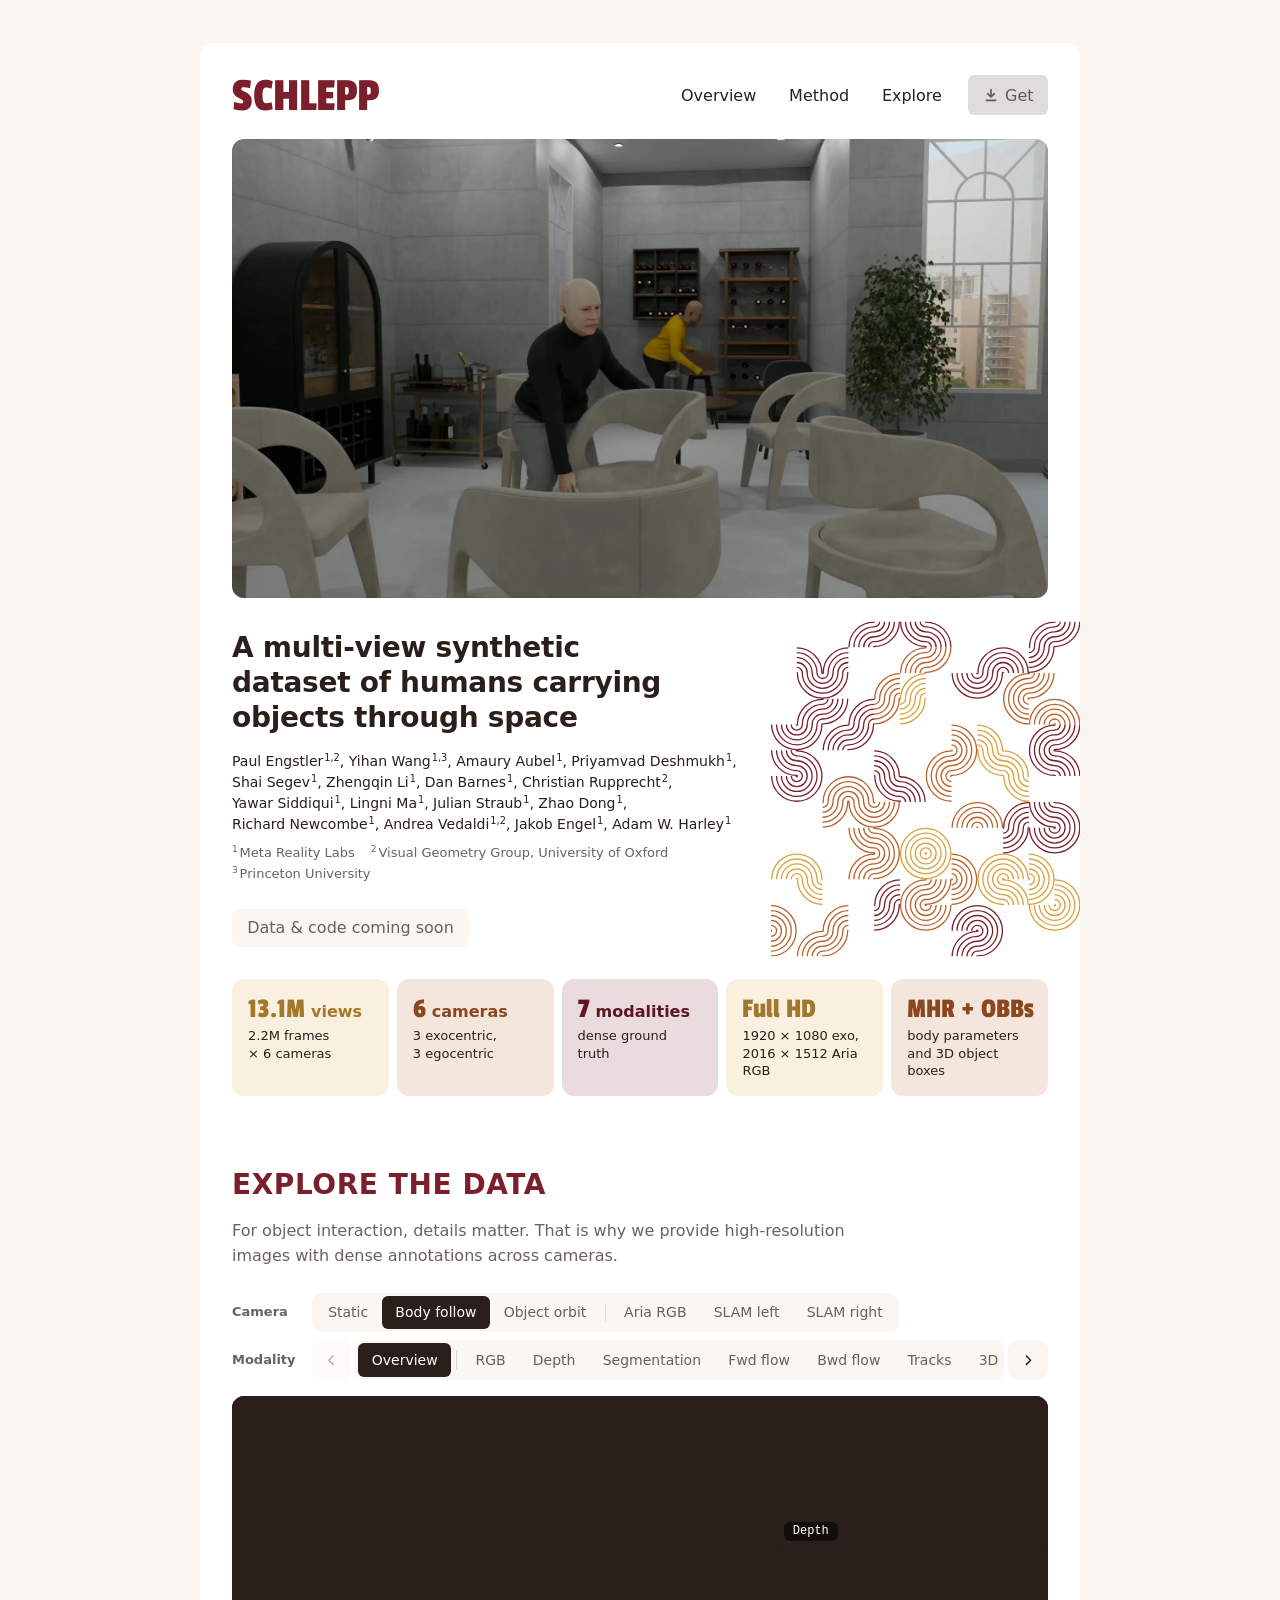
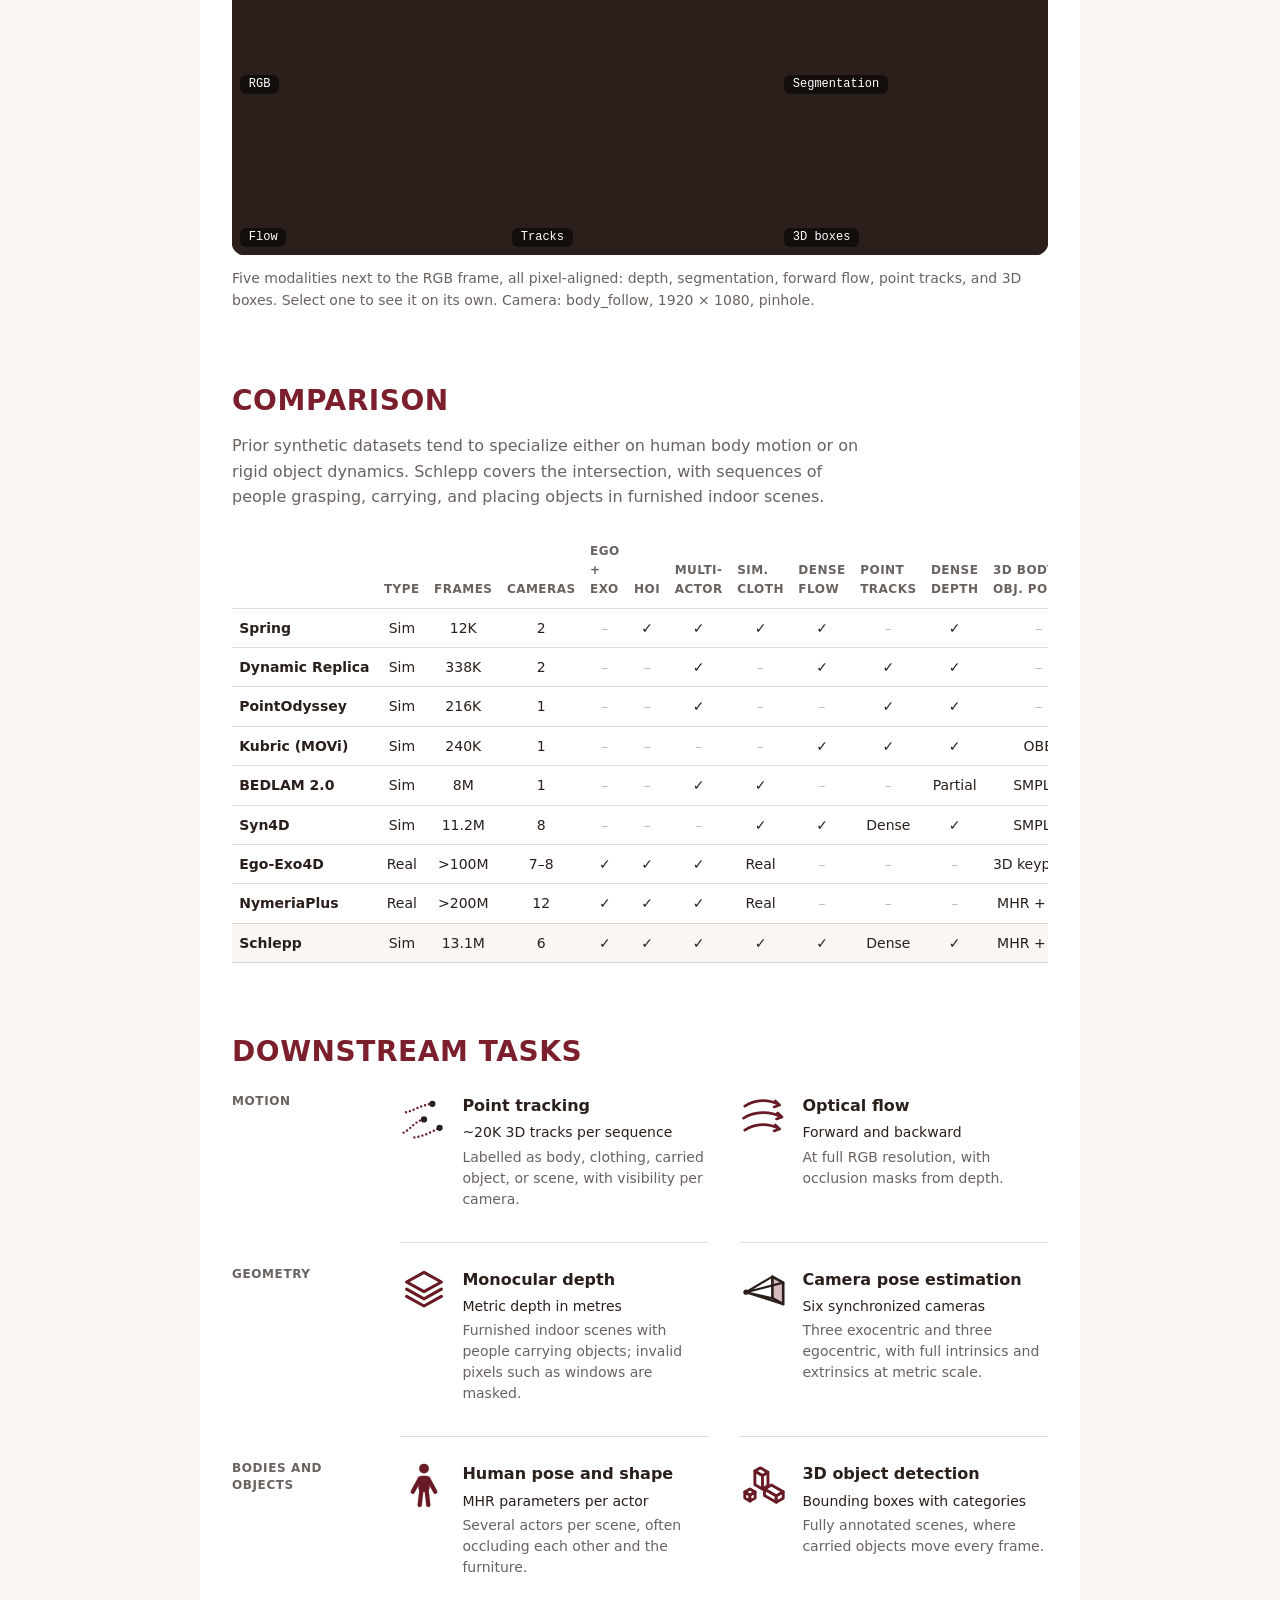
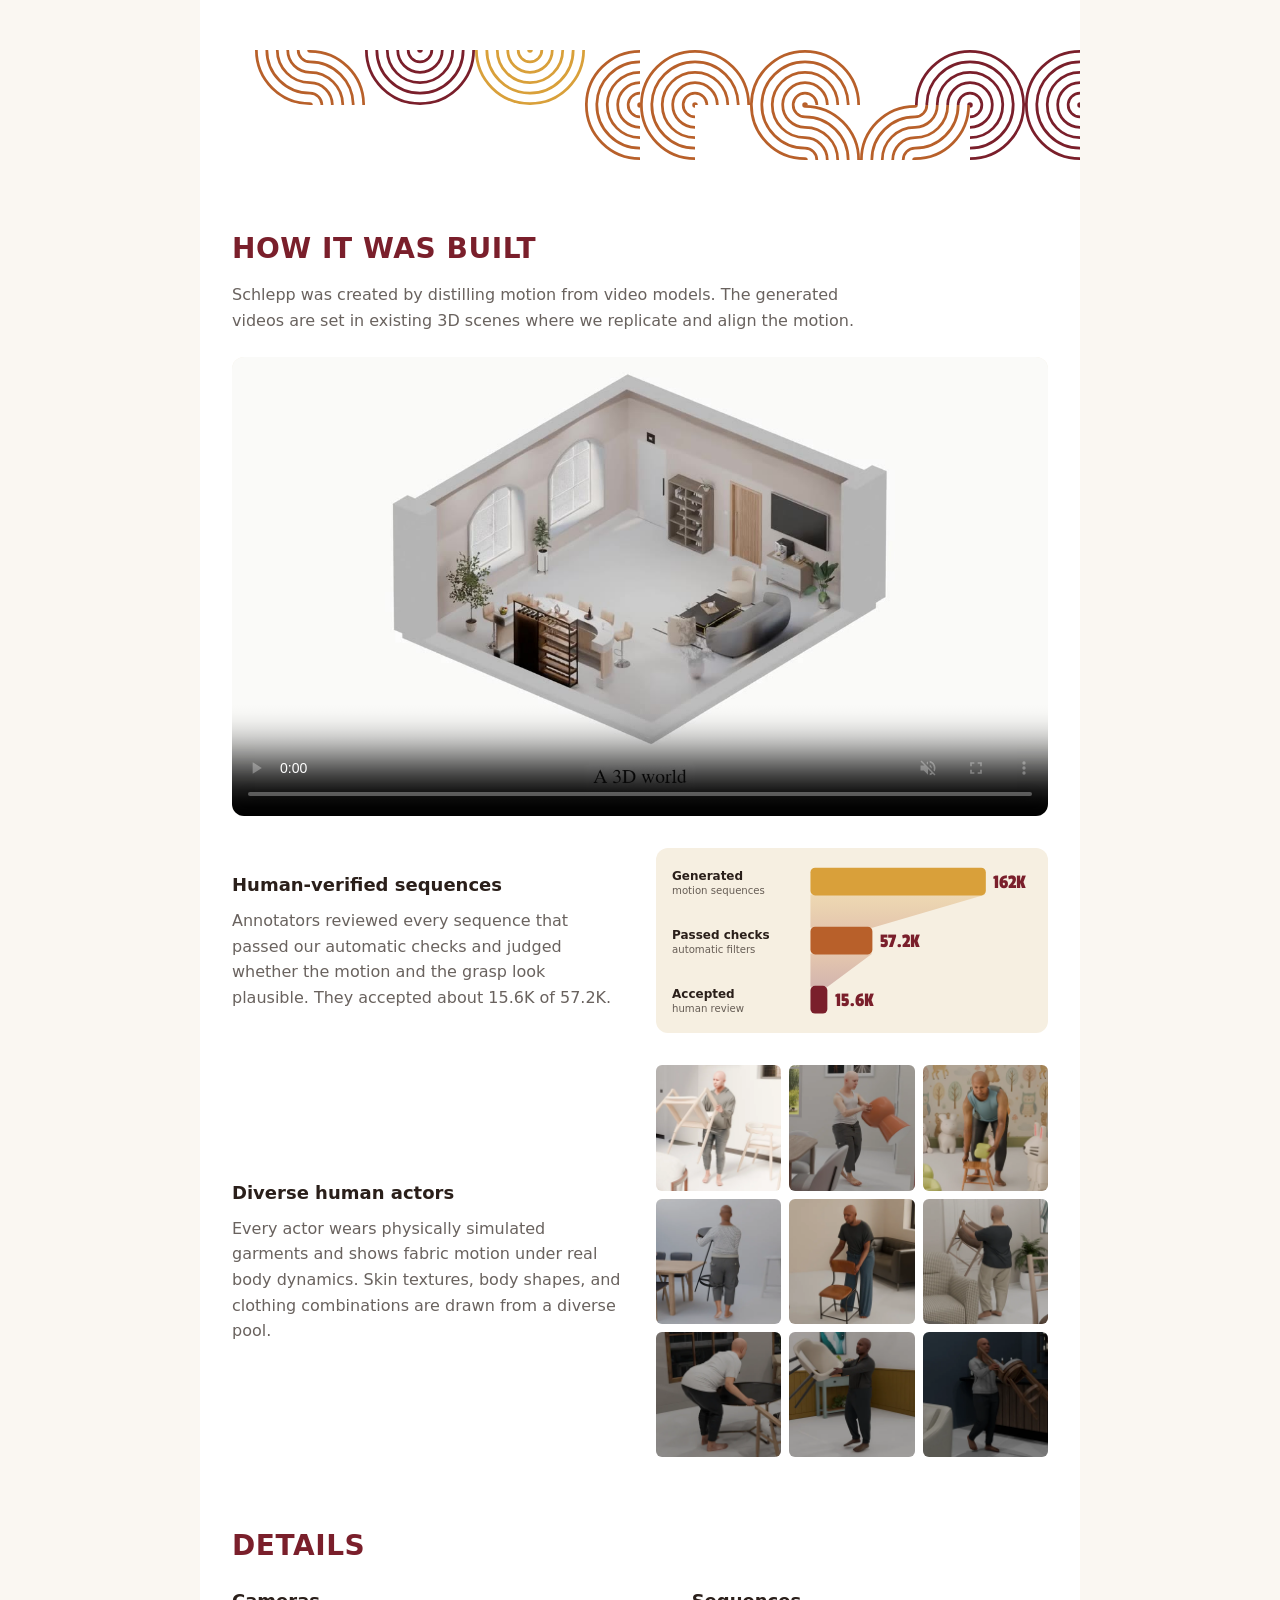
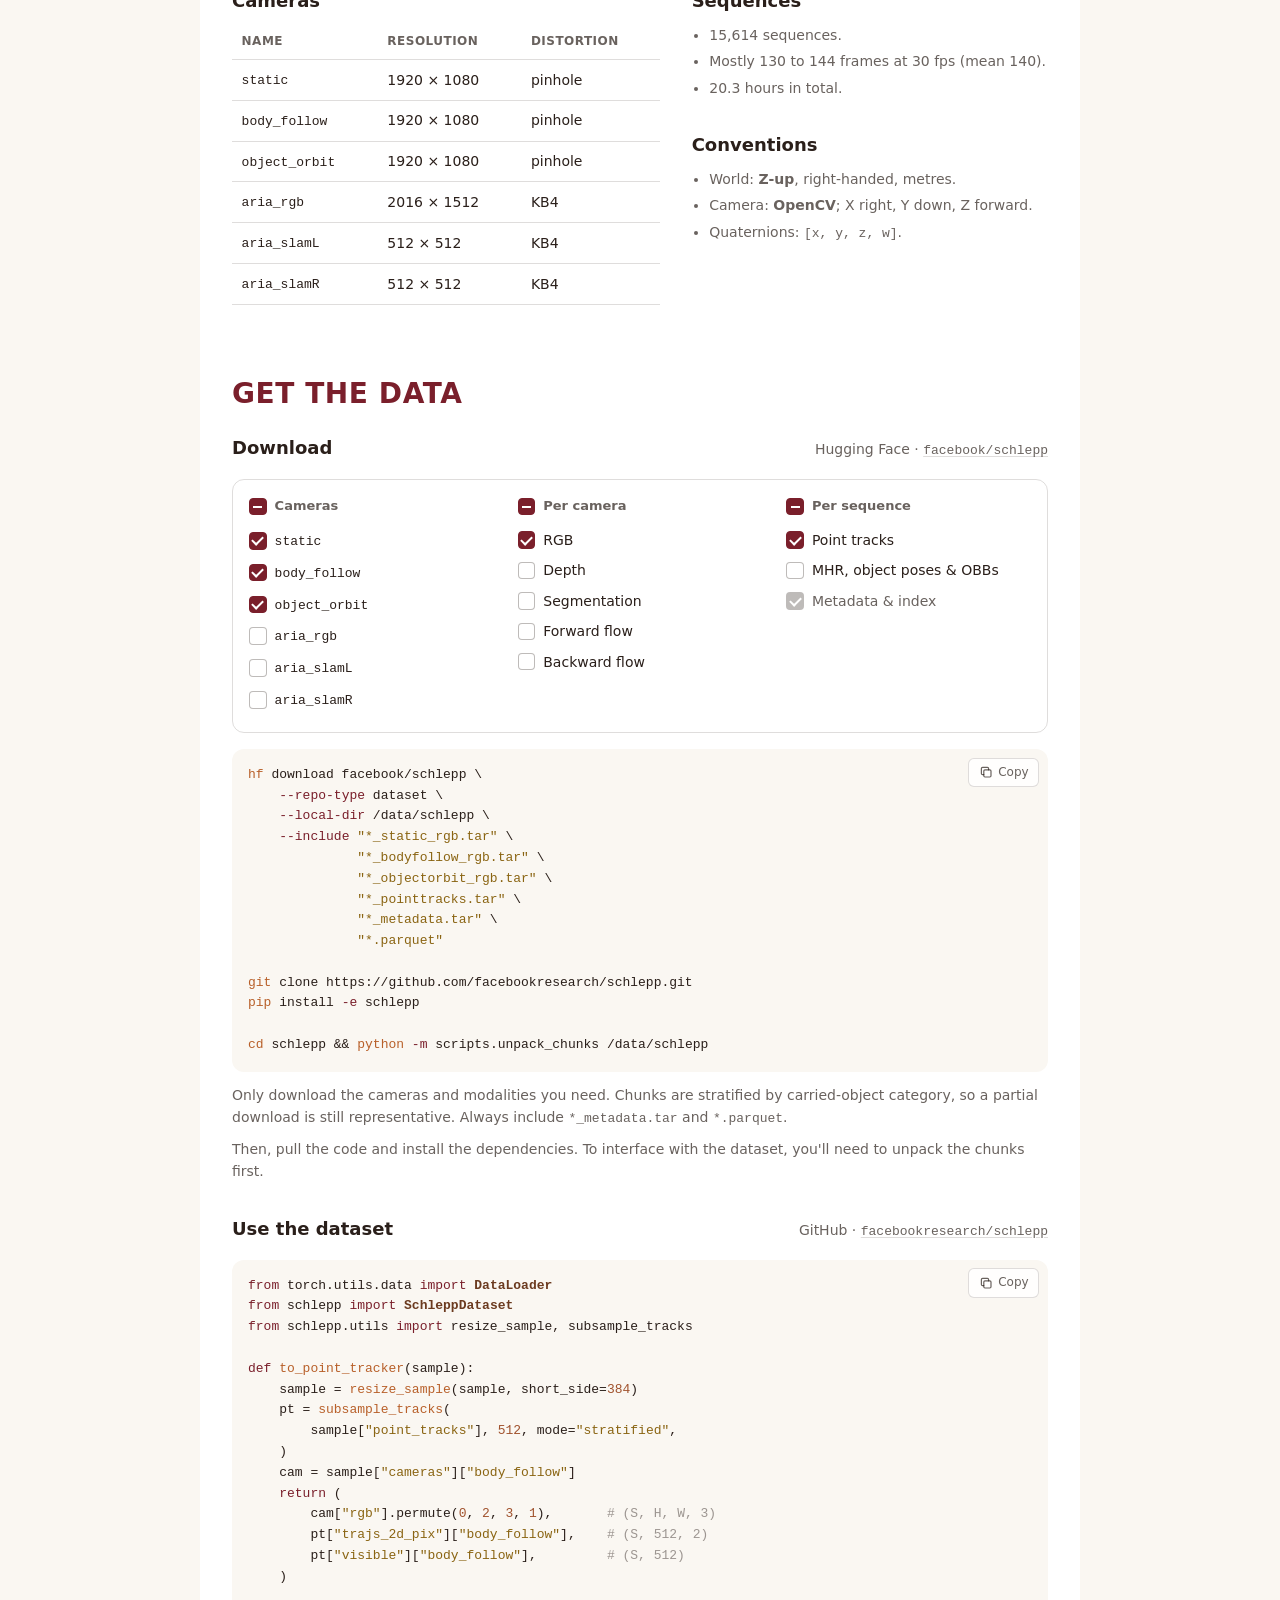
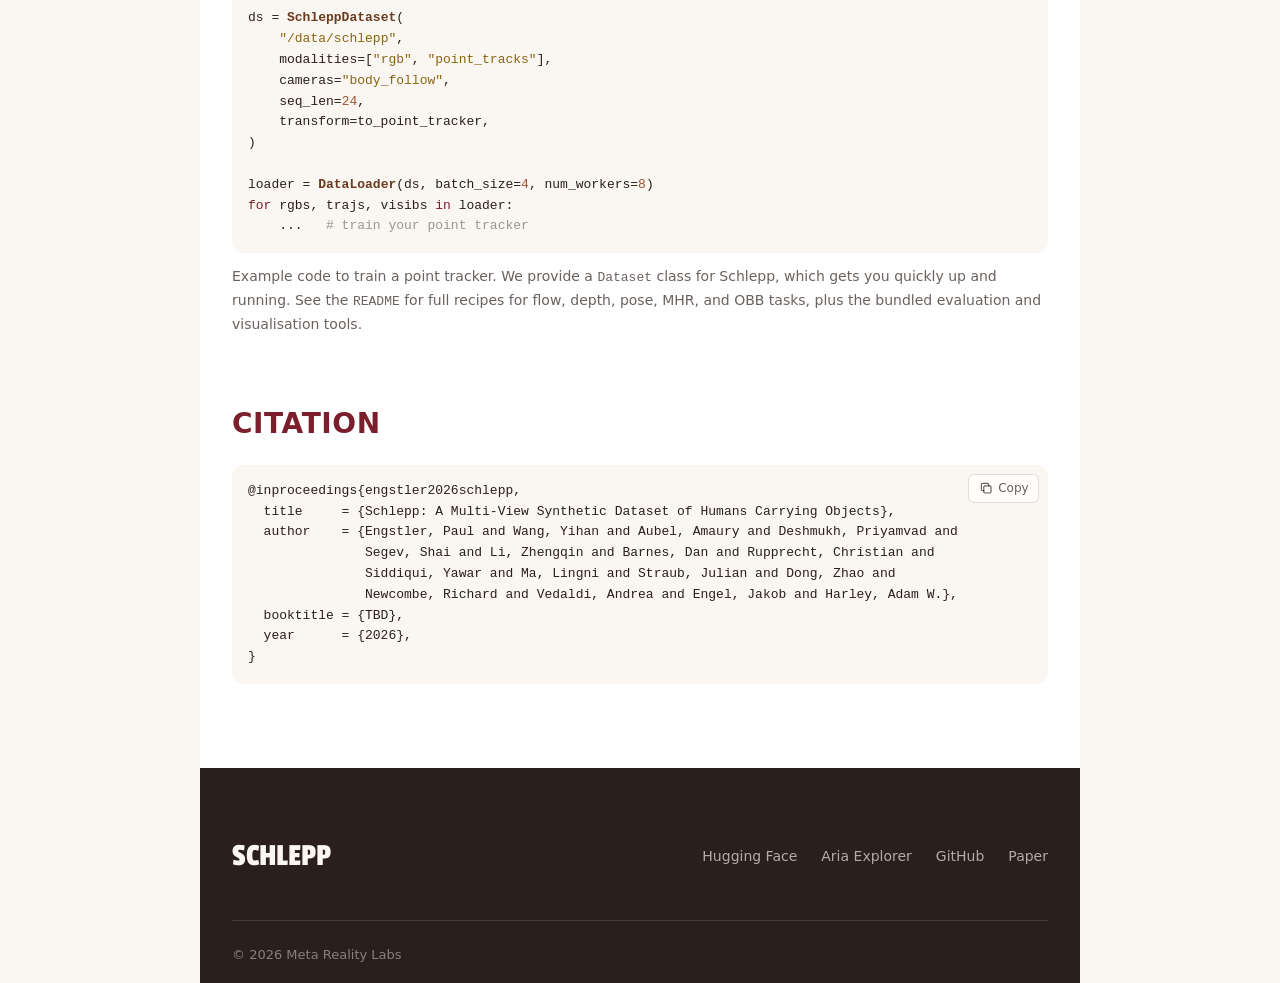
==== commit 5f45ac28: "On phones, make the whole screen the sheet At 480px and below the page background takes the sheet co" ====
--- a/index.html
+++ b/index.html
@@ -20,7 +20,7 @@
 <link rel="preconnect" href="https://fonts.googleapis.com">
 <link rel="preconnect" href="https://fonts.gstatic.com" crossorigin>
 <link href="https://fonts.googleapis.com/css2?family=Passion+One&display=swap" rel="stylesheet">
-<link rel="stylesheet" href="styles.css?v=28">
+<link rel="stylesheet" href="styles.css?v=30">
 <script src="truchet.js?v=21" defer></script>
 <script src="main.js?v=25" defer></script>
 </head>
--- a/styles.css
+++ b/styles.css
@@ -665,7 +665,10 @@
 @media (max-width: 480px) {
   /* The white panel spans the full screen width; the header keeps the 16px inset on its own. */
   :root { --panel-pad: 1rem; }
-  main { width: 100%; padding-top: 1rem; }
+  /* On phones the sheet is the whole screen: no page colour at the sides or above it. */
+  body { background: var(--sheet); }
+  main { width: 100%; padding-top: 0; }
+  .masthead { padding-top: var(--space-5); }   /* big capitals need more room from the screen edge than 16px */
   footer { width: 100%; }
   .viewer-controls { grid-template-columns: minmax(0, 1fr); gap: 0.35rem; }
   .control-label:not(:first-child) { margin-top: 0.4rem; }
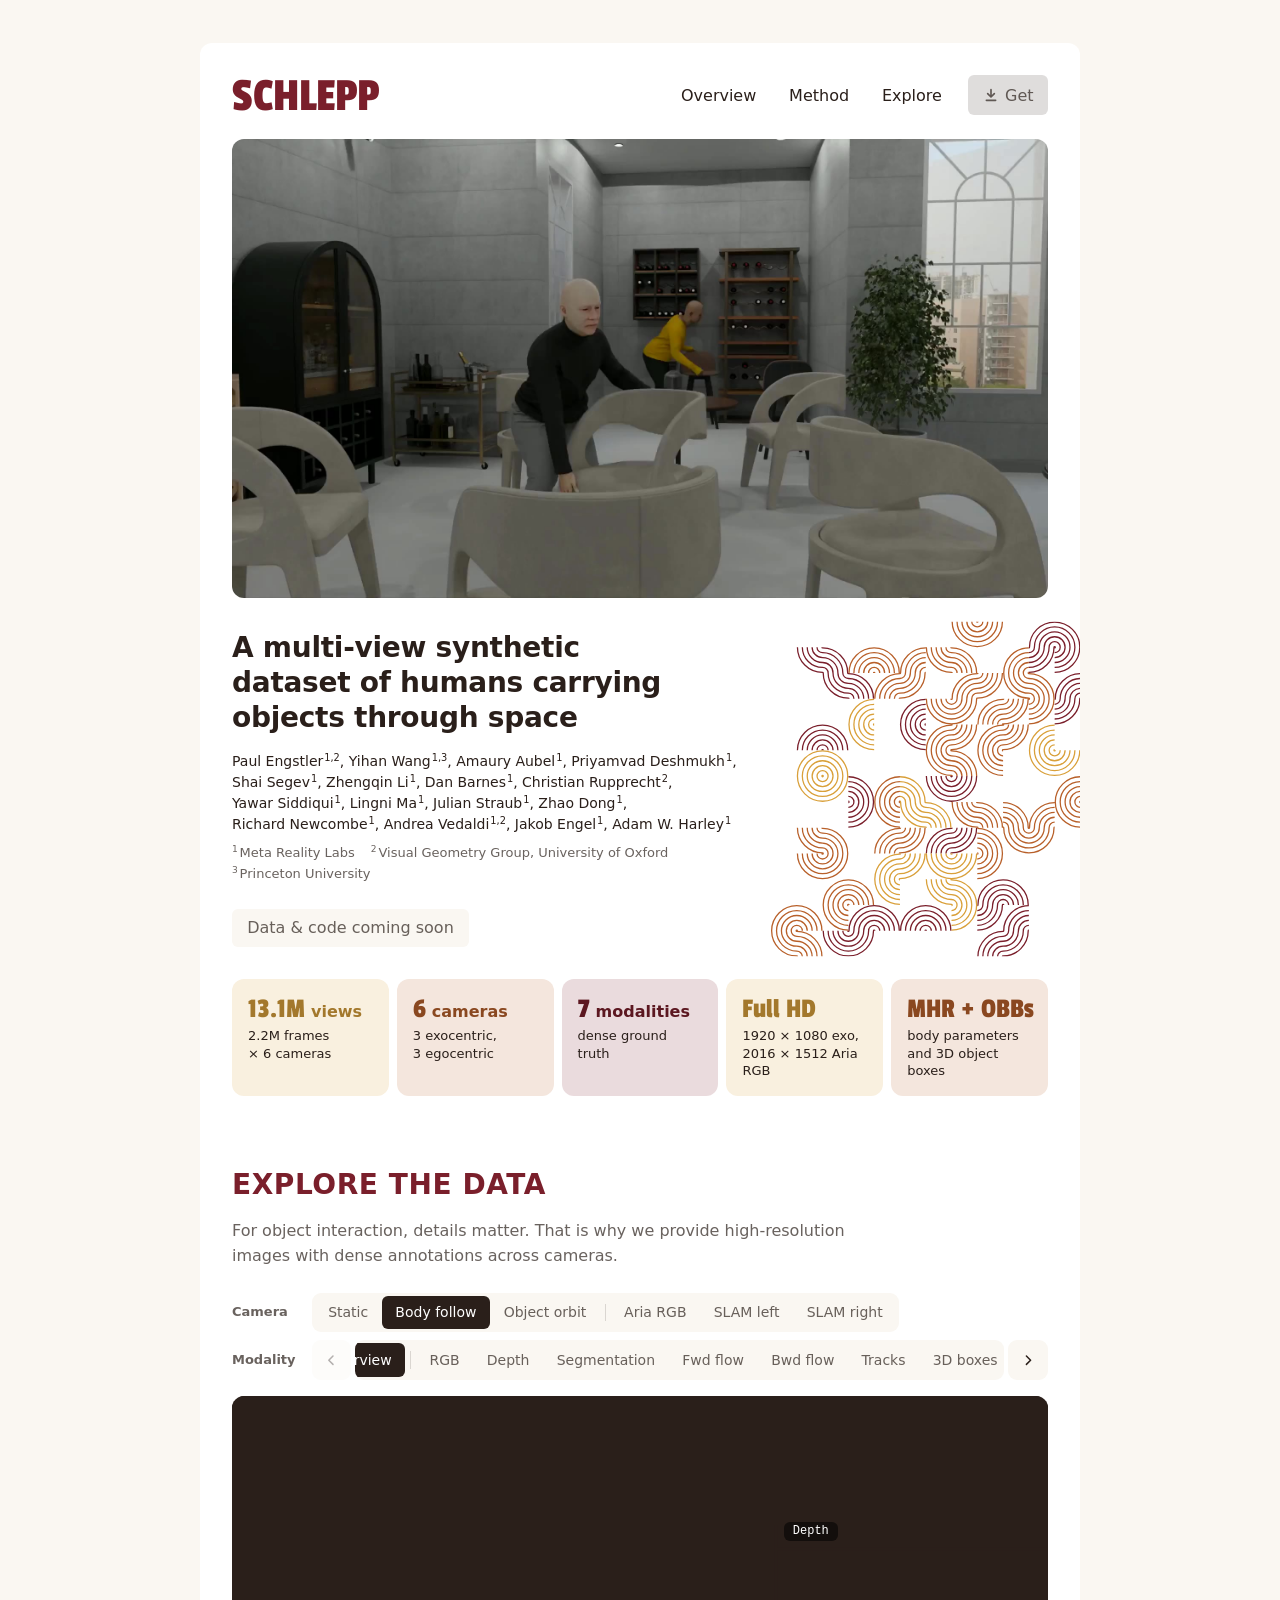
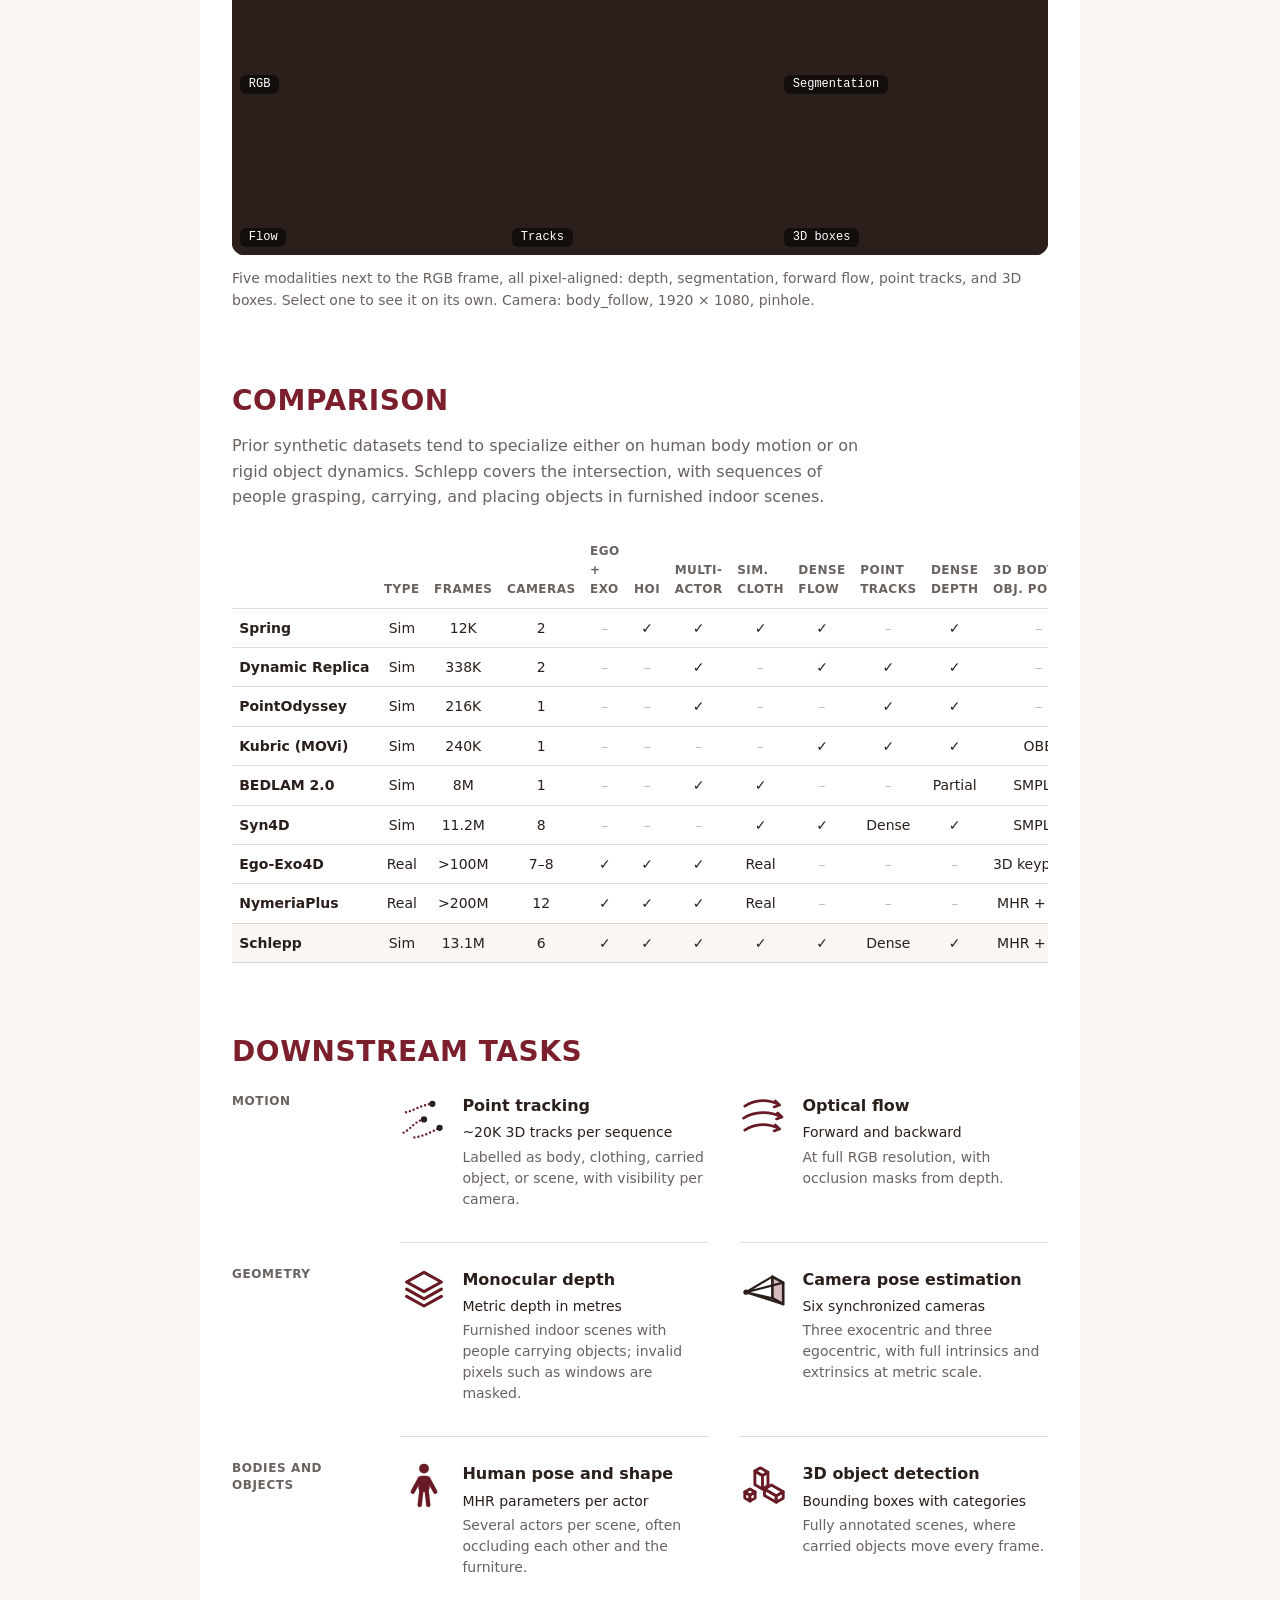
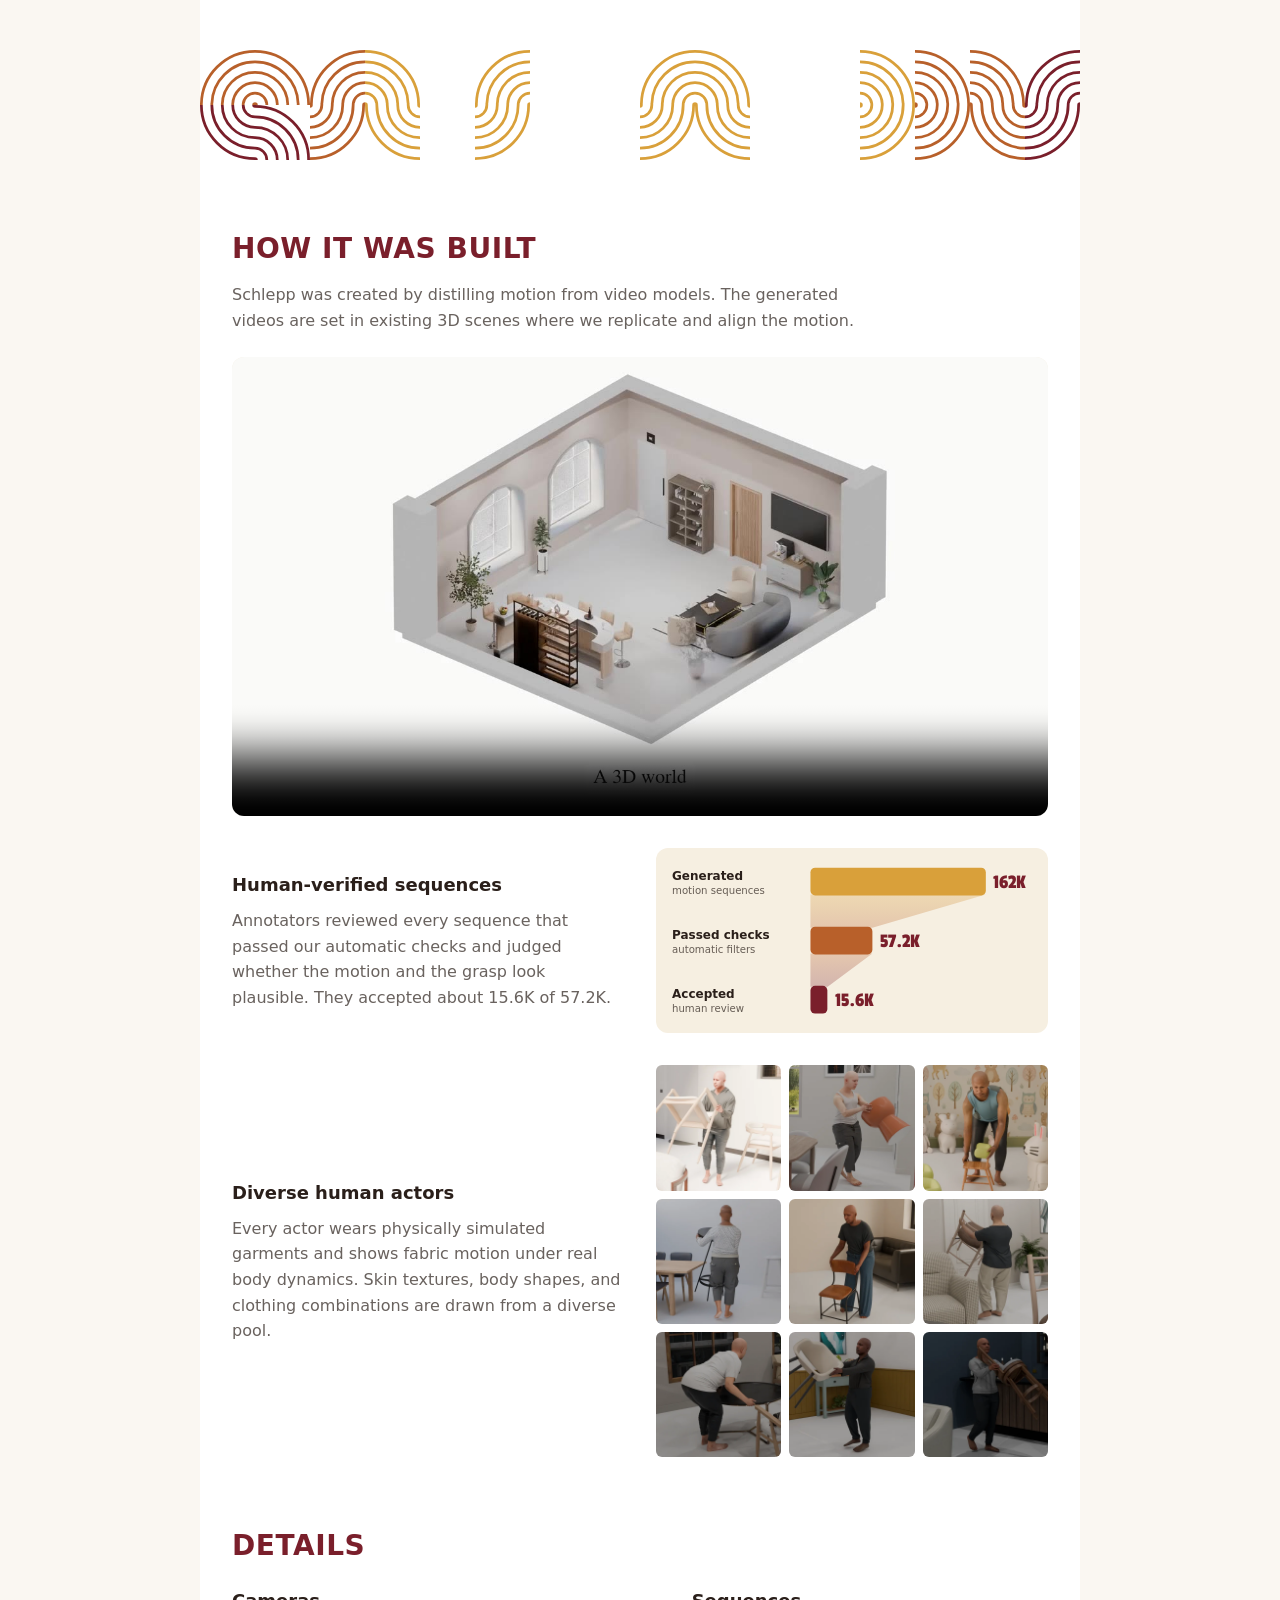
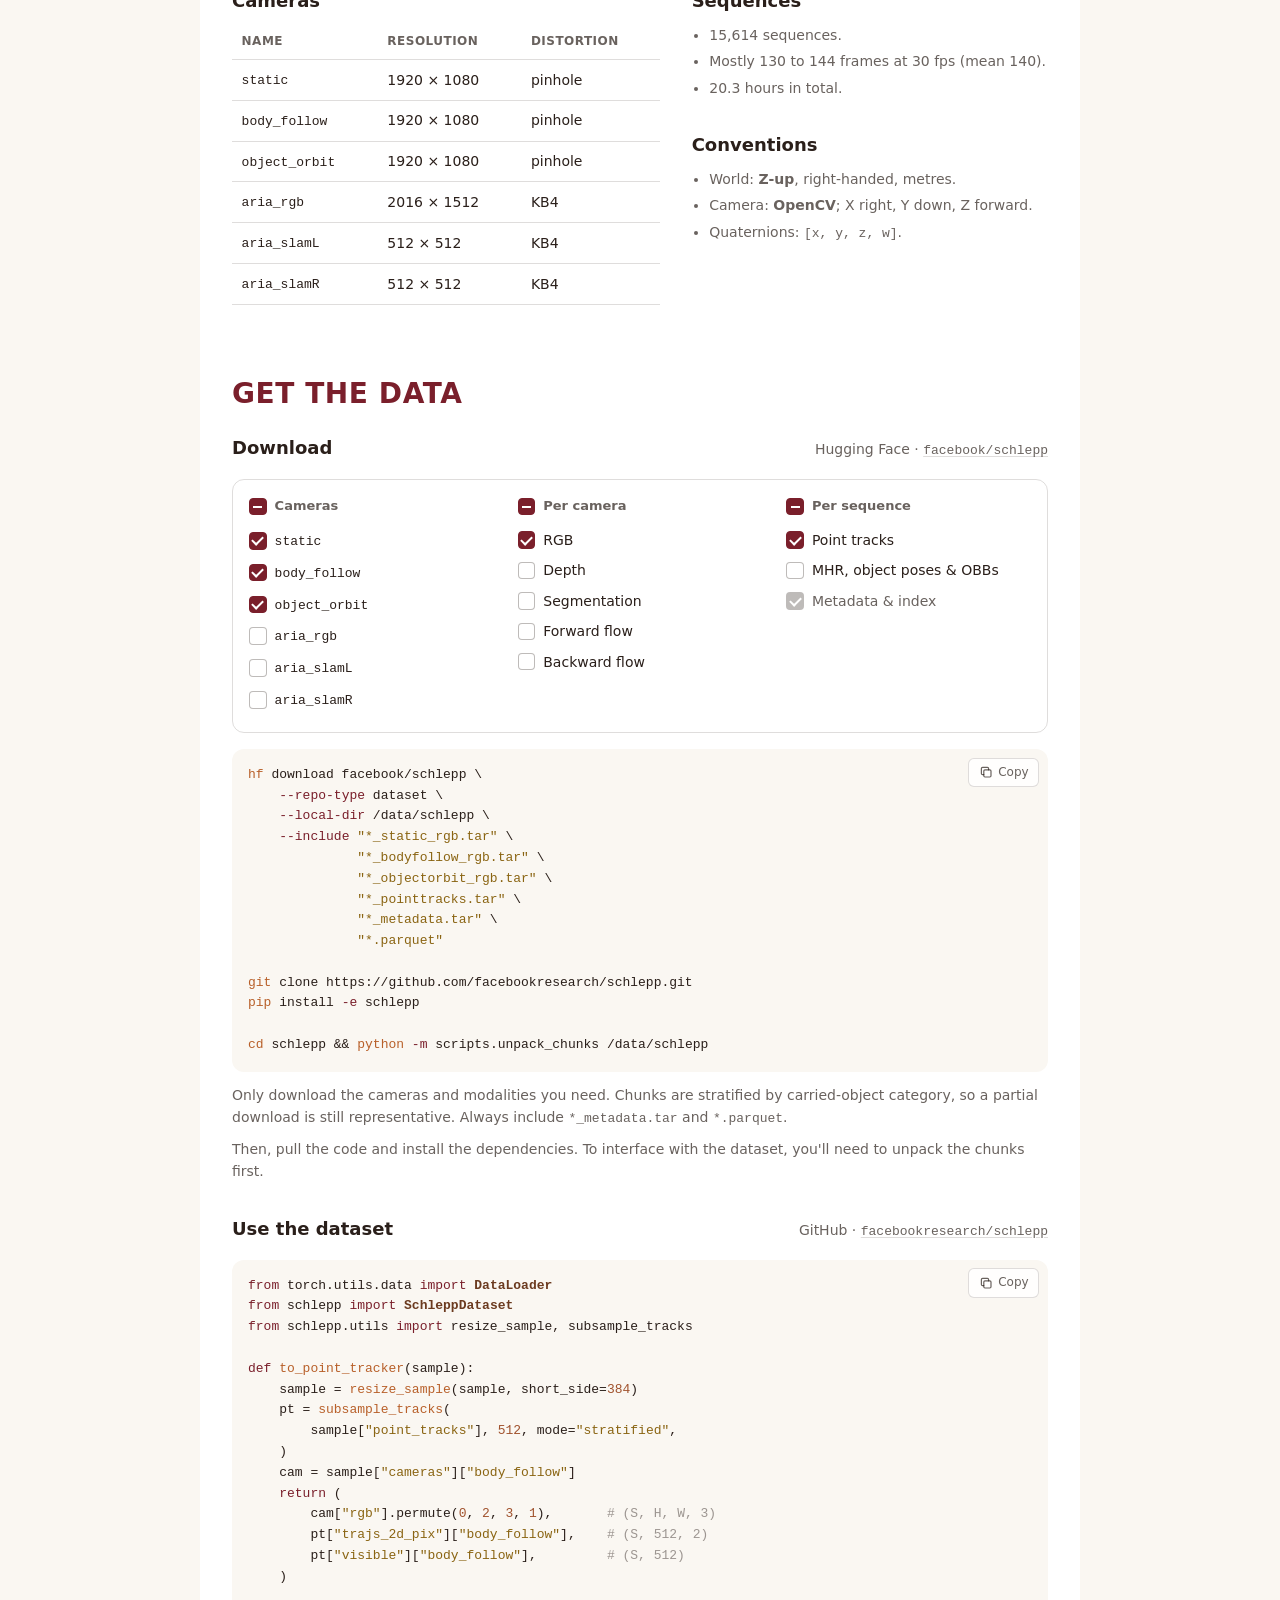
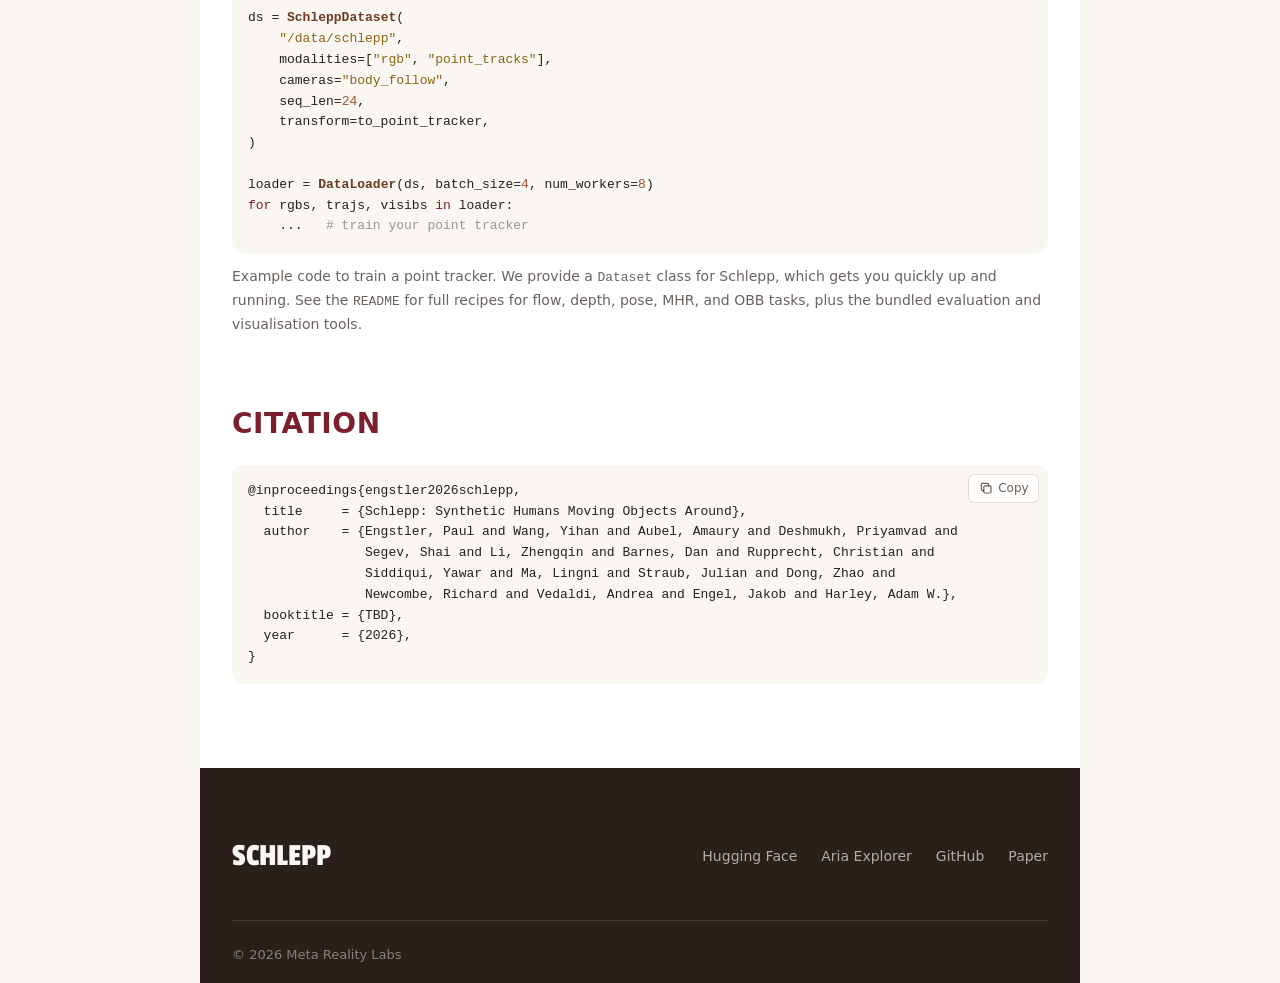
==== commit 68dbb030: "Use the paper's title in the BibTeX Co-Authored-By: Claude Opus 5.5 <noreply@anthropic.com>" ====
--- a/index.html
+++ b/index.html
@@ -392,7 +392,7 @@
     <section id="citation" class="block">
       <h3>Citation</h3>
 <pre><code>@inproceedings{engstler2026schlepp,
-  title     = {Schlepp: A Multi-View Synthetic Dataset of Humans Carrying Objects},
+  title     = {Schlepp: Synthetic Humans Moving Objects Around},
   author    = {Engstler, Paul and Wang, Yihan and Aubel, Amaury and Deshmukh, Priyamvad and
                Segev, Shai and Li, Zhengqin and Barnes, Dan and Rupprecht, Christian and
                Siddiqui, Yawar and Ma, Lingni and Straub, Julian and Dong, Zhao and
